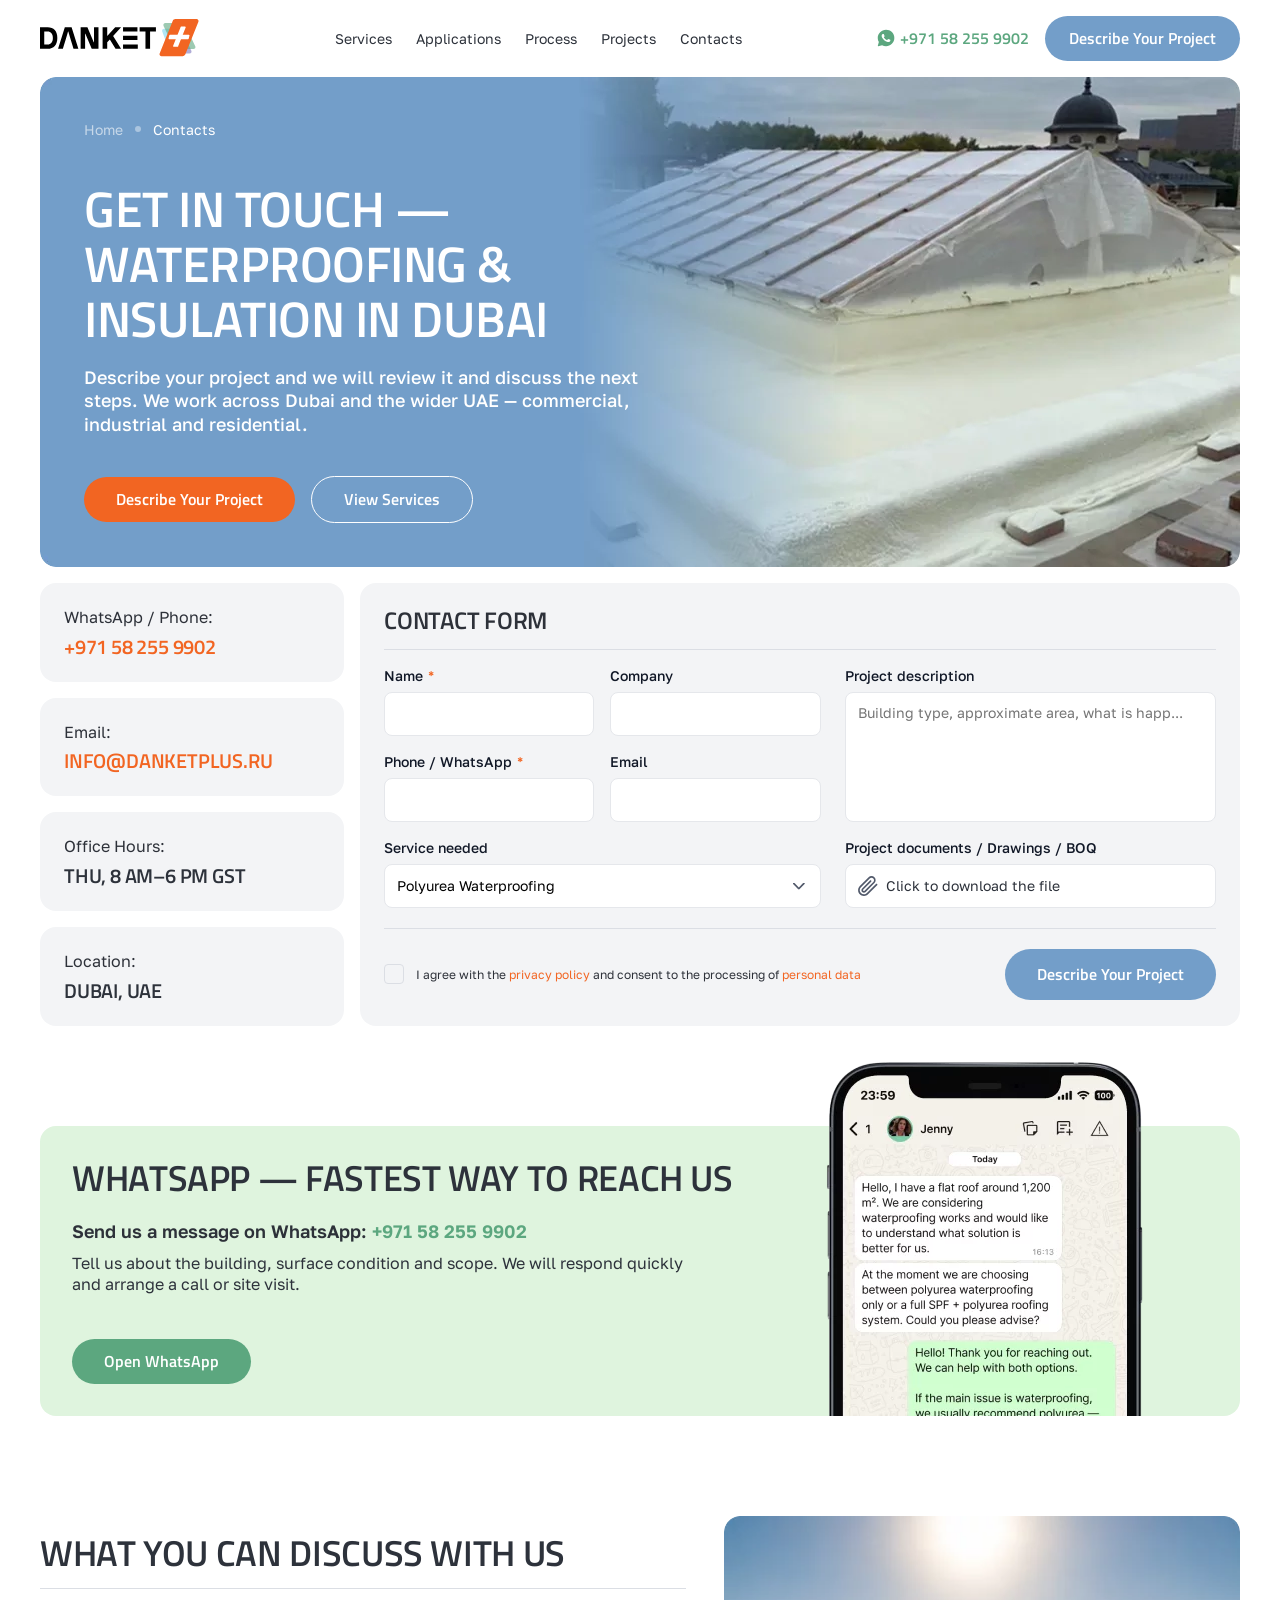
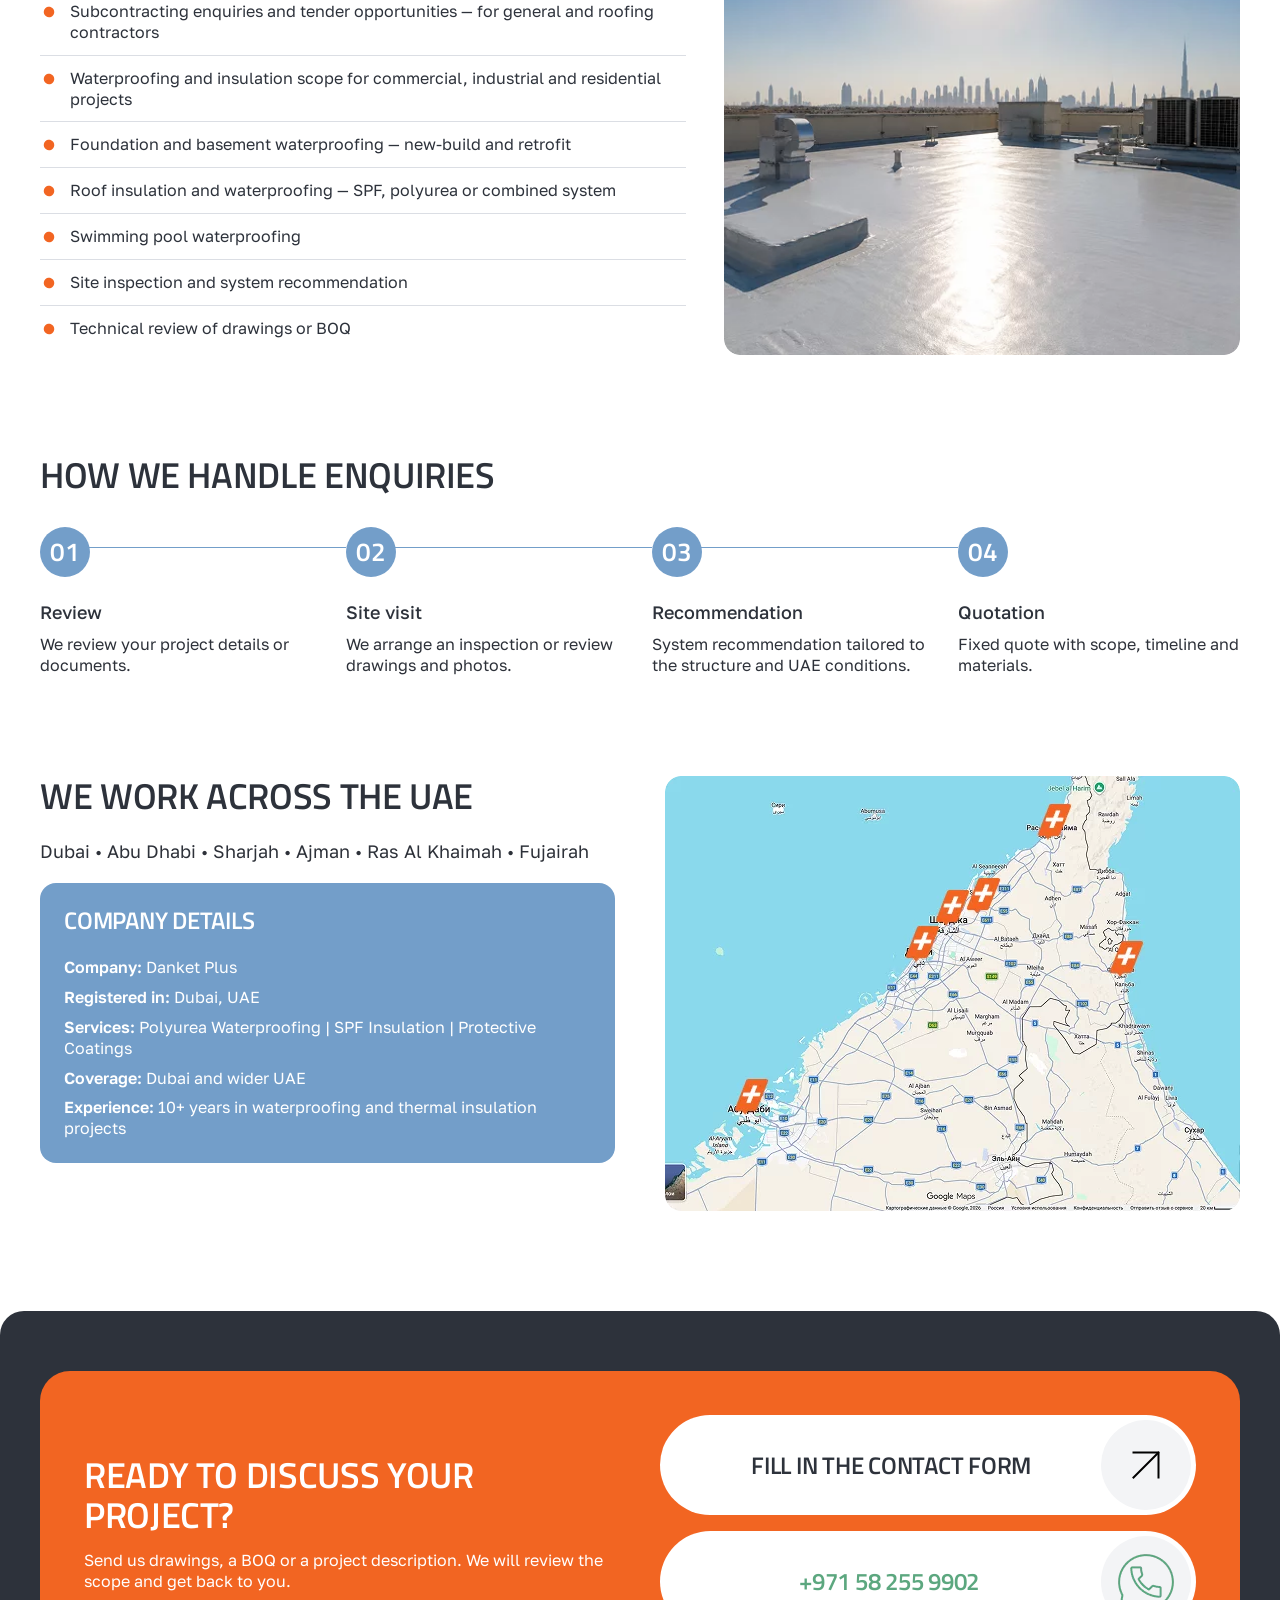
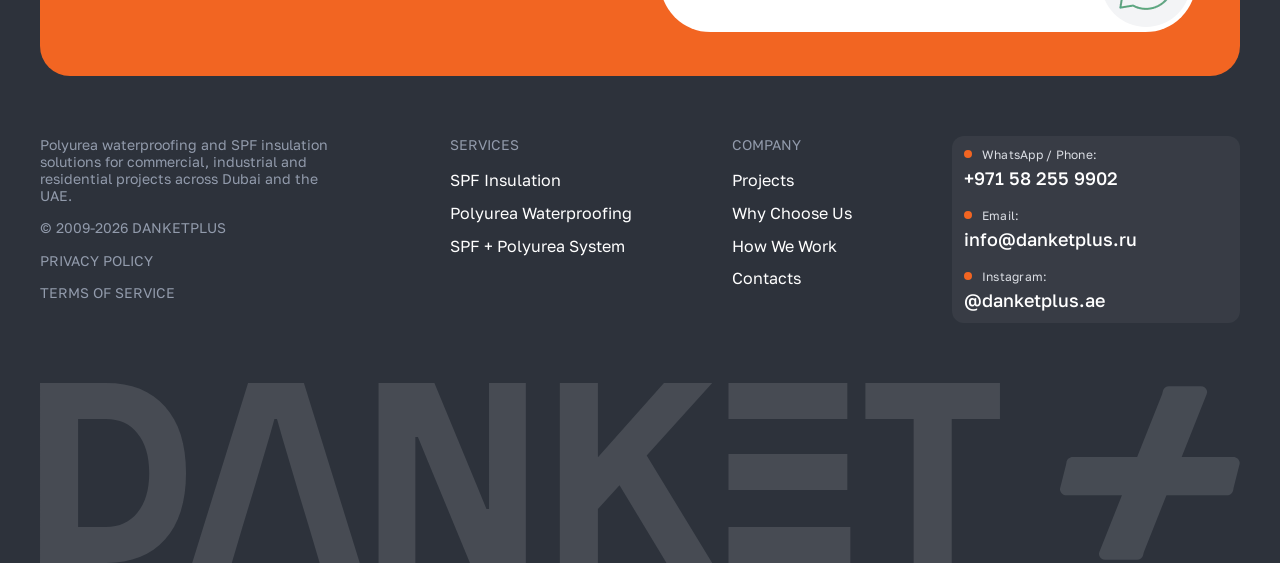
==== index.html @ fa9668d0 "start push to github" ====
<!DOCTYPE html>
<html lang="en">

<head>
    <meta charset="UTF-8">
    <meta name="viewport" content="width=device-width, initial-scale=1.0">
    <meta name="description"
        content="Danket Plus - Modern solutions and professional project design. Group of companies.">
    <title>Danket Plus</title>
    <!-- Responsive Preload for LCP Hero Background Images -->
    <link rel="preload" href="assets/images/hero_bg-mobile.webp" as="image" type="image/webp"
        media="(max-width: 480px)">
    <link rel="preload" href="assets/images/hero_bg.webp" as="image" type="image/webp" media="(min-width: 481px)">
    <!-- Preconnect to Google Fonts for performance -->
    <link rel="preconnect" href="https://fonts.googleapis.com">
    <link rel="preconnect" href="https://fonts.gstatic.com" crossorigin>
    <!-- Asynchronous Google Fonts Loading to prevent render blocking -->
    <link rel="preload"
        href="https://fonts.googleapis.com/css2?family=Golos+Text:wght@400;500;600;700&family=Titillium+Web:wght@400;600;700&display=swap"
        as="style" onload="this.onload=null;this.rel='stylesheet'">
    <noscript>
        <link
            href="https://fonts.googleapis.com/css2?family=Golos+Text:wght@400;500;600;700&family=Titillium+Web:wght@400;600;700&display=swap"
            rel="stylesheet">
    </noscript>
    <!-- Main Stylesheet -->
    <link rel="stylesheet" href="assets/styles/style.css">
</head>
<style>
    .hero__card {
        background: url('assets/images/hero_bg.webp');
    }

    @media screen and (max-width: 480px) {
        .hero__card {
            background: url('assets/images/hero_bg-mobile.png');
        }
    }
</style>

<body>
    <div class="wrapper">
        <!-- Sticky Header -->
        <header class="header">
            <div class="container header__container">
                <a href="#" class="logo" aria-label="Danket Plus Home">
                    <img src="assets/images/logo.svg" alt="Danket Plus Logo" width="161" height="38">
                    <span class="logo__subtext">
                        <svg xmlns="http://www.w3.org/2000/svg" width="117" height="7" viewBox="0 0 117 7" fill="none">
                            <path d="M0 6.90212V1.5338H3.38183V2.16266H0.722481V6.90212H0Z" fill="black" />
                            <path
                                d="M6.83721 6.90212V1.5338H8.68184C9.15837 1.5338 9.54779 1.60538 9.8501 1.74854C10.1575 1.88658 10.3856 2.08086 10.5342 2.33138C10.6828 2.57679 10.757 2.86055 10.757 3.18264C10.757 3.49963 10.6828 3.78338 10.5342 4.03391C10.3856 4.28443 10.1575 4.48127 9.8501 4.62442C9.54779 4.76246 9.15837 4.83148 8.68184 4.83148H7.55969V6.90212H6.83721ZM7.55969 4.20262H8.64341C9.15581 4.20262 9.51448 4.1106 9.71944 3.92654C9.92953 3.74248 10.0346 3.49452 10.0346 3.18264C10.0346 2.87077 9.92953 2.62281 9.71944 2.43875C9.51448 2.25469 9.15581 2.16266 8.64341 2.16266H7.55969V4.20262Z"
                                fill="black" />
                            <path
                                d="M15.142 6.97881C15.0856 6.97881 15.0292 6.97625 14.9729 6.97114C14.9216 6.97114 14.8755 6.96859 14.8345 6.96347V6.31928C14.8755 6.32439 14.9216 6.3295 14.9729 6.33461C15.0292 6.33461 15.0856 6.33461 15.142 6.33461C15.2905 6.33461 15.4084 6.31672 15.4955 6.28093C15.5877 6.24514 15.6672 6.18123 15.7338 6.0892C15.8004 5.99718 15.8696 5.86425 15.9413 5.69042L13.72 1.5338H14.504L16.3025 4.94652L17.8244 1.5338H18.5622L16.6023 5.85146C16.5152 6.04575 16.4255 6.21447 16.3333 6.35762C16.241 6.50078 16.1386 6.61837 16.0258 6.7104C15.9131 6.80242 15.785 6.86889 15.6415 6.90979C15.4981 6.9558 15.3315 6.97881 15.142 6.97881Z"
                                fill="black" />
                            <path d="M22.0203 6.90212V1.5338H26.2476V6.90212H25.5251V2.16266H22.7428V6.90212H22.0203Z"
                                fill="black" />
                            <path d="M30.3211 6.90212V1.5338H34.5484V6.90212H33.8259V2.16266H31.0436V6.90212H30.3211Z"
                                fill="black" />
                            <path
                                d="M38.0071 6.90212L40.0669 1.5338H40.7894L42.8493 6.90212H42.0653L41.5503 5.56771H39.2753L38.7603 6.90212H38.0071ZM39.5135 4.93885H41.3121L40.4128 2.45409L39.5135 4.93885Z"
                                fill="black" />
                            <path
                                d="M53.8396 6.90212V1.5338H54.5621V3.84218H55.1769L57.2829 1.5338H58.1437L55.7918 4.09526L58.2206 6.90212H57.2983L55.1769 4.44036H54.5621V6.90212H53.8396Z"
                                fill="black" />
                            <path
                                d="M63.6827 6.97881C63.3753 6.97881 63.0781 6.92768 62.7912 6.82543C62.5093 6.71806 62.2557 6.55446 62.0302 6.33461C61.8048 6.11477 61.6255 5.83357 61.4922 5.49102C61.3641 5.14847 61.3001 4.7369 61.3001 4.25631V4.10293C61.3001 3.64279 61.3641 3.24655 61.4922 2.91423C61.6255 2.5819 61.8048 2.30838 62.0302 2.09364C62.2557 1.8738 62.5093 1.71275 62.7912 1.61049C63.0781 1.50824 63.3753 1.45711 63.6827 1.45711C63.9902 1.45711 64.2848 1.50824 64.5666 1.61049C64.8536 1.71275 65.1098 1.8738 65.3352 2.09364C65.5607 2.30838 65.7374 2.5819 65.8655 2.91423C65.9988 3.24655 66.0654 3.64279 66.0654 4.10293V4.25631C66.0654 4.7369 65.9988 5.14847 65.8655 5.49102C65.7374 5.83357 65.5607 6.11477 65.3352 6.33461C65.1098 6.55446 64.8536 6.71806 64.5666 6.82543C64.2848 6.92768 63.9902 6.97881 63.6827 6.97881ZM63.6827 6.33461C63.9645 6.33461 64.2259 6.26559 64.4667 6.12755C64.7126 5.98951 64.9125 5.76711 65.0662 5.46034C65.2199 5.15358 65.2968 4.75224 65.2968 4.25631V4.10293C65.2968 3.63256 65.2199 3.25167 65.0662 2.96024C64.9125 2.66371 64.7126 2.44642 64.4667 2.30838C64.2259 2.17033 63.9645 2.10131 63.6827 2.10131C63.406 2.10131 63.1447 2.17033 62.8988 2.30838C62.6528 2.44642 62.453 2.66371 62.2993 2.96024C62.1455 3.25167 62.0687 3.63256 62.0687 4.10293V4.25631C62.0687 4.75224 62.1455 5.15358 62.2993 5.46034C62.453 5.76711 62.6528 5.98951 62.8988 6.12755C63.1447 6.26559 63.406 6.33461 63.6827 6.33461Z"
                                fill="black" />
                            <path
                                d="M69.8333 6.90212V1.5338H70.5865L72.385 4.94652L74.1836 1.5338H74.906V6.90212H74.1836V2.83754L72.6387 5.75177H72.1007L70.5558 2.83754V6.90212H69.8333Z"
                                fill="black" />
                            <path d="M78.9823 6.90212V1.5338H83.2096V6.90212H82.4871V2.16266H79.7048V6.90212H78.9823Z"
                                fill="black" />
                            <path
                                d="M86.6683 6.90212L88.7281 1.5338H89.4506L91.5104 6.90212H90.7265L90.2115 5.56771H87.9365L87.4215 6.90212H86.6683ZM88.1747 4.93885H89.9732L89.074 2.45409L88.1747 4.93885Z"
                                fill="black" />
                            <path
                                d="M94.9685 6.90212V1.5338H95.691V3.82684H98.5502V1.5338H99.2727V6.90212H98.5502V4.4557H95.691V6.90212H94.9685Z"
                                fill="black" />
                            <path
                                d="M103.344 6.90212V1.5338H104.067V5.75177L106.926 1.5338H107.649V6.90212H106.926V2.68416L104.067 6.90212H103.344Z"
                                fill="black" />
                            <path
                                d="M111.72 6.90212V1.5338H112.443V5.75177L115.302 1.5338H116.024V6.90212H115.302V2.68416L112.443 6.90212H111.72ZM113.872 1.15035C113.585 1.15035 113.345 1.1069 113.15 1.01998C112.955 0.933064 112.809 0.805247 112.712 0.636529C112.614 0.462698 112.566 0.250522 112.566 0H113.242C113.242 0.235183 113.296 0.403902 113.404 0.506155C113.511 0.608409 113.667 0.659536 113.872 0.659536C114.082 0.659536 114.241 0.608409 114.349 0.506155C114.462 0.403902 114.518 0.235183 114.518 0H115.179C115.179 0.250522 115.13 0.462698 115.033 0.636529C114.936 0.805247 114.79 0.933064 114.595 1.01998C114.405 1.1069 114.164 1.15035 113.872 1.15035Z"
                                fill="black" />
                        </svg>
                    </span>
                </a>

                <nav class="header__nav" aria-label="Main Navigation">
                    <ul class="header__nav-list">
                        <li><a href="#services" class="header__nav-link">Services</a></li>
                        <li><a href="#applications" class="header__nav-link">Applications</a></li>
                        <li><a href="#process" class="header__nav-link">Process</a></li>
                        <li><a href="#projects" class="header__nav-link">Projects</a></li>
                        <li><a href="#contacts" class="header__nav-link">Contacts</a></li>
                    </ul>
                </nav>

                <!-- Desktop Actions -->
                <div class="header__actions">
                    <a href="https://wa.me/971582559902" class="header__whatsapp" target="_blank"
                        rel="noopener noreferrer">
                        <img src="assets/images/watsapp-icon.svg" alt="WhatsApp Icon" width="20" height="20"
                            loading="lazy">
                        <span>+971 58 255 9902</span>
                    </a>
                    <a href="#contact" class="btn btn--primary header__cta">Describe Your Project</a>
                </div>

                <!-- Mobile Hamburger Button -->
                <button class="header__burger" id="burgerToggle" aria-label="Open Menu" aria-expanded="false"
                    aria-controls="mobileMenu">
                    <img src="assets/images/burger-icon.svg" alt="Menu Icon" width="24" height="24">
                </button>
            </div>

            <!-- Mobile Drawer Menu Overlay -->
            <div class="mobile-menu" id="mobileMenu" role="dialog" aria-modal="true"
                aria-label="Mobile Navigation Menu">
                <div class="mobile-menu__backdrop" id="menuBackdrop"></div>
                <div class="mobile-menu__content">
                    <div class="mobile-menu__header">
                        <a href="#" class="logo" aria-label="Danket Plus Home">
                            <img src="assets/images/logo.svg" alt="Danket Plus Logo" width="161" height="38">
                            <span class="logo__subtext">ГРУППА КОМПАНИЙ</span>
                        </a>
                        <button class="mobile-menu__close" id="menuClose" aria-label="Close Menu">&times;</button>
                    </div>
                    <nav class="mobile-menu__nav" aria-label="Mobile Navigation Links">
                        <ul class="mobile-menu__list">
                            <li><a href="#services" class="mobile-menu__link">Services</a></li>
                            <li><a href="#applications" class="mobile-menu__link">Applications</a></li>
                            <li><a href="#process" class="mobile-menu__link">Process</a></li>
                            <li><a href="#projects" class="mobile-menu__link">Projects</a></li>
                            <li><a href="#contacts" class="mobile-menu__link">Contacts</a></li>
                        </ul>
                    </nav>
                    <div class="mobile-menu__actions">
                        <a href="https://wa.me/971582559902" class="mobile-menu__whatsapp" target="_blank"
                            rel="noopener noreferrer">
                            <img src="assets/images/watsapp-icon.svg" alt="WhatsApp Icon" width="20" height="20">
                            <span>+971 58 255 9902</span>
                        </a>
                        <a href="#contact" class="btn btn--primary mobile-menu__cta">Describe Your Project</a>
                    </div>
                </div>
            </div>
        </header>
        <section class="hero">
            <div class="container">
                <div class="hero_inner">
                    <div class="hero__card" style="">
                        <div class="hero__content">
                            <!-- Breadcrumbs -->
                            <div class="breadcrumbs">
                                <a href="#" class="breadcrumbs__link">Home</a>
                                <span class="breadcrumbs__separator"></span>
                                <span class="breadcrumbs__current">Сontacts</span>
                            </div>

                            <div class="block__inner">
                                <div class="title-block">
                                    <h1 class="hero__title hero__title--desktop">Get in Touch — Waterproofing &
                                        Insulation
                                        in Dubai</h1>
                                    <h1 class="hero__title hero__title--mobile">Completed Projects — Waterproofing &
                                        Insulation in Dubai</h1>

                                    <!-- Hero Description -->
                                    <p class="hero__text hero__text--desktop">
                                        Describe your project and we will review it and discuss the next steps. We work
                                        across Dubai and the wider UAE — commercial, industrial and residential.
                                    </p>
                                    <p class="hero__text hero__text--tablet">
                                        Spray polyurethane foam reduces overheating of structures and indoor spaces,
                                        stabilising internal temperatures and lowering the load on air conditioning
                                        systems.
                                    </p>
                                </div>
                                <!-- Hero CTA Actions -->
                                <div class="hero__actions">
                                    <a href="#contact" class="btn btn--accent">Describe Your Project</a>
                                    <a href="#services" class="btn btn--outline">View Services</a>
                                </div>
                            </div>
                        </div>
                    </div>
                </div>
            </div>
        </section>
        <!-- Contact Section -->
        <section class="contact-section">
            <div class="container">
                <div class="contact-grid">
                    <!-- Left: Contact Info Cards -->
                    <div class="contact-sidebar">
                        <div class="contact-card">
                            <span class="contact-card__label">WhatsApp / Phone:</span>
                            <a href="https://wa.me/971582559902"
                                class="contact-card__value contact-card__value--highlight">+971 58 255 9902</a>
                        </div>
                        <div class="contact-card">
                            <span class="contact-card__label">Email:</span>
                            <a href="mailto:INFO@DANKETPLUS.RU"
                                class="contact-card__value contact-card__value--highlight">INFO@DANKETPLUS.RU</a>
                        </div>
                        <div class="contact-card">
                            <span class="contact-card__label">Office Hours:</span>
                            <span class="contact-card__value">THU, 8 AM–6 PM GST</span>
                        </div>
                        <div class="contact-card">
                            <span class="contact-card__label">Location:</span>
                            <span class="contact-card__value">DUBAI, UAE</span>
                        </div>
                    </div>

                    <!-- Right: Contact Form Card -->
                    <form class="contact-form-card" id="projectContactForm" method="POST" action="#">
                        <h2 class="contact-form-card__title">CONTACT FORM</h2>
                        <div class="contact-form-card__divider"></div>

                        <div class="contact-form-card__grid">
                            <div class="contact-form-card_row">
                                <!-- Name -->
                                <div class="form-group grid-name">
                                    <label class="form-label" for="formName">Name <span
                                            class="required-star">*</span></label>
                                    <input type="text" id="formName" name="name" required class="form-input">
                                </div>

                                <!-- Company -->
                                <div class="form-group grid-company">
                                    <label class="form-label" for="formCompany">Company</label>
                                    <input type="text" id="formCompany" name="company" class="form-input">
                                </div>

                                <!-- Phone / WhatsApp -->
                                <div class="form-group grid-phone">
                                    <label class="form-label" for="formPhone">Phone / WhatsApp <span
                                            class="required-star">*</span></label>
                                    <input type="tel" id="formPhone" name="phone" required class="form-input">
                                </div>

                                <!-- Email -->
                                <div class="form-group grid-email">
                                    <label class="form-label" for="formEmail">Email</label>
                                    <input type="email" id="formEmail" name="email" class="form-input">
                                </div>

                                <!-- Service needed -->
                                <div class="form-group grid-service">
                                    <label class="form-label" for="formService">Service needed</label>
                                    <div class="select-wrapper">
                                        <select id="formService" name="service">
                                            <option value="Polyurea Waterproofing">Polyurea Waterproofing</option>
                                            <option value="PU Foam Insulation">PU Foam Insulation</option>
                                            <option value="Other Waterproofing">Other Waterproofing</option>
                                        </select>
                                    </div>
                                </div>

                            </div>
                            <!-- Project description -->
                            <div class="form-group grid-desc">
                                <label class="form-label" for="formDesc">Project description</label>
                                <textarea id="formDesc" name="description" class="form-textarea"
                                    placeholder="Building type, approximate area, what is happ..."></textarea>
                            </div>

                            <!-- File upload -->
                            <div class="form-group grid-file">
                                <label class="form-label" for="projectFiles">Project documents / Drawings / BOQ</label>
                                <div class="file-upload" id="fileUploadContainer" role="button" tabindex="0">
                                    <input type="file" id="projectFiles" name="documents" class="file-input-hidden">
                                    <svg xmlns="http://www.w3.org/2000/svg" width="20" height="20" viewBox="0 0 20 20"
                                        fill="none">
                                        <g clip-path="url(#clip0_3001_6228)">
                                            <path
                                                d="M19.1251 8.00001C18.9689 7.84379 18.7569 7.75602 18.536 7.75602C18.315 7.75602 18.1031 7.84379 17.9468 8.00001L8.87014 17.1158C8.48323 17.5028 8.0239 17.8098 7.51836 18.0192C7.01282 18.2287 6.47098 18.3365 5.92377 18.3365C4.81863 18.3366 3.75873 17.8977 2.97722 17.1163C2.19572 16.3349 1.75663 15.275 1.75655 14.1699C1.75648 13.0648 2.19541 12.0049 2.97681 11.2233L11.7676 2.39668C12.2377 1.93409 12.8715 1.67599 13.531 1.67859C14.1906 1.6812 14.8223 1.94431 15.2887 2.4106C15.7551 2.87689 16.0184 3.50859 16.0211 4.1681C16.0239 4.82761 15.766 5.4615 15.3035 5.93168L6.51264 14.7583C6.3541 14.9102 6.14303 14.995 5.92347 14.995C5.70392 14.995 5.49285 14.9102 5.33431 14.7583C5.17808 14.6021 5.09032 14.3901 5.09032 14.1692C5.09032 13.9482 5.17808 13.7363 5.33431 13.58L13.161 5.71751C13.3128 5.56034 13.3968 5.34984 13.3949 5.13134C13.393 4.91285 13.3053 4.70384 13.1508 4.54933C12.9963 4.39482 12.7873 4.30718 12.5688 4.30528C12.3503 4.30339 12.1398 4.38738 11.9826 4.53918L4.15597 12.4017C3.92378 12.6338 3.7396 12.9094 3.61393 13.2128C3.48827 13.5161 3.42359 13.8413 3.42359 14.1696C3.42359 14.4979 3.48827 14.8231 3.61393 15.1264C3.7396 15.4297 3.92378 15.7054 4.15597 15.9375C4.63232 16.3921 5.26546 16.6457 5.92389 16.6457C6.58232 16.6457 7.21546 16.3921 7.69181 15.9375L16.4818 7.11001C17.2468 6.32527 17.6718 5.27072 17.6648 4.17482C17.6578 3.07892 17.2193 2.02991 16.4443 1.25503C15.6693 0.480152 14.6202 0.0417996 13.5243 0.034933C12.4284 0.0280663 11.3739 0.453238 10.5893 1.21835L1.79847 10.045C0.704457 11.139 0.0898437 12.6228 0.0898438 14.17C0.0898438 15.7172 0.704457 17.201 1.79847 18.295C2.89249 19.389 4.3763 20.0036 5.92347 20.0036C7.47065 20.0036 8.95446 19.389 10.0485 18.295L19.1251 9.18168C19.203 9.10424 19.2648 9.01218 19.3069 8.91078C19.3491 8.80938 19.3708 8.70066 19.3708 8.59085C19.3708 8.48103 19.3491 8.37231 19.3069 8.27091C19.2648 8.16952 19.203 8.07745 19.1251 8.00001Z"
                                                fill="#525A6B" />
                                        </g>
                                        <defs>
                                            <clipPath id="clip0_3001_6228">
                                                <rect width="20" height="20" fill="white" />
                                            </clipPath>
                                        </defs>
                                    </svg>
                                    <span id="fileLabelText" class="file-upload__text">Click to download the file</span>
                                </div>
                            </div>
                        </div>

                        <div class="contact-form-card__footer">
                            <label class="form-agreement">
                                <input type="checkbox" name="agreement" required class="form-agreement__checkbox">
                                <span class="form-agreement__text">
                                    I agree with the <a href="#" class="form-agreement__link">privacy policy</a> and
                                    consent to the processing of <a href="#" class="form-agreement__link">personal
                                        data</a>
                                </span>
                            </label>
                            <button type="submit" class="btn btn--primary form-submit-btn">Describe Your
                                Project</button>
                        </div>
                    </form>
                </div>
            </div>
        </section>

        <!-- WhatsApp Section -->
        <section class="whatsapp-section">
            <div class="container">
                <div class="whatsapp-card">
                    <div class="whatsapp-card__content">
                        <h2 class="whatsapp-card__title">WhatsApp — fastest way to reach us</h2>
                        <div class="whatsapp-card__subtitle">
                            Send us a message on WhatsApp: <a href="https://wa.me/971582559902"
                                class="whatsapp-card__link" target="_blank">+971 58 255 9902</a>
                        </div>
                        <p class="whatsapp-card__text">
                            Tell us about the building, surface condition and scope. We will respond quickly and arrange
                            a call or site visit.
                        </p>
                        <a href="https://wa.me/971582559902" class="whatsapp-card__btn" target="_blank">Open
                            WhatsApp</a>
                    </div>
                    <div class="whatsapp-card__image-wrapper">
                        <img src="assets/images/watsappTelephone-img.webp" alt="WhatsApp Chat Mockup"
                            class="whatsapp-card__image" width="319" height="364" loading="lazy">
                    </div>
                </div>
            </div>
        </section>

        <!-- Discuss Section -->
        <section class="discuss-section">
            <div class="container">
                <div class="discuss-grid">
                    <!-- Left: List -->
                    <div class="discuss-content">
                        <h2 class="discuss-title">What you can discuss with us</h2>
                        <ul class="discuss-list">
                            <li class="discuss-item">
                                <img src="assets/images/discuss_icon.svg" alt="bullet" class="discuss-item__icon"
                                    width="18" height="18" loading="lazy">
                                <span class="discuss-item__text">Subcontracting enquiries and tender opportunities — for
                                    general and roofing contractors</span>
                            </li>
                            <li class="discuss-item">
                                <img src="assets/images/discuss_icon.svg" alt="bullet" class="discuss-item__icon"
                                    width="18" height="18" loading="lazy">
                                <span class="discuss-item__text">Waterproofing and insulation scope for commercial,
                                    industrial and residential projects</span>
                            </li>
                            <li class="discuss-item">
                                <img src="assets/images/discuss_icon.svg" alt="bullet" class="discuss-item__icon"
                                    width="18" height="18" loading="lazy">
                                <span class="discuss-item__text">Foundation and basement waterproofing — new-build and
                                    retrofit</span>
                            </li>
                            <li class="discuss-item">
                                <img src="assets/images/discuss_icon.svg" alt="bullet" class="discuss-item__icon"
                                    width="18" height="18" loading="lazy">
                                <span class="discuss-item__text">Roof insulation and waterproofing — SPF, polyurea or
                                    combined system</span>
                            </li>
                            <li class="discuss-item">
                                <img src="assets/images/discuss_icon.svg" alt="bullet" class="discuss-item__icon"
                                    width="18" height="18" loading="lazy">
                                <span class="discuss-item__text">Swimming pool waterproofing</span>
                            </li>
                            <li class="discuss-item">
                                <img src="assets/images/discuss_icon.svg" alt="bullet" class="discuss-item__icon"
                                    width="18" height="18" loading="lazy">
                                <span class="discuss-item__text">Site inspection and system recommendation</span>
                            </li>
                            <li class="discuss-item">
                                <img src="assets/images/discuss_icon.svg" alt="bullet" class="discuss-item__icon"
                                    width="18" height="18" loading="lazy">
                                <span class="discuss-item__text">Technical review of drawings or BOQ</span>
                            </li>
                        </ul>
                    </div>

                    <!-- Right: Image -->
                    <div class="discuss-image-wrapper">
                        <img src="assets/images/discuss_img.webp" alt="Dubai roof waterproofing discuss"
                            class="discuss-image" width="511" height="435" loading="lazy">
                    </div>
                </div>
            </div>
        </section>
        <!-- Enquiries Section -->
        <section class="steps-section">
            <div class="container">
                <h2 class="section-title">How we handle enquiries</h2>
                <div class="steps-container">
                    <div class="step-item">
                        <div class="step-circle">01</div>
                        <div class="step-content">
                            <h3 class="step-title">Review</h3>
                            <p class="step-description">We review your project details or documents.</p>
                        </div>
                    </div>
                    <div class="step-item">
                        <div class="step-circle">02</div>
                        <div class="step-content">
                            <h3 class="step-title">Site visit</h3>
                            <p class="step-description">We arrange an inspection or review drawings and photos.</p>
                        </div>
                    </div>
                    <div class="step-item">
                        <div class="step-circle">03</div>
                        <div class="step-content">
                            <h3 class="step-title">Recommendation</h3>
                            <p class="step-description">System recommendation tailored to the structure and UAE
                                conditions.</p>
                        </div>
                    </div>
                    <div class="step-item">
                        <div class="step-circle">04</div>
                        <div class="step-content">
                            <h3 class="step-title">Quotation</h3>
                            <p class="step-description">Fixed quote with scope, timeline and materials.</p>
                        </div>
                    </div>
                </div>
            </div>
        </section>
        <!-- UAE Section -->
        <section class="uae-section">
            <div class="container">
                <div class="uae-grid">
                    <div class="uae_inner">
                        <!-- Text Header -->
                        <div class="uae-header">
                            <h2 class="section-title">We work across the UAE</h2>
                            <p class="uae-subtitle">Dubai &bull; Abu Dhabi &bull; Sharjah &bull; Ajman &bull; Ras Al
                                Khaimah
                                &bull; Fujairah</p>
                        </div>

                        <!-- Left Column Card -->
                        <div class="uae-card-wrapper">
                            <div class="company-card">
                                <h3 class="company-card__title">Company Details</h3>
                                <div class="company-card__list">
                                    <div class="company-card__item">
                                        <strong class="company-card__key">Company:</strong>
                                        <span class="company-card__value">Danket Plus</span>
                                    </div>
                                    <div class="company-card__item">
                                        <strong class="company-card__key">Registered in:</strong>
                                        <span class="company-card__value">Dubai, UAE</span>
                                    </div>
                                    <div class="company-card__item">
                                        <strong class="company-card__key">Services:</strong>
                                        <span class="company-card__value">Polyurea Waterproofing | SPF Insulation |
                                            Protective <br> Coatings</span>
                                    </div>
                                    <div class="company-card__item">
                                        <strong class="company-card__key">Coverage:</strong>
                                        <span class="company-card__value">Dubai and wider UAE</span>
                                    </div>
                                    <div class="company-card__item">
                                        <strong class="company-card__key">Experience:</strong>
                                        <span class="company-card__value">10+ years in waterproofing and thermal
                                            insulation
                                            <br> projects</span>
                                    </div>
                                </div>
                            </div>
                        </div>
                    </div>

                    <!-- Right Column Map -->
                    <div class="uae-map-wrapper">
                        <img src="assets/images/map.webp" alt="We work across the UAE map" class="uae-map-image"
                            width="575" height="435" loading="lazy">
                    </div>
                </div>
            </div>
        </section>

        <!-- Footer -->
        <footer class="footer">
            <div class="container">
                <!-- Footer Orange CTA Card -->
                <div class="footer-cta">
                    <div class="footer-cta__content">
                        <h2 class="footer-cta__title footer-cta__title--desktop">Ready to discuss your project?</h2>
                        <h2 class="footer-cta__title footer-cta__title--mobile">Tell us about your project</h2>
                        <p class="footer-cta__description">Send us drawings, a BOQ or a project description. We will
                            review the scope and get back to you.</p>
                    </div>
                    <div class="footer-cta__actions">
                        <a href="#contact" class="footer-cta__btn">
                            <span class="footer-cta__btn-text footer-cta__btn-text--desktop">Fill in the Contact
                                Form</span>
                            <span class="footer-cta__btn-text footer-cta__btn-text--mobile">Describe Your Project</span>
                            <span class="footer-cta__btn-icon">
                                <img src="assets/images/arrow-up-right.svg" alt="arrow-up-right.svg" width="60"
                                    height="60" loading="lazy">
                            </span>
                        </a>
                        <a href="https://wa.me/971582559902" class="footer-cta__btn" target="_blank">
                            <span class="footer-cta__btn-text footer-cta__btn-text--green">+971 58 255 9902</span>
                            <span class="footer-cta__btn-icon">
                                <img src="assets/images/footer_watsapp.webp" alt="WhatsApp"
                                    class="footer-cta__whatsapp-icon" width="60" height="60" loading="lazy">
                            </span>
                        </a>
                    </div>
                </div>

                <!-- Footer Columns -->
                <div class="footer-grid">
                    <!-- Info Column -->
                    <div class="footer-col footer-col--info">
                        <p class="footer-info-text">Polyurea waterproofing and SPF insulation solutions for commercial,
                            industrial and residential projects across Dubai and the UAE.</p>
                        <div class="footer-copyright">
                            <span>&copy; 2009-2026 DANKETPLUS</span>
                            <div class="footer-legal-links">
                                <a href="#" class="footer-link">Privacy Policy</a>
                                <a href="#" class="footer-link">Terms of Service</a>
                            </div>
                        </div>
                    </div>

                    <!-- Services Column -->
                    <div class="footer-col footer-col--services">
                        <h4 class="footer-col-title">Services</h4>
                        <ul class="footer-col-list">
                            <li><a href="#" class="footer-link">SPF Insulation</a></li>
                            <li><a href="#" class="footer-link">Polyurea Waterproofing</a></li>
                            <li><a href="#" class="footer-link">SPF + Polyurea System</a></li>
                        </ul>
                    </div>

                    <!-- Company Column -->
                    <div class="footer-col footer-col--company">
                        <h4 class="footer-col-title">Company</h4>
                        <ul class="footer-col-list">
                            <li><a href="#" class="footer-link">Projects</a></li>
                            <li><a href="#" class="footer-link">Why Choose Us</a></li>
                            <li><a href="#" class="footer-link">How We Work</a></li>
                            <li><a href="#" class="footer-link">Contacts</a></li>
                        </ul>
                    </div>

                    <!-- Contacts Card Column -->
                    <div class="footer-col footer-col--contacts">
                        <div class="footer-contacts-card">
                            <ul class="footer-contacts-list">
                                <li class="footer-contacts-item">
                                    <div class="bullet-block">
                                        <span class="footer-contacts-bullet"></span>
                                        <span class="footer-contacts-label">WhatsApp / Phone:</span>
                                    </div>
                                    <div class="footer-contacts-content">
                                        <a href="https://wa.me/971582559902" class="footer-contacts-value"
                                            target="_blank">+971 58 255 9902</a>

                                    </div>
                                </li>
                                <li class="footer-contacts-item">
                                    <div class="bullet-block">
                                        <span class="footer-contacts-bullet"></span>
                                        <span class="footer-contacts-label">Email:</span>
                                    </div>

                                    <div class="footer-contacts-content">
                                        <a href="mailto:info@danketplus.ru"
                                            class="footer-contacts-value">info@danketplus.ru</a>
                                    </div>
                                </li>
                                <li class="footer-contacts-item">
                                    <div class="bullet-block">
                                        <span class="footer-contacts-bullet"></span>
                                        <span class="footer-contacts-label">Instagram:</span>
                                    </div>
                                    <div class="footer-contacts-content">
                                        <a href="https://instagram.com/danketplus.ae" class="footer-contacts-value"
                                            target="_blank">@danketplus.ae</a>
                                    </div>
                                </li>
                            </ul>
                        </div>
                    </div>
                </div>

                <!-- Translucent Giant Logo Background -->
                <div class="footer-bg-logo">
                    <img src="assets/images/footer-logo1.svg" alt="DANKET" class="footer-bg-logo__text" width="982"
                        height="184" loading="lazy">
                    <img src="assets/images/footer-logo2.svg" alt="+" class="footer-bg-logo__plus" width="191"
                        height="184" loading="lazy">
                </div>
            </div>
        </footer>
    </div>

    <!-- Inline script for mobile menu toggling (PageSpeed optimized, zero request overhead) -->
    <script src="assets/js/script.js" defer></script>
</body>

</html>
---- assets/styles/style.css ----
/* ==========================================================================
   Danket Plus Header Styling (SCSS)
   Pixel-perfect, PageSpeed-optimized, and fully responsive
   ========================================================================== */
* {
  margin: 0;
  padding: 0;
  box-sizing: border-box;
}

a {
  text-decoration: none;
}

li {
  list-style: none;
}

html {
  scroll-behavior: smooth;
  -webkit-text-size-adjust: 100%;
}

body {
  font-family: "Golos Text", -apple-system, BlinkMacSystemFont, sans-serif;
  color: #2D3139;
  background-color: #ffffff;
  -webkit-font-smoothing: antialiased;
  -moz-osx-font-smoothing: grayscale;
  overflow-x: hidden;
}

.container {
  width: 100%;
  max-width: 1264px;
  margin-right: auto;
  margin-left: auto;
  padding: 0 32px;
}
@media (max-width: 768px) {
  .container {
    padding: 0 20px;
  }
}

.btn {
  display: inline-flex;
  align-items: center;
  justify-content: center;
  font-family: "Titillium Web", sans-serif;
  font-size: 15px;
  font-weight: 500;
  text-decoration: none;
  border-radius: 100px;
  border: none;
  cursor: pointer;
  white-space: nowrap;
  transition: background-color 0.25s ease, transform 0.15s ease, box-shadow 0.25s ease;
}
.btn--primary {
  border-radius: 99px;
  background: #739EC9;
  display: flex;
  padding: 12px 24px;
  justify-content: center;
  align-items: center;
  gap: 10px;
  color: var(--neutral-white, #FFF);
  font-family: "Titillium Web";
  font-size: 16px;
  font-style: normal;
  font-weight: 600;
  line-height: 130%;
}
@media (max-width: 1024px) {
  .btn--primary {
    padding: 10px 22px;
    font-size: 14px;
  }
}

.logo {
  display: flex;
  align-items: center;
  position: relative;
  width: 161px;
  height: 38px;
  text-decoration: none;
  line-height: 0;
  flex-shrink: 0;
}
@media screen and (max-width: 480px) {
  .logo {
    width: 169px;
    height: 40px;
  }
}
.logo img {
  width: 100%;
  height: 100%;
  display: block;
}
.logo__subtext {
  display: none;
  position: absolute;
  left: 1px;
  bottom: -2px;
  font-family: "Golos Text", -apple-system, BlinkMacSystemFont, sans-serif;
  font-size: 7px;
  font-weight: 700;
  color: #1e1e1e;
  letter-spacing: 0.165em;
  line-height: 1;
  text-transform: uppercase;
}
@media (max-width: 800px) {
  .logo__subtext {
    display: block;
  }
}

.header {
  position: sticky;
  top: 0;
  left: 0;
  width: 100%;
  z-index: 100;
  border-radius: 97px;
  background: #FFF;
  padding: 16px 0;
  transition: all 0.3s ease;
}
@media (max-width: 480px) {
  .header {
    border-bottom: 1px solid var(--border-default, #DBDEE4);
    background: var(--bg-primary, #FFF);
    padding: 12px 0;
    border-radius: 0;
  }
}
.header__container {
  display: flex;
  justify-content: space-between;
  align-items: center;
  transition: height 0.3s ease;
}
.header__nav {
  display: block;
}
@media (max-width: 800px) {
  .header__nav {
    display: none;
  }
}
.header__nav-list {
  display: flex;
  list-style: none;
  gap: 24px;
  margin: 0;
  padding: 0;
}
@media (max-width: 1100px) {
  .header__nav-list {
    gap: 16px;
  }
}
.header__nav-link {
  transition: color 0.2s ease;
  position: relative;
  color: var(--neutral-900, #2D323B);
  font-family: "Golos Text", -apple-system, BlinkMacSystemFont, sans-serif;
  font-size: 14px;
  font-style: normal;
  font-weight: 400;
  line-height: normal;
}
.header__actions {
  display: flex;
  align-items: center;
  gap: 16px;
}
@media (max-width: 800px) {
  .header__actions {
    display: none;
  }
}
.header__whatsapp {
  display: flex;
  align-items: center;
  gap: 4px;
  transition: transform 0.2s ease, opacity 0.2s ease;
  color: #5CA77F;
  font-family: "Titillium Web", sans-serif;
  font-size: 16px;
  font-style: normal;
  font-weight: 600;
  line-height: 1;
}
.header__whatsapp span {
  display: inline-block;
  line-height: 1;
}
.header__whatsapp img {
  display: block;
  width: 20px;
  height: 20px;
}
.header__burger {
  display: none;
  border-radius: 8px;
  background: var(--Dubai-blue, #739EC9);
  border: none;
  width: 38px;
  height: 38px;
  cursor: pointer;
  align-items: center;
  justify-content: center;
  transition: background-color 0.2s ease, transform 0.15s ease;
  outline: none;
}
.header__burger img {
  display: block;
  width: 24px;
  height: 24px;
}
@media (max-width: 800px) {
  .header__burger {
    display: flex;
  }
}

.mobile-menu {
  position: fixed;
  top: 0;
  left: 0;
  width: 100%;
  height: 100%;
  z-index: 200;
  display: flex;
  justify-content: flex-end;
  visibility: hidden;
  pointer-events: none;
  transition: visibility 0.4s ease;
}
.mobile-menu.is-open {
  visibility: visible;
  pointer-events: auto;
  transition: none;
}
.mobile-menu__backdrop {
  position: absolute;
  top: 0;
  left: 0;
  width: 100%;
  height: 100%;
  background-color: rgba(0, 0, 0, 0.45);
  backdrop-filter: blur(4px);
  opacity: 0;
  transition: opacity 0.4s cubic-bezier(0.25, 1, 0.5, 1);
}
.mobile-menu.is-open .mobile-menu__backdrop {
  opacity: 1;
}
.mobile-menu__content {
  position: relative;
  width: 80%;
  max-width: 320px;
  height: 100%;
  background-color: #ffffff;
  box-shadow: -8px 0 25px rgba(0, 0, 0, 0.12);
  display: flex;
  flex-direction: column;
  padding: 24px;
  z-index: 10;
  transform: translateX(100%);
  transition: transform 0.4s cubic-bezier(0.25, 1, 0.5, 1);
}
.mobile-menu.is-open .mobile-menu__content {
  transform: translateX(0);
}
.mobile-menu__header {
  display: flex;
  justify-content: space-between;
  align-items: center;
  margin-bottom: 40px;
  border-bottom: 1px solid rgba(0, 0, 0, 0.04);
  padding-bottom: 20px;
}
.mobile-menu__close {
  background: none;
  border: none;
  font-size: 36px;
  line-height: 1;
  color: #2D3139;
  cursor: pointer;
  padding: 4px 8px;
  transition: color 0.2s ease, transform 0.15s ease;
}
.mobile-menu__close:hover {
  color: #F26522;
  transform: scale(1.1);
}
.mobile-menu__close:active {
  transform: scale(0.9);
}
.mobile-menu__nav {
  margin-bottom: auto;
}
.mobile-menu__list {
  list-style: none;
  padding: 0;
  margin: 0;
  display: flex;
  flex-direction: column;
  gap: 20px;
}
.mobile-menu__link {
  font-family: "Titillium Web", sans-serif;
  font-size: 17px;
  font-weight: 500;
  color: #2D3139;
  text-decoration: none;
  transition: color 0.2s ease, padding-left 0.2s ease;
  display: block;
  padding: 8px 0;
}
.mobile-menu__link:hover {
  color: #F26522;
  padding-left: 4px;
}
.mobile-menu__actions {
  display: flex;
  flex-direction: column;
  gap: 20px;
  margin-top: 30px;
  border-top: 1px solid #EAEAEA;
  padding-top: 24px;
}
.mobile-menu__whatsapp {
  display: flex;
  align-items: center;
  justify-content: center;
  gap: 8px;
  font-family: "Titillium Web", sans-serif;
  font-size: 16px;
  font-weight: 600;
  color: #5CA77F;
  text-decoration: none;
  padding: 10px;
  border: 1px dashed rgba(92, 167, 127, 0.3);
  border-radius: 12px;
  transition: background-color 0.2s ease;
}
.mobile-menu__whatsapp img {
  width: 20px;
  height: 20px;
}
.mobile-menu__whatsapp:hover {
  background-color: rgba(92, 167, 127, 0.05);
}
.mobile-menu__cta {
  width: 100%;
  padding: 14px 28px;
}

.btn--accent {
  border-radius: 99px;
  background: #F26522;
  display: flex;
  padding: 12px 32px;
  justify-content: center;
  align-items: center;
  gap: 10px;
  color: var(--neutral-white, #FFF);
  font-family: "Titillium Web";
  font-size: 16px;
  font-style: normal;
  font-weight: 600;
  line-height: 130%;
  /* 20.8px */
}
@media (max-width: 480px) {
  .btn--accent {
    width: 100%;
    padding: 12px 32px;
  }
}
.btn--outline {
  border-radius: 99px;
  border: 1px solid var(--txt-inverted, #FFF);
  display: flex;
  padding: 12px 32px;
  justify-content: center;
  align-items: center;
  gap: 10px;
  color: var(--neutral-white, #FFF);
  font-family: "Titillium Web";
  font-size: 16px;
  font-style: normal;
  font-weight: 600;
  line-height: 130%;
  /* 20.8px */
}
@media (max-width: 480px) {
  .btn--outline {
    width: 100%;
    padding: 12px 32px;
  }
}

.breadcrumbs {
  display: flex;
  align-items: center;
  gap: 12px;
  margin-bottom: 8px;
}
.breadcrumbs__link {
  color: var(--txt-inverted, #FFF);
  font-family: "Golos Text";
  font-size: 14px;
  font-style: normal;
  font-weight: 400;
  line-height: normal;
  opacity: 0.6;
}
.breadcrumbs__separator {
  width: 6px;
  height: 6px;
  background: #FFF;
  opacity: 0.4;
  border-radius: 50%;
}
.breadcrumbs__current {
  color: var(--txt-inverted, #FFF);
  font-family: "Golos Text", -apple-system, BlinkMacSystemFont, sans-serif;
  font-size: 14px;
  font-style: normal;
  font-weight: 400;
  line-height: normal;
}

.hero {
  margin-bottom: 16px;
}
@media screen and (max-width: 1024px) {
  .hero {
    padding-top: 32px;
    margin-bottom: 24px;
  }
}
@media screen and (max-width: 480px) {
  .hero {
    padding-top: 24px;
  }
}
.hero__card {
  height: 490px;
  position: relative;
  border-radius: 16px;
  overflow: hidden;
  background-size: cover !important;
  background-repeat: no-repeat !important;
  background-position: center !important;
  background-color: #739EC9;
  padding: 44px;
  display: flex;
}
@media (max-width: 1024px) {
  .hero__card {
    height: 430px;
  }
}
@media (max-width: 480px) {
  .hero__card {
    height: 480px;
    padding: 16px;
  }
}
.hero__content {
  max-width: 580px;
  display: flex;
  flex-direction: column;
  justify-content: space-between;
  gap: 24px;
}
@media (max-width: 768px) {
  .hero__content {
    max-width: 100%;
    gap: 20px;
  }
}
.hero .block__inner {
  display: flex;
  flex-direction: column;
  gap: 32px;
}
@media (max-width: 480px) {
  .hero .block__inner {
    gap: 24px;
  }
}
.hero .title-block {
  display: flex;
  flex-direction: column;
  gap: 20px;
}
@media (max-width: 480px) {
  .hero .title-block {
    gap: 16px;
  }
}
.hero__title {
  color: #ffffff;
  font-family: "Titillium Web", sans-serif;
  font-size: 50px;
  font-style: normal;
  font-weight: 600;
  line-height: 110%;
  /* 55px */
  letter-spacing: -0.5px;
  text-transform: uppercase;
}
@media (max-width: 1024px) {
  .hero__title {
    font-size: 38px;
    letter-spacing: -0.38px;
    max-width: 513px;
  }
}
@media (max-width: 768px) {
  .hero__title {
    font-size: 26px;
    letter-spacing: -0.26px;
  }
}
.hero__title--desktop {
  display: block;
}
@media (max-width: 480px) {
  .hero__title--desktop {
    display: none;
  }
}
.hero__title--mobile {
  display: none;
}
@media (max-width: 480px) {
  .hero__title--mobile {
    display: block;
  }
}
.hero__text {
  color: #ffffff;
  font-family: "Golos Text", -apple-system, BlinkMacSystemFont, sans-serif;
  font-size: 18px;
  font-style: normal;
  font-weight: 500;
  line-height: 130%;
}
@media (max-width: 1024px) {
  .hero__text {
    font-size: 16px;
  }
}
@media (max-width: 480px) {
  .hero__text {
    font-size: 14px;
  }
}
.hero__text--desktop {
  display: block;
}
@media (max-width: 1024px) {
  .hero__text--desktop {
    display: none;
  }
}
.hero__text--tablet {
  display: none;
}
@media (max-width: 1024px) {
  .hero__text--tablet {
    display: block;
  }
}
.hero__actions {
  display: none;
  gap: 16px;
  align-items: center;
  margin-top: 8px;
}
@media (min-width: 1025px) {
  .hero__actions {
    display: flex;
  }
}
@media (max-width: 1024px) {
  .hero__actions {
    display: flex;
  }
  .hero__actions .btn--accent {
    display: inline-flex;
  }
  .hero__actions .btn--outline {
    display: none;
  }
}
@media (max-width: 480px) {
  .hero__actions {
    flex-direction: column;
    align-items: stretch;
    width: 100%;
    gap: 12px;
  }
  .hero__actions .btn {
    width: 100%;
    text-align: center;
  }
  .hero__actions .btn--outline {
    display: inline-flex;
  }
}

.contact-section {
  background-color: #ffffff;
  margin-bottom: 100px;
}
@media (max-width: 1024px) {
  .contact-section {
    margin-bottom: 80px;
  }
}
@media (max-width: 768px) {
  .contact-section {
    margin-bottom: 60px;
  }
}

.contact-grid {
  display: grid;
  grid-template-columns: 304px 1fr;
  gap: 16px;
  align-items: stretch;
}
@media (max-width: 1024px) {
  .contact-grid {
    grid-template-columns: 1fr;
  }
}

.contact-sidebar {
  display: flex;
  flex-direction: column;
  gap: 16px;
}
@media (min-width: 1025px) {
  .contact-sidebar {
    height: 100%;
  }
}
@media (max-width: 1024px) {
  .contact-sidebar {
    display: grid;
    grid-template-columns: repeat(4, 1fr);
    gap: 12px;
  }
}
@media (max-width: 900px) {
  .contact-sidebar {
    grid-template-columns: repeat(2, 1fr);
  }
}
@media (max-width: 480px) {
  .contact-sidebar {
    grid-template-columns: 1fr;
    gap: 10px;
  }
}

.contact-card {
  border-radius: 16px;
  background: var(--bg-secondary, #F3F4F6);
  padding: 24px;
  display: flex;
  flex-direction: column;
  gap: 8px;
}
@media (min-width: 1025px) {
  .contact-card {
    flex: 1;
    justify-content: center;
  }
}
@media (max-width: 1024px) {
  .contact-card {
    padding: 16px;
  }
}
.contact-card__label {
  font-family: "Golos Text", -apple-system, BlinkMacSystemFont, sans-serif;
  font-size: 16px;
  font-style: normal;
  font-weight: 400;
  line-height: 130%;
}
.contact-card__value {
  font-family: "Titillium Web", sans-serif;
  color: var(--txt-primary, #2D323B);
  word-break: break-all;
  font-size: 20px;
  font-weight: 600;
  line-height: 110%;
  letter-spacing: -0.2px;
  text-transform: uppercase;
}
@media (max-width: 1024px) {
  .contact-card__value {
    font-size: 18px;
    letter-spacing: -0.18px;
  }
}
.contact-card__value--highlight {
  color: #F26522;
  text-decoration: none;
  transition: opacity 0.2s ease;
}

.contact-form-card {
  border-radius: 16px;
  background: var(--bg-secondary, #F3F4F6);
  padding: 24px;
  width: 100%;
  display: flex;
  flex-direction: column;
}
@media (max-width: 480px) {
  .contact-form-card {
    padding: 16px;
  }
}
.contact-form-card__title {
  font-family: "Titillium Web", sans-serif;
  font-size: 24px;
  font-style: normal;
  font-weight: 600;
  line-height: 110%;
  /* 26.4px */
  letter-spacing: -0.24px;
  text-transform: uppercase;
  margin-bottom: 16px;
}
.contact-form-card__divider {
  height: 1px;
  background-color: #DBDEE4;
  width: 100%;
  margin-bottom: 16px;
}
.contact-form-card__grid {
  display: grid;
  grid-template-columns: 2fr 1.7fr;
  -moz-column-gap: 24px;
       column-gap: 24px;
  row-gap: 16px;
  align-items: start;
}
@media (max-width: 900px) {
  .contact-form-card__grid {
    grid-template-columns: 1fr;
    gap: 16px;
  }
}

.contact-form-card_row {
  display: grid;
  grid-template-columns: 1fr 1fr;
  gap: 16px;
  grid-column: 1;
  grid-row: 1/span 2;
}
@media (max-width: 900px) {
  .contact-form-card_row {
    grid-column: auto;
    grid-row: auto;
  }
}
@media (max-width: 600px) {
  .contact-form-card_row {
    grid-template-columns: 1fr;
    margin-bottom: 8px;
  }
}

.grid-name {
  grid-column: 1;
  grid-row: 1;
}
@media (max-width: 600px) {
  .grid-name {
    grid-column: auto;
    grid-row: auto;
  }
}

.grid-company {
  grid-column: 2;
  grid-row: 1;
}
@media (max-width: 600px) {
  .grid-company {
    grid-column: auto;
    grid-row: auto;
  }
}

.grid-phone {
  grid-column: 1;
  grid-row: 2;
}
@media (max-width: 600px) {
  .grid-phone {
    grid-column: auto;
    grid-row: auto;
  }
}

.grid-email {
  grid-column: 2;
  grid-row: 2;
}
@media (max-width: 600px) {
  .grid-email {
    grid-column: auto;
    grid-row: auto;
  }
}

.grid-service {
  grid-column: 1/span 2;
  grid-row: 3;
}
@media (max-width: 600px) {
  .grid-service {
    grid-column: auto;
    grid-row: auto;
  }
}

.grid-desc {
  grid-column: 2;
  grid-row: 1;
}
@media (max-width: 900px) {
  .grid-desc {
    grid-column: auto;
    grid-row: auto;
  }
}

.grid-file {
  grid-column: 2;
  grid-row: 2;
}
@media (max-width: 900px) {
  .grid-file {
    grid-column: auto;
    grid-row: auto;
  }
}

.form-group {
  display: flex;
  flex-direction: column;
  gap: 6px;
  width: 100%;
}

.form-label {
  font-family: "Golos Text", -apple-system, BlinkMacSystemFont, sans-serif;
  color: var(--oe-labels-primary, #111827);
  font-size: 14px;
  font-style: normal;
  font-weight: 500;
  line-height: 20px;
}
.form-label .required-star {
  color: #F26522;
  margin-left: 1px;
  font-family: "Golos Text", -apple-system, BlinkMacSystemFont, sans-serif;
  font-size: 14px;
  font-style: normal;
  font-weight: 500;
  line-height: 20px;
}

.form-input {
  width: 100%;
  height: 44px;
  padding: 10px 12px;
  border-radius: 8px;
  border: 1px solid var(--oe-border-default, #E5E7EB);
  background: var(--bg-primary, #FFF);
  font-family: "Golos Text", -apple-system, BlinkMacSystemFont, sans-serif;
  font-size: 14px;
  font-style: normal;
  font-weight: 400;
  line-height: 20px;
}

.form-textarea {
  width: 100%;
  height: 130px;
  padding: 10px 12px;
  border-radius: 8px;
  border: 1px solid var(--oe-border-default, #E5E7EB);
  background: var(--bg-primary, #FFF);
  font-family: "Golos Text", -apple-system, BlinkMacSystemFont, sans-serif;
  font-size: 14px;
  font-style: normal;
  font-weight: 400;
  line-height: 20px;
  resize: none;
}
.form-textarea::-moz-placeholder {
  font-family: "Golos Text", -apple-system, BlinkMacSystemFont, sans-serif;
  font-size: 14px;
  font-style: normal;
  font-weight: 400;
  line-height: 20px;
}
.form-textarea::placeholder {
  font-family: "Golos Text", -apple-system, BlinkMacSystemFont, sans-serif;
  font-size: 14px;
  font-style: normal;
  font-weight: 400;
  line-height: 20px;
}

.select-wrapper {
  position: relative;
  width: 100%;
}
.select-wrapper select {
  width: 100%;
  height: 44px;
  padding: 10px 12px;
  border-radius: 8px;
  border: 1px solid var(--oe-border-default, #E5E7EB);
  background: var(--bg-primary, #FFF);
  font-family: "Golos Text", -apple-system, BlinkMacSystemFont, sans-serif;
  font-size: 14px;
  font-style: normal;
  font-weight: 400;
  line-height: 20px;
  -webkit-appearance: none;
     -moz-appearance: none;
          appearance: none;
  cursor: pointer;
  outline: none;
  transition: border-color 0.2s ease;
}
.select-wrapper::after {
  content: "";
  position: absolute;
  right: 16px;
  top: 50%;
  transform: translateY(-50%);
  width: 11.667px;
  height: 6.667px;
  background: url("../images/select-chevron.svg") no-repeat center;
  background-size: contain;
  pointer-events: none;
}

.file-upload {
  width: 100%;
  height: 44px;
  padding: 10px 12px;
  border-radius: 8px;
  border: 1px solid var(--oe-border-default, #E5E7EB);
  background: var(--bg-primary, #FFF);
  display: flex;
  align-items: center;
  gap: 8px;
  cursor: pointer;
}
.file-upload__icon {
  flex-shrink: 0;
}
.file-upload__text {
  font-family: "Golos Text", -apple-system, BlinkMacSystemFont, sans-serif;
  overflow: hidden;
  color: var(--txt-primary, #2D323B);
  text-overflow: ellipsis;
  font-size: 14px;
  font-style: normal;
  font-weight: 400;
  line-height: 20px;
  white-space: nowrap;
  overflow: hidden;
  text-overflow: ellipsis;
  -webkit-user-select: none;
     -moz-user-select: none;
          user-select: none;
}

.file-input-hidden {
  display: none;
}

.contact-form-card__footer {
  display: flex;
  justify-content: space-between;
  align-items: center;
  margin-top: 20px;
  border-top: 1px solid #DBDEE4;
  padding-top: 20px;
  gap: 20px;
}
@media (max-width: 768px) {
  .contact-form-card__footer {
    flex-direction: column;
    align-items: stretch;
  }
}
@media screen and (max-width: 480px) {
  .contact-form-card__footer {
    gap: 16px;
  }
}

.form-agreement {
  display: flex;
  align-items: center;
  gap: 12px;
  cursor: pointer;
}
@media screen and (max-width: 480px) {
  .form-agreement {
    align-items: start;
  }
}
.form-agreement__checkbox {
  -moz-appearance: none;
       appearance: none;
  -webkit-appearance: none;
  width: 20px;
  height: 20px;
  border-radius: 4px;
  border: 1px solid var(--border-default, #DBDEE4);
  cursor: pointer;
  display: inline-flex;
  align-items: center;
  justify-content: center;
  position: relative;
  flex-shrink: 0;
  margin-top: -1px;
  /* Align check box center with the first line of text */
  transition: background-color 0.2s ease, border-color 0.2s ease, background-image 0.15s ease;
  outline: none;
}
.form-agreement__checkbox:checked {
  background-color: #739EC9;
  border-color: #739EC9;
}
.form-agreement__checkbox:checked::after {
  content: "";
  display: block;
  width: 10px;
  height: 8px;
  background-image: url("data:image/svg+xml,%3Csvg xmlns='http://www.w3.org/2000/svg' viewBox='0 0 10 8' fill='none'%3E%3Cpath d='M9 1L3.5 6.5L1 4' stroke='white' stroke-width='2' stroke-linecap='round' stroke-linejoin='round'/%3E%3C/svg%3E");
  background-repeat: no-repeat;
  background-size: contain;
}
.form-agreement__checkbox:focus-visible {
  outline: 2px solid rgba(115, 158, 201, 0.4);
  outline-offset: 2px;
}
.form-agreement__text {
  font-family: "Golos Text", -apple-system, BlinkMacSystemFont, sans-serif;
  -webkit-user-select: none;
     -moz-user-select: none;
          user-select: none;
  font-size: 12px;
  font-style: normal;
  font-weight: 400;
  line-height: 130%;
}
.form-agreement__link {
  color: var(--Brand-primary, #F26522);
  font-family: "Golos Text", -apple-system, BlinkMacSystemFont, sans-serif;
  font-size: 12px;
  font-style: normal;
  font-weight: 400;
  line-height: 130%;
}

.form-submit-btn {
  padding: 15px 32px;
  color: var(--neutral-white, #FFF);
  font-family: "Titillium Web";
  font-size: 16px;
  font-style: normal;
  font-weight: 600;
  line-height: 130%;
}
@media (max-width: 768px) {
  .form-submit-btn {
    width: 100%;
  }
}

.whatsapp-section {
  margin-bottom: 100px;
}
@media (max-width: 1024px) {
  .whatsapp-section {
    margin-bottom: 80px;
  }
}
@media (max-width: 768px) {
  .whatsapp-section {
    margin-bottom: 38px;
  }
}

.whatsapp-card {
  padding-right: 400px;
  border-radius: 16px;
  background: #DFF4DE;
  display: flex;
  justify-content: space-between;
  align-items: stretch;
  position: relative;
}
@media (max-width: 768px) {
  .whatsapp-card {
    flex-direction: column;
    padding: 32px 24px 0 24px;
    align-items: stretch;
    text-align: left;
  }
}
@media (max-width: 480px) {
  .whatsapp-card {
    padding: 24px;
  }
}
.whatsapp-card__content {
  padding: 32px;
  display: flex;
  flex-direction: column;
  justify-content: center;
  align-items: flex-start;
}
@media (max-width: 768px) {
  .whatsapp-card__content {
    padding: 0;
    margin-bottom: 24px;
    max-width: 100%;
  }
}
.whatsapp-card__title {
  color: var(--txt-primary, #2D323B);
  font-family: "Titillium Web", sans-serif;
  font-size: 36px;
  font-style: normal;
  font-weight: 600;
  line-height: 110%;
  letter-spacing: -0.36px;
  text-transform: uppercase;
  margin-bottom: 24px;
}
@media (max-width: 480px) {
  .whatsapp-card__title {
    font-size: 24px;
    letter-spacing: -0.24px;
    margin-bottom: 16px;
  }
}
.whatsapp-card__subtitle {
  font-family: "Golos Text", -apple-system, BlinkMacSystemFont, sans-serif;
  font-size: 18px;
  font-style: normal;
  font-weight: 600;
  line-height: 110%;
  margin-bottom: 12px;
}
.whatsapp-card__link {
  color: #5CA77F;
  font-family: "Golos Text", -apple-system, BlinkMacSystemFont, sans-serif;
  font-size: 18px;
  font-style: normal;
  font-weight: 600;
  line-height: 110%;
}
.whatsapp-card__text {
  max-width: 632px;
  font-family: "Golos Text", -apple-system, BlinkMacSystemFont, sans-serif;
  color: var(--txt-primary, #2D323B);
  font-size: 16px;
  font-style: normal;
  font-weight: 400;
  line-height: 130%;
  margin-bottom: 44px;
}
@media (max-width: 1024px) {
  .whatsapp-card__text {
    font-size: 15px;
    margin-bottom: 24px;
  }
}
@media (max-width: 480px) {
  .whatsapp-card__text {
    font-size: 14px;
  }
}
.whatsapp-card__btn {
  border-radius: 99px;
  background: #5CA77F;
  color: #ffffff;
  padding: 12px 32px;
  font-family: "Titillium Web", sans-serif;
  font-size: 16px;
  font-weight: 600;
  line-height: 130%;
  text-decoration: none;
  display: inline-flex;
  justify-content: center;
  align-items: center;
  transition: background-color 0.2s ease;
}
@media (max-width: 768px) {
  .whatsapp-card__btn {
    width: 100%;
    max-width: 320px;
  }
}
.whatsapp-card__image-wrapper {
  display: flex;
  justify-content: flex-end;
  align-items: flex-end;
  position: absolute;
  max-width: 319px;
  width: 100%;
  right: 96px;
  bottom: 0;
}
@media (max-width: 1024px) {
  .whatsapp-card__image-wrapper {
    max-width: 319px;
    right: 35px;
  }
}
@media (max-width: 768px) {
  .whatsapp-card__image-wrapper {
    position: relative;
    right: auto;
    max-width: 275px;
    margin: 0 auto;
    justify-content: center;
  }
}
.whatsapp-card__image {
  display: block;
  height: 364px;
  width: 100%;
  -o-object-fit: contain;
     object-fit: contain;
  -o-object-position: bottom right;
     object-position: bottom right;
}
@media (max-width: 768px) {
  .whatsapp-card__image {
    width: 100%;
    height: auto;
    max-height: 281px;
    -o-object-position: bottom center;
       object-position: bottom center;
  }
}

.discuss-section {
  background-color: #ffffff;
  margin-bottom: 100px;
}
@media (max-width: 1024px) {
  .discuss-section {
    margin-bottom: 80px;
  }
}
@media (max-width: 768px) {
  .discuss-section {
    margin-bottom: 60px;
  }
}

.discuss-grid {
  display: grid;
  grid-template-columns: 1.25fr 1fr;
  gap: 38px;
  align-items: center;
}
@media (max-width: 768px) {
  .discuss-grid {
    grid-template-columns: 1fr;
    align-items: stretch;
  }
}

.discuss-content {
  display: flex;
  flex-direction: column;
}

.discuss-title {
  color: var(--txt-primary, #2D323B);
  font-family: "Titillium Web", sans-serif;
  font-size: 36px;
  font-style: normal;
  font-weight: 600;
  line-height: 110%;
  letter-spacing: -0.36px;
  text-transform: uppercase;
  margin-bottom: 16px;
}
@media (max-width: 480px) {
  .discuss-title {
    font-size: 24px;
    letter-spacing: -0.24px;
  }
}

.discuss-list {
  list-style: none;
  padding: 0;
  margin: 0;
  border-top: 1px solid #DBDEE4;
}

.discuss-item {
  display: flex;
  align-items: flex-start;
  gap: 12px;
  padding: 12px 0;
  border-bottom: 1px solid #DBDEE4;
}
.discuss-item:last-child {
  border: none;
  padding-bottom: 0;
}
.discuss-item__icon {
  width: 18px;
  height: 18px;
  flex-shrink: 0;
  margin-top: 2px;
}
.discuss-item__text {
  font-family: "Golos Text", -apple-system, BlinkMacSystemFont, sans-serif;
  color: var(--txt-primary, #2D323B);
  font-size: 16px;
  font-style: normal;
  font-weight: 400;
  line-height: 130%;
}

.discuss-image-wrapper {
  width: 100%;
  min-height: 400px;
  height: 100%;
  display: flex;
}
@media (max-width: 480px) {
  .discuss-image-wrapper {
    min-height: 298px;
  }
}

.discuss-image {
  width: 100%;
  height: 100%;
  -o-object-fit: cover;
     object-fit: cover;
  border-radius: 16px;
  display: block;
}

.steps-section {
  background-color: #ffffff;
  margin-bottom: 100px;
}
@media (max-width: 1024px) {
  .steps-section {
    margin-bottom: 80px;
  }
}
@media (max-width: 768px) {
  .steps-section {
    margin-bottom: 60px;
  }
}

.steps-container {
  display: flex;
  justify-content: space-between;
  align-items: stretch;
  position: relative;
}
@media (max-width: 768px) {
  .steps-container {
    flex-direction: column;
    align-items: stretch;
  }
}

.step-item {
  flex: 1;
  display: flex;
  flex-direction: column;
  align-items: flex-start;
  position: relative;
  padding-right: 24px;
}
.step-item:last-child {
  padding-right: 0;
}
.step-item:not(:last-child)::after {
  content: "";
  position: absolute;
  top: 20px;
  left: 40px;
  width: calc(100% - 40px);
  height: 1px;
  background-color: #739EC9;
  z-index: 1;
}
@media (max-width: 768px) {
  .step-item {
    flex-direction: row;
    align-items: flex-start;
    padding-right: 0;
    padding-bottom: 32px;
    gap: 20px;
  }
  .step-item:last-child {
    padding-bottom: 0;
  }
  .step-item:not(:last-child)::after {
    top: 40px;
    left: 20px;
    width: 2px;
    height: calc(100% - 40px);
  }
}
@media (max-width: 768px) and (max-width: 768px) {
  .step-item:not(:last-child)::after {
    top: 32px;
    left: 16px;
    height: calc(100% - 32px);
  }
}

.step-circle {
  width: 50px;
  height: 50px;
  border-radius: 143px;
  background: var(--Dubai-blue, #739EC9);
  color: var(--txt-inverted, #FFF);
  font-family: "Titillium Web", sans-serif;
  font-size: 26px;
  font-style: normal;
  font-weight: 600;
  line-height: 110%;
  letter-spacing: -0.26px;
  text-transform: uppercase;
  display: flex;
  align-items: center;
  justify-content: center;
  margin-bottom: 24px;
  flex-shrink: 0;
  position: relative;
  z-index: 2;
}
@media (max-width: 768px) {
  .step-circle {
    width: 32px;
    height: 32px;
    margin-bottom: 0;
    font-size: 16px;
  }
}

.step-content {
  display: flex;
  flex-direction: column;
  align-items: flex-start;
}

.step-title {
  font-family: "Golos Text", -apple-system, BlinkMacSystemFont, sans-serif;
  color: var(--txt-primary, #2D323B);
  font-size: 18px;
  font-style: normal;
  font-weight: 500;
  line-height: 130%;
  margin-bottom: 10px;
}
@media (max-width: 768px) {
  .step-title {
    font-size: 16px;
  }
}

.step-description {
  font-family: "Golos Text", -apple-system, BlinkMacSystemFont, sans-serif;
  font-size: 16px;
  font-style: normal;
  font-weight: 400;
  line-height: 130%;
  max-width: 282px;
}
@media (max-width: 768px) {
  .step-description {
    font-size: 14px;
    font-style: normal;
    font-weight: 400;
    max-width: 100%;
  }
}

.section-title {
  color: var(--txt-primary, #2D323B);
  font-family: "Titillium Web", sans-serif;
  font-size: 36px;
  font-style: normal;
  font-weight: 600;
  line-height: 110%;
  letter-spacing: -0.36px;
  text-transform: uppercase;
  margin-bottom: 32px;
}
@media (max-width: 768px) {
  .section-title {
    font-size: 28px;
    letter-spacing: -0.28px;
    margin-bottom: 24px;
  }
}
@media (max-width: 480px) {
  .section-title {
    font-size: 24px;
    letter-spacing: -0.24px;
    margin-bottom: 20px;
  }
}

.section-subtitle {
  font-family: "Golos Text", -apple-system, BlinkMacSystemFont, sans-serif;
  color: #525A6B;
  font-size: 16px;
  font-weight: 400;
  line-height: 140%;
  margin-top: -16px;
  margin-bottom: 40px;
  max-width: 800px;
}
@media (max-width: 768px) {
  .section-subtitle {
    font-size: 15px;
    margin-top: -12px;
    margin-bottom: 32px;
  }
}
@media (max-width: 480px) {
  .section-subtitle {
    font-size: 14px;
    margin-top: -10px;
    margin-bottom: 24px;
  }
}

.uae-section {
  margin-bottom: 100px;
}
@media (max-width: 1024px) {
  .uae-section {
    margin-bottom: 80px;
  }
}
@media (max-width: 768px) {
  .uae-section {
    margin-bottom: 60px;
  }
}

.uae-grid {
  display: flex;
  gap: 50px;
  align-items: stretch;
}
@media (max-width: 1024px) {
  .uae-grid {
    gap: 32px;
  }
}
@media (max-width: 768px) {
  .uae-grid {
    flex-direction: column;
    gap: 16px;
    align-items: stretch;
  }
}
.uae-grid .section-title {
  margin-bottom: 24px;
}

.uae-header {
  grid-area: header;
}
@media (max-width: 768px) {
  .uae-header {
    width: 100%;
    order: 1;
  }
}

.uae_inner {
  display: flex;
  flex-direction: column;
  justify-content: space-between;
  height: -webkit-fill-available;
  height: -moz-available;
  height: stretch;
  width: 575px;
}
@media (max-width: 1024px) {
  .uae_inner {
    width: calc(50% - 16px);
  }
}
@media (max-width: 768px) {
  .uae_inner {
    display: contents;
  }
}

.uae-subtitle {
  font-family: "Golos Text", -apple-system, BlinkMacSystemFont, sans-serif;
  font-size: 18px;
  font-style: normal;
  font-weight: 400;
  line-height: 130%;
  margin-bottom: 20px;
}
@media (max-width: 768px) {
  .uae-subtitle {
    font-size: 16px;
    font-style: normal;
    font-weight: 400;
    line-height: 130%;
    margin-bottom: 0;
  }
}

.uae-card-wrapper {
  grid-area: card;
}
@media (max-width: 768px) {
  .uae-card-wrapper {
    width: 100%;
    order: 3;
  }
}

.company-card {
  background-color: #739EC9;
  border-radius: 16px;
  padding: 24px;
  color: #ffffff;
}
@media (max-width: 480px) {
  .company-card {
    padding: 16px;
  }
}
.company-card__title {
  color: #ffffff;
  font-family: "Titillium Web", sans-serif;
  font-size: 24px;
  font-style: normal;
  font-weight: 600;
  line-height: 110%;
  letter-spacing: -0.24px;
  text-transform: uppercase;
  margin-bottom: 24px;
}
@media (max-width: 480px) {
  .company-card__title {
    font-size: 20px;
    margin-bottom: 16px;
  }
}
.company-card__list {
  display: flex;
  flex-direction: column;
  gap: 9px;
}
.company-card__item {
  font-family: "Golos Text", -apple-system, BlinkMacSystemFont, sans-serif;
  font-size: 16px;
  font-style: normal;
  font-weight: 600;
  line-height: 130%;
  color: #ffffff;
}
.company-card__key {
  font-weight: 600;
  display: inline;
}
.company-card__value {
  font-weight: 400;
  display: inline;
}
.company-card__value br {
  display: none;
}

.uae-map-wrapper {
  grid-area: map;
  width: 575px;
  height: 435px;
  display: flex;
  align-items: stretch;
}
@media (max-width: 1024px) {
  .uae-map-wrapper {
    width: calc(50% - 16px);
    height: auto;
  }
}
@media (max-width: 768px) {
  .uae-map-wrapper {
    width: 100%;
    height: auto;
    max-height: none;
    order: 2;
  }
}

.uae-map-image {
  width: 100%;
  height: 100%;
  -o-object-fit: cover;
     object-fit: cover;
  border-radius: 16px;
  display: block;
}
@media (max-width: 768px) {
  .uae-map-image {
    height: auto;
    max-height: none;
  }
}

.footer {
  border-radius: 24px 24px 0 0;
  background: #2D323B;
  padding: 60px 0;
  padding-bottom: 0;
  position: relative;
  overflow: hidden;
}
@media (max-width: 1024px) {
  .footer {
    padding-bottom: 73px;
  }
}
@media (max-width: 768px) {
  .footer {
    padding: 20px 0 50px 0;
  }
}

.footer-cta {
  border-radius: 30px;
  background: #F26522;
  padding: 44px;
  display: flex;
  justify-content: space-between;
  align-items: center;
  gap: 40px;
  margin-bottom: 60px;
  position: relative;
  z-index: 2;
}
@media (max-width: 1024px) {
  .footer-cta {
    padding: 32px;
    gap: 24px;
  }
}
@media (max-width: 768px) {
  .footer-cta {
    padding: 24px;
    margin-bottom: 38px;
    gap: 24px;
    border-radius: 16px;
    flex-direction: column;
    text-align: start;
  }
}
.footer-cta__content {
  flex: 1;
  height: -webkit-fill-available;
  height: -moz-available;
  height: stretch;
  max-width: 536px;
  display: flex;
  flex-direction: column;
  justify-content: space-between;
}
@media (max-width: 1024px) {
  .footer-cta__content {
    max-width: 424px;
  }
}
@media (max-width: 768px) {
  .footer-cta__content {
    max-width: 100%;
    align-items: center;
  }
}
.footer-cta__title {
  color: #ffffff;
  font-family: "Titillium Web", sans-serif;
  font-size: 36px;
  font-style: normal;
  font-weight: 600;
  line-height: 110%;
  letter-spacing: -0.36px;
  text-transform: uppercase;
  margin-bottom: 16px;
}
.footer-cta__title--desktop {
  display: block;
}
@media (max-width: 1024px) {
  .footer-cta__title--desktop {
    display: none;
  }
}
.footer-cta__title--mobile {
  display: none;
}
@media (max-width: 1024px) {
  .footer-cta__title--mobile {
    display: block;
  }
}
@media (max-width: 480px) {
  .footer-cta__title {
    font-size: 24px;
    margin-bottom: 12px;
  }
}
.footer-cta__description {
  color: var(--txt-inverted, #FFF);
  font-family: "Golos Text", -apple-system, BlinkMacSystemFont, sans-serif;
  font-size: 16px;
  font-style: normal;
  font-weight: 400;
  line-height: 130%;
}
.footer-cta__actions {
  display: flex;
  flex-direction: column;
  gap: 16px;
  flex-shrink: 0;
}
@media (max-width: 768px) {
  .footer-cta__actions {
    width: 100%;
    max-width: 360px;
    margin: 0 auto;
  }
}
.footer-cta__btn {
  width: 536px;
  display: flex;
  align-items: center;
  padding: 37px 5px 37px 91px;
  border-radius: 1000px;
  background: var(--bg-primary, #FFF);
  position: relative;
  text-align: center;
  color: var(--txt-primary, #2D323B);
  font-family: "Titillium Web", sans-serif;
  font-size: 24px;
  font-style: normal;
  font-weight: 600;
  line-height: 110%;
  letter-spacing: -0.24px;
  text-transform: uppercase;
}
@media (max-width: 1024px) {
  .footer-cta__btn {
    width: 424px;
    padding-left: 50px;
  }
}
@media (max-width: 768px) {
  .footer-cta__btn {
    width: 100%;
    font-size: 16px;
    letter-spacing: -0.16px;
  }
}
@media (max-width: 480px) {
  .footer-cta__btn {
    padding: 21px 5px 21px 24px;
  }
}
.footer-cta__btn-text--desktop {
  display: inline-block;
}
@media (max-width: 1024px) {
  .footer-cta__btn-text--desktop {
    display: none;
  }
}
@media (max-width: 480px) {
  .footer-cta__btn-text--desktop {
    padding-left: 0;
  }
}
.footer-cta__btn-text--mobile {
  display: none;
}
@media (max-width: 1024px) {
  .footer-cta__btn-text--mobile {
    display: inline-block;
  }
}
.footer-cta__btn-text--green {
  color: #5CA77F;
  padding-left: 48px;
}
@media (max-width: 1024px) {
  .footer-cta__btn-text--green {
    padding-left: 24px;
  }
}
@media (max-width: 768px) {
  .footer-cta__btn-text--green {
    padding-left: 0;
  }
}
.footer-cta__btn-icon {
  position: absolute;
  top: 5px;
  right: 5px;
  width: 90px;
  height: calc(100% - 10px);
  border-radius: 50%;
  background-color: #F3F4F6;
  display: flex;
  align-items: center;
  justify-content: center;
  flex-shrink: 0;
}
@media (max-width: 768px) {
  .footer-cta__btn-icon {
    width: 48px;
  }
}
.footer-cta__btn-icon svg,
.footer-cta__btn-icon img {
  display: block;
}
@media (max-width: 768px) {
  .footer-cta__btn-icon svg,
  .footer-cta__btn-icon img {
    width: 20px;
    height: 20px;
  }
}

.footer-bg-logo {
  display: flex;
  justify-content: space-between;
  gap: 25px;
  pointer-events: none;
  z-index: 1;
}
.footer-bg-logo__text {
  width: 80%;
  max-width: 980px;
  height: auto;
}
.footer-bg-logo__plus {
  width: 15%;
  max-width: 190px;
  height: auto;
}

.footer-grid {
  display: flex;
  justify-content: space-between;
  gap: 48px;
  position: relative;
  z-index: 2;
  margin-bottom: 60px;
}
@media (max-width: 1024px) {
  .footer-grid {
    gap: 24px;
    margin-bottom: 50px;
  }
}
@media (max-width: 900px) {
  .footer-grid {
    flex-wrap: wrap;
  }
}
@media (max-width: 480px) {
  .footer-grid {
    gap: 24px;
    margin-bottom: 223px;
    flex-direction: column;
  }
}

.footer-col {
  display: flex;
  flex-direction: column;
}
@media (max-width: 768px) {
  .footer-col--info {
    order: 4;
  }
}
@media (max-width: 768px) {
  .footer-col--services {
    order: 2;
  }
}
@media (max-width: 768px) {
  .footer-col--company {
    order: 3;
  }
}
@media (max-width: 768px) {
  .footer-col--contacts {
    order: 1;
  }
}

.footer-info-text {
  color: var(--txt-tertiary, #929BAC);
  font-family: "Golos Text", -apple-system, BlinkMacSystemFont, sans-serif;
  font-size: 14px;
  font-style: normal;
  font-weight: 400;
  line-height: normal;
  margin-bottom: 15px;
  max-width: 310px;
}
@media (max-width: 768px) {
  .footer-info-text {
    max-width: 100%;
  }
}

.footer-copyright {
  font-family: "Golos Text", -apple-system, BlinkMacSystemFont, sans-serif;
  color: var(--txt-tertiary, #929BAC);
  font-size: 14px;
  font-style: normal;
  font-weight: 400;
  line-height: 130%;
  text-transform: uppercase;
  display: flex;
  flex-direction: column;
  gap: 15px;
  width: -moz-fit-content;
  width: fit-content;
}

.footer-legal-links {
  width: -moz-fit-content;
  width: fit-content;
  display: flex;
  flex-direction: column;
  gap: 15px;
}

.footer-col-title {
  color: #929BAC;
  font-family: "Golos Text", -apple-system, BlinkMacSystemFont, sans-serif;
  font-size: 14px;
  font-style: normal;
  font-weight: 400;
  line-height: 130%;
  /* 18.2px */
  text-transform: uppercase;
  margin-bottom: 16px;
}
@media (max-width: 768px) {
  .footer-col-title {
    margin-bottom: 12px;
  }
}

.footer-col-list {
  list-style: none;
  padding: 0;
  margin: 0;
  display: flex;
  flex-direction: column;
  gap: 12px;
}
.footer-col-list li,
.footer-col-list a {
  width: -moz-fit-content;
  width: fit-content;
}
@media screen and (max-width: 1024px) {
  .footer-col-list {
    gap: 9px;
  }
}

.footer-link {
  width: -moz-fit-content;
  width: fit-content;
  display: block;
  color: var(--txt-tertiary, #929BAC);
  font-family: "Golos Text", -apple-system, BlinkMacSystemFont, sans-serif;
  font-size: 14px;
  font-style: normal;
  font-weight: 400;
  line-height: normal;
}

.footer-col-list .footer-link {
  color: #ffffff;
  font-size: 16px;
  line-height: 130%;
}

.bullet-block {
  display: flex;
  gap: 10px;
  align-items: center;
  margin-bottom: 8px;
}

.footer-contacts-card {
  width: 288px;
  background: rgba(243, 244, 246, 0.05);
  border-radius: 12px;
  padding: 12px;
}

.footer-contacts-list {
  list-style: none;
  padding: 0;
  margin: 0;
  display: flex;
  flex-direction: column;
  gap: 20px;
}

.footer-contacts-item {
  align-items: flex-start;
  gap: 12px;
}

.footer-contacts-bullet {
  width: 8px;
  height: 8px;
  border-radius: 50%;
  background-color: #F26522;
  flex-shrink: 0;
}

.footer-contacts-content {
  display: flex;
  flex-direction: column;
  gap: 6px;
}

.footer-contacts-label {
  color: var(--border-default, #DBDEE4);
  font-family: "Golos Text", -apple-system, BlinkMacSystemFont, sans-serif;
  font-size: 12px;
  font-style: normal;
  font-weight: 400;
  line-height: 110%;
  /* 13.2px */
  letter-spacing: 0.24px;
}

.footer-contacts-value {
  color: var(--txt-inverted, #FFF);
  font-family: "Golos Text";
  font-size: 18px;
  font-style: normal;
  font-weight: 500;
  line-height: 110%;
}

.footer-bg-logo {
  display: flex;
  justify-content: space-between;
  gap: 25px;
  pointer-events: none;
  z-index: 1;
}
.footer-bg-logo__text {
  width: 80%;
  max-width: 980px;
  height: auto;
}
.footer-bg-logo__plus {
  width: 15%;
  max-width: 190px;
  height: auto;
}

.filter-options {
  padding: 50px 0 100px 0;
}
@media (max-width: 1025px) {
  .filter-options {
    padding: 80px 0 80px 0;
  }
}
@media (max-width: 480px) {
  .filter-options {
    padding: 60px 0 60px 0;
  }
}
.filter-options__title {
  color: #2D323B;
  font-family: "Titillium Web", sans-serif;
  font-size: 36px;
  font-style: normal;
  font-weight: 600;
  line-height: 110%;
  letter-spacing: -0.36px;
  text-transform: uppercase;
  margin-bottom: 16px;
}
@media (max-width: 768px) {
  .filter-options__title {
    font-size: 24px;
    margin-bottom: 16px;
  }
}
.filter-options__card {
  border-radius: 16px;
  background: var(--bg-Dubai, #F4F6F8);
  padding: 24px;
  display: grid;
  grid-template-columns: repeat(3, 1fr) minmax(180px, auto);
  gap: 16px;
  align-items: flex-end;
}
@media (max-width: 1024px) {
  .filter-options__card {
    padding: 24px;
    gap: 16px;
  }
}
@media (max-width: 768px) {
  .filter-options__card {
    grid-template-columns: 1fr;
    padding: 20px;
    gap: 16px;
    border-radius: 16px;
  }
}

.filter-group {
  display: flex;
  flex-direction: column;
}
.filter-group--btn {
  justify-content: flex-end;
}

.filter-label {
  color: var(--oe-labels-primary, #111827);
  font-family: "Golos Text", -apple-system, BlinkMacSystemFont, sans-serif;
  font-size: 14px;
  font-style: normal;
  font-weight: 500;
  line-height: 20px;
  margin-bottom: 6px;
}

.filter-select-wrapper {
  position: relative;
  width: 100%;
}

.filter-select {
  width: 100%;
  height: 44px;
  border-radius: 8px;
  border: 1px solid var(--oe-border-default, #E5E7EB);
  background: var(--txt-inverted, #FFF);
  padding: 12px;
  color: var(--oe-labels-tertiary, #9CA3AF);
  font-family: "Golos Text", -apple-system, BlinkMacSystemFont, sans-serif;
  font-size: 14px;
  font-weight: 400;
  line-height: 20px;
  appearance: none;
  -webkit-appearance: none;
  -moz-appearance: none;
  cursor: pointer;
  transition: border-color 0.2s ease, box-shadow 0.2s ease;
}
.filter-select:focus {
  outline: none;
  border-color: #F26522;
  box-shadow: 0 0 0 3px rgba(242, 101, 34, 0.15);
}

.filter-select-arrow {
  position: absolute;
  right: 16px;
  top: 50%;
  transform: translateY(-50%);
  pointer-events: none;
  display: flex;
  align-items: center;
  justify-content: center;
}

.filter-clear-btn {
  height: 44px;
  width: 100%;
  border-radius: 8px;
  background: var(--border-default, #DBDEE4);
  border: none;
  color: var(--txt-tertiary, #929BAC);
  font-family: "Golos Text", -apple-system, BlinkMacSystemFont, sans-serif;
  font-size: 16px;
  font-style: normal;
  font-weight: 600;
  line-height: 130%;
  cursor: pointer;
  transition: background-color 0.2s ease, color 0.2s ease;
  display: inline-flex;
  align-items: center;
  justify-content: center;
  white-space: nowrap;
}
.filter-clear-btn:hover {
  background-color: #D5D9E2;
  color: #2D323B;
}
.filter-clear-btn.is-active {
  background-color: #F26522;
  color: #FFFFFF;
}

.projects-list {
  display: flex;
  flex-direction: column;
  gap: 32px;
  margin-top: 32px;
}
@media (max-width: 1025px) {
  .projects-list {
    gap: 16px;
  }
}

.project-card {
  border-radius: 20px;
  background: #F3F4F6;
  padding: 12px;
  display: grid;
  grid-template-columns: 1fr 1fr;
  gap: 12px;
  align-items: stretch;
}
@media (max-width: 950px) {
  .project-card {
    grid-template-columns: 1fr;
  }
}
@media (max-width: 480px) {
  .project-card {
    padding: 4px;
  }
}
.project-card__info {
  border-radius: 16px;
  background: var(--bg-primary, #FFF);
  padding: 24px;
  display: flex;
  flex-direction: column;
}
@media (max-width: 768px) {
  .project-card__info {
    padding: 20px;
    border-radius: 12px;
  }
}
.project-card__title {
  color: #2D323B;
  font-family: "Titillium Web", sans-serif;
  font-size: 24px;
  font-weight: 600;
  line-height: 120%;
  letter-spacing: -0.24px;
  text-transform: uppercase;
  margin-bottom: 16px;
  padding-bottom: 16px;
  border-bottom: 1px solid #DBDEE4;
  order: 1;
}
@media (max-width: 480px) {
  .project-card__title {
    font-size: 20px;
    margin-bottom: 16px;
    padding-bottom: 12px;
  }
}
.project-card__section {
  display: flex;
  flex-direction: column;
  gap: 4px;
  margin-bottom: 16px;
  padding-bottom: 16px;
  border-bottom: 1px solid #DBDEE4;
}
@media (max-width: 768px) {
  .project-card__section {
    padding-bottom: 12px;
    margin-bottom: 12px;
  }
  .project-card__section.project-card__section--solution {
    border-bottom: none;
    padding-bottom: 0;
    margin-bottom: 0;
  }
}
.project-card__section--challenge {
  order: 2;
}
@media (max-width: 768px) {
  .project-card__section--challenge {
    order: 3;
  }
}
.project-card__section--solution {
  order: 3;
}
@media (max-width: 768px) {
  .project-card__section--solution {
    order: 4;
  }
}
.project-card__label {
  color: var(--txt-secondary, #525A6B);
  font-family: "Golos Text", -apple-system, BlinkMacSystemFont, sans-serif;
  font-size: 14px;
  font-style: normal;
  font-weight: 400;
  line-height: 130%;
  text-transform: uppercase;
  display: block;
}
@media (max-width: 480px) {
  .project-card__label {
    font-size: 12px;
    text-transform: uppercase;
    color: var(--txt-primary, #2D323B);
  }
  .project-card__label::first-letter {
    text-transform: uppercase;
  }
}
.project-card__text {
  color: var(--txt-primary, #2D323B);
  font-family: "Golos Text", -apple-system, BlinkMacSystemFont, sans-serif;
  font-size: 14px;
  font-style: normal;
  font-weight: 400;
  line-height: normal;
}
.project-card .metrics_block {
  display: flex;
  align-items: center;
  gap: 16px;
}
.project-card__metrics {
  display: flex;
  align-items: center;
  gap: 71px;
  margin-bottom: 0;
  padding-bottom: 16px;
  border-bottom: 1px solid #DBDEE4;
  order: 4;
}
@media (max-width: 768px) {
  .project-card__metrics {
    order: 2;
    margin-top: 0;
    margin-bottom: 16px;
    gap: 16px;
    padding-bottom: 12px;
  }
}
@media (max-width: 480px) {
  .project-card__metrics {
    gap: 32px;
    margin-bottom: 16px;
    padding-bottom: 12px;
  }
}
.project-card__metric {
  display: flex;
  align-items: end;
  gap: 10px;
}
@media (max-width: 768px) {
  .project-card__metric {
    flex-direction: column;
    align-items: start;
    gap: 4px;
  }
}
.project-card__metric-value {
  color: var(--Brand-primary, #F26522);
  font-family: "Titillium Web", sans-serif;
  font-size: 24px;
  font-style: normal;
  font-weight: 400;
  line-height: 110%;
  letter-spacing: -0.24px;
  display: block;
}
@media (max-width: 768px) {
  .project-card__metric-value {
    font-size: 20px;
    letter-spacing: -0.2px;
  }
}
.project-card__metric-divider {
  width: 1px;
  height: 26px;
  background-color: #DBDEE4;
}
@media (max-width: 768px) {
  .project-card__metric-divider {
    height: 42px;
  }
}
.project-card__system {
  background-color: #739EC9;
  border-radius: 12px;
  padding: 16px 20px;
  color: var(--txt-inverted, #FFF);
  font-family: "Golos Text", -apple-system, BlinkMacSystemFont, sans-serif;
  font-size: 16px;
  font-style: normal;
  font-weight: 600;
  line-height: 130%;
  margin-top: auto;
  order: 5;
}
.project-card__system strong {
  font-weight: 600;
}
@media (max-width: 1025px) {
  .project-card__system {
    margin-top: 16px;
  }
}
@media (max-width: 768px) {
  .project-card__system {
    display: none !important;
  }
}
.project-card__media {
  position: relative;
  border-radius: 16px;
  overflow: hidden;
  display: flex;
}
@media (max-width: 768px) {
  .project-card__media {
    min-height: 340px;
  }
}
.project-card .desktop-only {
  display: inline-block;
}
@media (max-width: 768px) {
  .project-card .desktop-only {
    display: none !important;
  }
}
.project-card .mobile-only {
  display: none !important;
}
@media (max-width: 768px) {
  .project-card .mobile-only {
    display: inline-block !important;
  }
}
.project-card__image {
  width: 100%;
  height: 100%;
  -o-object-fit: cover;
     object-fit: cover;
  border-radius: 16px;
  display: block;
}
.project-card__tags {
  position: absolute;
  top: 24px;
  left: 24px;
  right: 16px;
  display: flex;
  gap: 8px;
  flex-wrap: wrap;
  z-index: 2;
}
@media screen and (max-width: 480px) {
  .project-card__tags {
    top: 16px;
    left: 16px;
  }
}

.project-tag {
  border-radius: 143px;
  background: var(--txt-inverted, #FFF);
  padding: 5px 10px;
  color: var(--txt-primary, #2D323B);
  font-family: "Golos Text", -apple-system, BlinkMacSystemFont, sans-serif;
  font-size: 12px;
  font-style: normal;
  font-weight: 500;
  line-height: 130%;
  text-transform: uppercase;
  white-space: nowrap;
}

.pagination {
  display: flex;
  align-items: center;
  justify-content: center;
  gap: 12px;
  margin-top: 32px;
}
@media (max-width: 1025px) {
  .pagination {
    margin-top: 16px;
  }
}
.pagination__middle-numbers {
  display: flex;
  align-items: center;
}
.pagination__item {
  width: 36px;
  height: 36px;
  border-radius: 50%;
  display: flex;
  align-items: center;
  justify-content: center;
  color: #1F2937;
  font-family: "Golos Text", -apple-system, BlinkMacSystemFont, sans-serif;
  font-size: 14px;
  font-style: normal;
  font-weight: 500;
  line-height: 20px;
  text-decoration: none;
  transition: background-color 0.2s ease, color 0.2s ease;
}
.pagination__item:hover:not(.pagination__item--active) {
  background-color: #EBF2FA;
  color: #1F2937;
}
.pagination__item--active {
  background-color: #739EC9;
  color: #FFFFFF;
  cursor: default;
}
.pagination__ellipsis {
  width: 36px;
  height: 36px;
  display: flex;
  align-items: center;
  justify-content: center;
  color: #1F2937;
  font-family: "Golos Text", -apple-system, BlinkMacSystemFont, sans-serif;
  font-size: 14px;
  font-style: normal;
  font-weight: 500;
  line-height: 20px;
}
.pagination__arrow {
  display: flex;
  align-items: center;
  justify-content: center;
  width: 16px;
  height: 16px;
  color: #111827;
  text-decoration: none;
  transition: color 0.2s ease;
}
.pagination__arrow:hover:not(.pagination__arrow--disabled) {
  color: #739EC9;
}
.pagination__arrow--disabled {
  color: #CBD5E1;
  cursor: not-allowed;
  pointer-events: none;
}
@media (max-width: 480px) {
  .pagination__arrow {
    width: 32px;
    height: 32px;
  }
}

.features-section {
  padding-top: 16px;
  background-color: #FFFFFF;
}

.features-grid {
  display: grid;
  grid-template-columns: repeat(3, 1fr);
  gap: 20px;
  align-items: stretch;
}
@media (max-width: 1024px) {
  .features-grid {
    grid-template-columns: repeat(2, 1fr);
    gap: 16px;
  }
}
@media (max-width: 768px) {
  .features-grid {
    grid-template-columns: 1fr;
    gap: 12px;
  }
}
.features-grid__left {
  grid-column: span 2;
  display: grid;
  grid-template-columns: repeat(2, 1fr);
  gap: 16px;
}
@media (max-width: 1024px) {
  .features-grid__left {
    grid-column: span 2;
  }
}
@media (max-width: 768px) {
  .features-grid__left {
    grid-column: span 1;
    grid-template-columns: 1fr;
    gap: 12px;
  }
}
.features-grid__right {
  display: flex;
  height: 100%;
}
@media (max-width: 1024px) {
  .features-grid__right {
    grid-column: span 2;
    height: auto;
    min-height: 120px;
  }
}
@media (max-width: 768px) {
  .features-grid__right {
    grid-column: span 1;
    min-height: 100px;
  }
}

.feature-card {
  border-radius: 16px;
  background: var(--bg-Dubai, #F4F6F8);
  padding: 24px;
  display: flex;
  justify-content: space-between;
  align-items: start;
  gap: 10px;
  box-sizing: border-box;
}
@media (max-width: 768px) {
  .feature-card {
    padding: 20px;
    border-radius: 12px;
  }
}
.feature-card__text {
  color: var(--txt-primary, #2D323B);
  font-family: "Golos Text", -apple-system, BlinkMacSystemFont, sans-serif;
  font-size: 18px;
  font-style: normal;
  font-weight: 500;
  line-height: 130%;
  margin: 0;
}
@media (max-width: 480px) {
  .feature-card__text {
    font-size: 14px;
  }
}
.feature-card__check {
  width: 20px;
  height: 20px;
}
.feature-card .highlight-orange {
  color: #F26522;
}

.blue-feature-card {
  border-radius: 16px;
  background: #739EC9;
  padding: 24px;
  width: 100%;
  height: 100%;
  box-sizing: border-box;
}
@media (max-width: 1024px) {
  .blue-feature-card {
    padding: 24px;
  }
}
@media (max-width: 768px) {
  .blue-feature-card {
    padding: 20px;
    border-radius: 12px;
  }
}
.blue-feature-card__text {
  color: var(--txt-inverted, #FFF);
  font-family: "Titillium Web";
  font-size: 24px;
  font-style: normal;
  font-weight: 600;
  line-height: 110%;
  letter-spacing: -0.24px;
  text-transform: uppercase;
  margin: 0;
}
@media (max-width: 768px) {
  .blue-feature-card__text {
    font-size: 16px;
  }
}/*# sourceMappingURL=style.css.map */
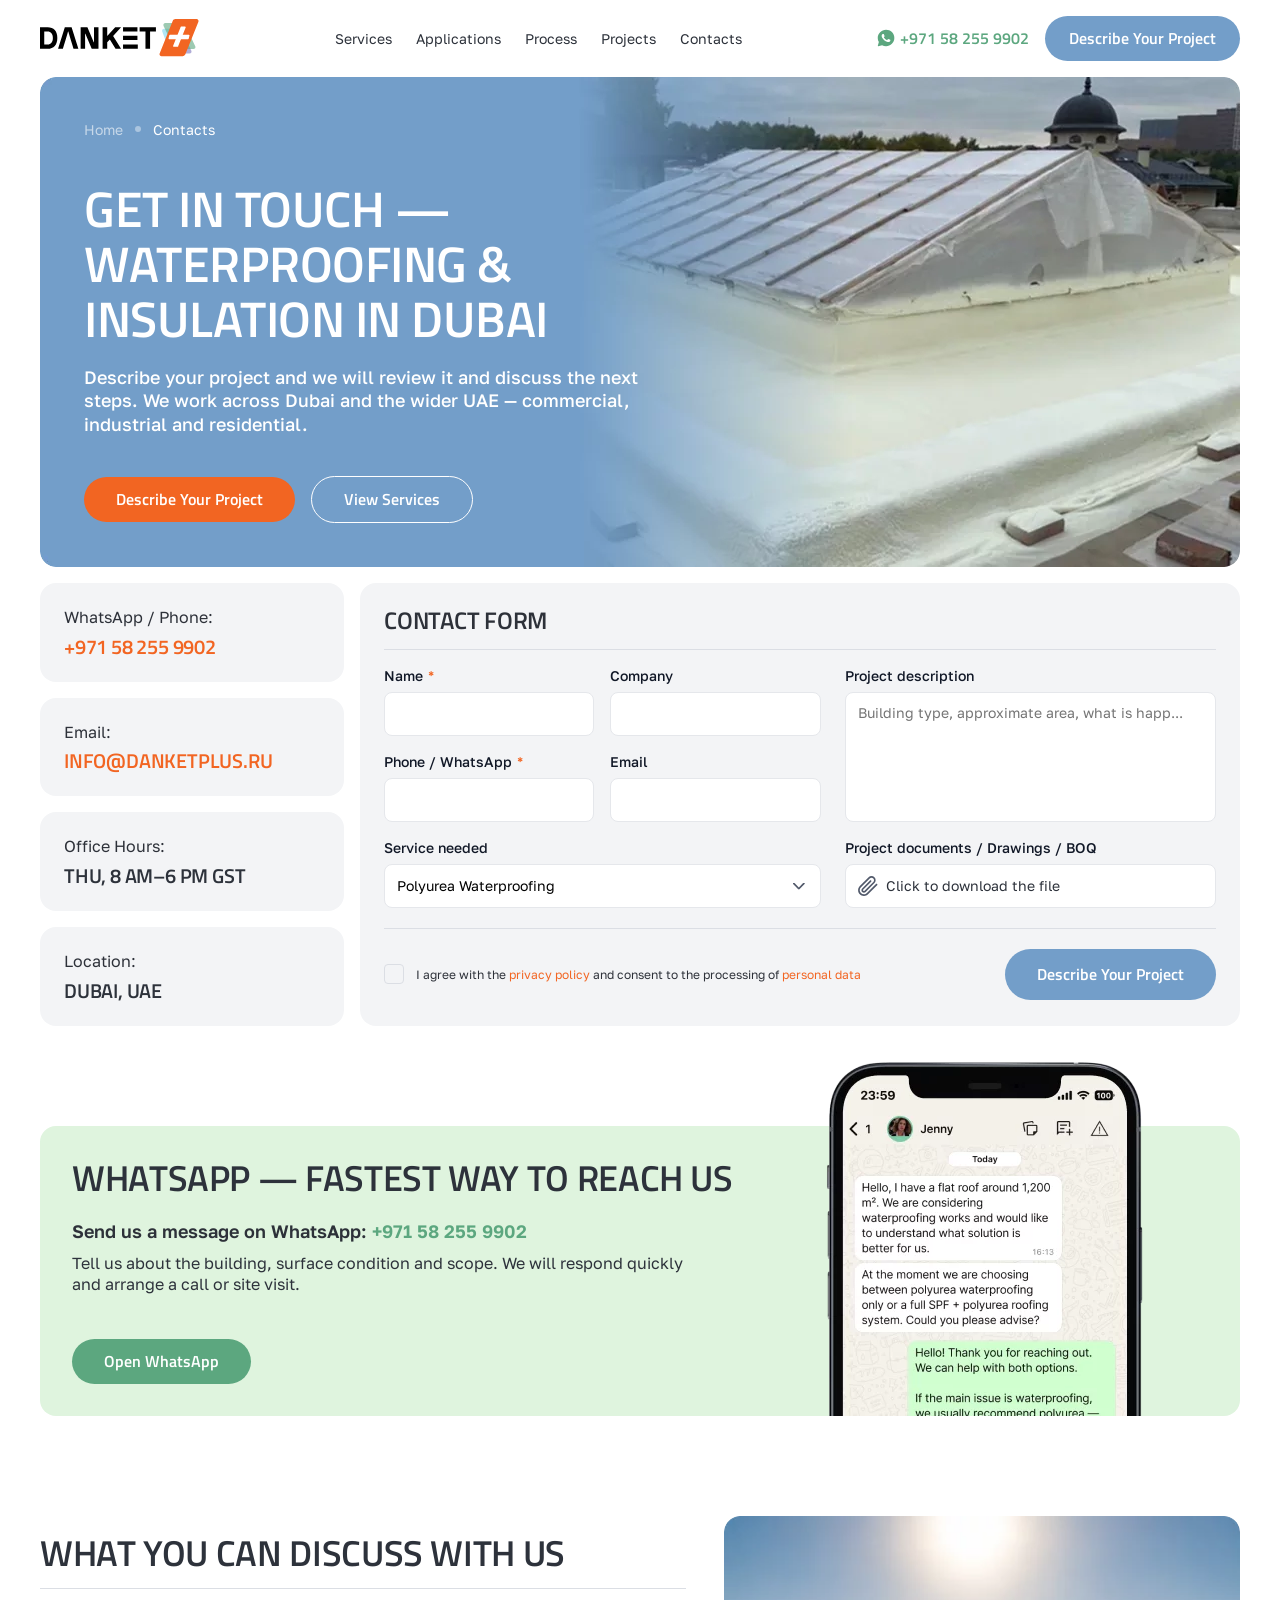
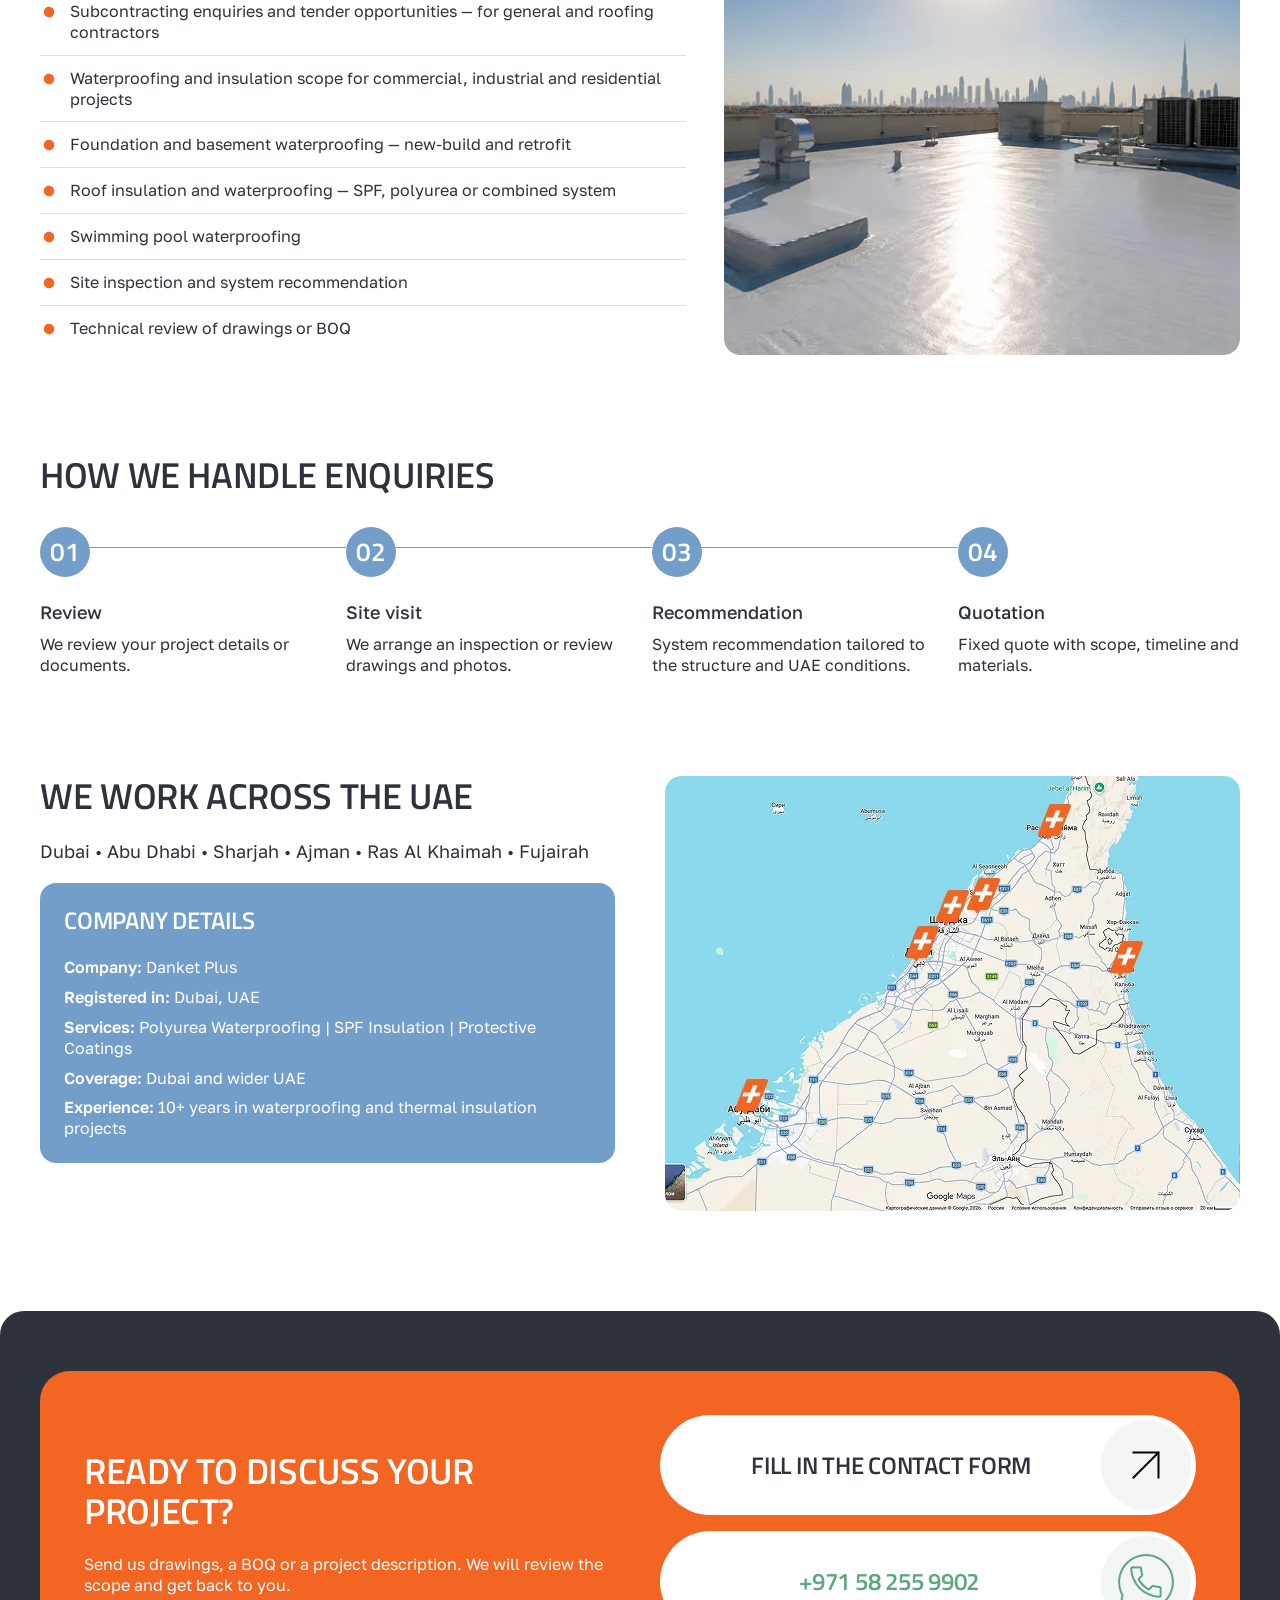
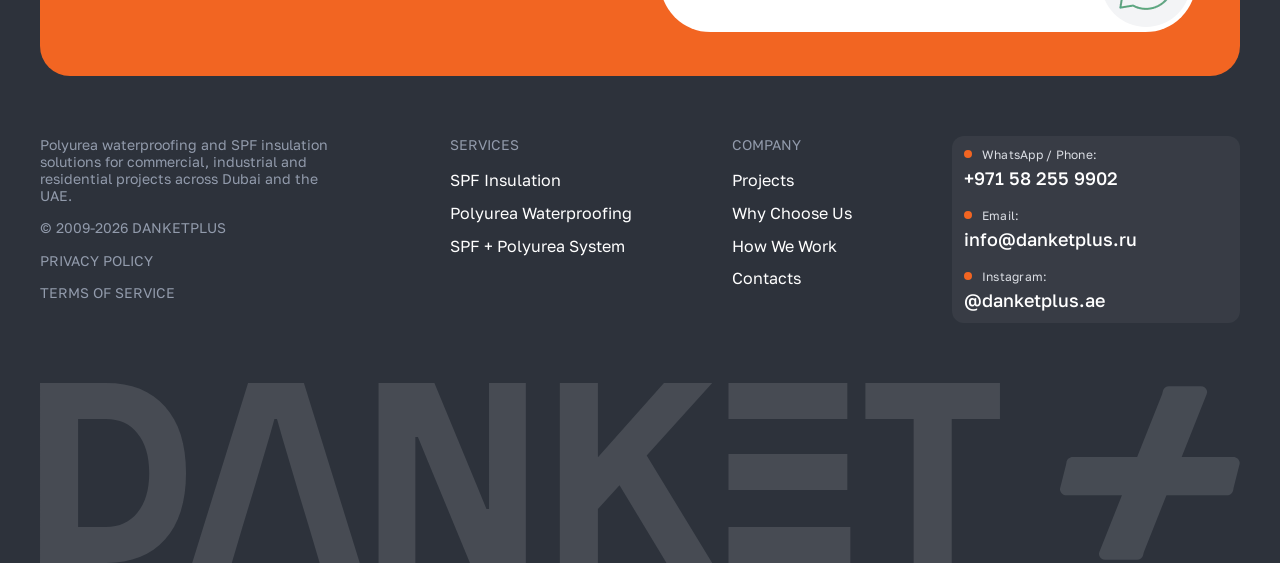
==== commit 9a59d622: "/pu-foam-insulation/ start" ====
--- a/index.html
+++ b/index.html
@@ -33,7 +33,7 @@
 
     @media screen and (max-width: 480px) {
         .hero__card {
-            background: url('assets/images/hero_bg-mobile.png');
+            background: url('assets/images/hero_bg-mobile.webp');
         }
     }
 </style>
--- a/assets/styles/style.css
+++ b/assets/styles/style.css
@@ -1838,7 +1838,7 @@
   line-height: 110%;
   letter-spacing: -0.36px;
   text-transform: uppercase;
-  margin-bottom: 16px;
+  margin-bottom: 24px;
 }
 .footer-cta__title--desktop {
   display: block;
@@ -2746,14 +2746,18 @@
 }
 @media (max-width: 1024px) {
   .features-grid {
+    gap: 16px;
+  }
+}
+@media (max-width: 768px) {
+  .features-grid {
     grid-template-columns: repeat(2, 1fr);
-    gap: 16px;
-  }
-}
-@media (max-width: 768px) {
+    gap: 12px;
+  }
+}
+@media (max-width: 480px) {
   .features-grid {
     grid-template-columns: 1fr;
-    gap: 12px;
   }
 }
 .features-grid__left {
@@ -2764,31 +2768,27 @@
 }
 @media (max-width: 1024px) {
   .features-grid__left {
-    grid-column: span 2;
+    gap: 12px;
   }
 }
 @media (max-width: 768px) {
   .features-grid__left {
-    grid-column: span 1;
+    grid-column: 1/-1;
+  }
+}
+@media (max-width: 480px) {
+  .features-grid__left {
     grid-template-columns: 1fr;
-    gap: 12px;
   }
 }
 .features-grid__right {
   display: flex;
   height: 100%;
 }
-@media (max-width: 1024px) {
+@media (max-width: 768px) {
   .features-grid__right {
-    grid-column: span 2;
+    grid-column: 1/-1;
     height: auto;
-    min-height: 120px;
-  }
-}
-@media (max-width: 768px) {
-  .features-grid__right {
-    grid-column: span 1;
-    min-height: 100px;
   }
 }
 
@@ -2811,16 +2811,11 @@
 .feature-card__text {
   color: var(--txt-primary, #2D323B);
   font-family: "Golos Text", -apple-system, BlinkMacSystemFont, sans-serif;
-  font-size: 18px;
+  font-size: 16px;
   font-style: normal;
   font-weight: 500;
   line-height: 130%;
   margin: 0;
-}
-@media (max-width: 480px) {
-  .feature-card__text {
-    font-size: 14px;
-  }
 }
 .feature-card__check {
   width: 20px;
@@ -2840,7 +2835,7 @@
 }
 @media (max-width: 1024px) {
   .blue-feature-card {
-    padding: 24px;
+    padding: 20px;
   }
 }
 @media (max-width: 768px) {
@@ -2860,8 +2855,1710 @@
   text-transform: uppercase;
   margin: 0;
 }
-@media (max-width: 768px) {
+@media (max-width: 1024px) {
   .blue-feature-card__text {
+    font-size: 20px;
+    letter-spacing: -0.2px;
+  }
+}
+
+.why-dubai {
+  padding-top: 0;
+  padding-bottom: 100px;
+  background-color: #FFFFFF;
+}
+@media (max-width: 1024px) {
+  .why-dubai {
+    padding-bottom: 80px;
+  }
+}
+@media (max-width: 480px) {
+  .why-dubai {
+    padding-bottom: 60px;
+  }
+}
+.why-dubai__grid {
+  display: flex;
+  gap: 32px;
+  align-items: stretch;
+}
+.why-dubai__grid > * {
+  min-width: 0;
+}
+@media (max-width: 1024px) {
+  .why-dubai__grid {
+    gap: 24px;
+  }
+}
+@media (max-width: 768px) {
+  .why-dubai__grid {
+    flex-direction: column;
+    gap: 24px;
+  }
+}
+.why-dubai__media {
+  width: 100%;
+  display: flex;
+}
+@media (max-width: 768px) {
+  .why-dubai__media {
+    order: 2;
+  }
+}
+.why-dubai__image-wrapper {
+  position: relative;
+  border-radius: 16px;
+  overflow: hidden;
+  width: 100%;
+  height: 100%;
+  min-height: 480px;
+  box-shadow: 0 4px 20px rgba(0, 0, 0, 0.05);
+}
+@media (max-width: 1024px) {
+  .why-dubai__image-wrapper {
+    min-height: 420px;
+  }
+}
+@media (max-width: 768px) {
+  .why-dubai__image-wrapper {
+    min-height: 380px;
+  }
+}
+@media (max-width: 480px) {
+  .why-dubai__image-wrapper {
+    min-height: 320px;
+    border-radius: 12px;
+  }
+}
+.why-dubai__image {
+  position: absolute;
+  inset: 0;
+  width: 100%;
+  height: 100%;
+  -o-object-fit: cover;
+     object-fit: cover;
+  display: block;
+}
+.why-dubai__badge {
+  position: absolute;
+  bottom: 12px;
+  left: 12px;
+  right: 12px;
+  border-radius: 16px;
+  background: var(--bg-primary, #FFF);
+  padding: 20px 24px;
+  box-sizing: border-box;
+}
+@media (max-width: 768px) {
+  .why-dubai__badge {
+    padding: 16px;
+    border-radius: 16px;
+  }
+}
+.why-dubai__badge-text {
+  color: var(--txt-primary, #2D323B);
+  font-family: "Golos Text", -apple-system, BlinkMacSystemFont, sans-serif;
+  font-size: 16px;
+  font-style: normal;
+  font-weight: 400;
+  line-height: 130%;
+  /* 20.8px */
+  margin: 0;
+}
+@media (max-width: 480px) {
+  .why-dubai__badge-text {
+    font-size: 15px;
+  }
+}
+.why-dubai__info {
+  display: flex;
+  flex-direction: column;
+}
+@media (max-width: 1025px) {
+  .why-dubai__info {
+    max-width: 425px;
+  }
+}
+@media (max-width: 768px) {
+  .why-dubai__info {
+    order: 1;
+  }
+}
+.why-dubai__title {
+  color: var(--txt-primary, #2D323B);
+  font-family: "Titillium Web", sans-serif;
+  font-size: 36px;
+  font-weight: 600;
+  line-height: 110%;
+  letter-spacing: -0.36px;
+  text-transform: uppercase;
+  margin: 0 0 24px 0;
+}
+@media (max-width: 768px) {
+  .why-dubai__title {
+    font-size: 24px;
+    margin-bottom: 16px;
+  }
+}
+.why-dubai__description {
+  color: var(--txt-primary, #2D323B);
+  font-family: "Golos Text", -apple-system, BlinkMacSystemFont, sans-serif;
+  font-size: 18px;
+  font-style: normal;
+  font-weight: 400;
+  line-height: 130%;
+  /* 23.4px */
+  margin: 0 0 20px 0;
+}
+@media (max-width: 1025px) {
+  .why-dubai__description {
     font-size: 16px;
   }
+}
+@media (max-width: 768px) {
+  .why-dubai__description {
+    margin-bottom: 16px;
+  }
+}
+.why-dubai__list {
+  list-style: none;
+  padding: 0;
+  margin: 0;
+  border-top: 1px solid #DBDEE4;
+}
+.why-dubai__item {
+  display: flex;
+  align-items: flex-start;
+  gap: 12px;
+  padding: 12px 0;
+  border-bottom: 1px solid #DBDEE4;
+}
+@media (max-width: 768px) {
+  .why-dubai__item {
+    padding: 16px 0;
+    gap: 12px;
+  }
+}
+.why-dubai__icon-wrapper {
+  width: 24px;
+  height: 24px;
+  flex-shrink: 0;
+  display: flex;
+  align-items: center;
+  justify-content: center;
+  margin-top: 2px;
+}
+.why-dubai__icon-wrapper svg {
+  display: block;
+  width: 20px;
+  height: 20px;
+}
+.why-dubai__item-content {
+  display: flex;
+  flex-direction: column;
+}
+.why-dubai__item-title {
+  color: var(--txt-primary, #2D323B);
+  font-family: "Golos Text", -apple-system, BlinkMacSystemFont, sans-serif;
+  font-size: 16px;
+  font-style: normal;
+  font-weight: 500;
+  line-height: 130%;
+  margin: 0;
+}
+.why-dubai__item-text {
+  color: var(--txt-primary, #2D323B);
+  font-family: "Golos Text", -apple-system, BlinkMacSystemFont, sans-serif;
+  font-size: 14px;
+  font-style: normal;
+  font-weight: 400;
+  line-height: normal;
+  margin: 6px 0 0 0;
+}
+@media (max-width: 768px) {
+  .why-dubai__item-text {
+    font-size: 13px;
+  }
+}
+
+.apply-section {
+  background-color: #739EC9;
+  padding: 100px 0;
+}
+@media (max-width: 1025px) {
+  .apply-section {
+    padding: 80px 0;
+  }
+}
+.apply-section__title {
+  color: #FFFFFF;
+  font-family: "Titillium Web", sans-serif;
+  font-size: 36px;
+  font-weight: 600;
+  line-height: 110%;
+  letter-spacing: -0.36px;
+  text-transform: uppercase;
+  margin: 0 0 24px 0;
+}
+@media (max-width: 768px) {
+  .apply-section__title {
+    font-size: 24px;
+    letter-spacing: -0.24px;
+  }
+}
+
+.apply-grid {
+  display: grid;
+  grid-template-columns: repeat(2, 1fr);
+  gap: 32px;
+}
+@media (max-width: 950px) {
+  .apply-grid {
+    grid-template-columns: 1fr;
+    gap: 32px;
+  }
+}
+
+.apply-card {
+  background-color: #FFFFFF;
+  border-radius: 16px;
+  overflow: hidden;
+  display: flex;
+  flex-direction: column;
+  height: 100%;
+  box-sizing: border-box;
+}
+.apply-card--full {
+  grid-column: span 2;
+  flex-direction: row;
+}
+@media (max-width: 950px) {
+  .apply-card--full {
+    grid-column: span 1;
+    flex-direction: column;
+  }
+}
+.apply-card--full .apply-card__info {
+  flex: 1;
+  display: flex;
+  flex-direction: column;
+  justify-content: center;
+}
+.apply-card--full .apply-card__media {
+  flex: 1;
+  height: 100%;
+  min-height: 320px;
+  max-height: 400px;
+  border-radius: 16px;
+}
+@media (max-width: 950px) {
+  .apply-card--full .apply-card__media {
+    height: 240px;
+    min-height: 200px;
+    max-height: 280px;
+    border-radius: 16px;
+  }
+}
+.apply-card__info {
+  padding: 24px;
+  display: flex;
+  flex-direction: column;
+  flex: 1;
+  box-sizing: border-box;
+}
+@media (max-width: 768px) {
+  .apply-card__info {
+    padding: 16px;
+  }
+}
+.apply-card__title {
+  font-family: "Titillium Web", sans-serif;
+  font-size: 24px;
+  font-weight: 600;
+  color: #2D323B;
+  text-transform: uppercase;
+  margin: 0 0 16px 0;
+  padding-bottom: 16px;
+  border-bottom: 1px solid #DBDEE4;
+  letter-spacing: -0.24px;
+}
+@media (max-width: 768px) {
+  .apply-card__title {
+    font-size: 20px;
+    letter-spacing: -0.2px;
+  }
+}
+.apply-card__text {
+  color: var(--txt-primary, #2D323B);
+  font-family: "Golos Text", -apple-system, BlinkMacSystemFont, sans-serif;
+  font-size: 16px;
+  font-weight: 400;
+  line-height: 130%;
+  margin: 0;
+}
+.apply-card__text strong {
+  font-weight: 600;
+}
+@media (max-width: 768px) {
+  .apply-card__text {
+    font-size: 14px;
+  }
+}
+.apply-card__media {
+  position: relative;
+  width: 100%;
+  height: 260px;
+  display: flex;
+  overflow: hidden;
+  border-radius: 16px;
+  margin-top: auto;
+}
+@media (max-width: 950px) {
+  .apply-card__media {
+    height: 220px;
+  }
+}
+@media (max-width: 480px) {
+  .apply-card__media {
+    height: 169px;
+  }
+}
+.apply-card__image {
+  width: 100%;
+  height: 100%;
+  -o-object-fit: cover;
+     object-fit: cover;
+  display: block;
+}
+
+.apply-btn {
+  display: inline-flex;
+  justify-content: center;
+  align-items: center;
+  background-color: #739EC9;
+  color: var(--neutral-white, #FFF);
+  font-family: "Titillium Web", sans-serif;
+  font-size: 16px;
+  font-style: normal;
+  font-weight: 600;
+  line-height: 130%;
+  text-decoration: none;
+  border-radius: 99px;
+  padding: 15px 32px;
+  box-sizing: border-box;
+}
+@media screen and (max-width: 480px) {
+  .apply-btn {
+    width: 100%;
+  }
+}
+.apply-btn--inline {
+  margin-top: 28px;
+  align-self: flex-start;
+}
+.apply-btn--desktop {
+  position: absolute;
+  bottom: 24px;
+  right: 24px;
+  z-index: 2;
+}
+@media (max-width: 768px) {
+  .apply-btn--desktop {
+    display: none !important;
+  }
+}
+.apply-btn--mobile {
+  display: none;
+  margin-top: 16px;
+  width: 100%;
+  text-align: center;
+}
+@media (max-width: 768px) {
+  .apply-btn--mobile {
+    display: inline-flex;
+  }
+}
+
+.leaks-section {
+  background-color: #F4F6F8;
+  padding: 100px 0;
+}
+@media (max-width: 1024px) {
+  .leaks-section {
+    padding: 80px 0;
+  }
+}
+@media (max-width: 480px) {
+  .leaks-section {
+    padding: 60px 0;
+  }
+}
+
+.leaks-grid {
+  display: flex;
+  justify-content: space-between;
+  align-items: flex-start;
+  gap: 60px;
+}
+@media (max-width: 1024px) {
+  .leaks-grid {
+    flex-direction: column;
+    gap: 0;
+  }
+}
+
+.leaks-left {
+  display: flex;
+  flex-direction: column;
+  flex: 0 1 437px;
+  min-width: 0;
+}
+@media (max-width: 1024px) {
+  .leaks-left {
+    flex: 1 1 auto;
+    width: 100%;
+  }
+}
+
+.leaks-title {
+  max-width: 384px;
+  color: var(--txt-primary, #2D323B);
+  font-family: "Titillium Web", sans-serif;
+  font-size: 36px;
+  font-weight: 600;
+  line-height: 110%;
+  letter-spacing: -0.36px;
+  text-transform: uppercase;
+  margin: 0 0 32px 0;
+}
+@media (max-width: 1024px) {
+  .leaks-title {
+    letter-spacing: -0.28px;
+    margin-bottom: 24px;
+    max-width: unset;
+  }
+}
+@media (max-width: 480px) {
+  .leaks-title {
+    font-size: 24px;
+  }
+}
+
+.leaks-right {
+  display: flex;
+  flex-direction: column;
+  gap: 32px;
+  flex: 0 1 573px;
+  min-width: 0;
+}
+@media (max-width: 1024px) {
+  .leaks-right {
+    flex: 1 1 auto;
+    width: 100%;
+  }
+}
+
+.leaks-items-grid {
+  display: grid;
+  grid-template-columns: repeat(2, 1fr);
+  gap: 32px;
+  width: 100%;
+}
+@media (max-width: 1024px) {
+  .leaks-items-grid {
+    -moz-column-gap: 32px;
+         column-gap: 32px;
+    row-gap: 24px;
+  }
+}
+@media (max-width: 480px) {
+  .leaks-items-grid {
+    grid-template-columns: 1fr;
+    row-gap: 20px;
+  }
+}
+
+.leaks-item {
+  display: flex;
+  flex-direction: column;
+  width: 100%;
+}
+.leaks-item--full, .leaks-item:last-child:nth-child(odd) {
+  grid-column: 1/-1;
+}
+.leaks-item--full .leaks-item__title, .leaks-item:last-child:nth-child(odd) .leaks-item__title {
+  max-width: 100%;
+}
+@media (max-width: 480px) {
+  .leaks-item--full, .leaks-item:last-child:nth-child(odd) {
+    grid-column: span 1;
+  }
+}
+.leaks-item__header {
+  display: flex;
+  align-items: center;
+  gap: 10px;
+  padding-bottom: 12px;
+  margin-bottom: 12px;
+  border-bottom: 1px solid #DBDEE4;
+  width: 100%;
+  box-sizing: border-box;
+}
+.leaks-item__dot {
+  width: 8px;
+  height: 8px;
+  flex-shrink: 0;
+}
+.leaks-item__num {
+  color: var(--txt-tertiary, #929BAC);
+  font-family: "Golos Text", -apple-system, BlinkMacSystemFont, sans-serif;
+  font-size: 18px;
+  font-style: normal;
+  font-weight: 400;
+  line-height: 130%;
+}
+.leaks-item__title {
+  max-width: 271px;
+  color: var(--txt-primary, #2D323B);
+  font-family: "Golos Text", -apple-system, BlinkMacSystemFont, sans-serif;
+  font-size: 24px;
+  font-style: normal;
+  font-weight: 500;
+  line-height: 130%;
+  margin: 0;
+}
+@media (max-width: 1024px) {
+  .leaks-item__title {
+    font-size: 18px;
+    max-width: 100%;
+  }
+}
+@media (max-width: 480px) {
+  .leaks-item__title {
+    font-size: 16px;
+  }
+}
+
+.leaks-blue-card {
+  max-width: 437px;
+  background-color: #739EC9;
+  border-radius: 16px;
+  padding: 24px;
+  box-sizing: border-box;
+}
+@media (max-width: 1024px) {
+  .leaks-blue-card {
+    max-width: 100%;
+    width: 100%;
+  }
+}
+@media (max-width: 480px) {
+  .leaks-blue-card {
+    padding: 16px;
+    border-radius: 16px;
+  }
+}
+.leaks-blue-card--desktop {
+  margin-top: 64px;
+}
+@media (max-width: 1024px) {
+  .leaks-blue-card--desktop {
+    display: none !important;
+  }
+}
+.leaks-blue-card--mobile {
+  display: none;
+}
+@media (max-width: 1024px) {
+  .leaks-blue-card--mobile {
+    display: flex !important;
+    margin-top: 8px;
+    flex-direction: column;
+  }
+}
+.leaks-blue-card__title {
+  color: var(--txt-inverted, #FFF);
+  font-family: "Titillium Web", sans-serif;
+  font-size: 24px;
+  font-style: normal;
+  font-weight: 600;
+  line-height: 110%;
+  /* 26.4px */
+  letter-spacing: -0.24px;
+  text-transform: uppercase;
+  margin: 0 0 40px 0;
+}
+@media (max-width: 1024px) {
+  .leaks-blue-card__title {
+    margin-bottom: 12px;
+  }
+}
+@media (max-width: 480px) {
+  .leaks-blue-card__title {
+    margin-bottom: 26px;
+  }
+}
+.leaks-blue-card__text {
+  color: var(--txt-inverted, #FFF);
+  font-family: "Golos Text", -apple-system, BlinkMacSystemFont, sans-serif;
+  font-size: 16px;
+  font-style: normal;
+  font-weight: 400;
+  line-height: 130%;
+  margin: 0;
+}
+
+.tech-specs {
+  padding: 100px 0;
+  background-color: #FFFFFF;
+}
+@media (max-width: 768px) {
+  .tech-specs {
+    padding: 60px 0;
+  }
+}
+.tech-specs__title {
+  color: var(--txt-primary, #2D323B);
+  font-family: "Titillium Web", sans-serif;
+  font-size: 36px;
+  font-weight: 600;
+  line-height: 110%;
+  letter-spacing: -0.36px;
+  text-transform: uppercase;
+  margin: 0 0 16px 0;
+}
+@media (max-width: 768px) {
+  .tech-specs__title {
+    font-size: 24px;
+    letter-spacing: -0.24px;
+    margin-bottom: 16px;
+  }
+}
+.tech-specs__card {
+  background-color: #F3F4F6;
+  border-radius: 16px;
+  padding: 32px;
+  box-sizing: border-box;
+}
+@media (max-width: 480px) {
+  .tech-specs__card {
+    border-radius: 16px;
+    background: var(--bg-secondary, #F3F4F6);
+    padding: 8px;
+  }
+}
+.tech-specs__grid {
+  display: grid;
+  grid-template-columns: 1fr 1.15fr;
+  gap: 24px;
+  align-items: stretch;
+}
+@media (max-width: 950px) {
+  .tech-specs__grid {
+    grid-template-columns: 1fr;
+    gap: 8px;
+  }
+}
+.tech-specs__left {
+  display: flex;
+  flex-direction: column;
+  gap: 16px;
+  justify-content: space-between;
+}
+@media (max-width: 950px) {
+  .tech-specs__left {
+    gap: 8px;
+  }
+}
+.tech-specs__right {
+  background-color: #FFFFFF;
+  border-radius: 12px;
+  padding: 24px 32px;
+  display: flex;
+  flex-direction: column;
+  justify-content: center;
+  box-sizing: border-box;
+  height: 100%;
+}
+@media (max-width: 768px) {
+  .tech-specs__right {
+    padding: 24px;
+  }
+}
+.tech-specs__list {
+  list-style: none;
+  padding: 0;
+  margin: 0;
+  display: flex;
+  flex-direction: column;
+  height: 100%;
+  justify-content: space-between;
+}
+.tech-specs__item {
+  display: flex;
+  align-items: center;
+  gap: 12px;
+  padding: 16px 0;
+  border-bottom: 1px solid #DBDEE4;
+  font-family: "Golos Text", -apple-system, BlinkMacSystemFont, sans-serif;
+  font-size: 15px;
+  line-height: 140%;
+  color: var(--txt-secondary, #525A6B);
+}
+@media (max-width: 768px) {
+  .tech-specs__item {
+    font-size: 16px;
+    font-weight: 400;
+    line-height: 130%;
+    padding: 8px 0;
+  }
+}
+.tech-specs__item:first-child {
+  padding-top: 0;
+}
+.tech-specs__item:last-child {
+  border-bottom: none;
+  padding-bottom: 0;
+}
+.tech-specs__item strong {
+  color: var(--txt-primary, #2D323B);
+  font-weight: 600;
+}
+.tech-specs__dot {
+  width: 8px;
+  height: 8px;
+  flex-shrink: 0;
+}
+
+.tech-card {
+  background-color: #FFFFFF;
+  border-radius: 16px;
+  padding: 24px;
+  display: flex;
+  align-items: center;
+  gap: 16px;
+  box-sizing: border-box;
+  flex: 1;
+}
+@media (max-width: 480px) {
+  .tech-card {
+    padding: 24px;
+  }
+}
+.tech-card__icon-wrapper {
+  width: 56px;
+  height: 56px;
+  border-radius: 50%;
+  background-color: #F3F4F6;
+  display: flex;
+  align-items: center;
+  justify-content: center;
+  flex-shrink: 0;
+}
+.tech-card__icon-wrapper svg {
+  width: 24px;
+  height: 24px;
+}
+.tech-card__text {
+  color: var(--txt-primary, #2D323B);
+  font-family: "Golos Text", -apple-system, BlinkMacSystemFont, sans-serif;
+  font-size: 18px;
+  font-style: normal;
+  font-weight: 400;
+  line-height: 110%;
+  margin: 0;
+}
+.tech-card__text strong {
+  font-weight: 600;
+}
+
+.process-section {
+  padding-bottom: 100px;
+  background-color: #FFFFFF;
+}
+@media screen and (max-width: 1024px) {
+  .process-section .desktop {
+    display: none;
+  }
+}
+.process-section .laptop {
+  display: none;
+}
+@media screen and (max-width: 1024px) {
+  .process-section .laptop {
+    display: block;
+  }
+}
+.process-section--execution {
+  padding-top: 0;
+}
+@media (max-width: 1024px) {
+  .process-section--execution {
+    padding-top: 40px;
+  }
+}
+@media (max-width: 1024px) {
+  .process-section {
+    padding-bottom: 80px;
+  }
+}
+@media (max-width: 480px) {
+  .process-section {
+    padding-bottom: 60px;
+  }
+}
+
+.process-title {
+  color: var(--txt-primary, #2D323B);
+  font-family: "Titillium Web", sans-serif;
+  font-size: 36px;
+  font-weight: 600;
+  line-height: 110%;
+  letter-spacing: -0.36px;
+  text-transform: uppercase;
+  margin: 0 0 16px 0;
+}
+@media (max-width: 1024px) {
+  .process-title {
+    font-size: 28px;
+    letter-spacing: -0.28px;
+  }
+}
+@media (max-width: 480px) {
+  .process-title {
+    font-size: 24px;
+    letter-spacing: -0.24px;
+    margin-bottom: 12px;
+  }
+}
+
+.process-subtitle {
+  color: var(--txt-primary, #2D323B);
+  font-family: "Golos Text", -apple-system, BlinkMacSystemFont, sans-serif;
+  font-size: 16px;
+  font-style: normal;
+  font-weight: 400;
+  line-height: 130%;
+  margin: 0 0 40px 0;
+  max-width: 800px;
+}
+@media (max-width: 1024px) {
+  .process-subtitle {
+    font-size: 15px;
+    margin-bottom: 32px;
+  }
+}
+@media (max-width: 480px) {
+  .process-subtitle {
+    font-size: 15px;
+    margin-bottom: 24px;
+  }
+}
+
+.timeline-container {
+  --tl-circle: 50px;
+  --tl-gap: 32px;
+  --tl-thickness: 3px;
+  --tl-color: #739EC9;
+  position: relative;
+  width: 100%;
+}
+@media (max-width: 1024px) {
+  .timeline-container {
+    --tl-gap: 24px;
+  }
+}
+@media (max-width: 480px) {
+  .timeline-container {
+    --tl-circle: 40px;
+  }
+}
+
+.timeline-line {
+  position: absolute;
+  z-index: 1;
+  top: calc(var(--tl-circle) / 2);
+  left: calc(var(--tl-circle) / 2);
+  right: calc((100% - 3 * var(--tl-gap)) / 4 - var(--tl-circle) / 2);
+  height: var(--tl-thickness);
+  transform: translateY(-50%);
+  background-color: var(--tl-color);
+}
+@media (max-width: 480px) {
+  .timeline-line {
+    display: none;
+  }
+}
+
+.timeline-steps {
+  display: grid;
+  grid-template-columns: repeat(4, 1fr);
+  gap: var(--tl-gap);
+  position: relative;
+  z-index: 2;
+}
+@media (max-width: 480px) {
+  .timeline-steps {
+    grid-template-columns: 1fr;
+    gap: 0;
+  }
+}
+
+.timeline-step {
+  display: flex;
+  flex-direction: column;
+}
+@media (max-width: 480px) {
+  .timeline-step {
+    position: relative;
+    flex-direction: row;
+    align-items: flex-start;
+    gap: 12px;
+    padding-bottom: 24px;
+  }
+  .timeline-step::before {
+    content: "";
+    position: absolute;
+    top: var(--tl-circle);
+    bottom: 0;
+    left: calc(var(--tl-circle) / 2);
+    width: var(--tl-thickness);
+    transform: translateX(-50%);
+    background-color: var(--tl-color);
+  }
+  .timeline-step:last-child {
+    padding-bottom: 0;
+  }
+  .timeline-step:last-child::before {
+    display: none;
+  }
+}
+
+.timeline-circle {
+  flex-shrink: 0;
+  border-radius: 50%;
+  background: var(--Dubai-blue, #739EC9);
+  display: flex;
+  width: var(--tl-circle);
+  height: var(--tl-circle);
+  justify-content: center;
+  align-items: center;
+  margin-bottom: 24px;
+  color: #FFFFFF;
+  font-family: "Golos Text", -apple-system, BlinkMacSystemFont, sans-serif;
+  font-size: 18px;
+  font-weight: 600;
+  line-height: 1;
+}
+.timeline-circle svg {
+  width: 24px;
+  height: 24px;
+}
+@media (max-width: 480px) {
+  .timeline-circle {
+    margin-bottom: 0;
+    font-size: 15px;
+  }
+}
+
+.timeline-content {
+  display: flex;
+  flex-direction: column;
+}
+@media (max-width: 480px) {
+  .timeline-content {
+    padding-top: calc((var(--tl-circle) - 24px) / 2);
+  }
+}
+
+.timeline-step-title {
+  color: var(--txt-primary, #2D323B);
+  font-family: "Golos Text", -apple-system, BlinkMacSystemFont, sans-serif;
+  font-size: 18px;
+  font-style: normal;
+  font-weight: 500;
+  line-height: 130%;
+  margin: 0 0 10px 0;
+}
+@media (max-width: 480px) {
+  .timeline-step-title {
+    font-size: 16px;
+  }
+}
+
+.timeline-step-text {
+  font-family: "Golos Text", -apple-system, BlinkMacSystemFont, sans-serif;
+  font-size: 16px;
+  line-height: 130%;
+  color: var(--txt-secondary, #2D323B);
+  margin: 0;
+}
+@media (max-width: 480px) {
+  .timeline-step-text {
+    font-size: 14px;
+  }
+}
+
+.orders {
+  background: #F0F2F5;
+  padding: 100px 0;
+  margin-bottom: 100px;
+  overflow: hidden;
+}
+@media (max-width: 1024px) {
+  .orders {
+    padding: 80px 0;
+    margin-bottom: 80px;
+  }
+}
+@media (max-width: 768px) {
+  .orders {
+    padding: 60px 0;
+    margin-bottom: 60px;
+  }
+}
+
+.orders__eyebrow {
+  display: none;
+  align-items: center;
+  gap: 8px;
+  font-family: "Titillium Web", sans-serif;
+  font-size: 14px;
+  font-weight: 600;
+  line-height: 130%;
+  letter-spacing: 0.28px;
+  text-transform: uppercase;
+  color: var(--txt-primary, #2D323B);
+  margin-bottom: 16px;
+}
+@media (max-width: 768px) {
+  .orders__eyebrow {
+    display: inline-flex;
+  }
+}
+
+.orders__eyebrow-dot {
+  width: 8px;
+  height: 8px;
+  flex-shrink: 0;
+}
+
+.orders__title {
+  margin-bottom: 24px;
+}
+
+.orders__title-text--mobile {
+  display: none;
+}
+
+@media (max-width: 768px) {
+  .orders__title-text--desktop {
+    display: none;
+  }
+  .orders__title-text--mobile {
+    display: inline;
+  }
+}
+.orders__slider {
+  margin-right: calc((100% - 100vw) / 2);
+  overflow: hidden;
+}
+
+.orders__slide {
+  width: 270px;
+  height: auto;
+}
+@media (max-width: 1024px) {
+  .orders__slide {
+    width: 250px;
+  }
+}
+@media (max-width: 768px) {
+  .orders__slide {
+    width: 250px;
+  }
+}
+
+.orders-card {
+  display: flex;
+  flex-direction: column;
+  margin: 0;
+}
+
+.orders-card__img {
+  display: block;
+  width: 100%;
+  height: 358px;
+  -o-object-fit: cover;
+     object-fit: cover;
+  border-radius: 16px;
+}
+@media (max-width: 1024px) {
+  .orders-card__img {
+    height: 356px;
+  }
+}
+
+.orders-card__caption {
+  display: flex;
+  align-items: flex-start;
+  gap: 8px;
+  margin-top: 16px;
+}
+@media (max-width: 768px) {
+  .orders-card__caption {
+    margin-top: 12px;
+  }
+}
+
+.orders-card__dot {
+  width: 8px;
+  height: 8px;
+  flex-shrink: 0;
+  margin-top: 6px;
+}
+
+.orders-card__label {
+  color: var(--txt-primary, #2D323B);
+  font-family: "Golos Text", -apple-system, BlinkMacSystemFont, sans-serif;
+  font-size: 16px;
+  font-style: normal;
+  font-weight: 500;
+  line-height: 130%;
+}
+
+.orders-card__label--mobile {
+  display: none;
+}
+
+@media (max-width: 1024px) {
+  .orders-card__label--desktop {
+    display: none;
+  }
+  .orders-card__label--mobile {
+    display: inline;
+  }
+}
+.local-projects {
+  margin-bottom: 100px;
+}
+@media (max-width: 1024px) {
+  .local-projects {
+    margin-bottom: 80px;
+  }
+}
+@media (max-width: 768px) {
+  .local-projects {
+    margin-bottom: 60px;
+  }
+}
+
+.local-projects__wrap {
+  position: relative;
+}
+
+.local-projects__slider {
+  overflow: hidden;
+  border-radius: 20px;
+}
+@media (max-width: 768px) {
+  .local-projects__slider {
+    border-radius: 16px;
+  }
+}
+
+.lp-card {
+  display: flex;
+  align-items: stretch;
+  gap: 12px;
+  padding: 12px;
+  background: #F4F6F8;
+  border-radius: 20px;
+  min-height: 393px;
+}
+@media (max-width: 1024px) {
+  .lp-card {
+    min-height: 0;
+  }
+}
+@media (max-width: 768px) {
+  .lp-card {
+    flex-direction: column;
+    border-radius: 16px;
+    padding: 8px;
+    gap: 8px;
+  }
+}
+
+.lp-card__info {
+  flex: 1 1 50%;
+  min-width: 0;
+  display: flex;
+  flex-direction: column;
+  background: #FFFFFF;
+  border-radius: 16px;
+  padding: 24px;
+}
+@media (max-width: 768px) {
+  .lp-card__info {
+    flex: 0 0 auto;
+    border-radius: 12px;
+    padding: 20px 16px;
+  }
+}
+
+.lp-card__eyebrow {
+  display: inline-flex;
+  align-items: center;
+  gap: 10px;
+  color: var(--txt-primary, #2D323B);
+  font-family: "Golos Text", -apple-system, BlinkMacSystemFont, sans-serif;
+  font-size: 12px;
+  font-style: normal;
+  font-weight: 400;
+  line-height: 110%;
+  letter-spacing: 0.24px;
+  text-transform: uppercase;
+  margin-bottom: 16px;
+}
+
+.lp-card__dot {
+  width: 8px;
+  height: 8px;
+  flex-shrink: 0;
+}
+
+.lp-card__title {
+  font-family: "Titillium Web", sans-serif;
+  font-size: 24px;
+  font-weight: 600;
+  line-height: 110%;
+  letter-spacing: -0.24px;
+  text-transform: uppercase;
+  color: var(--txt-primary, #2D323B);
+  margin: 0;
+}
+@media (max-width: 768px) {
+  .lp-card__title {
+    font-size: 20px;
+    letter-spacing: -0.2px;
+  }
+}
+
+.lp-card__divider {
+  height: 1px;
+  background: #E5E7EB;
+  margin: 16px 0;
+}
+@media (max-width: 768px) {
+  .lp-card__divider {
+    margin: 12px 0;
+  }
+}
+
+.lp-card__metrics {
+  display: flex;
+  align-items: stretch;
+  gap: 24px;
+}
+@media (max-width: 768px) {
+  .lp-card__metrics {
+    gap: 16px;
+  }
+}
+
+.lp-card__metric {
+  flex: 1 1 0;
+  min-width: 0;
+  display: flex;
+  flex-direction: column;
+  gap: 4px;
+}
+.lp-card__metric + .lp-card__metric {
+  padding-left: 24px;
+  border-left: 1px solid #E5E7EB;
+}
+@media (max-width: 768px) {
+  .lp-card__metric + .lp-card__metric {
+    padding-left: 16px;
+  }
+}
+
+.lp-card__metric-label {
+  color: var(--txt-primary, #2D323B);
+  font-family: "Golos Text";
+  font-size: 16px;
+  font-style: normal;
+  font-weight: 400;
+  line-height: 130%;
+}
+
+.lp-card__metric-value {
+  color: var(--Brand-primary, #F26522);
+  font-family: "Titillium Web", sans-serif;
+  font-size: 24px;
+  font-style: normal;
+  font-weight: 400;
+  line-height: 110%;
+  letter-spacing: -0.24px;
+}
+@media (max-width: 768px) {
+  .lp-card__metric-value {
+    font-size: 18px;
+  }
+}
+
+.lp-card__details {
+  display: flex;
+  flex-direction: column;
+  gap: 8px;
+}
+
+.lp-card__row {
+  color: var(--txt-primary, #2D323B);
+  font-family: "Golos Text", -apple-system, BlinkMacSystemFont, sans-serif;
+  font-size: 16px;
+  font-style: normal;
+  font-weight: 400;
+  line-height: 130%;
+  margin: 0;
+}
+@media (max-width: 768px) {
+  .lp-card__row {
+    font-size: 14px;
+  }
+}
+.lp-card__row strong {
+  font-weight: 600;
+}
+
+.lp-card__media {
+  flex: 1 1 50%;
+  min-width: 0;
+}
+@media (max-width: 768px) {
+  .lp-card__media {
+    flex: 0 0 auto;
+  }
+}
+
+.lp-card__img {
+  display: block;
+  width: 100%;
+  height: 100%;
+  height: 373px;
+  -o-object-fit: cover;
+     object-fit: cover;
+  border-radius: 16px;
+}
+@media (max-width: 1024px) {
+  .lp-card__img {
+    min-height: 0;
+  }
+}
+@media (max-width: 768px) {
+  .lp-card__img {
+    height: 208px;
+    border-radius: 12px;
+  }
+}
+
+.local-projects__controls {
+  display: flex;
+  align-items: center;
+  justify-content: center;
+  gap: 8px;
+  margin-top: 24px;
+}
+@media (max-width: 768px) {
+  .local-projects__controls {
+    justify-content: space-between;
+  }
+}
+
+.lp-nav {
+  position: absolute;
+  top: 0;
+  bottom: 27px;
+  margin: auto 0;
+  display: flex;
+  align-items: center;
+  justify-content: center;
+  width: 44px;
+  height: 44px;
+  flex-shrink: 0;
+  padding: 0;
+  border: none;
+  border-radius: 93px;
+  border: 1px solid var(--border-default, #DBDEE4);
+  background: var(--bg-secondary, #F3F4F6);
+  color: var(--txt-primary, #2D323B);
+  cursor: pointer;
+  transition: background-color 0.2s ease, opacity 0.2s ease;
+}
+.lp-nav:hover {
+  background: #E5E7EB;
+}
+.lp-nav.swiper-button-disabled {
+  opacity: 0.4;
+  cursor: default;
+}
+.lp-nav--prev {
+  left: -56px;
+}
+.lp-nav--next {
+  right: -56px;
+}
+@media (max-width: 1400px) {
+  .lp-nav--prev {
+    left: -12px;
+  }
+  .lp-nav--next {
+    right: -12px;
+  }
+}
+@media (max-width: 768px) {
+  .lp-nav {
+    position: static;
+    margin: 0;
+  }
+  .lp-nav--prev, .lp-nav--next {
+    left: auto;
+    right: auto;
+  }
+}
+
+.lp-pagination {
+  display: flex;
+  align-items: center;
+  justify-content: center;
+  gap: 8px;
+  width: auto;
+}
+.lp-pagination .swiper-pagination-bullet {
+  width: 24px;
+  height: 3px;
+  margin: 0;
+  border-radius: 2px;
+  background: #D3D7DE;
+  opacity: 1;
+  transition: background-color 0.2s ease;
+}
+.lp-pagination .swiper-pagination-bullet-active {
+  background: var(--txt-primary, #2D323B);
+}
+
+.faq {
+  margin-bottom: 100px;
+}
+@media (max-width: 1024px) {
+  .faq {
+    margin-bottom: 80px;
+  }
+}
+@media (max-width: 768px) {
+  .faq {
+    margin-bottom: 60px;
+  }
+}
+
+.faq__grid {
+  display: grid;
+  grid-template-columns: 1fr 1fr;
+  gap: 24px;
+  align-items: start;
+}
+@media (max-width: 1024px) {
+  .faq__grid {
+    grid-template-columns: 1fr;
+    gap: 0;
+  }
+}
+
+.faq__title {
+  margin-bottom: 0;
+}
+@media (max-width: 1024px) {
+  .faq__title {
+    margin-bottom: 24px;
+  }
+}
+@media (max-width: 480px) {
+  .faq__title {
+    margin-bottom: 20px;
+  }
+}
+
+@media (max-width: 1024px) {
+  .faq__list {
+    border-top: 1px solid #E5E7EB;
+  }
+}
+
+.faq-item + .faq-item {
+  border-top: 1px solid #E5E7EB;
+}
+.faq-item:first-child .faq-item__head {
+  padding-top: 0;
+}
+@media (max-width: 1024px) {
+  .faq-item:first-child .faq-item__head {
+    padding-top: 18px;
+  }
+}
+@media (max-width: 768px) {
+  .faq-item:first-child .faq-item__head {
+    padding-top: 16px;
+  }
+}
+
+.faq-item__head {
+  display: flex;
+  align-items: center;
+  gap: 16px;
+  width: 100%;
+  padding: 16px 0;
+  background: none;
+  border: none;
+  text-align: left;
+  cursor: pointer;
+}
+@media (max-width: 768px) {
+  .faq-item__head {
+    align-items: flex-start;
+    gap: 12px;
+    padding: 16px 0;
+  }
+}
+
+.faq-item__icon {
+  position: relative;
+  display: flex;
+  align-items: center;
+  justify-content: center;
+  width: 40px;
+  height: 40px;
+  flex-shrink: 0;
+  border-radius: 50%;
+  background: #F0F2F5;
+  transition: background-color 0.25s ease;
+}
+@media (max-width: 1024px) {
+  .faq-item__icon {
+    width: 36px;
+    height: 36px;
+  }
+}
+@media (max-width: 768px) {
+  .faq-item__icon {
+    width: 32px;
+    height: 32px;
+  }
+}
+
+.faq-item__icon-plus,
+.faq-item__icon-close {
+  position: absolute;
+  top: 50%;
+  left: 50%;
+  width: 24px;
+  height: 24px;
+  transition: opacity 0.25s ease, transform 0.25s ease;
+}
+@media (max-width: 768px) {
+  .faq-item__icon-plus,
+  .faq-item__icon-close {
+    width: 20px;
+    height: 20px;
+  }
+}
+
+.faq-item__icon-plus {
+  opacity: 1;
+  transform: translate(-50%, -50%) rotate(0deg);
+}
+
+.faq-item__icon-close {
+  opacity: 0;
+  transform: translate(-50%, -50%) rotate(-90deg);
+}
+
+.faq-item.is-open .faq-item__icon,
+.faq-item__head:hover .faq-item__icon,
+.faq-item__head:focus-visible .faq-item__icon {
+  background: #739EC9;
+}
+
+.faq-item.is-open .faq-item__icon-plus,
+.faq-item__head:hover .faq-item__icon-plus,
+.faq-item__head:focus-visible .faq-item__icon-plus {
+  opacity: 0;
+  transform: translate(-50%, -50%) rotate(90deg);
+}
+
+.faq-item.is-open .faq-item__icon-close,
+.faq-item__head:hover .faq-item__icon-close,
+.faq-item__head:focus-visible .faq-item__icon-close {
+  opacity: 1;
+  transform: translate(-50%, -50%) rotate(0deg);
+}
+
+.faq-item__question {
+  font-family: "Golos Text", -apple-system, BlinkMacSystemFont, sans-serif;
+  font-size: 18px;
+  font-weight: 500;
+  line-height: 140%;
+  color: var(--txt-primary, #2D323B);
+}
+@media (max-width: 768px) {
+  .faq-item__question {
+    font-size: 17px;
+  }
+}
+
+.faq-item__answer {
+  display: grid;
+  grid-template-rows: 0fr;
+  transition: grid-template-rows 0.3s ease;
+}
+
+.faq-item.is-open .faq-item__answer {
+  grid-template-rows: 1fr;
+}
+
+.faq-item__answer-inner {
+  overflow: hidden;
+}
+
+.faq-item__answer p {
+  color: var(--txt-primary, #2D323B);
+  font-family: "Golos Text";
+  font-size: 16px;
+  font-style: normal;
+  font-weight: 400;
+  line-height: 130%;
+  margin: 0;
+  padding-bottom: 18px;
+}
+@media (max-width: 768px) {
+  .faq-item__answer p {
+    font-size: 15px;
+    padding-bottom: 16px;
+  }
+}
+
+.swiper {
+  overflow: hidden;
+}
+
+.swiper-wrapper {
+  display: flex;
+}
+
+.swiper-slide {
+  flex-shrink: 0;
+}
+
+.local-projects__slider .swiper-slide {
+  width: 100%;
 }/*# sourceMappingURL=style.css.map */
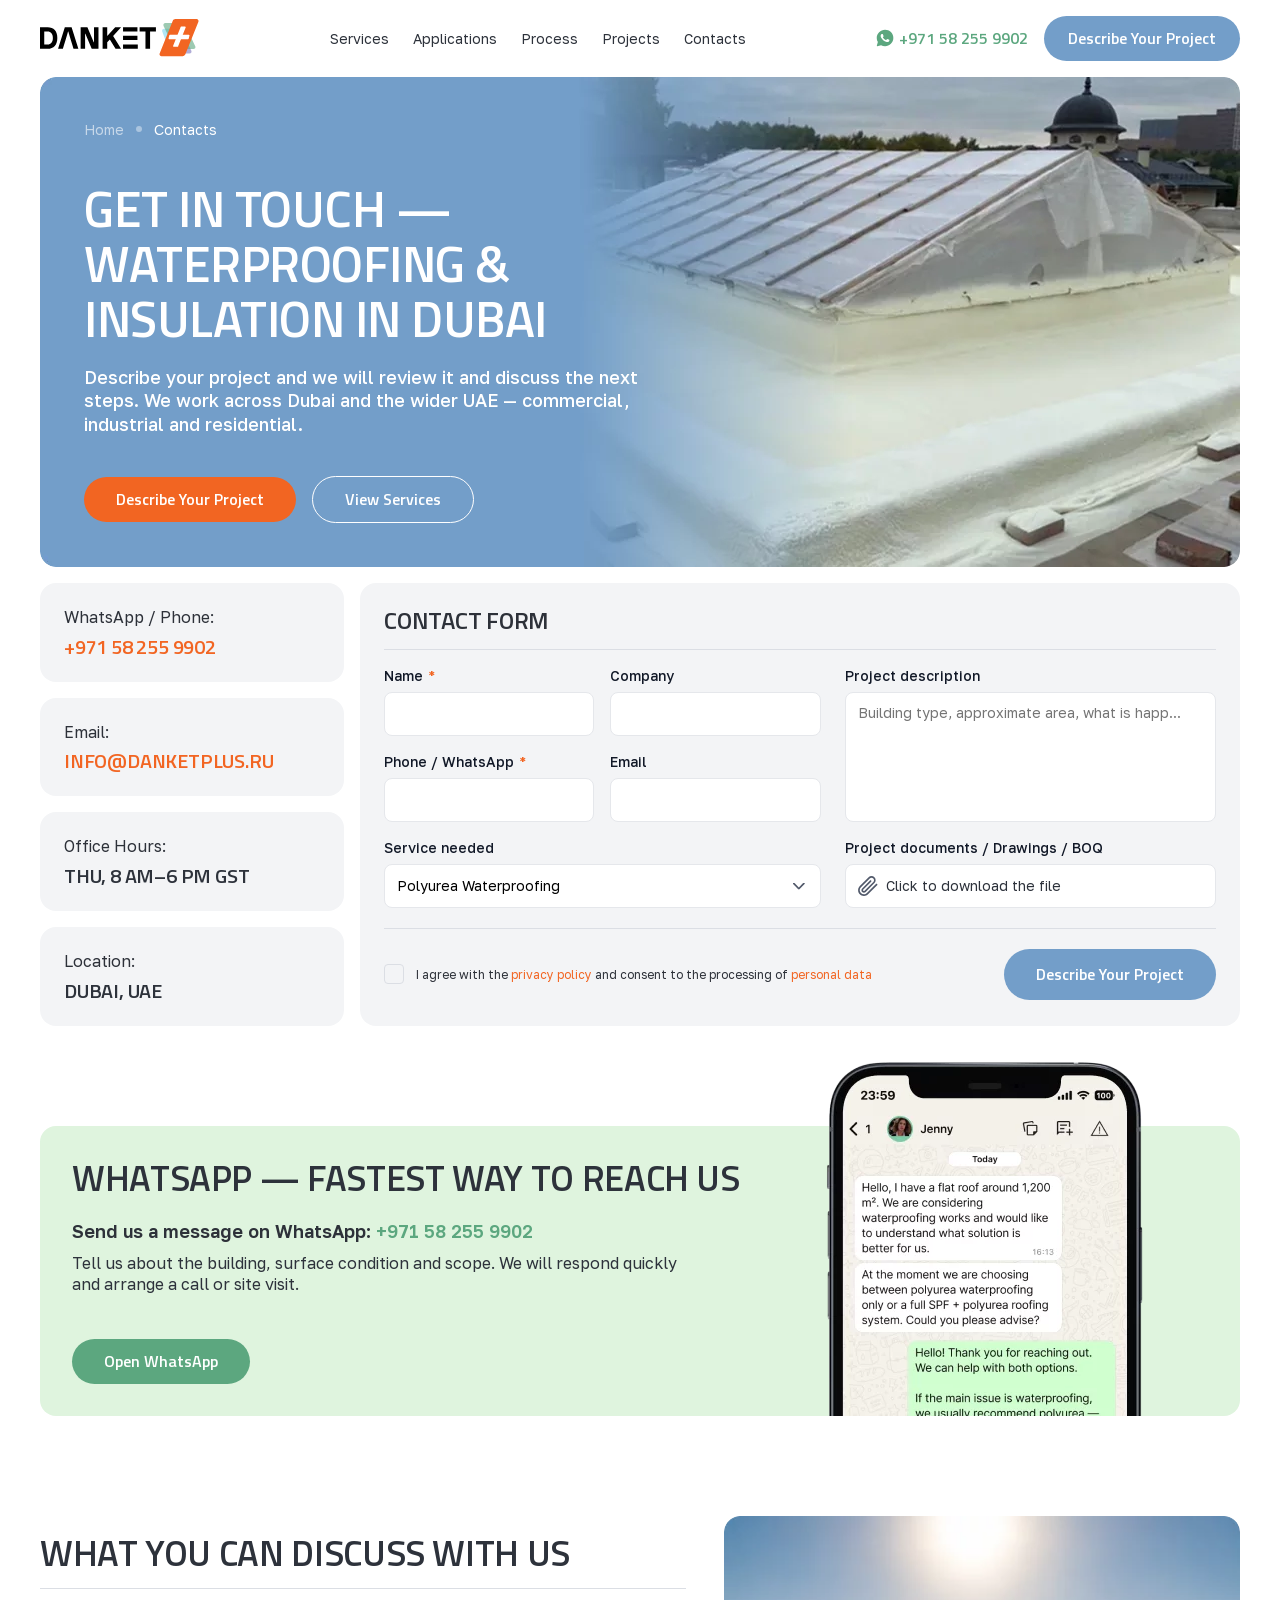
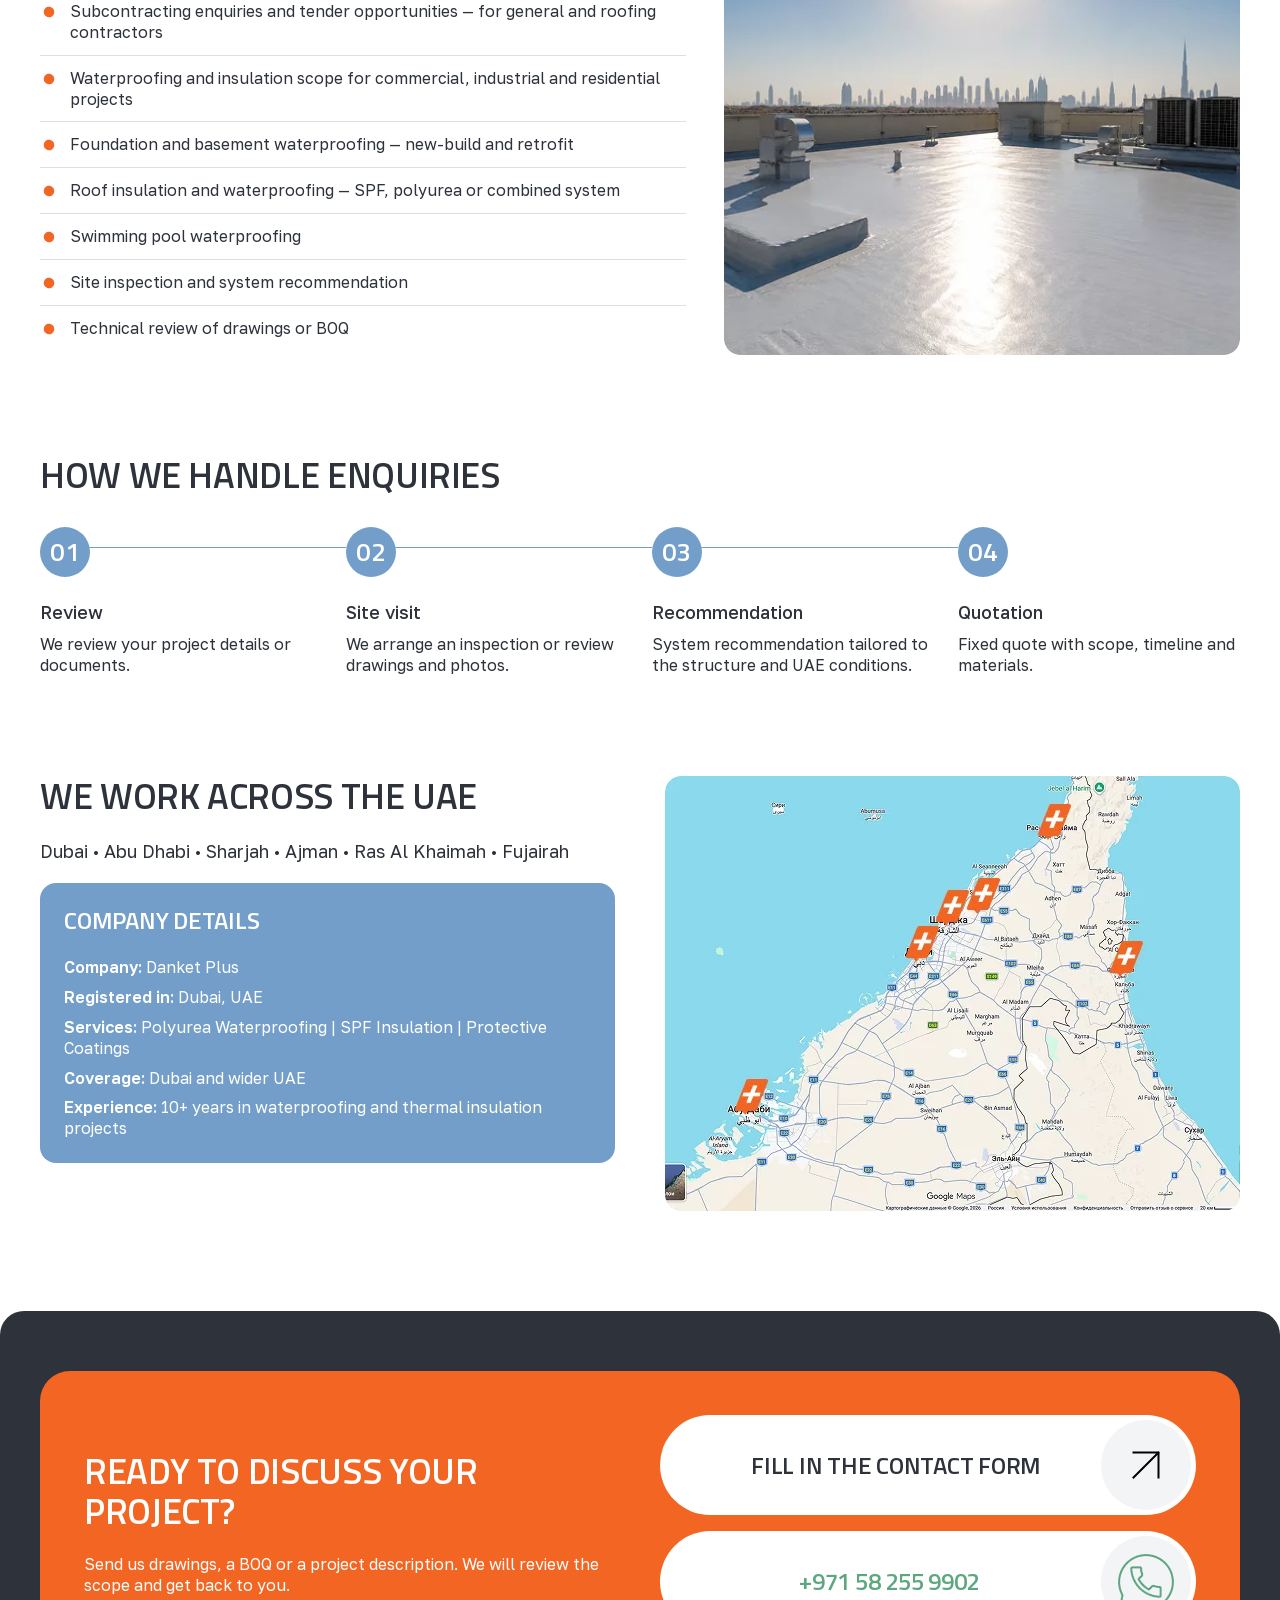
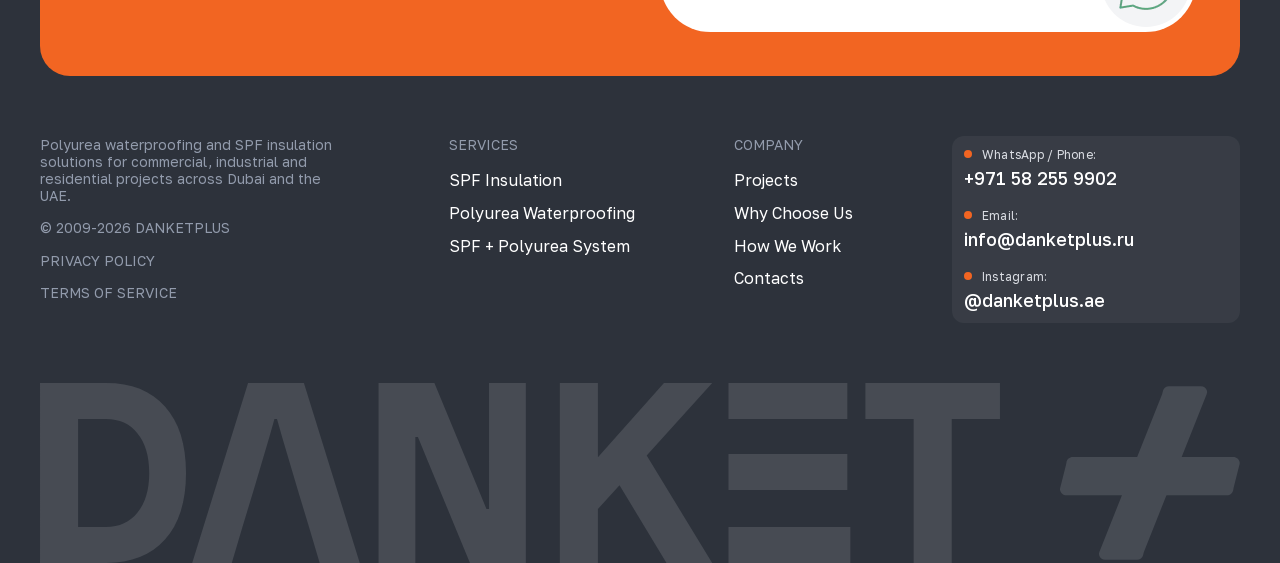
==== commit 353d23cf: "/pu-foam-insulation/ end 100%%" ====
--- a/index.html
+++ b/index.html
@@ -11,18 +11,11 @@
     <link rel="preload" href="assets/images/hero_bg-mobile.webp" as="image" type="image/webp"
         media="(max-width: 480px)">
     <link rel="preload" href="assets/images/hero_bg.webp" as="image" type="image/webp" media="(min-width: 481px)">
-    <!-- Preconnect to Google Fonts for performance -->
-    <link rel="preconnect" href="https://fonts.googleapis.com">
-    <link rel="preconnect" href="https://fonts.gstatic.com" crossorigin>
-    <!-- Asynchronous Google Fonts Loading to prevent render blocking -->
-    <link rel="preload"
-        href="https://fonts.googleapis.com/css2?family=Golos+Text:wght@400;500;600;700&family=Titillium+Web:wght@400;600;700&display=swap"
-        as="style" onload="this.onload=null;this.rel='stylesheet'">
-    <noscript>
-        <link
-            href="https://fonts.googleapis.com/css2?family=Golos+Text:wght@400;500;600;700&family=Titillium+Web:wght@400;600;700&display=swap"
-            rel="stylesheet">
-    </noscript>
+    <!-- Self-hosted fonts: preloaded so the first paint already has them.
+         Only the two faces used above the fold are preloaded. -->
+    <link rel="preload" href="assets/fonts/golos-text.woff2" as="font" type="font/woff2" crossorigin>
+    <link rel="preload" href="assets/fonts/titillium-web-600.woff2" as="font" type="font/woff2" crossorigin>
+    <link rel="stylesheet" href="assets/styles/fonts.css">
     <!-- Main Stylesheet -->
     <link rel="stylesheet" href="assets/styles/style.css">
 </head>
--- a/assets/styles/fonts.css
+++ b/assets/styles/fonts.css
@@ -0,0 +1,40 @@
+/* Self-hosted fonts (latin subset only — the site is English).
+   Replaces the async Google Fonts request that caused a visible
+   fallback-font flash and reflow on every uncached page load. */
+
+/* Golos Text ships as a variable font: one file covers 400-700. */
+@font-face {
+    font-family: 'Golos Text';
+    font-style: normal;
+    font-weight: 400 700;
+    font-display: swap;
+    src: url('../fonts/golos-text.woff2') format('woff2-variations');
+    unicode-range: U+0000-00FF, U+0131, U+0152-0153, U+02BB-02BC, U+02C6, U+02DA, U+02DC, U+0304, U+0308, U+0329, U+2000-206F, U+20AC, U+2122, U+2191, U+2193, U+2212, U+2215, U+FEFF, U+FFFD;
+}
+
+@font-face {
+    font-family: 'Titillium Web';
+    font-style: normal;
+    font-weight: 400;
+    font-display: swap;
+    src: url('../fonts/titillium-web-400.woff2') format('woff2');
+    unicode-range: U+0000-00FF, U+0131, U+0152-0153, U+02BB-02BC, U+02C6, U+02DA, U+02DC, U+0304, U+0308, U+0329, U+2000-206F, U+20AC, U+2122, U+2191, U+2193, U+2212, U+2215, U+FEFF, U+FFFD;
+}
+
+@font-face {
+    font-family: 'Titillium Web';
+    font-style: normal;
+    font-weight: 600;
+    font-display: swap;
+    src: url('../fonts/titillium-web-600.woff2') format('woff2');
+    unicode-range: U+0000-00FF, U+0131, U+0152-0153, U+02BB-02BC, U+02C6, U+02DA, U+02DC, U+0304, U+0308, U+0329, U+2000-206F, U+20AC, U+2122, U+2191, U+2193, U+2212, U+2215, U+FEFF, U+FFFD;
+}
+
+@font-face {
+    font-family: 'Titillium Web';
+    font-style: normal;
+    font-weight: 700;
+    font-display: swap;
+    src: url('../fonts/titillium-web-700.woff2') format('woff2');
+    unicode-range: U+0000-00FF, U+0131, U+0152-0153, U+02BB-02BC, U+02C6, U+02DA, U+02DC, U+0304, U+0308, U+0329, U+2000-206F, U+20AC, U+2122, U+2191, U+2193, U+2212, U+2215, U+FEFF, U+FFFD;
+}
--- a/assets/styles/style.css
+++ b/assets/styles/style.css
@@ -2781,6 +2781,16 @@
     grid-template-columns: 1fr;
   }
 }
+.features-grid__left--col-flow {
+  grid-auto-flow: column;
+  grid-template-rows: repeat(2, 1fr);
+}
+@media (max-width: 480px) {
+  .features-grid__left--col-flow {
+    grid-auto-flow: row;
+    grid-template-rows: none;
+  }
+}
 .features-grid__right {
   display: flex;
   height: 100%;
@@ -2854,12 +2864,6 @@
   letter-spacing: -0.24px;
   text-transform: uppercase;
   margin: 0;
-}
-@media (max-width: 1024px) {
-  .blue-feature-card__text {
-    font-size: 20px;
-    letter-spacing: -0.2px;
-  }
 }
 
 .why-dubai {
@@ -3106,6 +3110,12 @@
     letter-spacing: -0.24px;
   }
 }
+.apply-section--spf {
+  background-color: #F4F6F8;
+}
+.apply-section--spf .apply-section__title {
+  color: var(--txt-primary, #2D323B);
+}
 
 .apply-grid {
   display: grid;
@@ -3172,15 +3182,18 @@
   }
 }
 .apply-card__title {
-  font-family: "Titillium Web", sans-serif;
+  color: var(--txt-primary, #2D323B);
+  font-family: "Titillium Web";
   font-size: 24px;
+  font-style: normal;
   font-weight: 600;
-  color: #2D323B;
+  line-height: 110%;
+  /* 26.4px */
+  letter-spacing: -0.24px;
   text-transform: uppercase;
   margin: 0 0 16px 0;
   padding-bottom: 16px;
   border-bottom: 1px solid #DBDEE4;
-  letter-spacing: -0.24px;
 }
 @media (max-width: 768px) {
   .apply-card__title {
@@ -3195,6 +3208,7 @@
   font-weight: 400;
   line-height: 130%;
   margin: 0;
+  margin-bottom: 16px;
 }
 .apply-card__text strong {
   font-weight: 600;
@@ -3229,6 +3243,125 @@
   -o-object-fit: cover;
      object-fit: cover;
   display: block;
+}
+.apply-card__badge {
+  display: inline-flex;
+  align-items: center;
+  gap: 8px;
+  color: var(--txt-secondary, #525A6B);
+  font-family: "Golos Text", -apple-system, BlinkMacSystemFont, sans-serif;
+  font-size: 11px;
+  font-weight: 600;
+  line-height: 130%;
+  letter-spacing: 0.55px;
+  text-transform: uppercase;
+  margin-bottom: 12px;
+}
+.apply-card__badge::before {
+  content: "";
+  width: 6px;
+  height: 6px;
+  border-radius: 50%;
+  background-color: #F26522;
+  flex-shrink: 0;
+}
+.apply-card__footer {
+  color: var(--txt-primary, #2D323B);
+  font-family: "Golos Text", -apple-system, BlinkMacSystemFont, sans-serif;
+  font-size: 18px;
+  font-style: normal;
+  font-weight: 400;
+  line-height: 130%;
+  margin: 16px 0 0 0;
+  padding-top: 16px;
+  border-top: 1px solid #DBDEE4;
+}
+.apply-card__footer strong {
+  font-weight: 500;
+}
+@media (max-width: 768px) {
+  .apply-card__footer {
+    font-size: 16px;
+    padding-top: 8px;
+    margin-top: 8px;
+  }
+}
+.apply-card--spf .apply-card__media {
+  height: 234px;
+}
+@media (max-width: 950px) {
+  .apply-card--spf .apply-card__media {
+    height: 220px;
+  }
+}
+@media (max-width: 480px) {
+  .apply-card--spf .apply-card__media {
+    height: 169px;
+  }
+}
+@media (min-width: 951px) {
+  .apply-card--spf .apply-card__title {
+    min-height: 52.8px;
+    box-sizing: content-box;
+  }
+  .apply-card--spf .apply-card__footer {
+    margin-top: auto;
+    min-height: 46.8px;
+    box-sizing: content-box;
+  }
+}
+.apply-card--overlay {
+  grid-column: span 2;
+  position: relative;
+  display: block;
+}
+@media (max-width: 950px) {
+  .apply-card--overlay {
+    grid-column: span 1;
+  }
+}
+.apply-card--overlay .apply-card__media {
+  width: 100%;
+  height: 390px;
+  margin-top: 0;
+  border-radius: 16px;
+}
+@media (max-width: 950px) {
+  .apply-card--overlay .apply-card__media {
+    height: 300px;
+  }
+}
+@media (max-width: 768px) {
+  .apply-card--overlay .apply-card__media {
+    height: 200px;
+  }
+}
+.apply-card--overlay .apply-card__info {
+  position: absolute;
+  top: 24px;
+  bottom: 24px;
+  left: 24px;
+  width: 584px;
+  max-width: calc(100% - 48px);
+  background-color: #FFFFFF;
+  border-radius: 12px;
+  padding: 24px;
+  justify-content: center;
+}
+@media (max-width: 768px) {
+  .apply-card--overlay .apply-card__media {
+    height: 500px;
+  }
+  .apply-card--overlay .apply-card__info {
+    top: auto;
+    left: 12px;
+    right: 12px;
+    bottom: 12px;
+    width: auto;
+    max-width: none;
+    border-radius: 12px;
+    padding: 16px;
+  }
 }
 
 .apply-btn {
@@ -3965,17 +4098,17 @@
 }
 
 .orders__slide {
-  width: 270px;
+  width: 260px;
   height: auto;
 }
 @media (max-width: 1024px) {
   .orders__slide {
-    width: 250px;
+    width: 252px;
   }
 }
 @media (max-width: 768px) {
   .orders__slide {
-    width: 250px;
+    width: 180px;
   }
 }
 
@@ -3988,14 +4121,15 @@
 .orders-card__img {
   display: block;
   width: 100%;
-  height: 358px;
+  height: 345px;
   -o-object-fit: cover;
      object-fit: cover;
   border-radius: 16px;
 }
-@media (max-width: 1024px) {
+@media (max-width: 768px) {
   .orders-card__img {
-    height: 356px;
+    height: 382px;
+    border-radius: 12px;
   }
 }
 
@@ -4084,9 +4218,9 @@
 @media (max-width: 768px) {
   .lp-card {
     flex-direction: column;
-    border-radius: 16px;
-    padding: 8px;
-    gap: 8px;
+    border-radius: 20px;
+    padding: 4px;
+    gap: 4px;
   }
 }
 
@@ -4120,6 +4254,11 @@
   letter-spacing: 0.24px;
   text-transform: uppercase;
   margin-bottom: 16px;
+}
+@media (max-width: 768px) {
+  .lp-card__eyebrow {
+    margin-bottom: 12px;
+  }
 }
 
 .lp-card__dot {
@@ -4192,6 +4331,11 @@
   font-weight: 400;
   line-height: 130%;
 }
+@media screen and (max-width: 480px) {
+  .lp-card__metric-label {
+    font-size: 12px;
+  }
+}
 
 .lp-card__metric-value {
   color: var(--Brand-primary, #F26522);
@@ -4204,7 +4348,8 @@
 }
 @media (max-width: 768px) {
   .lp-card__metric-value {
-    font-size: 18px;
+    font-size: 20px;
+    letter-spacing: -0.2px;
   }
 }
 
@@ -4337,15 +4482,18 @@
 }
 .lp-pagination .swiper-pagination-bullet {
   width: 24px;
-  height: 3px;
+  height: 4px;
   margin: 0;
-  border-radius: 2px;
-  background: #D3D7DE;
+  opacity: 0.3;
+  background: #2D323B;
+  transition: background-color 0.2s ease;
+  border-radius: 0;
+}
+.lp-pagination .swiper-pagination-bullet-active {
+  width: 50px;
+  height: 5px;
+  background: #2D323B;
   opacity: 1;
-  transition: background-color 0.2s ease;
-}
-.lp-pagination .swiper-pagination-bullet-active {
-  background: var(--txt-primary, #2D323B);
 }
 
 .faq {
@@ -4484,25 +4632,35 @@
 }
 
 .faq-item.is-open .faq-item__icon,
-.faq-item__head:hover .faq-item__icon,
 .faq-item__head:focus-visible .faq-item__icon {
   background: #739EC9;
 }
 
 .faq-item.is-open .faq-item__icon-plus,
-.faq-item__head:hover .faq-item__icon-plus,
 .faq-item__head:focus-visible .faq-item__icon-plus {
   opacity: 0;
   transform: translate(-50%, -50%) rotate(90deg);
 }
 
 .faq-item.is-open .faq-item__icon-close,
-.faq-item__head:hover .faq-item__icon-close,
 .faq-item__head:focus-visible .faq-item__icon-close {
   opacity: 1;
   transform: translate(-50%, -50%) rotate(0deg);
 }
 
+@media (hover: hover) and (pointer: fine) {
+  .faq-item__head:hover .faq-item__icon {
+    background: #739EC9;
+  }
+  .faq-item__head:hover .faq-item__icon-plus {
+    opacity: 0;
+    transform: translate(-50%, -50%) rotate(90deg);
+  }
+  .faq-item__head:hover .faq-item__icon-close {
+    opacity: 1;
+    transform: translate(-50%, -50%) rotate(0deg);
+  }
+}
 .faq-item__question {
   font-family: "Golos Text", -apple-system, BlinkMacSystemFont, sans-serif;
   font-size: 18px;
@@ -4561,4 +4719,483 @@
 
 .local-projects__slider .swiper-slide {
   width: 100%;
+}
+
+.solutions {
+  margin-bottom: 100px;
+  background-color: #739EC9;
+  padding: 100px 0;
+  overflow: hidden;
+  position: relative;
+}
+@media (max-width: 1024px) {
+  .solutions {
+    padding: 80px 0;
+    margin-bottom: 80px;
+  }
+}
+@media (max-width: 480px) {
+  .solutions {
+    padding-top: 60px;
+    padding-bottom: 251px;
+    margin-bottom: 60px;
+  }
+}
+.solutions__head {
+  display: grid;
+  grid-template-columns: 1fr 1fr;
+  gap: 24px;
+  align-items: end;
+  margin-bottom: 24px;
+}
+@media (max-width: 768px) {
+  .solutions__head {
+    grid-template-columns: 1fr;
+    gap: 16px;
+  }
+}
+.solutions__title {
+  color: #FFFFFF;
+  font-family: "Titillium Web", sans-serif;
+  font-size: 36px;
+  font-weight: 600;
+  line-height: 110%;
+  letter-spacing: -0.36px;
+  text-transform: uppercase;
+  margin: 0;
+}
+@media (max-width: 1024px) {
+  .solutions__title {
+    font-size: 28px;
+    letter-spacing: -0.28px;
+  }
+}
+@media (max-width: 480px) {
+  .solutions__title {
+    font-size: 24px;
+    letter-spacing: -0.24px;
+  }
+}
+.solutions__description {
+  color: #FFFFFF;
+  font-family: "Golos Text", -apple-system, BlinkMacSystemFont, sans-serif;
+  font-size: 16px;
+  font-weight: 400;
+  line-height: 130%;
+  margin: 0;
+}
+@media (max-width: 480px) {
+  .solutions__description {
+    font-size: 15px;
+  }
+}
+.solutions__grid {
+  display: grid;
+  grid-template-columns: 1fr 1fr;
+  gap: 24px;
+}
+@media (max-width: 480px) {
+  .solutions__grid {
+    grid-template-columns: 1fr;
+    gap: 16px;
+  }
+}
+
+.solution-card {
+  position: relative;
+  border-radius: 16px;
+  overflow: hidden;
+  aspect-ratio: 588/287;
+  display: block;
+}
+@media (max-width: 480px) {
+  .solution-card {
+    border-radius: 12px;
+  }
+}
+.solution-card__image {
+  position: absolute;
+  inset: 0;
+  width: 100%;
+  height: 100%;
+  -o-object-fit: cover;
+     object-fit: cover;
+  display: block;
+}
+.solution-card__title {
+  position: absolute;
+  z-index: 2;
+  top: 0;
+  left: 0;
+  right: 0;
+  color: #FFFFFF;
+  font-family: "Titillium Web", sans-serif;
+  font-size: 24px;
+  font-style: normal;
+  font-weight: 600;
+  line-height: 110%;
+  letter-spacing: -0.24px;
+  text-transform: uppercase;
+  margin: 0;
+  padding: 24px;
+  box-sizing: border-box;
+}
+@media (max-width: 480px) {
+  .solution-card__title {
+    font-size: 18px;
+    letter-spacing: -0.18px;
+    padding: 16px;
+  }
+}
+
+.one-system {
+  display: grid;
+  grid-template-columns: 1fr 1fr;
+  gap: 24px;
+  align-items: end;
+  margin-top: 100px;
+}
+@media (max-width: 768px) {
+  .one-system {
+    grid-template-columns: 1fr;
+    gap: 0;
+    margin-top: 60px;
+  }
+}
+.one-system__content {
+  display: flex;
+  flex-direction: column;
+}
+@media (max-width: 768px) {
+  .one-system__content {
+    padding-bottom: 0;
+  }
+}
+.one-system__title {
+  color: #FFFFFF;
+  font-family: "Titillium Web", sans-serif;
+  font-size: 36px;
+  font-weight: 600;
+  line-height: 110%;
+  letter-spacing: -0.36px;
+  text-transform: uppercase;
+  margin: 0 0 24px 0;
+}
+@media (max-width: 1024px) {
+  .one-system__title {
+    font-size: 28px;
+    letter-spacing: -0.28px;
+  }
+}
+@media (max-width: 480px) {
+  .one-system__title {
+    font-size: 24px;
+    letter-spacing: -0.24px;
+  }
+}
+.one-system__lead {
+  color: #FFFFFF;
+  font-family: "Golos Text", -apple-system, BlinkMacSystemFont, sans-serif;
+  font-size: 16px;
+  font-weight: 600;
+  line-height: 130%;
+  margin: 0 0 16px 0;
+}
+.one-system__text {
+  color: #FFFFFF;
+  font-family: "Golos Text", -apple-system, BlinkMacSystemFont, sans-serif;
+  font-size: 16px;
+  font-weight: 400;
+  line-height: 130%;
+  margin: 0 0 16px 0;
+}
+.one-system__text:last-of-type {
+  margin-bottom: 0;
+}
+.one-system__text strong {
+  font-weight: 600;
+}
+@media (max-width: 480px) {
+  .one-system__text {
+    font-size: 15px;
+  }
+}
+.one-system__badge {
+  width: 620px;
+  margin-top: 149px;
+  align-self: flex-start;
+  border-radius: 16px;
+  background-color: #F3F4F6;
+  padding: 32px;
+  box-sizing: border-box;
+  position: relative;
+  z-index: 1;
+}
+@media (max-width: 480px) {
+  .one-system__badge {
+    width: auto;
+    padding: 24px;
+    margin-top: 31px;
+  }
+}
+.one-system__badge-text {
+  color: var(--Dubai-blue, #739EC9);
+  font-family: "Titillium Web";
+  font-size: 24px;
+  font-style: normal;
+  font-weight: 600;
+  line-height: 110%;
+  /* 26.4px */
+  letter-spacing: -0.24px;
+  text-transform: uppercase;
+  margin: 0;
+}
+@media (max-width: 480px) {
+  .one-system__badge-text {
+    font-size: 19px;
+    letter-spacing: -0.19px;
+  }
+}
+.one-system__media {
+  align-self: end;
+  position: absolute;
+  right: 0;
+  bottom: 0;
+  width: min(975px, 67.7vw);
+  aspect-ratio: 975/865;
+  height: auto;
+}
+@media (max-width: 768px) {
+  .one-system__media {
+    width: auto;
+    aspect-ratio: auto;
+    bottom: 0;
+    height: 442px;
+    right: -57px;
+  }
+}
+.one-system__image {
+  width: 100%;
+  height: 100%;
+  -o-object-fit: cover;
+     object-fit: cover;
+  display: block;
+}
+
+.heat-roof {
+  padding-top: 0;
+  padding-bottom: 100px;
+  background-color: #FFFFFF;
+}
+@media (max-width: 1024px) {
+  .heat-roof {
+    padding-bottom: 80px;
+  }
+}
+@media (max-width: 480px) {
+  .heat-roof {
+    padding-bottom: 60px;
+  }
+}
+.heat-roof__grid {
+  display: grid;
+  grid-template-columns: 1fr 1fr;
+  gap: 32px;
+  align-items: center;
+}
+.heat-roof__grid > * {
+  min-width: 0;
+}
+@media (max-width: 1024px) {
+  .heat-roof__grid {
+    grid-template-columns: 1fr;
+    gap: 24px;
+  }
+}
+.heat-roof__info {
+  display: flex;
+  flex-direction: column;
+}
+.heat-roof__title {
+  color: var(--txt-primary, #2D323B);
+  font-family: "Titillium Web", sans-serif;
+  font-size: 36px;
+  font-weight: 600;
+  line-height: 110%;
+  letter-spacing: -0.36px;
+  text-transform: uppercase;
+  margin: 0 0 16px 0;
+}
+@media (max-width: 768px) {
+  .heat-roof__title {
+    font-size: 24px;
+    letter-spacing: -0.24px;
+  }
+}
+.heat-roof__description {
+  color: var(--txt-primary, #2D323B);
+  font-family: "Golos Text", -apple-system, BlinkMacSystemFont, sans-serif;
+  font-size: 18px;
+  font-style: normal;
+  font-weight: 400;
+  line-height: 130%;
+  margin: 0 0 24px 0;
+}
+@media (max-width: 768px) {
+  .heat-roof__description {
+    font-size: 15px;
+    margin-bottom: 20px;
+  }
+}
+.heat-roof__list {
+  list-style: none;
+  padding: 0;
+  margin: 0;
+  border-top: 1px solid #DBDEE4;
+}
+@media (max-width: 1024px) {
+  .heat-roof__list {
+    display: grid;
+    grid-template-columns: repeat(2, 1fr);
+    grid-template-rows: repeat(2, auto);
+    grid-auto-flow: column;
+    -moz-column-gap: 32px;
+         column-gap: 32px;
+    border-top: none;
+  }
+}
+@media (max-width: 480px) {
+  .heat-roof__list {
+    display: block;
+    border-top: 1px solid #DBDEE4;
+  }
+}
+.heat-roof__item {
+  display: flex;
+  align-items: center;
+  gap: 10px;
+  padding: 12px 0;
+  border-bottom: 1px solid #DBDEE4;
+}
+@media (max-width: 1024px) {
+  .heat-roof__item {
+    border-top: 1px solid #DBDEE4;
+    border-bottom: none;
+  }
+}
+@media (max-width: 480px) {
+  .heat-roof__item {
+    border-top: none;
+    border-bottom: 1px solid #DBDEE4;
+  }
+}
+.heat-roof__icon {
+  width: 24px;
+  height: 24px;
+  flex-shrink: 0;
+  display: flex;
+  align-items: center;
+  justify-content: center;
+}
+.heat-roof__icon svg {
+  display: block;
+  width: 20px;
+  height: 20px;
+}
+.heat-roof__item-title {
+  color: var(--txt-primary, #2D323B);
+  font-family: "Golos Text", -apple-system, BlinkMacSystemFont, sans-serif;
+  font-size: 16px;
+  font-weight: 600;
+  line-height: 130%;
+  margin: 0;
+}
+@media (max-width: 768px) {
+  .heat-roof__item-title {
+    font-size: 15px;
+  }
+}
+.heat-roof__media {
+  width: 100%;
+}
+.heat-roof__image-wrapper {
+  position: relative;
+  border-radius: 16px;
+  overflow: hidden;
+  width: 100%;
+  aspect-ratio: 584/440;
+}
+@media (max-width: 1025px) {
+  .heat-roof__image-wrapper {
+    aspect-ratio: unset;
+    height: 379px;
+  }
+}
+.heat-roof__image {
+  position: absolute;
+  inset: 0;
+  width: 100%;
+  height: 100%;
+  -o-object-fit: cover;
+     object-fit: cover;
+  display: block;
+}
+.heat-roof__badge {
+  position: absolute;
+  right: 16px;
+  bottom: 16px;
+  max-width: 380px;
+  border-radius: 12px;
+  background: var(--bg-primary, #FFF);
+  padding: 16px;
+  box-sizing: border-box;
+}
+@media (max-width: 480px) {
+  .heat-roof__badge {
+    left: 12px;
+    right: 12px;
+    bottom: 12px;
+    max-width: none;
+  }
+}
+.heat-roof__badge-text {
+  color: var(--txt-primary, #2D323B);
+  font-family: "Golos Text", -apple-system, BlinkMacSystemFont, sans-serif;
+  font-size: 16px;
+  font-style: normal;
+  font-weight: 400;
+  line-height: 130%;
+  margin: 0;
+}
+@media (max-width: 480px) {
+  .heat-roof__badge-text {
+    font-size: 15px;
+  }
+}
+
+.process-title--mobile {
+  display: none;
+}
+
+@media (max-width: 480px) {
+  .process-title--desktop {
+    display: none;
+  }
+  .process-title--mobile {
+    display: block;
+  }
+}
+.faq__subtitle {
+  display: none;
+  font-family: "Golos Text", -apple-system, BlinkMacSystemFont, sans-serif;
+  font-size: 15px;
+  font-weight: 400;
+  line-height: 140%;
+  color: var(--txt-secondary, #525A6B);
+  margin: -12px 0 20px 0;
+}
+@media (max-width: 768px) {
+  .faq__subtitle {
+    display: block;
+  }
 }/*# sourceMappingURL=style.css.map */
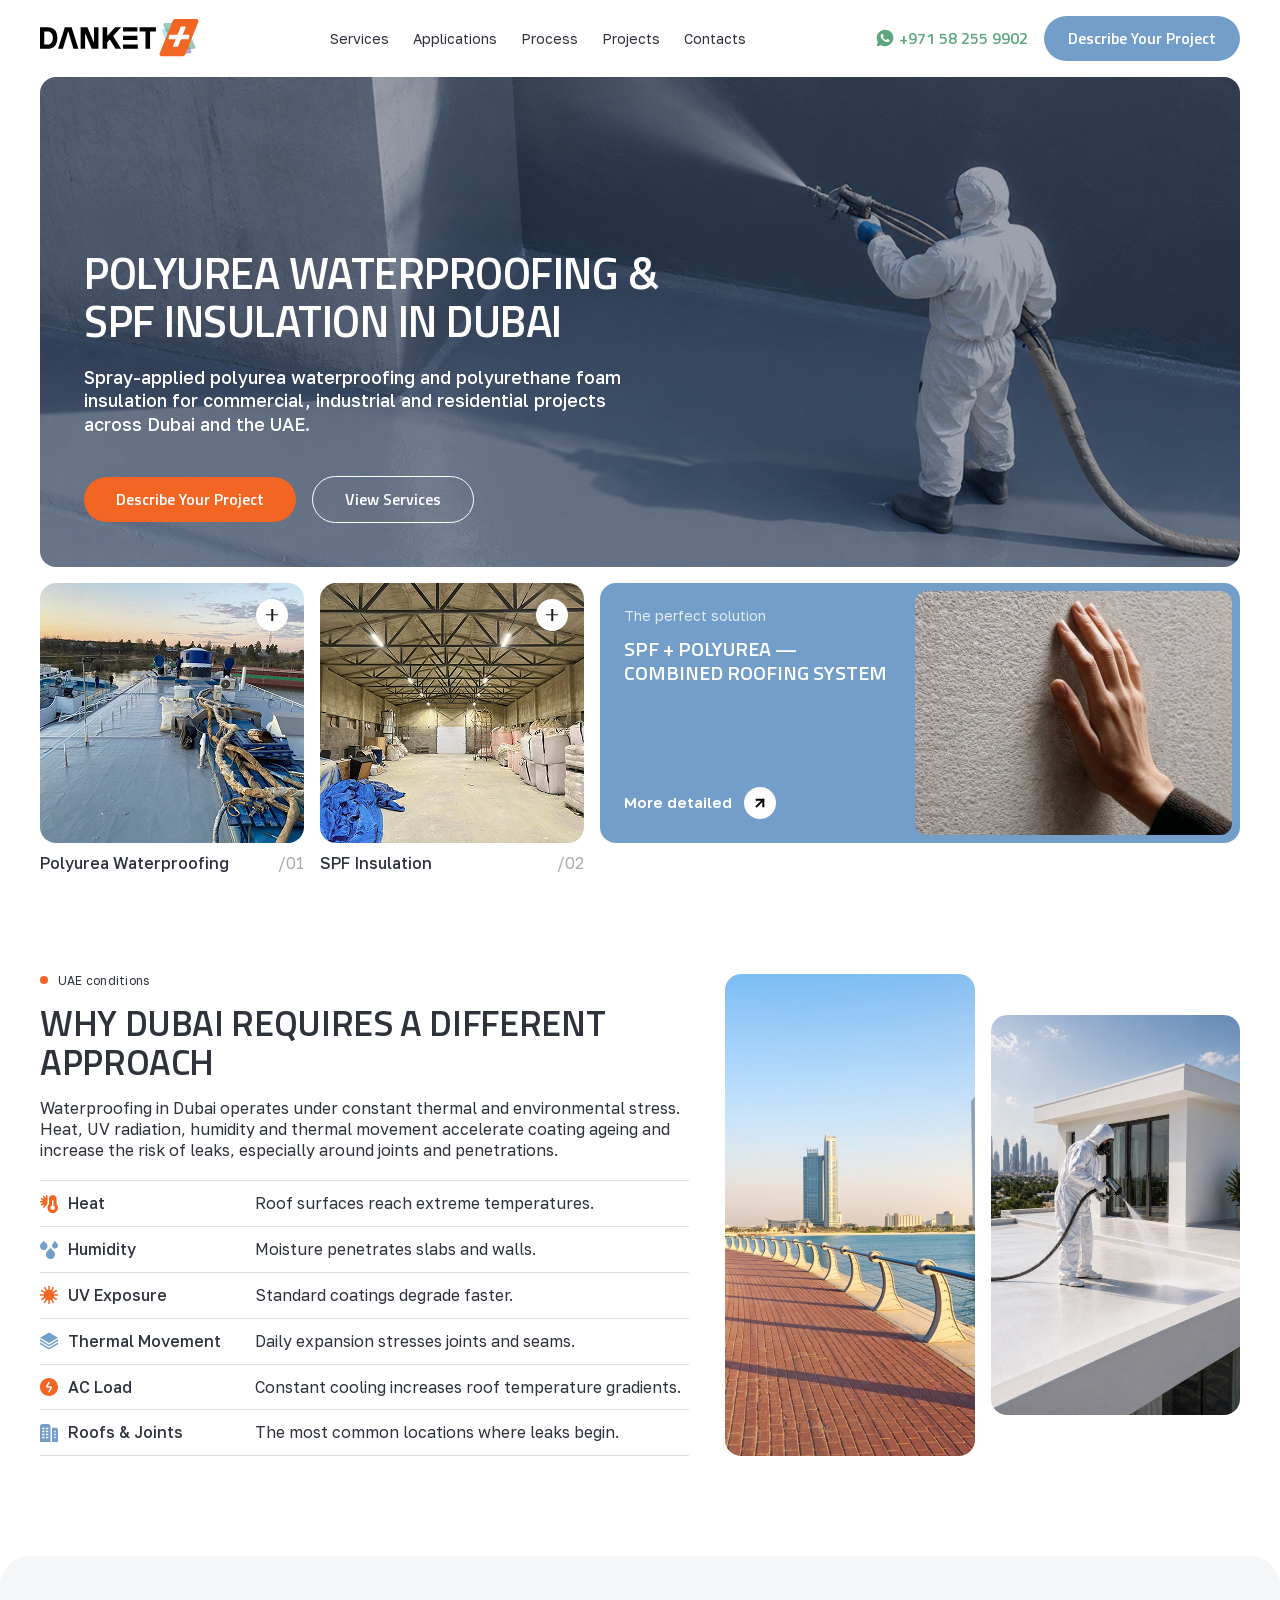
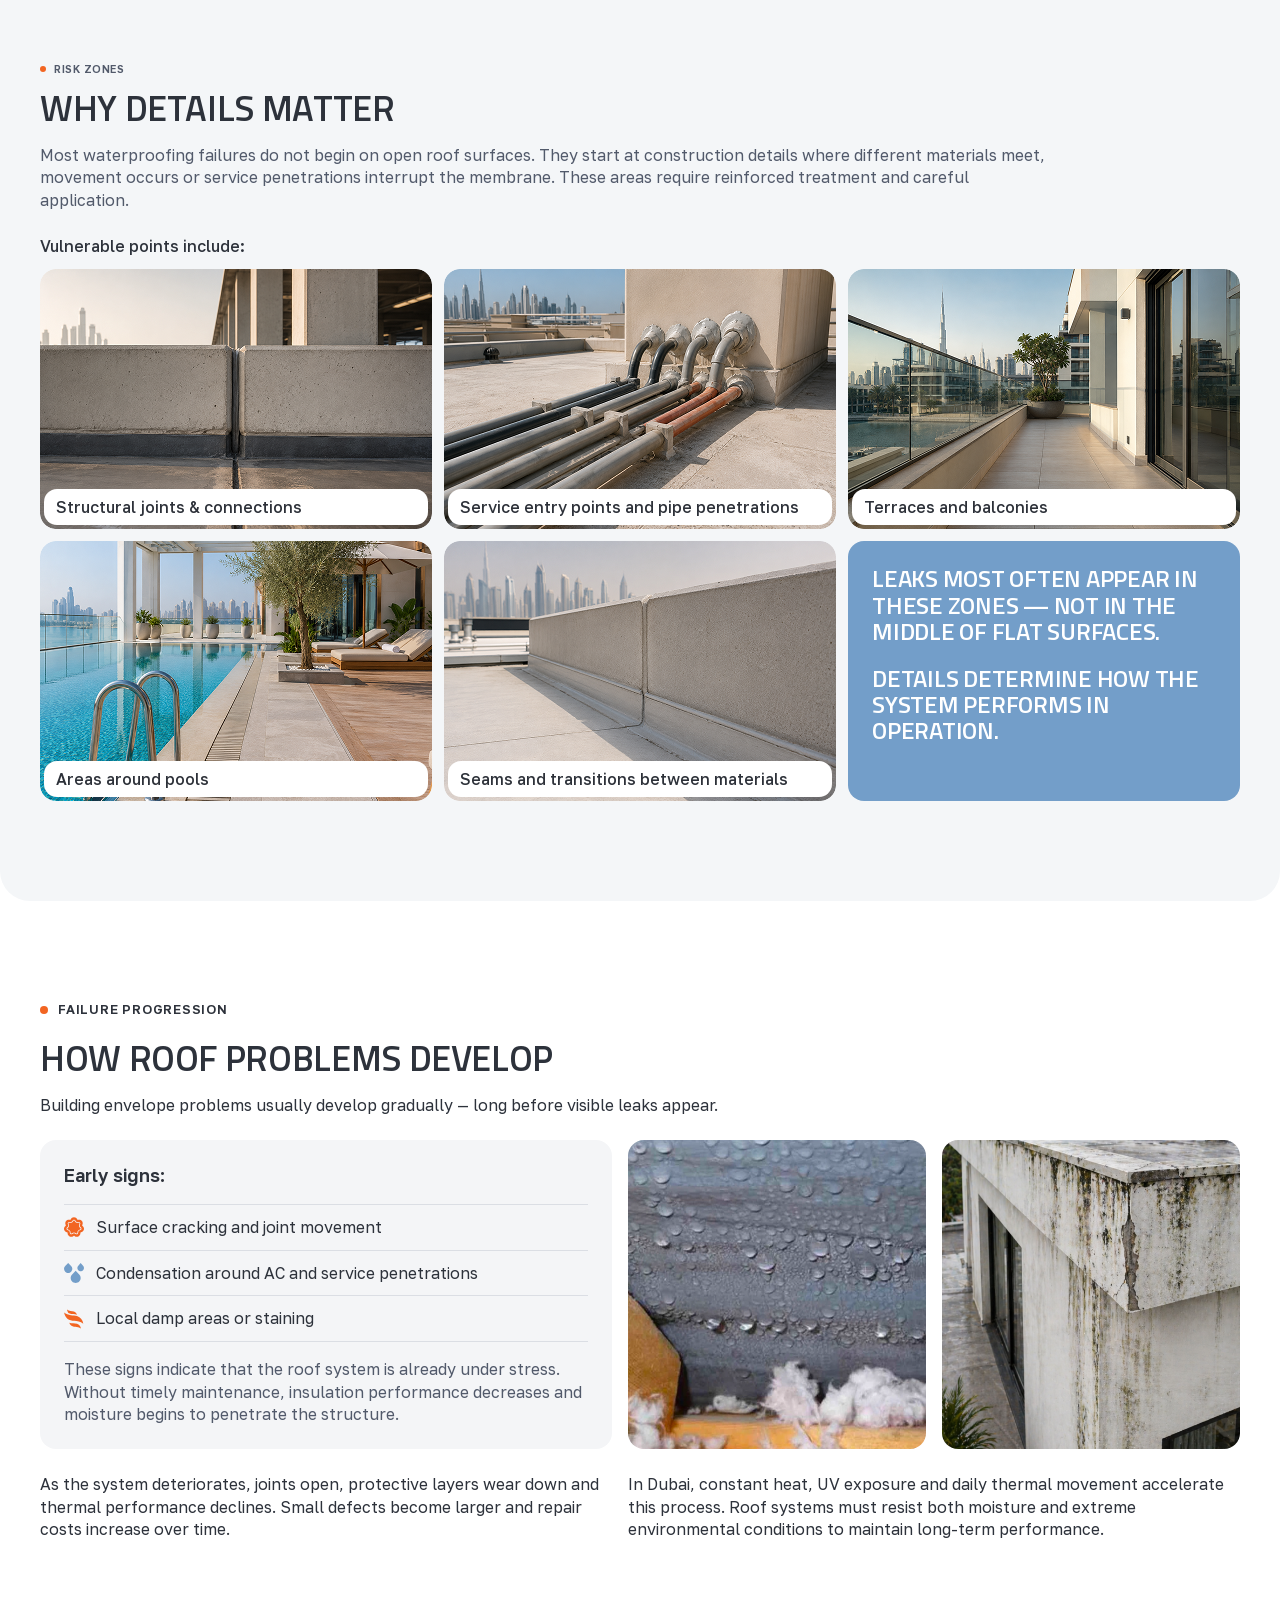
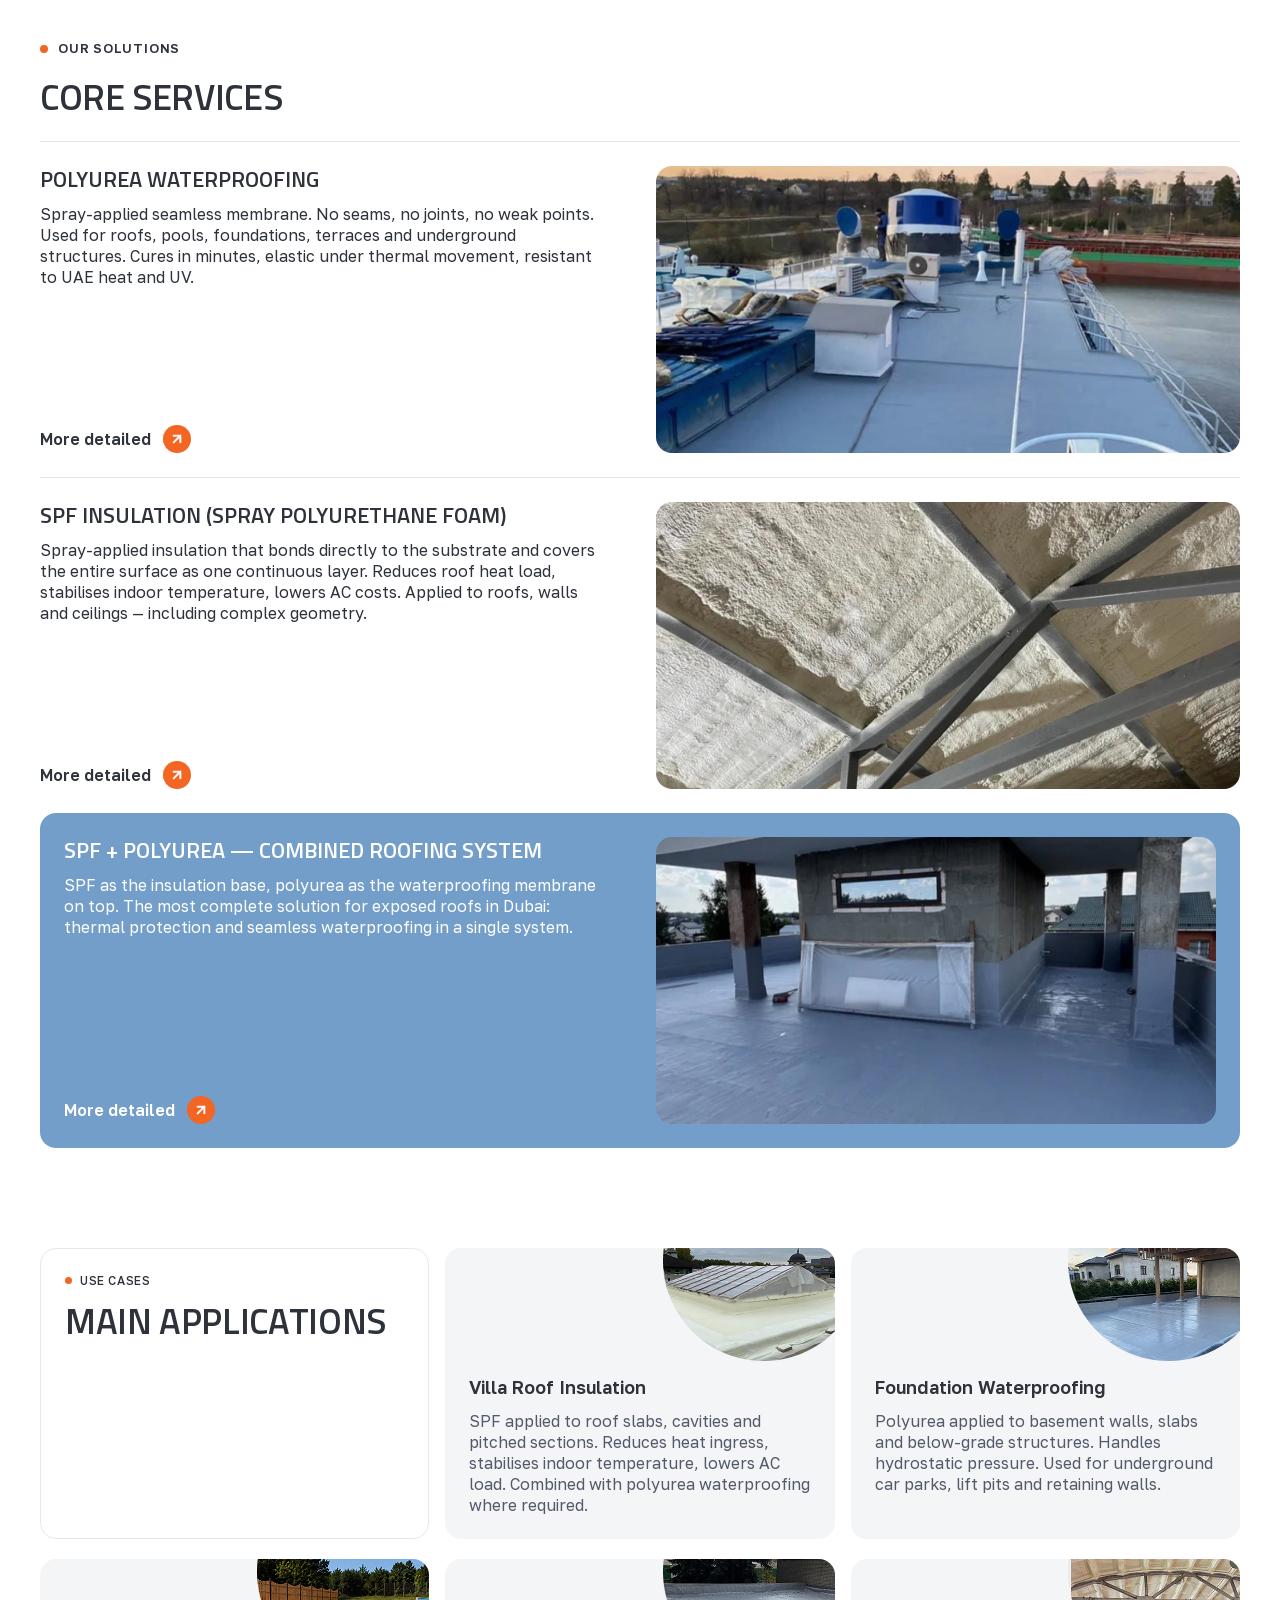
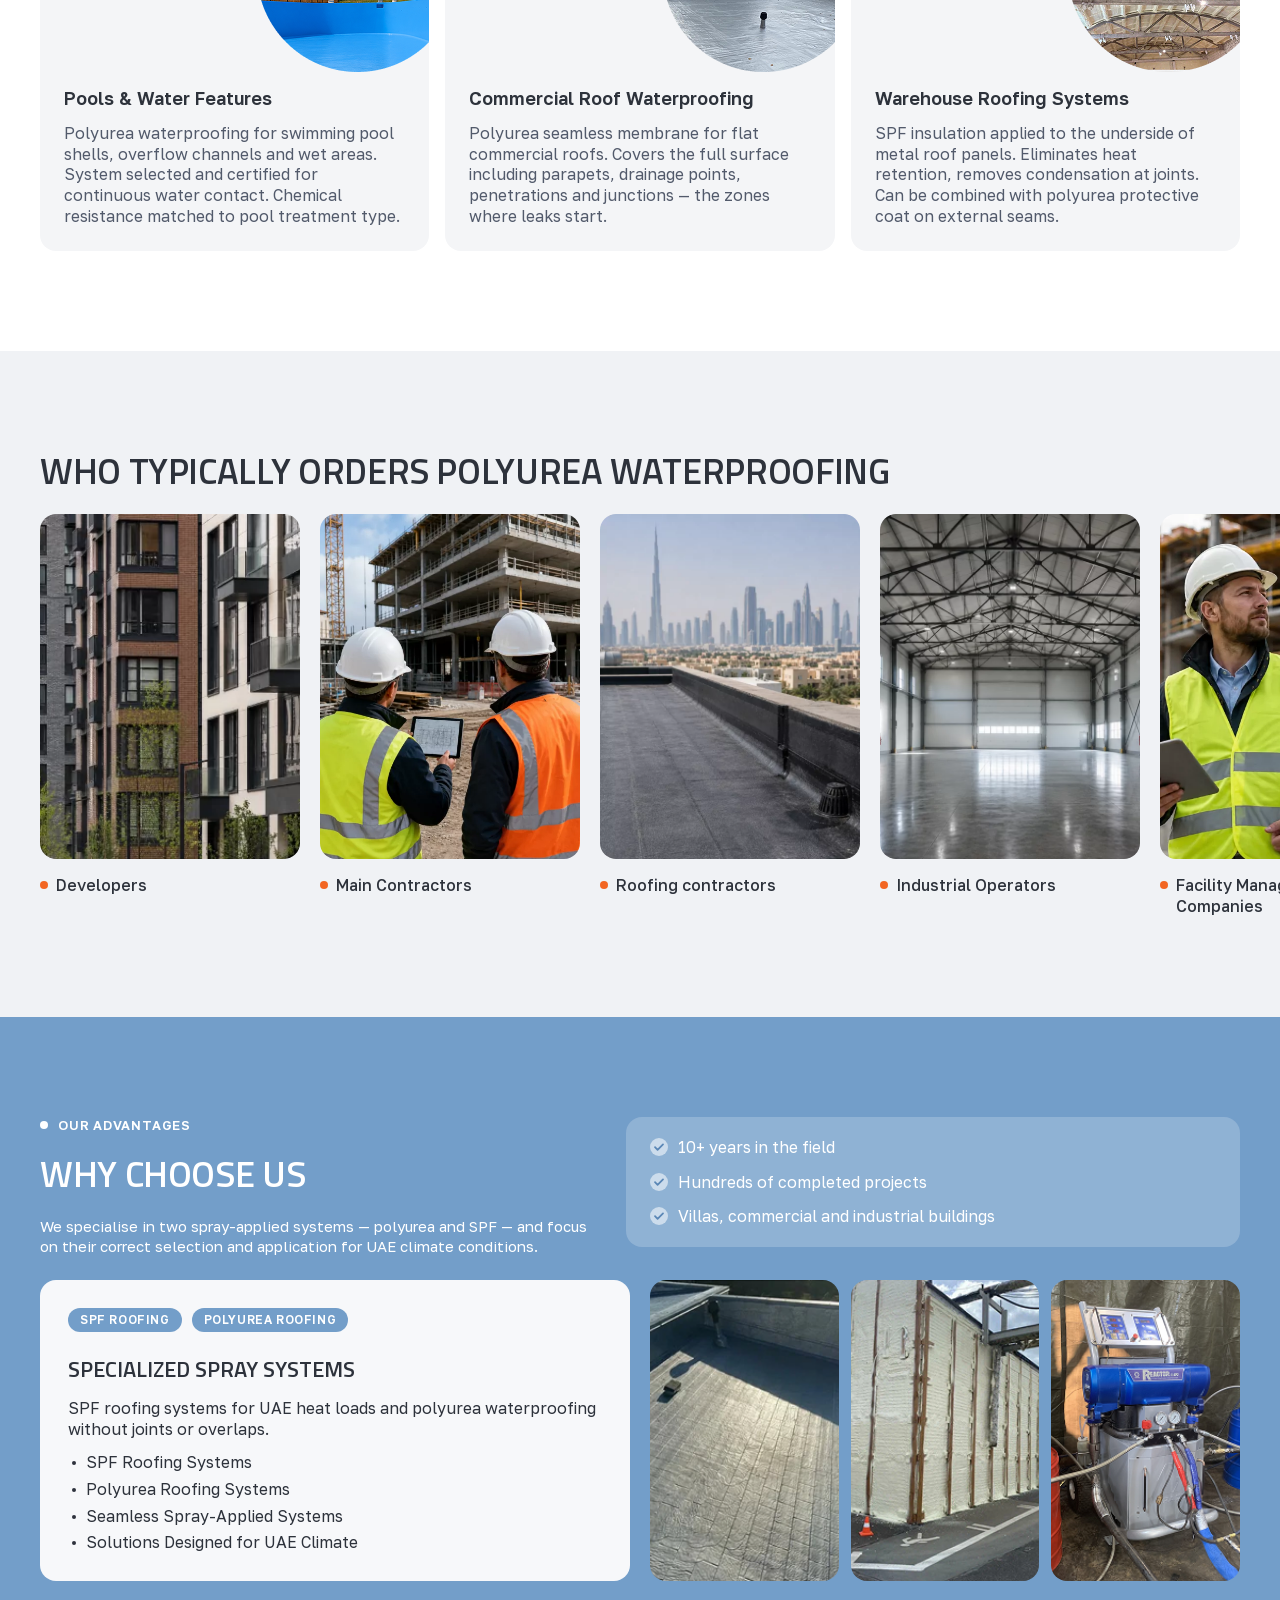
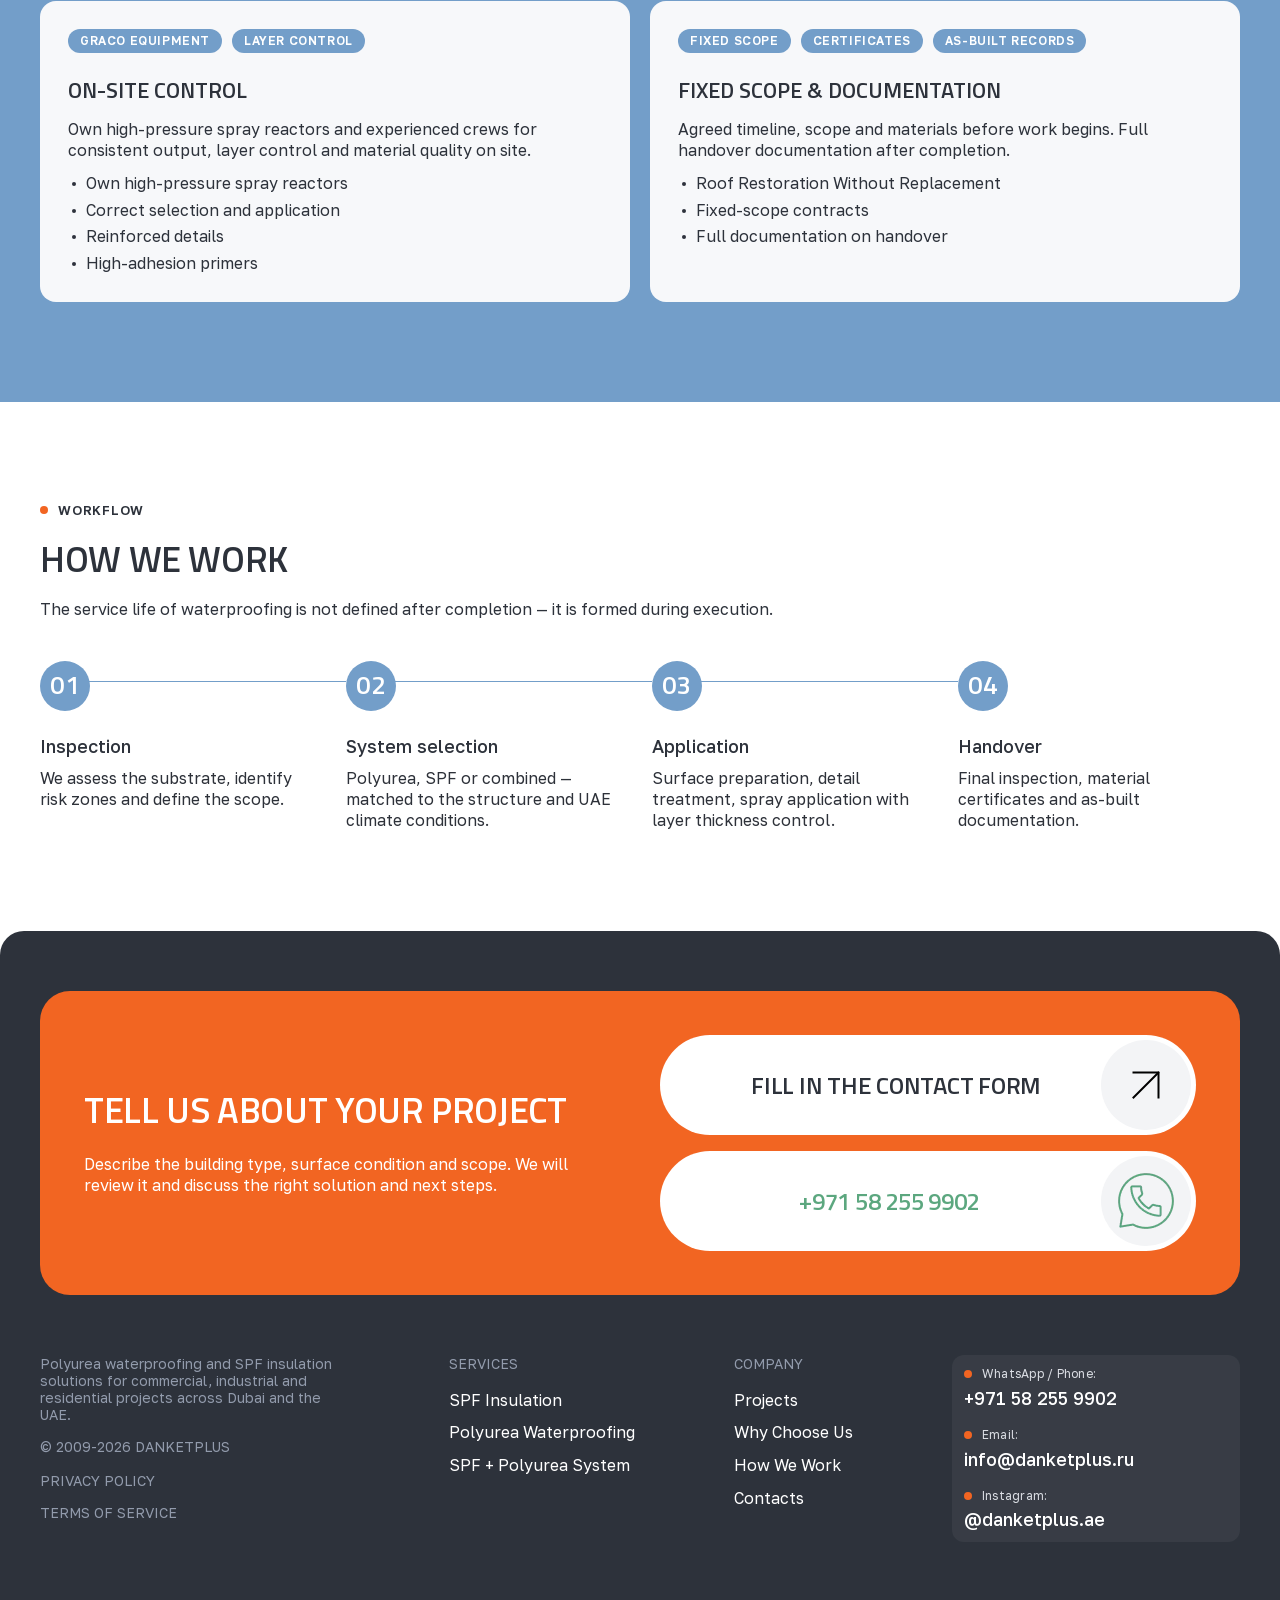
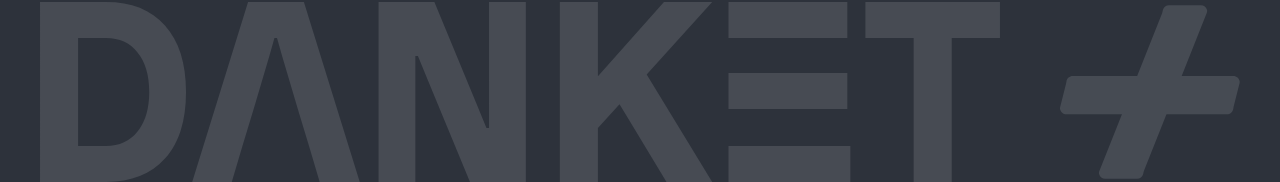
==== commit a871cdca: "99%" ====
--- a/index.html
+++ b/index.html
@@ -5,80 +5,36 @@
     <meta charset="UTF-8">
     <meta name="viewport" content="width=device-width, initial-scale=1.0">
     <meta name="description"
-        content="Danket Plus - Modern solutions and professional project design. Group of companies.">
-    <title>Danket Plus</title>
+        content="Spray-applied polyurea waterproofing and polyurethane foam insulation for commercial, industrial and residential projects across Dubai and the UAE.">
+    <title>Polyurea Waterproofing &amp; SPF Insulation in Dubai — Danket Plus</title>
     <!-- Responsive Preload for LCP Hero Background Images -->
-    <link rel="preload" href="assets/images/hero_bg-mobile.webp" as="image" type="image/webp"
+    <link rel="preload" href="assets/images/main-page_main-bg_mobile.png" as="image" type="image/png"
         media="(max-width: 480px)">
-    <link rel="preload" href="assets/images/hero_bg.webp" as="image" type="image/webp" media="(min-width: 481px)">
+    <link rel="preload" href="assets/images/main-page_main-bg.png" as="image" type="image/png"
+        media="(min-width: 481px)">
     <!-- Self-hosted fonts: preloaded so the first paint already has them.
          Only the two faces used above the fold are preloaded. -->
     <link rel="preload" href="assets/fonts/golos-text.woff2" as="font" type="font/woff2" crossorigin>
     <link rel="preload" href="assets/fonts/titillium-web-600.woff2" as="font" type="font/woff2" crossorigin>
     <link rel="stylesheet" href="assets/styles/fonts.css">
+    <!-- Swiper: the slider is below the fold, so its CSS must not block first paint -->
+    <link rel="stylesheet" href="assets/vendor/swiper-bundle.min.css" media="print"
+        onload="this.onload=null;this.media='all'">
+    <noscript>
+        <link rel="stylesheet" href="assets/vendor/swiper-bundle.min.css">
+    </noscript>
     <!-- Main Stylesheet -->
     <link rel="stylesheet" href="assets/styles/style.css">
 </head>
-<style>
-    .hero__card {
-        background: url('assets/images/hero_bg.webp');
-    }
-
-    @media screen and (max-width: 480px) {
-        .hero__card {
-            background: url('assets/images/hero_bg-mobile.webp');
-        }
-    }
-</style>
 
 <body>
     <div class="wrapper">
         <!-- Sticky Header -->
         <header class="header">
             <div class="container header__container">
-                <a href="#" class="logo" aria-label="Danket Plus Home">
+                <a href="index.html" class="logo" aria-label="Danket Plus Home">
                     <img src="assets/images/logo.svg" alt="Danket Plus Logo" width="161" height="38">
-                    <span class="logo__subtext">
-                        <svg xmlns="http://www.w3.org/2000/svg" width="117" height="7" viewBox="0 0 117 7" fill="none">
-                            <path d="M0 6.90212V1.5338H3.38183V2.16266H0.722481V6.90212H0Z" fill="black" />
-                            <path
-                                d="M6.83721 6.90212V1.5338H8.68184C9.15837 1.5338 9.54779 1.60538 9.8501 1.74854C10.1575 1.88658 10.3856 2.08086 10.5342 2.33138C10.6828 2.57679 10.757 2.86055 10.757 3.18264C10.757 3.49963 10.6828 3.78338 10.5342 4.03391C10.3856 4.28443 10.1575 4.48127 9.8501 4.62442C9.54779 4.76246 9.15837 4.83148 8.68184 4.83148H7.55969V6.90212H6.83721ZM7.55969 4.20262H8.64341C9.15581 4.20262 9.51448 4.1106 9.71944 3.92654C9.92953 3.74248 10.0346 3.49452 10.0346 3.18264C10.0346 2.87077 9.92953 2.62281 9.71944 2.43875C9.51448 2.25469 9.15581 2.16266 8.64341 2.16266H7.55969V4.20262Z"
-                                fill="black" />
-                            <path
-                                d="M15.142 6.97881C15.0856 6.97881 15.0292 6.97625 14.9729 6.97114C14.9216 6.97114 14.8755 6.96859 14.8345 6.96347V6.31928C14.8755 6.32439 14.9216 6.3295 14.9729 6.33461C15.0292 6.33461 15.0856 6.33461 15.142 6.33461C15.2905 6.33461 15.4084 6.31672 15.4955 6.28093C15.5877 6.24514 15.6672 6.18123 15.7338 6.0892C15.8004 5.99718 15.8696 5.86425 15.9413 5.69042L13.72 1.5338H14.504L16.3025 4.94652L17.8244 1.5338H18.5622L16.6023 5.85146C16.5152 6.04575 16.4255 6.21447 16.3333 6.35762C16.241 6.50078 16.1386 6.61837 16.0258 6.7104C15.9131 6.80242 15.785 6.86889 15.6415 6.90979C15.4981 6.9558 15.3315 6.97881 15.142 6.97881Z"
-                                fill="black" />
-                            <path d="M22.0203 6.90212V1.5338H26.2476V6.90212H25.5251V2.16266H22.7428V6.90212H22.0203Z"
-                                fill="black" />
-                            <path d="M30.3211 6.90212V1.5338H34.5484V6.90212H33.8259V2.16266H31.0436V6.90212H30.3211Z"
-                                fill="black" />
-                            <path
-                                d="M38.0071 6.90212L40.0669 1.5338H40.7894L42.8493 6.90212H42.0653L41.5503 5.56771H39.2753L38.7603 6.90212H38.0071ZM39.5135 4.93885H41.3121L40.4128 2.45409L39.5135 4.93885Z"
-                                fill="black" />
-                            <path
-                                d="M53.8396 6.90212V1.5338H54.5621V3.84218H55.1769L57.2829 1.5338H58.1437L55.7918 4.09526L58.2206 6.90212H57.2983L55.1769 4.44036H54.5621V6.90212H53.8396Z"
-                                fill="black" />
-                            <path
-                                d="M63.6827 6.97881C63.3753 6.97881 63.0781 6.92768 62.7912 6.82543C62.5093 6.71806 62.2557 6.55446 62.0302 6.33461C61.8048 6.11477 61.6255 5.83357 61.4922 5.49102C61.3641 5.14847 61.3001 4.7369 61.3001 4.25631V4.10293C61.3001 3.64279 61.3641 3.24655 61.4922 2.91423C61.6255 2.5819 61.8048 2.30838 62.0302 2.09364C62.2557 1.8738 62.5093 1.71275 62.7912 1.61049C63.0781 1.50824 63.3753 1.45711 63.6827 1.45711C63.9902 1.45711 64.2848 1.50824 64.5666 1.61049C64.8536 1.71275 65.1098 1.8738 65.3352 2.09364C65.5607 2.30838 65.7374 2.5819 65.8655 2.91423C65.9988 3.24655 66.0654 3.64279 66.0654 4.10293V4.25631C66.0654 4.7369 65.9988 5.14847 65.8655 5.49102C65.7374 5.83357 65.5607 6.11477 65.3352 6.33461C65.1098 6.55446 64.8536 6.71806 64.5666 6.82543C64.2848 6.92768 63.9902 6.97881 63.6827 6.97881ZM63.6827 6.33461C63.9645 6.33461 64.2259 6.26559 64.4667 6.12755C64.7126 5.98951 64.9125 5.76711 65.0662 5.46034C65.2199 5.15358 65.2968 4.75224 65.2968 4.25631V4.10293C65.2968 3.63256 65.2199 3.25167 65.0662 2.96024C64.9125 2.66371 64.7126 2.44642 64.4667 2.30838C64.2259 2.17033 63.9645 2.10131 63.6827 2.10131C63.406 2.10131 63.1447 2.17033 62.8988 2.30838C62.6528 2.44642 62.453 2.66371 62.2993 2.96024C62.1455 3.25167 62.0687 3.63256 62.0687 4.10293V4.25631C62.0687 4.75224 62.1455 5.15358 62.2993 5.46034C62.453 5.76711 62.6528 5.98951 62.8988 6.12755C63.1447 6.26559 63.406 6.33461 63.6827 6.33461Z"
-                                fill="black" />
-                            <path
-                                d="M69.8333 6.90212V1.5338H70.5865L72.385 4.94652L74.1836 1.5338H74.906V6.90212H74.1836V2.83754L72.6387 5.75177H72.1007L70.5558 2.83754V6.90212H69.8333Z"
-                                fill="black" />
-                            <path d="M78.9823 6.90212V1.5338H83.2096V6.90212H82.4871V2.16266H79.7048V6.90212H78.9823Z"
-                                fill="black" />
-                            <path
-                                d="M86.6683 6.90212L88.7281 1.5338H89.4506L91.5104 6.90212H90.7265L90.2115 5.56771H87.9365L87.4215 6.90212H86.6683ZM88.1747 4.93885H89.9732L89.074 2.45409L88.1747 4.93885Z"
-                                fill="black" />
-                            <path
-                                d="M94.9685 6.90212V1.5338H95.691V3.82684H98.5502V1.5338H99.2727V6.90212H98.5502V4.4557H95.691V6.90212H94.9685Z"
-                                fill="black" />
-                            <path
-                                d="M103.344 6.90212V1.5338H104.067V5.75177L106.926 1.5338H107.649V6.90212H106.926V2.68416L104.067 6.90212H103.344Z"
-                                fill="black" />
-                            <path
-                                d="M111.72 6.90212V1.5338H112.443V5.75177L115.302 1.5338H116.024V6.90212H115.302V2.68416L112.443 6.90212H111.72ZM113.872 1.15035C113.585 1.15035 113.345 1.1069 113.15 1.01998C112.955 0.933064 112.809 0.805247 112.712 0.636529C112.614 0.462698 112.566 0.250522 112.566 0H113.242C113.242 0.235183 113.296 0.403902 113.404 0.506155C113.511 0.608409 113.667 0.659536 113.872 0.659536C114.082 0.659536 114.241 0.608409 114.349 0.506155C114.462 0.403902 114.518 0.235183 114.518 0H115.179C115.179 0.250522 115.13 0.462698 115.033 0.636529C114.936 0.805247 114.79 0.933064 114.595 1.01998C114.405 1.1069 114.164 1.15035 113.872 1.15035Z"
-                                fill="black" />
-                        </svg>
-                    </span>
+                    <span class="logo__subtext">ГРУППА КОМПАНИЙ</span>
                 </a>
 
                 <nav class="header__nav" aria-label="Main Navigation">
@@ -115,7 +71,7 @@
                 <div class="mobile-menu__backdrop" id="menuBackdrop"></div>
                 <div class="mobile-menu__content">
                     <div class="mobile-menu__header">
-                        <a href="#" class="logo" aria-label="Danket Plus Home">
+                        <a href="index.html" class="logo" aria-label="Danket Plus Home">
                             <img src="assets/images/logo.svg" alt="Danket Plus Logo" width="161" height="38">
                             <span class="logo__subtext">ГРУППА КОМПАНИЙ</span>
                         </a>
@@ -141,35 +97,20 @@
                 </div>
             </div>
         </header>
-        <section class="hero">
+
+        <!-- Hero Section -->
+        <section class="hero hero--main">
             <div class="container">
                 <div class="hero_inner">
-                    <div class="hero__card" style="">
+                    <div class="hero__card">
                         <div class="hero__content">
-                            <!-- Breadcrumbs -->
-                            <div class="breadcrumbs">
-                                <a href="#" class="breadcrumbs__link">Home</a>
-                                <span class="breadcrumbs__separator"></span>
-                                <span class="breadcrumbs__current">Сontacts</span>
-                            </div>
-
                             <div class="block__inner">
                                 <div class="title-block">
-                                    <h1 class="hero__title hero__title--desktop">Get in Touch — Waterproofing &
-                                        Insulation
-                                        in Dubai</h1>
-                                    <h1 class="hero__title hero__title--mobile">Completed Projects — Waterproofing &
-                                        Insulation in Dubai</h1>
-
-                                    <!-- Hero Description -->
-                                    <p class="hero__text hero__text--desktop">
-                                        Describe your project and we will review it and discuss the next steps. We work
-                                        across Dubai and the wider UAE — commercial, industrial and residential.
-                                    </p>
-                                    <p class="hero__text hero__text--tablet">
-                                        Spray polyurethane foam reduces overheating of structures and indoor spaces,
-                                        stabilising internal temperatures and lowering the load on air conditioning
-                                        systems.
+                                    <h1 class="hero__title">Polyurea Waterproofing &amp; SPF Insulation in Dubai</h1>
+
+                                    <p class="hero__text">
+                                        Spray-applied polyurea waterproofing and polyurethane foam insulation for
+                                        commercial, industrial and residential projects across Dubai and the UAE.
                                     </p>
                                 </div>
                                 <!-- Hero CTA Actions -->
@@ -183,299 +124,858 @@
                 </div>
             </div>
         </section>
-        <!-- Contact Section -->
-        <section class="contact-section">
+
+        <!-- Hero Tiles: two service cards + combined-system promo -->
+        <section class="hero-tiles" id="services" aria-label="Our Services">
             <div class="container">
-                <div class="contact-grid">
-                    <!-- Left: Contact Info Cards -->
-                    <div class="contact-sidebar">
-                        <div class="contact-card">
-                            <span class="contact-card__label">WhatsApp / Phone:</span>
-                            <a href="https://wa.me/971582559902"
-                                class="contact-card__value contact-card__value--highlight">+971 58 255 9902</a>
-                        </div>
-                        <div class="contact-card">
-                            <span class="contact-card__label">Email:</span>
-                            <a href="mailto:INFO@DANKETPLUS.RU"
-                                class="contact-card__value contact-card__value--highlight">INFO@DANKETPLUS.RU</a>
-                        </div>
-                        <div class="contact-card">
-                            <span class="contact-card__label">Office Hours:</span>
-                            <span class="contact-card__value">THU, 8 AM–6 PM GST</span>
-                        </div>
-                        <div class="contact-card">
-                            <span class="contact-card__label">Location:</span>
-                            <span class="contact-card__value">DUBAI, UAE</span>
-                        </div>
-                    </div>
-
-                    <!-- Right: Contact Form Card -->
-                    <form class="contact-form-card" id="projectContactForm" method="POST" action="#">
-                        <h2 class="contact-form-card__title">CONTACT FORM</h2>
-                        <div class="contact-form-card__divider"></div>
-
-                        <div class="contact-form-card__grid">
-                            <div class="contact-form-card_row">
-                                <!-- Name -->
-                                <div class="form-group grid-name">
-                                    <label class="form-label" for="formName">Name <span
-                                            class="required-star">*</span></label>
-                                    <input type="text" id="formName" name="name" required class="form-input">
-                                </div>
-
-                                <!-- Company -->
-                                <div class="form-group grid-company">
-                                    <label class="form-label" for="formCompany">Company</label>
-                                    <input type="text" id="formCompany" name="company" class="form-input">
-                                </div>
-
-                                <!-- Phone / WhatsApp -->
-                                <div class="form-group grid-phone">
-                                    <label class="form-label" for="formPhone">Phone / WhatsApp <span
-                                            class="required-star">*</span></label>
-                                    <input type="tel" id="formPhone" name="phone" required class="form-input">
-                                </div>
-
-                                <!-- Email -->
-                                <div class="form-group grid-email">
-                                    <label class="form-label" for="formEmail">Email</label>
-                                    <input type="email" id="formEmail" name="email" class="form-input">
-                                </div>
-
-                                <!-- Service needed -->
-                                <div class="form-group grid-service">
-                                    <label class="form-label" for="formService">Service needed</label>
-                                    <div class="select-wrapper">
-                                        <select id="formService" name="service">
-                                            <option value="Polyurea Waterproofing">Polyurea Waterproofing</option>
-                                            <option value="PU Foam Insulation">PU Foam Insulation</option>
-                                            <option value="Other Waterproofing">Other Waterproofing</option>
-                                        </select>
-                                    </div>
-                                </div>
-
+                <div class="hero-tiles__row">
+                    <article class="tile-card">
+                        <a href="polyurea-waterproofing.html" class="tile-card__media"
+                            aria-label="Polyurea Waterproofing">
+                            <img src="assets/images/main-hero_bottom-img1.png"
+                                alt="Polyurea waterproofing applied to a vessel deck" width="290" height="260">
+                            <span class="tile-card__plus" aria-hidden="true"></span>
+                        </a>
+                        <div class="tile-card__caption">
+                            <span class="tile-card__name">Polyurea Waterproofing</span>
+                            <span class="tile-card__num">/01</span>
+                        </div>
+                    </article>
+
+                    <article class="tile-card">
+                        <a href="pu-foam-insulation.html" class="tile-card__media" aria-label="SPF Insulation">
+                            <img src="assets/images/main-hero_bottom-img2.png"
+                                alt="SPF insulation sprayed inside a warehouse" width="290" height="260">
+                            <span class="tile-card__plus" aria-hidden="true"></span>
+                        </a>
+                        <div class="tile-card__caption">
+                            <span class="tile-card__name">SPF Insulation</span>
+                            <span class="tile-card__num">/02</span>
+                        </div>
+                    </article>
+
+                    <article class="promo-card">
+                        <div class="promo-card__body">
+                            <div class="promo-card__head">
+                                <p class="promo-card__eyebrow">The perfect solution</p>
+                                <h2 class="promo-card__title">SPF + Polyurea — combined roofing system</h2>
                             </div>
-                            <!-- Project description -->
-                            <div class="form-group grid-desc">
-                                <label class="form-label" for="formDesc">Project description</label>
-                                <textarea id="formDesc" name="description" class="form-textarea"
-                                    placeholder="Building type, approximate area, what is happ..."></textarea>
-                            </div>
-
-                            <!-- File upload -->
-                            <div class="form-group grid-file">
-                                <label class="form-label" for="projectFiles">Project documents / Drawings / BOQ</label>
-                                <div class="file-upload" id="fileUploadContainer" role="button" tabindex="0">
-                                    <input type="file" id="projectFiles" name="documents" class="file-input-hidden">
-                                    <svg xmlns="http://www.w3.org/2000/svg" width="20" height="20" viewBox="0 0 20 20"
+                            <a href="pu-foam-insulation.html" class="promo-card__link">
+                                <span>More detailed</span>
+                                <span class="promo-card__arrow">
+                                    <img src="assets/images/arrow-up-right2.svg" alt="" width="28" height="28"
+                                        loading="lazy">
+                                </span>
+                            </a>
+                        </div>
+                        <div class="promo-card__media">
+                            <img src="assets/images/main-hero_bottom-img3.png"
+                                alt="Hand touching a sprayed polyurethane foam surface" width="692" height="488"
+                                loading="lazy">
+                        </div>
+                    </article>
+                </div>
+            </div>
+        </section>
+        <!-- Why Dubai Requires A Different Approach -->
+        <section class="uae-conditions" id="applications">
+            <div class="container">
+                <div class="uae-conditions__grid">
+                    <div class="uae-conditions__info">
+                        <p class="uae-conditions__eyebrow">UAE conditions</p>
+                        <h2 class="uae-conditions__title">Why Dubai requires a different approach</h2>
+                        <p class="uae-conditions__description">
+                            Waterproofing in Dubai operates under constant thermal and environmental stress. Heat, UV
+                            radiation, humidity and thermal movement accelerate coating ageing and increase the risk of
+                            leaks, especially around joints and penetrations.
+                        </p>
+
+                        <ul class="uae-conditions__list">
+                            <li class="uae-conditions__item">
+                                <span class="uae-conditions__head">
+                                    <span class="uae-conditions__icon">
+                                        <svg xmlns="http://www.w3.org/2000/svg" width="18" height="18"
+                                            viewBox="0 0 18 18" fill="none" aria-hidden="true">
+                                            <path
+                                                d="M18 12.75C17.9982 14.1418 17.4445 15.4762 16.4603 16.4603C15.4762 17.4445 14.1418 17.9982 12.75 18C8.19225 18.0877 5.74875 12.2715 9 9.08325V3.75C9.15825 -1.20675 16.3433 -1.2 16.5 3.75V9.08325C17.4592 10.063 17.9975 11.3789 18 12.75ZM15 12.75C14.9999 12.2848 14.8557 11.831 14.587 11.4512C14.3184 11.0713 13.9386 10.7841 13.5 10.629V6C13.5 5.80109 13.421 5.61032 13.2803 5.46967C13.1397 5.32902 12.9489 5.25 12.75 5.25C12.5511 5.25 12.3603 5.32902 12.2197 5.46967C12.079 5.61032 12 5.80109 12 6V10.629C11.6111 10.7665 11.2674 11.0083 11.0067 11.3279C10.7459 11.6475 10.578 12.0327 10.5213 12.4413C10.4647 12.8499 10.5214 13.2662 10.6854 13.6447C10.8494 14.0232 11.1143 14.3494 11.4511 14.5875C11.7879 14.8257 12.1837 14.9666 12.5953 14.995C13.0068 15.0234 13.4182 14.938 13.7845 14.7484C14.1509 14.5587 14.458 14.272 14.6723 13.9195C14.8867 13.5671 15.0001 13.1625 15 12.75ZM7.5 0.75C7.5 0.551088 7.42098 0.360322 7.28033 0.21967C7.13968 0.0790176 6.94891 0 6.75 0C6.55109 0 6.36032 0.0790176 6.21967 0.21967C6.07902 0.360322 6 0.551088 6 0.75V2.31225C5.72241 2.35886 5.44991 2.43194 5.18625 2.5305L4.404 1.134C4.35813 1.04411 4.2946 0.964406 4.2172 0.899652C4.1398 0.834899 4.05013 0.786432 3.95356 0.757152C3.85698 0.727873 3.75549 0.718384 3.65517 0.729253C3.55484 0.740122 3.45774 0.771126 3.36968 0.820408C3.28162 0.86969 3.20441 0.936237 3.14267 1.01606C3.08093 1.09589 3.03594 1.18735 3.01039 1.28498C2.98484 1.3826 2.97925 1.48438 2.99396 1.58422C3.00867 1.68405 3.04338 1.77989 3.096 1.866L3.888 3.27975C3.6595 3.46862 3.45 3.67937 3.2625 3.909L1.875 3.102C1.7897 3.04565 1.69379 3.00733 1.59314 2.98939C1.4925 2.97146 1.38925 2.97429 1.28974 2.99771C1.19023 3.02114 1.09655 3.06466 1.01447 3.1256C0.932395 3.18654 0.863641 3.26362 0.812436 3.3521C0.761231 3.44059 0.728656 3.5386 0.716711 3.64013C0.704767 3.74166 0.713705 3.84456 0.742977 3.94251C0.77225 4.04046 0.821238 4.1314 0.886932 4.20972C0.952627 4.28805 1.03364 4.35212 1.125 4.398L2.52075 5.21325C2.4276 5.4686 2.35806 5.73195 2.313 6H0.75C0.551088 6 0.360322 6.07902 0.21967 6.21967C0.0790176 6.36032 0 6.55109 0 6.75C0 6.94891 0.0790176 7.13968 0.21967 7.28033C0.360322 7.42098 0.551088 7.5 0.75 7.5H2.31375C2.36055 7.77731 2.43363 8.04953 2.532 8.313L1.134 9.096C1.04411 9.14187 0.964406 9.2054 0.899652 9.2828C0.834899 9.3602 0.786432 9.44987 0.757152 9.54644C0.727873 9.64302 0.718384 9.7445 0.729253 9.84483C0.740122 9.94516 0.771126 10.0423 0.820408 10.1303C0.86969 10.2184 0.936237 10.2956 1.01606 10.3573C1.09589 10.4191 1.18735 10.4641 1.28498 10.4896C1.3826 10.5152 1.48438 10.5208 1.58422 10.506C1.68405 10.4913 1.77989 10.4566 1.866 10.404L3.28125 9.61125C3.46959 9.83996 3.67984 10.0497 3.909 10.2375L3.102 11.625C3.01618 11.7959 2.99888 11.9931 3.05364 12.1763C3.10839 12.3595 3.23107 12.5149 3.39658 12.6107C3.56209 12.7065 3.75793 12.7354 3.94407 12.6916C4.13021 12.6478 4.29259 12.5345 4.398 12.375L5.21325 10.98L5.25 10.9935C6.3105 11.4862 6.60675 9.7575 7.10625 9.0435C7.36442 8.64732 7.50127 8.18437 7.5 7.7115V0.75Z"
+                                                fill="#F26522" />
+                                        </svg>
+                                    </span>
+                                    <span class="uae-conditions__label">Heat</span>
+                                </span>
+                                <span class="uae-conditions__text">Roof surfaces reach extreme temperatures.</span>
+                            </li>
+
+                            <li class="uae-conditions__item">
+                                <span class="uae-conditions__head">
+                                    <span class="uae-conditions__icon">
+                                        <svg xmlns="http://www.w3.org/2000/svg" width="18" height="18"
+                                            viewBox="0 0 18 18" fill="none" aria-hidden="true">
+                                            <path
+                                                d="M10.5002 18C9.90904 18.0018 9.32337 17.8862 8.77721 17.6599C8.23106 17.4336 7.73531 17.101 7.31873 16.6815C6.47967 15.8352 6.0089 14.6917 6.0089 13.5C6.0089 12.3083 6.47967 11.1648 7.31873 10.3185L10.5002 6.94575L13.6975 10.3335C14.5292 11.1816 14.9938 12.3229 14.9908 13.5107C14.9879 14.6986 14.5176 15.8375 13.6817 16.6815C13.2652 17.101 12.7694 17.4336 12.2233 17.6599C11.6771 17.8862 11.0914 18.0018 10.5002 18ZM3.75023 9C3.25762 9.00121 2.76966 8.90472 2.31458 8.71613C1.85949 8.52753 1.44633 8.25056 1.09898 7.90125C0.399979 7.1959 0.0078125 6.24304 0.0078125 5.25C0.0078125 4.25696 0.399979 3.3041 1.09898 2.59875L3.75023 0.00524902L6.39548 2.59275C7.09747 3.29737 7.49212 4.25114 7.49324 5.24576C7.49437 6.24038 7.10187 7.19504 6.40148 7.90125C6.05421 8.25066 5.64106 8.52769 5.18596 8.7163C4.73086 8.9049 4.24286 9.00133 3.75023 9ZM15.0002 7.5C14.6061 7.50102 14.2157 7.42386 13.8517 7.27298C13.4876 7.1221 13.1571 6.9005 12.8792 6.621C12.3199 6.05678 12.0061 5.29447 12.0061 4.5C12.0061 3.70553 12.3199 2.94322 12.8792 2.379L14.9867 0.036749L17.1452 2.40375C17.6933 2.9703 17.9978 3.72899 17.9933 4.51727C17.9888 5.30555 17.6758 6.06072 17.1212 6.621C16.8434 6.9005 16.5129 7.1221 16.1488 7.27298C15.7847 7.42386 15.3943 7.50102 15.0002 7.5Z"
+                                                fill="#739EC9" />
+                                        </svg>
+                                    </span>
+                                    <span class="uae-conditions__label">Humidity</span>
+                                </span>
+                                <span class="uae-conditions__text">Moisture penetrates slabs and walls.</span>
+                            </li>
+
+                            <li class="uae-conditions__item">
+                                <span class="uae-conditions__head">
+                                    <span class="uae-conditions__icon">
+                                        <svg xmlns="http://www.w3.org/2000/svg" width="18" height="18"
+                                            viewBox="0 0 18 18" fill="none">
+                                            <g clip-path="url(#clip0_859_5786)">
+                                                <path
+                                                    d="M14.19 9.75C14.1313 10.1645 14.023 10.5704 13.8675 10.959L17.1562 12.8738L16.4062 14.1705L13.1152 12.2543C12.8678 12.5671 12.5855 12.8507 12.2738 13.0995L14.1923 16.3995L12.8925 17.1532L10.9777 13.86C10.5836 14.0199 10.1712 14.1308 9.75 14.19V18H8.25V14.19C7.83246 14.1313 7.42367 14.0218 7.03275 13.8638L5.12025 17.1532L3.825 16.3988L5.73975 13.1063C5.42639 12.8572 5.14255 12.5731 4.89375 12.2595L1.61025 14.1705L0.85575 12.8738L4.13475 10.9643C3.97793 10.5741 3.86889 10.1664 3.81 9.75H0V8.25H3.81C3.86928 7.83153 3.97909 7.42179 4.137 7.02975L0.8505 5.1165L1.605 3.8205L4.89525 5.736C5.14815 5.41885 5.43681 5.13195 5.7555 4.881L3.8445 1.59525L5.1405 0.84075L7.05 4.12875C7.43579 3.97482 7.83868 3.86781 8.25 3.81V0H9.75V3.81C10.164 3.86868 10.5694 3.97696 10.9575 4.1325L12.8715 0.84075L14.1675 1.59525L12.2535 4.88775C12.57 5.1386 12.8568 5.42469 13.1085 5.7405L16.4085 3.8205L17.163 5.1165L13.863 7.03575C14.0206 7.42583 14.1304 7.83354 14.19 8.25H18V9.75H14.19Z"
+                                                    fill="#F26522" />
+                                            </g>
+                                            <defs>
+                                                <clipPath id="clip0_859_5786">
+                                                    <rect width="18" height="18" fill="white" />
+                                                </clipPath>
+                                            </defs>
+                                        </svg>
+                                    </span>
+                                    <span class="uae-conditions__label">UV Exposure</span>
+                                </span>
+                                <span class="uae-conditions__text">Standard coatings degrade faster.</span>
+                            </li>
+
+                            <li class="uae-conditions__item">
+                                <span class="uae-conditions__head">
+                                    <span class="uae-conditions__icon">
+                                        <svg xmlns="http://www.w3.org/2000/svg" width="18" height="18"
+                                            viewBox="0 0 18 18" fill="none">
+                                            <g clip-path="url(#clip0_946_6274)">
+                                                <path
+                                                    d="M17.958 5.7465L9 0.375L0.0419998 5.7465L9 11.121L17.958 5.7465Z"
+                                                    fill="#739EC9" />
+                                                <path
+                                                    d="M18 10.4738L9 15.8738L0 10.4738V12.2235L9 17.6228L18 12.2235V10.4738Z"
+                                                    fill="#739EC9" />
+                                                <path
+                                                    d="M18 7.22546L16.1138 8.35721L9 12.6255L1.88625 8.35721L0 7.22546V8.97446L9 14.3745L18 8.97446V7.22546Z"
+                                                    fill="#739EC9" />
+                                            </g>
+                                            <defs>
+                                                <clipPath id="clip0_946_6274">
+                                                    <rect width="18" height="18" fill="white" />
+                                                </clipPath>
+                                            </defs>
+                                        </svg>
+                                    </span>
+                                    <span class="uae-conditions__label">Thermal Movement</span>
+                                </span>
+                                <span class="uae-conditions__text">Daily expansion stresses joints and seams.</span>
+                            </li>
+
+                            <li class="uae-conditions__item">
+                                <span class="uae-conditions__head">
+                                    <span class="uae-conditions__icon">
+                                        <svg xmlns="http://www.w3.org/2000/svg" width="18" height="18"
+                                            viewBox="0 0 18 18" fill="none">
+                                            <g clip-path="url(#clip0_946_6281)">
+                                                <path
+                                                    d="M9 0C4.035 0 0 4.035 0 9C0 13.965 4.035 18 9 18C13.965 18 18 13.965 18 9C18 4.035 13.965 0 9 0ZM11.7975 10.1175L9.6525 13.875C9.5175 14.115 9.2625 14.25 9 14.25C8.8725 14.25 8.745 14.22 8.625 14.1525C8.265 13.95 8.1375 13.485 8.3475 13.1325L10.2825 9.7575H7.215C6.8325 9.7575 6.4725 9.5775 6.24 9.27C6.0075 8.9625 5.94 8.565 6.0525 8.1975C6.0675 8.145 6.09 8.0925 6.12 8.04L8.3475 4.1325C8.55 3.7725 9.0075 3.645 9.3675 3.855C9.7275 4.0575 9.855 4.515 9.645 4.875L7.7175 8.25H10.7925C11.235 8.25 11.64 8.49 11.85 8.8875C12.06 9.285 12.0375 9.75 11.79 10.1175H11.7975Z"
+                                                    fill="#F26522" />
+                                            </g>
+                                            <defs>
+                                                <clipPath id="clip0_946_6281">
+                                                    <rect width="18" height="18" fill="white" />
+                                                </clipPath>
+                                            </defs>
+                                        </svg>
+                                    </span>
+                                    <span class="uae-conditions__label">AC Load</span>
+                                </span>
+                                <span class="uae-conditions__text">Constant cooling increases roof temperature
+                                    gradients.</span>
+                            </li>
+
+                            <li class="uae-conditions__item">
+                                <span class="uae-conditions__head">
+                                    <span class="uae-conditions__icon">
+                                        <svg xmlns="http://www.w3.org/2000/svg" width="18" height="18"
+                                            viewBox="0 0 18 18" fill="none">
+                                            <g clip-path="url(#clip0_946_6313)">
+                                                <path
+                                                    d="M8.25 0H2.25C1.65326 0 1.08097 0.237053 0.65901 0.65901C0.237053 1.08097 0 1.65326 0 2.25L0 18H10.5V2.25C10.5 1.65326 10.2629 1.08097 9.84099 0.65901C9.41903 0.237053 8.84674 0 8.25 0ZM4.5 14.25H2.25V12.75H4.5V14.25ZM4.5 11.25H2.25V9.75H4.5V11.25ZM4.5 8.25H2.25V6.75H4.5V8.25ZM4.5 5.25H2.25V3.75H4.5V5.25ZM8.25 14.25H6V12.75H8.25V14.25ZM8.25 11.25H6V9.75H8.25V11.25ZM8.25 8.25H6V6.75H8.25V8.25ZM8.25 5.25H6V3.75H8.25V5.25ZM15.75 3.75H12V18H18V6C18 5.40326 17.7629 4.83097 17.341 4.40901C16.919 3.98705 16.3467 3.75 15.75 3.75ZM15.75 14.25H14.25V12.75H15.75V14.25ZM15.75 11.25H14.25V9.75H15.75V11.25ZM15.75 8.25H14.25V6.75H15.75V8.25Z"
+                                                    fill="#739EC9" />
+                                            </g>
+                                            <defs>
+                                                <clipPath id="clip0_946_6313">
+                                                    <rect width="18" height="18" fill="white" />
+                                                </clipPath>
+                                            </defs>
+                                        </svg>
+                                    </span>
+                                    <span class="uae-conditions__label">Roofs &amp; Joints</span>
+                                </span>
+                                <span class="uae-conditions__text">The most common locations where leaks begin.</span>
+                            </li>
+                        </ul>
+                    </div>
+
+                    <div class="uae-conditions__media">
+                        <div class="uae-conditions__photo uae-conditions__photo--tall">
+                            <img src="assets/images/different-approach_img1.png"
+                                alt="Waterfront promenade in the UAE under strong sunlight" width="498" height="954"
+                                loading="lazy">
+                        </div>
+                        <div class="uae-conditions__photo uae-conditions__photo--short">
+                            <img src="assets/images/different-approach_img2.png"
+                                alt="Operator spraying a protective coating on a villa roof" width="498" height="754"
+                                loading="lazy">
+                        </div>
+                    </div>
+                </div>
+            </div>
+        </section>
+        <!-- Why Details Matter: risk-zone tiles + closing note -->
+        <section class="details-matter" aria-labelledby="details-matter-title">
+            <div class="container">
+                <p class="details-matter__eyebrow">Risk zones</p>
+                <h2 class="section-title" id="details-matter-title">Why details matter</h2>
+
+                <p class="details-matter__text">
+                    Most waterproofing failures do not begin on open roof surfaces. They start at construction
+                    details where different materials meet, movement occurs or service penetrations interrupt the
+                    membrane. These areas require reinforced treatment and careful application.
+                </p>
+
+                <p class="details-matter__label">Vulnerable points include:</p>
+
+                <ul class="details-matter__grid">
+                    <li class="risk-card">
+                        <img src="assets/images/details-matter_img1.png"
+                            alt="Expansion joint between two concrete parapet sections" width="392" height="260"
+                            loading="lazy">
+                        <span class="risk-card__name">Structural joints &amp; connections</span>
+                    </li>
+
+                    <li class="risk-card">
+                        <img src="assets/images/details-matter_img2.png" alt="Service pipes penetrating a rooftop wall"
+                            width="392" height="260" loading="lazy">
+                        <span class="risk-card__name">Service entry points and pipe penetrations</span>
+                    </li>
+
+                    <li class="risk-card">
+                        <img src="assets/images/details-matter_img3.png"
+                            alt="Tiled residential terrace with a glass balustrade" width="392" height="260"
+                            loading="lazy">
+                        <span class="risk-card__name">Terraces and balconies</span>
+                    </li>
+
+                    <li class="risk-card">
+                        <img src="assets/images/details-matter_img4.png"
+                            alt="Rooftop swimming pool surrounded by stone decking" width="392" height="260"
+                            loading="lazy">
+                        <span class="risk-card__name">Areas around pools</span>
+                    </li>
+
+                    <li class="risk-card">
+                        <img src="assets/images/details-matter_img5.png"
+                            alt="Transition seam between a roof deck and its parapet" width="392" height="260"
+                            loading="lazy">
+                        <span class="risk-card__name">Seams and transitions between materials</span>
+                    </li>
+
+                    <li class="risk-note">
+                        <p>Leaks most often appear in these zones — not in the middle of flat surfaces.</p>
+                        <p>Details determine how the system performs in operation.</p>
+                    </li>
+                </ul>
+            </div>
+        </section>
+
+
+
+
+
+
+        <!-- How Roof Problems Develop: early-signs card + two photos, closing notes -->
+        <section class="roof-problems" aria-labelledby="roof-problems-title">
+            <div class="container">
+                <p class="roof-problems__eyebrow">Failure progression</p>
+                <h2 class="roof-problems__title" id="roof-problems-title">How roof problems develop</h2>
+                <p class="roof-problems__lead">
+                    Building envelope problems usually develop gradually — long before visible leaks appear.
+                </p>
+
+                <div class="roof-problems__grid">
+                    <div class="roof-problems__card">
+                        <p class="roof-problems__card-title">Early signs:</p>
+
+                        <ul class="roof-problems__signs">
+                            <li class="roof-problems__sign">
+                                <span class="roof-problems__icon">
+                                    <svg xmlns="http://www.w3.org/2000/svg" width="18" height="18" viewBox="0 0 18 18"
                                         fill="none">
-                                        <g clip-path="url(#clip0_3001_6228)">
+                                        <g clip-path="url(#clip0_862_7813)">
                                             <path
-                                                d="M19.1251 8.00001C18.9689 7.84379 18.7569 7.75602 18.536 7.75602C18.315 7.75602 18.1031 7.84379 17.9468 8.00001L8.87014 17.1158C8.48323 17.5028 8.0239 17.8098 7.51836 18.0192C7.01282 18.2287 6.47098 18.3365 5.92377 18.3365C4.81863 18.3366 3.75873 17.8977 2.97722 17.1163C2.19572 16.3349 1.75663 15.275 1.75655 14.1699C1.75648 13.0648 2.19541 12.0049 2.97681 11.2233L11.7676 2.39668C12.2377 1.93409 12.8715 1.67599 13.531 1.67859C14.1906 1.6812 14.8223 1.94431 15.2887 2.4106C15.7551 2.87689 16.0184 3.50859 16.0211 4.1681C16.0239 4.82761 15.766 5.4615 15.3035 5.93168L6.51264 14.7583C6.3541 14.9102 6.14303 14.995 5.92347 14.995C5.70392 14.995 5.49285 14.9102 5.33431 14.7583C5.17808 14.6021 5.09032 14.3901 5.09032 14.1692C5.09032 13.9482 5.17808 13.7363 5.33431 13.58L13.161 5.71751C13.3128 5.56034 13.3968 5.34984 13.3949 5.13134C13.393 4.91285 13.3053 4.70384 13.1508 4.54933C12.9963 4.39482 12.7873 4.30718 12.5688 4.30528C12.3503 4.30339 12.1398 4.38738 11.9826 4.53918L4.15597 12.4017C3.92378 12.6338 3.7396 12.9094 3.61393 13.2128C3.48827 13.5161 3.42359 13.8413 3.42359 14.1696C3.42359 14.4979 3.48827 14.8231 3.61393 15.1264C3.7396 15.4297 3.92378 15.7054 4.15597 15.9375C4.63232 16.3921 5.26546 16.6457 5.92389 16.6457C6.58232 16.6457 7.21546 16.3921 7.69181 15.9375L16.4818 7.11001C17.2468 6.32527 17.6718 5.27072 17.6648 4.17482C17.6578 3.07892 17.2193 2.02991 16.4443 1.25503C15.6693 0.480152 14.6202 0.0417996 13.5243 0.034933C12.4284 0.0280663 11.3739 0.453238 10.5893 1.21835L1.79847 10.045C0.704457 11.139 0.0898437 12.6228 0.0898438 14.17C0.0898438 15.7172 0.704457 17.201 1.79847 18.295C2.89249 19.389 4.3763 20.0036 5.92347 20.0036C7.47065 20.0036 8.95446 19.389 10.0485 18.295L19.1251 9.18168C19.203 9.10424 19.2648 9.01218 19.3069 8.91078C19.3491 8.80938 19.3708 8.70066 19.3708 8.59085C19.3708 8.48103 19.3491 8.37231 19.3069 8.27091C19.2648 8.16952 19.203 8.07745 19.1251 8.00001Z"
-                                                fill="#525A6B" />
+                                                d="M14.6927 9.89551C13.509 9.08508 13.1417 7.47584 13.8564 6.23194C14.0718 5.85728 13.8863 5.55504 13.7965 5.44244C13.7068 5.3299 13.4534 5.08188 13.0403 5.20833C12.7807 5.2879 12.5108 5.32834 12.2393 5.32832C11.1293 5.32836 10.0795 4.65427 9.65461 3.57793C9.49591 3.17595 9.14393 3.13257 9 3.13257C8.85603 3.13257 8.50412 3.17595 8.3455 3.57789C7.92056 4.65413 6.87066 5.32825 5.7607 5.32832C5.48927 5.32835 5.21935 5.28791 4.95984 5.20833C4.87937 5.18369 4.80498 5.17325 4.73664 5.17325C4.45409 5.17325 4.27577 5.35181 4.20349 5.44244C4.1137 5.55501 3.92822 5.85728 4.14352 6.23191C4.85831 7.4757 4.49107 9.08494 3.30736 9.89547C2.95084 10.1396 2.98684 10.4925 3.01887 10.6328C3.05089 10.7731 3.17155 11.1066 3.59866 11.1719C5.0168 11.3885 6.04593 12.679 5.94158 14.1099C5.91015 14.5408 6.20849 14.7326 6.33818 14.7951C6.46784 14.8575 6.80389 14.9711 7.12111 14.6779C7.63123 14.2065 8.29846 13.947 9.00004 13.947C9.70165 13.947 10.3689 14.2065 10.8789 14.6778C11.1962 14.9711 11.5322 14.8575 11.6619 14.7951C11.7915 14.7326 12.0899 14.5407 12.0585 14.1098C11.954 12.679 12.9832 11.3885 14.4014 11.1719C14.8285 11.1066 14.9492 10.7731 14.9812 10.6328C15.0132 10.4923 15.0492 10.1396 14.6927 9.89551Z"
+                                                fill="#F26522" />
+                                            <path
+                                                d="M16.6142 7.99576C16.344 7.81076 16.2602 7.44345 16.4233 7.15953C17.0786 6.01934 16.9721 4.61823 16.1522 3.59005C15.3321 2.56176 13.9897 2.14628 12.7324 2.53153C12.4194 2.6274 12.08 2.46399 11.9598 2.15933C11.4768 0.9361 10.315 0.145752 8.99992 0.145752C7.68483 0.145752 6.52306 0.936135 6.04019 2.15933C5.91992 2.46388 5.58031 2.62726 5.26739 2.53149C4.00995 2.14649 2.66761 2.56201 1.84774 3.59008C1.02779 4.6183 0.921369 6.01941 1.57665 7.15956C1.73984 7.44349 1.65596 7.81076 1.38575 7.99579C0.300615 8.73885 -0.211366 10.0474 0.0812747 11.3294C0.37388 12.6116 1.40301 13.5683 2.70302 13.767C3.02674 13.8164 3.26165 14.111 3.23781 14.4375C3.14215 15.7492 3.84595 16.9653 5.03085 17.5359C5.46887 17.7469 5.93483 17.8538 6.41583 17.8538C7.21409 17.8538 7.97951 17.5526 8.57112 17.006C8.81173 16.7837 9.18847 16.7837 9.42883 17.006C10.0326 17.564 10.8019 17.8544 11.5833 17.8543C12.0519 17.8543 12.525 17.7498 12.9691 17.5359C14.154 16.9654 14.8578 15.7492 14.7621 14.4376C14.7383 14.111 14.9733 13.8165 15.297 13.767C16.597 13.5684 17.6261 12.6116 17.9187 11.3295C18.2113 10.0473 17.6992 8.73875 16.6142 7.99576ZM15.6667 10.7892L15.6667 10.7892C15.5637 11.2404 15.2051 11.7603 14.5075 11.8669C13.4495 12.0285 12.6818 12.9912 12.7597 14.0586C12.811 14.7624 12.3838 15.2277 11.9669 15.4285C11.5499 15.6292 10.9199 15.6731 10.4016 15.1942C10.0219 14.8433 9.52417 14.65 8.99996 14.65C8.47578 14.65 7.978 14.8433 7.59824 15.1942C7.30142 15.4686 6.96775 15.5714 6.65855 15.5714C6.428 15.5714 6.21112 15.5143 6.03305 15.4286C5.61613 15.2278 5.18892 14.7625 5.24024 14.0587C5.31812 12.9913 4.55037 12.0285 3.49235 11.8669C2.79485 11.7603 2.43625 11.2404 2.33324 10.7893C2.23031 10.3381 2.32783 9.71402 2.91002 9.31535C3.79304 8.71069 4.06708 7.51014 3.53379 6.58223C3.1822 5.97041 3.36511 5.36586 3.65357 5.00407C3.94203 4.64224 4.4905 4.32935 5.16557 4.536C6.1888 4.84934 7.29836 4.31504 7.69137 3.31962C7.95047 2.66329 8.5372 2.4294 8.99992 2.4294C9.46265 2.4294 10.0494 2.66329 10.3086 3.31966C10.7016 4.31507 11.8109 4.84931 12.8344 4.536C13.509 4.32938 14.0578 4.64224 14.3463 5.00403C14.6348 5.36586 14.8177 5.97041 14.4661 6.58223C13.9329 7.51018 14.2069 8.71069 15.0899 9.31531C15.6722 9.71402 15.7696 10.3381 15.6667 10.7892Z"
+                                                fill="#F26522" />
                                         </g>
                                         <defs>
-                                            <clipPath id="clip0_3001_6228">
-                                                <rect width="20" height="20" fill="white" />
+                                            <clipPath id="clip0_862_7813">
+                                                <rect width="18" height="18" fill="white" />
                                             </clipPath>
                                         </defs>
                                     </svg>
-                                    <span id="fileLabelText" class="file-upload__text">Click to download the file</span>
-                                </div>
-                            </div>
-                        </div>
-
-                        <div class="contact-form-card__footer">
-                            <label class="form-agreement">
-                                <input type="checkbox" name="agreement" required class="form-agreement__checkbox">
-                                <span class="form-agreement__text">
-                                    I agree with the <a href="#" class="form-agreement__link">privacy policy</a> and
-                                    consent to the processing of <a href="#" class="form-agreement__link">personal
-                                        data</a>
                                 </span>
-                            </label>
-                            <button type="submit" class="btn btn--primary form-submit-btn">Describe Your
-                                Project</button>
-                        </div>
-                    </form>
-                </div>
-            </div>
-        </section>
-
-        <!-- WhatsApp Section -->
-        <section class="whatsapp-section">
-            <div class="container">
-                <div class="whatsapp-card">
-                    <div class="whatsapp-card__content">
-                        <h2 class="whatsapp-card__title">WhatsApp — fastest way to reach us</h2>
-                        <div class="whatsapp-card__subtitle">
-                            Send us a message on WhatsApp: <a href="https://wa.me/971582559902"
-                                class="whatsapp-card__link" target="_blank">+971 58 255 9902</a>
-                        </div>
-                        <p class="whatsapp-card__text">
-                            Tell us about the building, surface condition and scope. We will respond quickly and arrange
-                            a call or site visit.
-                        </p>
-                        <a href="https://wa.me/971582559902" class="whatsapp-card__btn" target="_blank">Open
-                            WhatsApp</a>
-                    </div>
-                    <div class="whatsapp-card__image-wrapper">
-                        <img src="assets/images/watsappTelephone-img.webp" alt="WhatsApp Chat Mockup"
-                            class="whatsapp-card__image" width="319" height="364" loading="lazy">
-                    </div>
-                </div>
-            </div>
-        </section>
-
-        <!-- Discuss Section -->
-        <section class="discuss-section">
-            <div class="container">
-                <div class="discuss-grid">
-                    <!-- Left: List -->
-                    <div class="discuss-content">
-                        <h2 class="discuss-title">What you can discuss with us</h2>
-                        <ul class="discuss-list">
-                            <li class="discuss-item">
-                                <img src="assets/images/discuss_icon.svg" alt="bullet" class="discuss-item__icon"
-                                    width="18" height="18" loading="lazy">
-                                <span class="discuss-item__text">Subcontracting enquiries and tender opportunities — for
-                                    general and roofing contractors</span>
+                                <span class="roof-problems__sign-text">Surface cracking and joint movement</span>
                             </li>
-                            <li class="discuss-item">
-                                <img src="assets/images/discuss_icon.svg" alt="bullet" class="discuss-item__icon"
-                                    width="18" height="18" loading="lazy">
-                                <span class="discuss-item__text">Waterproofing and insulation scope for commercial,
-                                    industrial and residential projects</span>
+
+                            <li class="roof-problems__sign">
+                                <span class="roof-problems__icon">
+                                    <svg xmlns="http://www.w3.org/2000/svg" width="20" height="20" viewBox="0 0 18 18"
+                                        fill="none" aria-hidden="true">
+                                        <path
+                                            d="M10.5002 18C9.90904 18.0018 9.32337 17.8862 8.77721 17.6599C8.23106 17.4336 7.73531 17.101 7.31873 16.6815C6.47967 15.8352 6.0089 14.6917 6.0089 13.5C6.0089 12.3083 6.47967 11.1648 7.31873 10.3185L10.5002 6.94575L13.6975 10.3335C14.5292 11.1816 14.9938 12.3229 14.9908 13.5107C14.9879 14.6986 14.5176 15.8375 13.6817 16.6815C13.2652 17.101 12.7694 17.4336 12.2233 17.6599C11.6771 17.8862 11.0914 18.0018 10.5002 18ZM3.75023 9C3.25762 9.00121 2.76966 8.90472 2.31458 8.71613C1.85949 8.52753 1.44633 8.25056 1.09898 7.90125C0.399979 7.1959 0.0078125 6.24304 0.0078125 5.25C0.0078125 4.25696 0.399979 3.3041 1.09898 2.59875L3.75023 0.00524902L6.39548 2.59275C7.09747 3.29737 7.49212 4.25114 7.49324 5.24576C7.49437 6.24038 7.10187 7.19504 6.40148 7.90125C6.05421 8.25066 5.64106 8.52769 5.18596 8.7163C4.73086 8.9049 4.24286 9.00133 3.75023 9ZM15.0002 7.5C14.6061 7.50102 14.2157 7.42386 13.8517 7.27298C13.4876 7.1221 13.1571 6.9005 12.8792 6.621C12.3199 6.05678 12.0061 5.29447 12.0061 4.5C12.0061 3.70553 12.3199 2.94322 12.8792 2.379L14.9867 0.036749L17.1452 2.40375C17.6933 2.9703 17.9978 3.72899 17.9933 4.51727C17.9888 5.30555 17.6758 6.06072 17.1212 6.621C16.8434 6.9005 16.5129 7.1221 16.1488 7.27298C15.7847 7.42386 15.3943 7.50102 15.0002 7.5Z"
+                                            fill="#739EC9" />
+                                    </svg>
+                                </span>
+                                <span class="roof-problems__sign-text">Condensation around AC and service
+                                    penetrations</span>
                             </li>
-                            <li class="discuss-item">
-                                <img src="assets/images/discuss_icon.svg" alt="bullet" class="discuss-item__icon"
-                                    width="18" height="18" loading="lazy">
-                                <span class="discuss-item__text">Foundation and basement waterproofing — new-build and
-                                    retrofit</span>
-                            </li>
-                            <li class="discuss-item">
-                                <img src="assets/images/discuss_icon.svg" alt="bullet" class="discuss-item__icon"
-                                    width="18" height="18" loading="lazy">
-                                <span class="discuss-item__text">Roof insulation and waterproofing — SPF, polyurea or
-                                    combined system</span>
-                            </li>
-                            <li class="discuss-item">
-                                <img src="assets/images/discuss_icon.svg" alt="bullet" class="discuss-item__icon"
-                                    width="18" height="18" loading="lazy">
-                                <span class="discuss-item__text">Swimming pool waterproofing</span>
-                            </li>
-                            <li class="discuss-item">
-                                <img src="assets/images/discuss_icon.svg" alt="bullet" class="discuss-item__icon"
-                                    width="18" height="18" loading="lazy">
-                                <span class="discuss-item__text">Site inspection and system recommendation</span>
-                            </li>
-                            <li class="discuss-item">
-                                <img src="assets/images/discuss_icon.svg" alt="bullet" class="discuss-item__icon"
-                                    width="18" height="18" loading="lazy">
-                                <span class="discuss-item__text">Technical review of drawings or BOQ</span>
+
+                            <li class="roof-problems__sign">
+                                <span class="roof-problems__icon">
+                                    <svg xmlns="http://www.w3.org/2000/svg" width="18" height="18" viewBox="0 0 18 18"
+                                        fill="none">
+                                        <g clip-path="url(#clip0_862_7826)">
+                                            <mask id="mask0_862_7826" style="mask-type:luminance"
+                                                maskUnits="userSpaceOnUse" x="0" y="0" width="18" height="18">
+                                                <path d="M0 5.34058e-05H17.9999V18H0V5.34058e-05Z" fill="white" />
+                                            </mask>
+                                            <g mask="url(#mask0_862_7826)">
+                                                <path
+                                                    d="M8.291 12.8601C7.1524 12.808 5.80575 12.9364 4.75915 12.3802C5.03949 13.3092 5.53475 14.1331 6.33724 14.7576C7.51549 15.6745 8.81442 15.8262 10.243 15.9474C11.8278 16.0819 13.5385 16.2425 15.2072 17.5789C14.9104 15.5379 13.69 13.9981 11.7199 13.3383C10.6073 12.9658 9.45435 12.9134 8.291 12.8601Z"
+                                                    fill="#F26522" />
+                                                <path
+                                                    d="M6.39411 4.39633C7.03777 4.50401 7.69288 4.55343 8.38649 4.60572C9.45683 4.68644 10.5594 4.76989 11.6735 5.0795C11.2721 3.67713 10.2962 2.62731 8.84106 2.14004C7.89069 1.82178 6.89328 1.89567 5.91215 1.73151C4.75422 1.53779 3.54681 1.1793 2.70974 0.474131C2.82363 1.26185 3.26433 2.88075 4.30752 3.93401C4.94382 4.11572 5.63967 4.27009 6.39411 4.39633Z"
+                                                    fill="#F26522" />
+                                                <path
+                                                    d="M9.34186 10.6035C11.9027 10.8207 14.6621 11.0835 17.3592 13.2449C16.8816 9.94562 14.9103 7.45634 11.7268 6.39031C9.93009 5.78865 8.04451 5.92838 6.18967 5.61802C4.00052 5.25176 1.71791 4.57406 0.135411 3.2409C0.446211 5.39007 1.29289 7.32668 3.03468 8.68206C4.93735 10.1627 7.0349 10.4078 9.34186 10.6035Z"
+                                                    fill="#F26522" />
+                                            </g>
+                                        </g>
+                                        <defs>
+                                            <clipPath id="clip0_862_7826">
+                                                <rect width="18" height="18" fill="white" />
+                                            </clipPath>
+                                        </defs>
+                                    </svg>
+                                </span>
+                                <span class="roof-problems__sign-text">Local damp areas or staining</span>
                             </li>
                         </ul>
-                    </div>
-
-                    <!-- Right: Image -->
-                    <div class="discuss-image-wrapper">
-                        <img src="assets/images/discuss_img.webp" alt="Dubai roof waterproofing discuss"
-                            class="discuss-image" width="511" height="435" loading="lazy">
-                    </div>
+
+                        <p class="roof-problems__card-text">
+                            These signs indicate that the roof system is already under stress. Without timely
+                            maintenance, insulation performance decreases and moisture begins to penetrate the
+                            structure.
+                        </p>
+                    </div>
+
+                    <div class="roof-problems__photo">
+                        <img src="assets/images/roof-problems_img.png"
+                            alt="Condensation running down roof sheeting above damp insulation" width="597" height="574"
+                            loading="lazy">
+                    </div>
+
+                    <div class="roof-problems__photo">
+                        <img src="assets/images/roof-problems_img2.png"
+                            alt="Cracked and stained concrete parapet on a weathered building" width="597" height="574"
+                            loading="lazy">
+                    </div>
+                </div>
+
+                <div class="roof-problems__notes">
+                    <p class="roof-problems__note">
+                        As the system deteriorates, joints open, protective layers wear down and thermal performance
+                        declines. Small defects become larger and repair costs increase over time.
+                    </p>
+                    <p class="roof-problems__note">
+                        In Dubai, constant heat, UV exposure and daily thermal movement accelerate this process. Roof
+                        systems must resist both moisture and extreme environmental conditions to maintain long-term
+                        performance.
+                    </p>
                 </div>
             </div>
         </section>
+
+        <!-- Core Services: two service rows plus the combined-system row.
+             Hidden below 768px — see .core-services in style.scss. -->
+        <section class="core-services" aria-labelledby="core-services-title">
+            <div class="container">
+                <p class="core-services__eyebrow">Our solutions</p>
+                <h2 class="core-services__title" id="core-services-title">Core services</h2>
+
+                <article class="core-services__row">
+                    <div class="core-services__body">
+                        <div class="core-services__head">
+                            <h3 class="core-services__name">Polyurea waterproofing</h3>
+                            <p class="core-services__text">
+                                Spray-applied seamless membrane. No seams, no joints, no weak points. Used for roofs,
+                                pools, foundations, terraces and underground structures. Cures in minutes, elastic
+                                under thermal movement, resistant to UAE heat and UV.
+                            </p>
+                        </div>
+                        <a href="polyurea-waterproofing.html" class="core-services__link">
+                            <span>More detailed</span>
+                            <span class="core-services__arrow" aria-hidden="true">
+                                <svg width="16" height="16" viewBox="0 0 16 16" fill="none"
+                                    xmlns="http://www.w3.org/2000/svg">
+                                    <path d="M4.66675 11.3333L11.3334 4.66663" stroke="#FFF" stroke-width="2"
+                                        stroke-linecap="round" stroke-linejoin="round" />
+                                    <path d="M4.66675 4.66663H11.3334V11.3333" stroke="#FFF" stroke-width="2"
+                                        stroke-linecap="round" stroke-linejoin="round" />
+                                </svg>
+                            </span>
+                        </a>
+                    </div>
+
+                    <div class="core-services__media">
+                        <img src="assets/images/core-services_img1.png"
+                            alt="Polyurea membrane sprayed across a vessel deck" width="584" height="287"
+                            loading="lazy">
+                    </div>
+                </article>
+
+                <article class="core-services__row">
+                    <div class="core-services__body">
+                        <div class="core-services__head">
+                            <h3 class="core-services__name">SPF insulation (spray polyurethane foam)</h3>
+                            <p class="core-services__text">
+                                Spray-applied insulation that bonds directly to the substrate and covers the entire
+                                surface as one continuous layer. Reduces roof heat load, stabilises indoor
+                                temperature, lowers AC costs. Applied to roofs, walls and ceilings — including complex
+                                geometry.
+                            </p>
+                        </div>
+                        <a href="pu-foam-insulation.html" class="core-services__link">
+                            <span>More detailed</span>
+                            <span class="core-services__arrow" aria-hidden="true">
+                                <svg width="16" height="16" viewBox="0 0 16 16" fill="none"
+                                    xmlns="http://www.w3.org/2000/svg">
+                                    <path d="M4.66675 11.3333L11.3334 4.66663" stroke="#FFF" stroke-width="2"
+                                        stroke-linecap="round" stroke-linejoin="round" />
+                                    <path d="M4.66675 4.66663H11.3334V11.3333" stroke="#FFF" stroke-width="2"
+                                        stroke-linecap="round" stroke-linejoin="round" />
+                                </svg>
+                            </span>
+                        </a>
+                    </div>
+
+                    <div class="core-services__media">
+                        <img src="assets/images/core-services_img2.png"
+                            alt="Spray polyurethane foam applied to a warehouse roof deck" width="584" height="287"
+                            loading="lazy">
+                    </div>
+                </article>
+
+                <article class="core-services__row core-services__row--combined">
+                    <div class="core-services__body">
+                        <div class="core-services__head">
+                            <h3 class="core-services__name">SPF + Polyurea — combined roofing system</h3>
+                            <p class="core-services__text">
+                                SPF as the insulation base, polyurea as the waterproofing membrane on top. The most
+                                complete solution for exposed roofs in Dubai: thermal protection and seamless
+                                waterproofing in a single system.
+                            </p>
+                        </div>
+                        <a href="pu-foam-insulation.html" class="core-services__link">
+                            <span>More detailed</span>
+                            <span class="core-services__arrow" aria-hidden="true">
+                                <svg width="16" height="16" viewBox="0 0 16 16" fill="none"
+                                    xmlns="http://www.w3.org/2000/svg">
+                                    <path d="M4.66675 11.3333L11.3334 4.66663" stroke="#FFF" stroke-width="2"
+                                        stroke-linecap="round" stroke-linejoin="round" />
+                                    <path d="M4.66675 4.66663H11.3334V11.3333" stroke="#FFF" stroke-width="2"
+                                        stroke-linecap="round" stroke-linejoin="round" />
+                                </svg>
+                            </span>
+                        </a>
+                    </div>
+
+                    <div class="core-services__media">
+                        <img src="assets/images/core-services_img3.png"
+                            alt="Completed combined SPF and polyurea roof on a concrete structure" width="560"
+                            height="287" loading="lazy">
+                    </div>
+                </article>
+            </div>
+        </section>
+
+        <!-- Main Applications: intro cell plus five use-case cards -->
+        <section class="applications" aria-labelledby="applications-title">
+            <div class="container">
+                <ul class="applications__grid">
+                    <li class="applications__intro">
+                        <p class="applications__eyebrow">Use cases</p>
+                        <h2 class="applications__title" id="applications-title">Main applications</h2>
+                    </li>
+
+                    <li class="app-card">
+                        <img class="app-card__media" src="assets/images/main-aplications_img1.png"
+                            alt="Spray foam insulation applied over a villa roof slab" width="172" height="113"
+                            loading="lazy">
+                        <h3 class="app-card__title">Villa Roof Insulation</h3>
+                        <p class="app-card__text">
+                            SPF applied to roof slabs, cavities and pitched sections. Reduces heat ingress, stabilises
+                            indoor temperature, lowers AC load. Combined with polyurea waterproofing where required.
+                        </p>
+                    </li>
+
+                    <li class="app-card">
+                        <img class="app-card__media" src="assets/images/main-aplications_img2.png"
+                            alt="Coated below-grade slab beside a residential building" width="172" height="113"
+                            loading="lazy">
+                        <h3 class="app-card__title">Foundation Waterproofing</h3>
+                        <p class="app-card__text">
+                            Polyurea applied to basement walls, slabs and below-grade structures. Handles hydrostatic
+                            pressure. Used for underground car parks, lift pits and retaining walls.
+                        </p>
+                    </li>
+
+                    <li class="app-card">
+                        <img class="app-card__media" src="assets/images/main-aplications_img3.png"
+                            alt="Swimming pool shell finished with blue polyurea coating" width="172" height="113"
+                            loading="lazy">
+                        <h3 class="app-card__title">Pools &amp; Water Features</h3>
+                        <p class="app-card__text">
+                            Polyurea waterproofing for swimming pool shells, overflow channels and wet areas. System
+                            selected and certified for continuous water contact. Chemical resistance matched to pool
+                            treatment type.
+                        </p>
+                    </li>
+
+                    <li class="app-card">
+                        <img class="app-card__media" src="assets/images/main-aplications_img4.png"
+                            alt="Flat commercial roof with a seamless grey membrane" width="172" height="113"
+                            loading="lazy">
+                        <h3 class="app-card__title">Commercial Roof Waterproofing</h3>
+                        <p class="app-card__text">
+                            Polyurea seamless membrane for flat commercial roofs. Covers the full surface including
+                            parapets, drainage points, penetrations and junctions — the zones where leaks start.
+                        </p>
+                    </li>
+
+                    <li class="app-card">
+                        <img class="app-card__media" src="assets/images/main-aplications_img5.png"
+                            alt="Insulated underside of a warehouse metal roof structure" width="172" height="113"
+                            loading="lazy">
+                        <h3 class="app-card__title">Warehouse Roofing Systems</h3>
+                        <p class="app-card__text">
+                            SPF insulation applied to the underside of metal roof panels. Eliminates heat retention,
+                            removes condensation at joints. Can be combined with polyurea protective coat on external
+                            seams.
+                        </p>
+                    </li>
+                </ul>
+            </div>
+        </section>
+
+
+
+
+
+
+
+
+        <!-- Who Typically Orders Section -->
+        <section class="orders" style="margin-bottom: 0 !important;">
+            <div class="container">
+                <span class="orders__eyebrow">
+                    <img src="assets/images/red-dot.svg" alt="" class="orders__eyebrow-dot" width="8" height="8"
+                        loading="lazy">
+                    Our Clients
+                </span>
+                <h2 class="section-title orders__title">
+                    <span class="orders__title-text orders__title-text--desktop">Who typically orders polyurea
+                        waterproofing</span>
+                    <span class="orders__title-text orders__title-text--mobile">Who we work with</span>
+                </h2>
+
+                <div class="orders__slider swiper">
+                    <div class="swiper-wrapper">
+                        <div class="swiper-slide orders__slide">
+                            <figure class="orders-card">
+                                <img src="assets/images/orders-section_img1.webp" alt="Residential development"
+                                    class="orders-card__img" width="270" height="358" loading="lazy">
+                                <figcaption class="orders-card__caption">
+                                    <img src="assets/images/red-dot.svg" alt="" class="orders-card__dot" width="8"
+                                        height="8" loading="lazy">
+                                    <span class="orders-card__label orders-card__label--desktop">Developers</span>
+                                    <span class="orders-card__label orders-card__label--mobile">Developers and
+                                        project owners</span>
+                                </figcaption>
+                            </figure>
+                        </div>
+                        <div class="swiper-slide orders__slide">
+                            <figure class="orders-card">
+                                <img src="assets/images/orders-section_img2.webp" alt="Main contractors on site"
+                                    class="orders-card__img" width="270" height="358" loading="lazy">
+                                <figcaption class="orders-card__caption">
+                                    <img src="assets/images/red-dot.svg" alt="" class="orders-card__dot" width="8"
+                                        height="8" loading="lazy">
+                                    <span class="orders-card__label">Main Contractors</span>
+                                </figcaption>
+                            </figure>
+                        </div>
+                        <div class="swiper-slide orders__slide">
+                            <figure class="orders-card">
+                                <img src="assets/images/orders-section_img3.webp" alt="Flat roof waterproofing"
+                                    class="orders-card__img" width="270" height="358" loading="lazy">
+                                <figcaption class="orders-card__caption">
+                                    <img src="assets/images/red-dot.svg" alt="" class="orders-card__dot" width="8"
+                                        height="8" loading="lazy">
+                                    <span class="orders-card__label">Roofing contractors</span>
+                                </figcaption>
+                            </figure>
+                        </div>
+                        <div class="swiper-slide orders__slide">
+                            <figure class="orders-card">
+                                <img src="assets/images/orders-section_img4.webp" alt="Industrial warehouse"
+                                    class="orders-card__img" width="270" height="358" loading="lazy">
+                                <figcaption class="orders-card__caption">
+                                    <img src="assets/images/red-dot.svg" alt="" class="orders-card__dot" width="8"
+                                        height="8" loading="lazy">
+                                    <span class="orders-card__label">Industrial Operators</span>
+                                </figcaption>
+                            </figure>
+                        </div>
+                        <div class="swiper-slide orders__slide">
+                            <figure class="orders-card">
+                                <img src="assets/images/orders-section_img5.webp" alt="Facility manager on site"
+                                    class="orders-card__img" width="270" height="358" loading="lazy">
+                                <figcaption class="orders-card__caption">
+                                    <img src="assets/images/red-dot.svg" alt="" class="orders-card__dot" width="8"
+                                        height="8" loading="lazy">
+                                    <span class="orders-card__label orders-card__label--desktop">Facility Management
+                                        Companies</span>
+                                    <span class="orders-card__label orders-card__label--mobile">Facility and
+                                        property management companies</span>
+                                </figcaption>
+                            </figure>
+                        </div>
+                        <div class="swiper-slide orders__slide">
+                            <figure class="orders-card">
+                                <img src="assets/images/orders-section_img6.webp" alt="Facility manager on site"
+                                    class="orders-card__img" width="270" height="358" loading="lazy">
+                                <figcaption class="orders-card__caption">
+                                    <img src="assets/images/red-dot.svg" alt="" class="orders-card__dot" width="8"
+                                        height="8" loading="lazy">
+                                    <span class="orders-card__label orders-card__label--desktop">Property
+                                        Owners</span>
+                                    <span class="orders-card__label orders-card__label--mobile">Property
+                                        Owners</span>
+                                </figcaption>
+                            </figure>
+                        </div>
+                        <div class="swiper-slide orders__slide">
+                            <figure class="orders-card">
+                                <img src="assets/images/orders-section_img7.webp" alt="Facility manager on site"
+                                    class="orders-card__img" width="270" height="358" loading="lazy">
+                                <figcaption class="orders-card__caption">
+                                    <img src="assets/images/red-dot.svg" alt="" class="orders-card__dot" width="8"
+                                        height="8" loading="lazy">
+                                    <span class="orders-card__label orders-card__label--desktop">Facility and
+                                        property management companies</span>
+                                    <span class="orders-card__label orders-card__label--mobile">Facility and
+                                        property management companies</span>
+                                </figcaption>
+                            </figure>
+                        </div>
+                    </div>
+                </div>
+            </div>
+        </section>
+
+
+
+
+
+
+
+        <!-- Why Choose Us -->
+        <section class="advantages" aria-labelledby="advantages-title">
+            <div class="container">
+                <div class="advantages__top">
+                    <div class="advantages__intro">
+                        <p class="advantages__eyebrow">Our advantages</p>
+                        <h2 class="advantages__title" id="advantages-title">Why choose us</h2>
+                        <p class="advantages__description">
+                            We specialise in two spray-applied systems — polyurea and SPF — and focus on their correct
+                            selection and application for UAE climate conditions.
+                        </p>
+                    </div>
+
+                    <ul class="advantages__stats">
+                        <li class="advantages__stat">
+                            <span class="advantages__stat-icon">
+                                <svg xmlns="http://www.w3.org/2000/svg" width="18" height="18" viewBox="0 0 18 18"
+                                    fill="none" aria-hidden="true">
+                                    <circle cx="9" cy="9" r="9" fill="#FFFFFF" fill-opacity="0.55" />
+                                    <path d="M5 9.2L7.6 11.8L13 6.4" stroke="#5B87B6" stroke-width="1.8"
+                                        stroke-linecap="round" stroke-linejoin="round" />
+                                </svg>
+                            </span>
+                            <span>10+ years in the field</span>
+                        </li>
+                        <li class="advantages__stat">
+                            <span class="advantages__stat-icon">
+                                <svg xmlns="http://www.w3.org/2000/svg" width="18" height="18" viewBox="0 0 18 18"
+                                    fill="none" aria-hidden="true">
+                                    <circle cx="9" cy="9" r="9" fill="#FFFFFF" fill-opacity="0.55" />
+                                    <path d="M5 9.2L7.6 11.8L13 6.4" stroke="#5B87B6" stroke-width="1.8"
+                                        stroke-linecap="round" stroke-linejoin="round" />
+                                </svg>
+                            </span>
+                            <span>Hundreds of completed projects</span>
+                        </li>
+                        <li class="advantages__stat">
+                            <span class="advantages__stat-icon">
+                                <svg xmlns="http://www.w3.org/2000/svg" width="18" height="18" viewBox="0 0 18 18"
+                                    fill="none" aria-hidden="true">
+                                    <circle cx="9" cy="9" r="9" fill="#FFFFFF" fill-opacity="0.55" />
+                                    <path d="M5 9.2L7.6 11.8L13 6.4" stroke="#5B87B6" stroke-width="1.8"
+                                        stroke-linecap="round" stroke-linejoin="round" />
+                                </svg>
+                            </span>
+                            <span>Villas, commercial and industrial buildings</span>
+                        </li>
+                    </ul>
+                </div>
+
+                <div class="advantages__grid">
+                    <article class="adv-card">
+                        <div class="adv-card__chips">
+                            <span class="adv-card__chip">SPF Roofing</span>
+                            <span class="adv-card__chip">Polyurea Roofing</span>
+                        </div>
+                        <h3 class="adv-card__title">Specialized spray systems</h3>
+                        <p class="adv-card__text">
+                            SPF roofing systems for UAE heat loads and polyurea waterproofing without joints or
+                            overlaps.
+                        </p>
+                        <ul class="adv-card__list">
+                            <li>SPF Roofing Systems</li>
+                            <li>Polyurea Roofing Systems</li>
+                            <li>Seamless Spray-Applied Systems</li>
+                            <li>Solutions Designed for UAE Climate</li>
+                        </ul>
+                    </article>
+
+                    <div class="advantages__photos">
+                        <div class="advantages__photo">
+                            <img src="assets/images/why-choose-us_img1.png"
+                                alt="Coated roof surface after spray application" width="378" height="566"
+                                loading="lazy">
+                        </div>
+                        <div class="advantages__photo">
+                            <img src="assets/images/why-choose-us_img2.png" alt="Sprayed foam insulation on a facade"
+                                width="378" height="566" loading="lazy">
+                        </div>
+                        <div class="advantages__photo advantages__photo--wide-only">
+                            <img src="assets/images/why-choose-us_img3.png" alt="High-pressure spray reactor on site"
+                                width="378" height="566" loading="lazy">
+                        </div>
+                    </div>
+
+                    <article class="adv-card">
+                        <div class="adv-card__chips">
+                            <span class="adv-card__chip">Graco Equipment</span>
+                            <span class="adv-card__chip">Layer Control</span>
+                        </div>
+                        <h3 class="adv-card__title">On-site control</h3>
+                        <p class="adv-card__text">
+                            Own high-pressure spray reactors and experienced crews for consistent output, layer control
+                            and material quality on site.
+                        </p>
+                        <ul class="adv-card__list">
+                            <li>Own high-pressure spray reactors</li>
+                            <li>Correct selection and application</li>
+                            <li>Reinforced details</li>
+                            <li>High-adhesion primers</li>
+                        </ul>
+                    </article>
+
+                    <article class="adv-card">
+                        <div class="adv-card__chips">
+                            <span class="adv-card__chip">Fixed Scope</span>
+                            <span class="adv-card__chip">Certificates</span>
+                            <span class="adv-card__chip">As-built Records</span>
+                        </div>
+                        <h3 class="adv-card__title">Fixed scope &amp; documentation</h3>
+                        <p class="adv-card__text">
+                            Agreed timeline, scope and materials before work begins. Full handover documentation after
+                            completion.
+                        </p>
+                        <ul class="adv-card__list">
+                            <li>Roof Restoration Without Replacement</li>
+                            <li>Fixed-scope contracts</li>
+                            <li>Full documentation on handover</li>
+                        </ul>
+                    </article>
+                </div>
+            </div>
+        </section>
+
         <!-- Enquiries Section -->
-        <section class="steps-section">
+        <!-- How We Work: the shared steps component with the home-page variant -->
+        <section class="steps-section steps-section--workflow" id="process">
             <div class="container">
-                <h2 class="section-title">How we handle enquiries</h2>
+                <p class="steps-eyebrow">Workflow</p>
+                <h2 class="section-title">How we work</h2>
+                <p class="steps-lead">
+                    The service life of waterproofing is not defined after completion — it is formed during execution.
+                </p>
+
                 <div class="steps-container">
                     <div class="step-item">
                         <div class="step-circle">01</div>
                         <div class="step-content">
-                            <h3 class="step-title">Review</h3>
-                            <p class="step-description">We review your project details or documents.</p>
+                            <h3 class="step-title">Inspection</h3>
+                            <p class="step-description">We assess the substrate, identify risk zones and define the
+                                scope.</p>
                         </div>
                     </div>
                     <div class="step-item">
                         <div class="step-circle">02</div>
                         <div class="step-content">
-                            <h3 class="step-title">Site visit</h3>
-                            <p class="step-description">We arrange an inspection or review drawings and photos.</p>
+                            <h3 class="step-title">System selection</h3>
+                            <p class="step-description">Polyurea, SPF or combined — matched to the structure and UAE
+                                climate conditions.</p>
                         </div>
                     </div>
                     <div class="step-item">
                         <div class="step-circle">03</div>
                         <div class="step-content">
-                            <h3 class="step-title">Recommendation</h3>
-                            <p class="step-description">System recommendation tailored to the structure and UAE
-                                conditions.</p>
+                            <h3 class="step-title">Application</h3>
+                            <p class="step-description">Surface preparation, detail treatment, spray application with
+                                layer thickness control.</p>
                         </div>
                     </div>
                     <div class="step-item">
                         <div class="step-circle">04</div>
                         <div class="step-content">
-                            <h3 class="step-title">Quotation</h3>
-                            <p class="step-description">Fixed quote with scope, timeline and materials.</p>
+                            <h3 class="step-title">Handover</h3>
+                            <p class="step-description">Final inspection, material certificates and as-built
+                                documentation.</p>
                         </div>
                     </div>
                 </div>
             </div>
         </section>
-        <!-- UAE Section -->
-        <section class="uae-section">
-            <div class="container">
-                <div class="uae-grid">
-                    <div class="uae_inner">
-                        <!-- Text Header -->
-                        <div class="uae-header">
-                            <h2 class="section-title">We work across the UAE</h2>
-                            <p class="uae-subtitle">Dubai &bull; Abu Dhabi &bull; Sharjah &bull; Ajman &bull; Ras Al
-                                Khaimah
-                                &bull; Fujairah</p>
-                        </div>
-
-                        <!-- Left Column Card -->
-                        <div class="uae-card-wrapper">
-                            <div class="company-card">
-                                <h3 class="company-card__title">Company Details</h3>
-                                <div class="company-card__list">
-                                    <div class="company-card__item">
-                                        <strong class="company-card__key">Company:</strong>
-                                        <span class="company-card__value">Danket Plus</span>
-                                    </div>
-                                    <div class="company-card__item">
-                                        <strong class="company-card__key">Registered in:</strong>
-                                        <span class="company-card__value">Dubai, UAE</span>
-                                    </div>
-                                    <div class="company-card__item">
-                                        <strong class="company-card__key">Services:</strong>
-                                        <span class="company-card__value">Polyurea Waterproofing | SPF Insulation |
-                                            Protective <br> Coatings</span>
-                                    </div>
-                                    <div class="company-card__item">
-                                        <strong class="company-card__key">Coverage:</strong>
-                                        <span class="company-card__value">Dubai and wider UAE</span>
-                                    </div>
-                                    <div class="company-card__item">
-                                        <strong class="company-card__key">Experience:</strong>
-                                        <span class="company-card__value">10+ years in waterproofing and thermal
-                                            insulation
-                                            <br> projects</span>
-                                    </div>
-                                </div>
-                            </div>
-                        </div>
-                    </div>
-
-                    <!-- Right Column Map -->
-                    <div class="uae-map-wrapper">
-                        <img src="assets/images/map.webp" alt="We work across the UAE map" class="uae-map-image"
-                            width="575" height="435" loading="lazy">
-                    </div>
-                </div>
-            </div>
-        </section>
+
+
 
         <!-- Footer -->
         <footer class="footer">
@@ -483,10 +983,10 @@
                 <!-- Footer Orange CTA Card -->
                 <div class="footer-cta">
                     <div class="footer-cta__content">
-                        <h2 class="footer-cta__title footer-cta__title--desktop">Ready to discuss your project?</h2>
+                        <h2 class="footer-cta__title footer-cta__title--desktop">Tell us about your project</h2>
                         <h2 class="footer-cta__title footer-cta__title--mobile">Tell us about your project</h2>
-                        <p class="footer-cta__description">Send us drawings, a BOQ or a project description. We will
-                            review the scope and get back to you.</p>
+                        <p class="footer-cta__description">Describe the building type, surface condition and scope. We
+                            will review it and discuss the right solution and next steps.</p>
                     </div>
                     <div class="footer-cta__actions">
                         <a href="#contact" class="footer-cta__btn">
@@ -596,7 +1096,7 @@
         </footer>
     </div>
 
-    <!-- Inline script for mobile menu toggling (PageSpeed optimized, zero request overhead) -->
+    <script src="assets/vendor/swiper-bundle.min.js" defer></script>
     <script src="assets/js/script.js" defer></script>
 </body>
 
--- a/assets/styles/style.css
+++ b/assets/styles/style.css
@@ -1398,6 +1398,57 @@
     margin-bottom: 60px;
   }
 }
+.steps-section--workflow .section-title {
+  margin-bottom: 20px;
+}
+@media (max-width: 768px) {
+  .steps-section--workflow .section-title {
+    margin-bottom: 16px;
+  }
+}
+
+.steps-eyebrow {
+  display: flex;
+  align-items: center;
+  gap: 10px;
+  margin: 0 0 20px 0;
+  font-family: "Golos Text", -apple-system, BlinkMacSystemFont, sans-serif;
+  font-size: 13px;
+  font-weight: 600;
+  line-height: 130%;
+  letter-spacing: 0.78px;
+  text-transform: uppercase;
+  color: var(--txt-primary, #2D323B);
+}
+.steps-eyebrow::before {
+  content: "";
+  width: 8px;
+  height: 8px;
+  border-radius: 50%;
+  background: #F26522;
+  flex-shrink: 0;
+}
+@media (max-width: 768px) {
+  .steps-eyebrow {
+    margin-bottom: 12px;
+  }
+}
+
+.steps-lead {
+  max-width: 980px;
+  margin: 0 0 40px 0;
+  font-family: "Golos Text", -apple-system, BlinkMacSystemFont, sans-serif;
+  font-size: 16px;
+  font-weight: 400;
+  line-height: 140%;
+  color: var(--txt-primary, #2D323B);
+}
+@media (max-width: 768px) {
+  .steps-lead {
+    font-size: 15px;
+    margin-bottom: 28px;
+  }
+}
 
 .steps-container {
   display: flex;
@@ -3215,7 +3266,7 @@
 }
 @media (max-width: 768px) {
   .apply-card__text {
-    font-size: 14px;
+    font-size: 16px;
   }
 }
 .apply-card__media {
@@ -5198,4 +5249,1555 @@
   .faq__subtitle {
     display: block;
   }
+}
+
+.hero--main {
+  margin-bottom: 16px;
+}
+.hero--main .hero__card {
+  align-items: flex-end;
+  background: url("../images/main-page_main-bg.png");
+}
+@media (max-width: 1024px) {
+  .hero--main .hero__card {
+    height: 347.455px;
+  }
+}
+@media (max-width: 480px) {
+  .hero--main .hero__card {
+    height: 410px;
+    background-image: url("../images/main-page_main-bg_mobile.png");
+  }
+}
+.hero--main .hero__content {
+  max-width: 580px;
+}
+@media (max-width: 1024px) {
+  .hero--main .hero__content {
+    max-width: 620px;
+  }
+}
+@media (max-width: 480px) {
+  .hero--main .hero__content {
+    max-width: 100%;
+  }
+}
+.hero--main .hero__title {
+  font-size: 44px;
+}
+@media (max-width: 1024px) {
+  .hero--main .hero__title {
+    font-size: 38px;
+    max-width: none;
+  }
+}
+@media (max-width: 480px) {
+  .hero--main .hero__title {
+    font-size: 24px;
+  }
+}
+.hero--main .hero__actions {
+  display: flex;
+}
+.hero--main .hero__actions .btn--outline {
+  display: inline-flex;
+}
+
+.hero-tiles {
+  margin-bottom: 100px;
+}
+@media (max-width: 1024px) {
+  .hero-tiles {
+    margin-bottom: 80px;
+  }
+}
+@media (max-width: 480px) {
+  .hero-tiles {
+    margin-bottom: 60px;
+  }
+}
+.hero-tiles__row {
+  display: flex;
+  align-items: flex-start;
+  gap: 16px;
+}
+@media (max-width: 480px) {
+  .hero-tiles__row {
+    flex-direction: column;
+    gap: 20px;
+  }
+}
+
+.tile-card {
+  flex: 0 0 264px;
+}
+@media (max-width: 1024px) {
+  .tile-card {
+    flex-basis: 252px;
+  }
+}
+@media (max-width: 480px) {
+  .tile-card {
+    flex: 1 1 auto;
+    width: 100%;
+  }
+}
+.tile-card__media {
+  position: relative;
+  display: block;
+  height: 260px;
+  border-radius: 16px;
+  overflow: hidden;
+}
+.tile-card__media img {
+  width: 100%;
+  height: 100%;
+  -o-object-fit: cover;
+     object-fit: cover;
+  display: block;
+  transition: transform 0.4s ease;
+}
+@media (hover: hover) {
+  .tile-card__media:hover img {
+    transform: scale(1.04);
+  }
+}
+@media (max-width: 1024px) {
+  .tile-card__media {
+    height: 245px;
+  }
+}
+@media (max-width: 480px) {
+  .tile-card__media {
+    height: 240px;
+  }
+}
+.tile-card__plus {
+  position: absolute;
+  top: 16px;
+  right: 16px;
+  width: 32px;
+  height: 32px;
+  border-radius: 50%;
+  background: #FFF;
+}
+.tile-card__plus::before, .tile-card__plus::after {
+  content: "";
+  position: absolute;
+  top: 50%;
+  left: 50%;
+  background: #1E1E1E;
+  transform: translate(-50%, -50%);
+}
+.tile-card__plus::before {
+  width: 12px;
+  height: 1.5px;
+}
+.tile-card__plus::after {
+  width: 1.5px;
+  height: 12px;
+}
+.tile-card__caption {
+  display: flex;
+  align-items: baseline;
+  justify-content: space-between;
+  gap: 12px;
+  margin-top: 10px;
+}
+.tile-card__name {
+  font-family: "Golos Text", -apple-system, BlinkMacSystemFont, sans-serif;
+  font-size: 16px;
+  font-weight: 500;
+  line-height: 130%;
+  color: #2D3139;
+}
+.tile-card__num {
+  font-family: "Golos Text", -apple-system, BlinkMacSystemFont, sans-serif;
+  font-size: 16px;
+  font-weight: 400;
+  line-height: 130%;
+  color: #A9A9A9;
+}
+
+.promo-card {
+  flex: 1 1 auto;
+  min-width: 0;
+  display: flex;
+  gap: 0;
+  height: 260px;
+  padding: 8px;
+  border-radius: 16px;
+  background: #739EC9;
+}
+@media (max-width: 1024px) {
+  .promo-card {
+    height: 220px;
+  }
+}
+@media (max-width: 480px) {
+  .promo-card {
+    width: 100%;
+  }
+}
+.promo-card__body {
+  flex: 1 1 auto;
+  min-width: 0;
+  display: flex;
+  flex-direction: column;
+  justify-content: space-between;
+  padding: 16px;
+}
+@media (max-width: 480px) {
+  .promo-card__body {
+    padding: 16px 0 16px 12px;
+  }
+}
+.promo-card__head {
+  display: flex;
+  flex-direction: column;
+  gap: 12px;
+}
+.promo-card__eyebrow {
+  font-family: "Golos Text", -apple-system, BlinkMacSystemFont, sans-serif;
+  font-size: 14px;
+  font-weight: 400;
+  line-height: 130%;
+  color: rgba(255, 255, 255, 0.8);
+}
+@media (max-width: 480px) {
+  .promo-card__eyebrow {
+    font-size: 13px;
+  }
+}
+.promo-card__title {
+  max-width: 270px;
+  font-family: "Titillium Web", sans-serif;
+  font-size: 20px;
+  font-weight: 600;
+  line-height: 120%;
+  text-transform: uppercase;
+  color: #FFF;
+}
+@media (max-width: 1024px) {
+  .promo-card__title {
+    max-width: none;
+    font-size: 18px;
+  }
+}
+@media (max-width: 480px) {
+  .promo-card__title {
+    font-size: 16px;
+  }
+}
+.promo-card__link {
+  display: inline-flex;
+  align-items: center;
+  gap: 12px;
+  align-self: flex-start;
+  font-family: "Golos Text", -apple-system, BlinkMacSystemFont, sans-serif;
+  font-size: 15px;
+  font-weight: 600;
+  line-height: 130%;
+  color: #FFF;
+}
+@media (max-width: 480px) {
+  .promo-card__link {
+    font-size: 14px;
+    gap: 10px;
+  }
+}
+.promo-card__arrow {
+  display: flex;
+  align-items: center;
+  justify-content: center;
+  flex-shrink: 0;
+  width: 32px;
+  height: 32px;
+  border-radius: 50%;
+  background: #FFF;
+}
+.promo-card__arrow img {
+  width: 16px;
+  height: 16px;
+  display: block;
+}
+.promo-card__media {
+  flex: 0 0 317px;
+  border-radius: 12px;
+  overflow: hidden;
+}
+@media (max-width: 1024px) {
+  .promo-card__media {
+    flex-basis: 213px;
+  }
+}
+@media (max-width: 480px) {
+  .promo-card__media {
+    flex-basis: 132px;
+  }
+}
+.promo-card__media img {
+  width: 100%;
+  height: 100%;
+  -o-object-fit: cover;
+     object-fit: cover;
+  display: block;
+}
+
+.uae-conditions {
+  margin-bottom: 100px;
+}
+@media (max-width: 1024px) {
+  .uae-conditions {
+    margin-bottom: 80px;
+  }
+}
+@media (max-width: 480px) {
+  .uae-conditions {
+    margin-bottom: 60px;
+  }
+}
+.uae-conditions__grid {
+  display: flex;
+  align-items: stretch;
+  gap: 36px;
+}
+@media (max-width: 1024px) {
+  .uae-conditions__grid {
+    flex-direction: column;
+    gap: 32px;
+    padding: 0;
+  }
+}
+@media (max-width: 480px) {
+  .uae-conditions__grid {
+    gap: 24px;
+  }
+}
+.uae-conditions__info {
+  flex: 1 1 auto;
+  min-width: 0;
+}
+@media (max-width: 1024px) {
+  .uae-conditions__info {
+    width: 100%;
+  }
+}
+.uae-conditions__eyebrow {
+  display: flex;
+  align-items: center;
+  gap: 10px;
+  margin: 0 0 16px 0;
+  color: var(--txt-primary, #2D323B);
+  font-family: "Golos Text", -apple-system, BlinkMacSystemFont, sans-serif;
+  font-size: 12px;
+  font-style: normal;
+  font-weight: 400;
+  line-height: 110%;
+  letter-spacing: 0.24px;
+}
+.uae-conditions__eyebrow::before {
+  content: "";
+  width: 8px;
+  height: 8px;
+  border-radius: 50%;
+  background: #F26522;
+  flex-shrink: 0;
+}
+@media (max-width: 480px) {
+  .uae-conditions__eyebrow {
+    margin-bottom: 12px;
+  }
+}
+.uae-conditions__title {
+  max-width: 570px;
+  margin: 0 0 16px 0;
+  font-family: "Titillium Web", sans-serif;
+  font-size: 36px;
+  font-weight: 600;
+  line-height: 110%;
+  letter-spacing: -0.36px;
+  text-transform: uppercase;
+  color: var(--txt-primary, #2D323B);
+}
+@media (max-width: 1024px) {
+  .uae-conditions__title {
+    max-width: none;
+  }
+}
+@media (max-width: 480px) {
+  .uae-conditions__title {
+    font-size: 24px;
+    margin-bottom: 16px;
+  }
+}
+.uae-conditions__description {
+  max-width: 640px;
+  margin: 0 0 20px 0;
+  font-family: "Golos Text", -apple-system, BlinkMacSystemFont, sans-serif;
+  font-size: 16px;
+  font-weight: 400;
+  line-height: 130%;
+  color: var(--txt-primary, #2D323B);
+}
+@media (max-width: 1024px) {
+  .uae-conditions__description {
+    max-width: none;
+  }
+}
+@media (max-width: 480px) {
+  .uae-conditions__description {
+    margin-bottom: 16px;
+  }
+}
+.uae-conditions__list {
+  border-top: 1px solid #DBDEE4;
+}
+@media (max-width: 1024px) {
+  .uae-conditions__list {
+    display: grid;
+    grid-auto-flow: column;
+    grid-template-rows: repeat(3, auto);
+    grid-template-columns: repeat(2, minmax(0, 1fr));
+    -moz-column-gap: 32px;
+         column-gap: 32px;
+    border-top: none;
+  }
+}
+@media (max-width: 480px) {
+  .uae-conditions__list {
+    display: block;
+    border-top: 1px solid #DBDEE4;
+  }
+}
+.uae-conditions__item {
+  display: flex;
+  align-items: center;
+  padding: 12px 0;
+  border-bottom: 1px solid #DBDEE4;
+}
+@media (max-width: 1024px) {
+  .uae-conditions__item {
+    flex-direction: column;
+    align-items: stretch;
+    gap: 4px;
+    padding: 12px 0;
+    border-top: 1px solid #DBDEE4;
+    border-bottom: none;
+  }
+}
+@media (max-width: 1024px) {
+  .uae-conditions__item:nth-child(3), .uae-conditions__item:nth-child(6) {
+    border-bottom: 1px solid #DBDEE4;
+  }
+}
+@media (max-width: 480px) {
+  .uae-conditions__item {
+    border-top: none;
+    border-bottom: 1px solid #DBDEE4;
+  }
+}
+.uae-conditions__head {
+  flex: 0 0 215px;
+  display: flex;
+  align-items: center;
+  gap: 10px;
+}
+@media (max-width: 1024px) {
+  .uae-conditions__head {
+    flex: 0 0 auto;
+  }
+}
+.uae-conditions__icon {
+  width: 18px;
+  height: 18px;
+  flex-shrink: 0;
+  display: flex;
+  align-items: center;
+  justify-content: center;
+}
+.uae-conditions__icon svg {
+  display: block;
+  width: 18px;
+  height: 18px;
+}
+.uae-conditions__label {
+  font-family: "Golos Text", -apple-system, BlinkMacSystemFont, sans-serif;
+  font-size: 16px;
+  font-weight: 500;
+  line-height: 130%;
+  color: var(--txt-primary, #2D323B);
+}
+@media (max-width: 480px) {
+  .uae-conditions__label {
+    font-size: 15px;
+  }
+}
+.uae-conditions__text {
+  flex: 1 1 auto;
+  min-width: 0;
+  font-family: "Golos Text", -apple-system, BlinkMacSystemFont, sans-serif;
+  font-size: 16px;
+  font-weight: 400;
+  line-height: 130%;
+  color: var(--txt-primary, #2D323B);
+}
+@media (max-width: 1024px) {
+  .uae-conditions__text {
+    padding-left: 28px;
+  }
+}
+@media (max-width: 480px) {
+  .uae-conditions__text {
+    font-size: 15px;
+  }
+}
+.uae-conditions__media {
+  flex: 0 0 515px;
+  display: flex;
+  align-items: center;
+  gap: 16px;
+}
+@media (max-width: 1024px) {
+  .uae-conditions__media {
+    flex: 1 1 auto;
+    width: 100%;
+    align-items: flex-start;
+    gap: 24px;
+  }
+}
+@media (max-width: 480px) {
+  .uae-conditions__media {
+    gap: 12px;
+  }
+}
+.uae-conditions__photo {
+  flex: 1 1 0;
+  min-width: 0;
+  border-radius: 16px;
+  overflow: hidden;
+}
+.uae-conditions__photo img {
+  width: 100%;
+  height: 100%;
+  -o-object-fit: cover;
+     object-fit: cover;
+  display: block;
+}
+.uae-conditions__photo--tall {
+  align-self: stretch;
+}
+@media (max-width: 1024px) {
+  .uae-conditions__photo--tall {
+    align-self: auto;
+    height: 415px;
+  }
+}
+@media (max-width: 480px) {
+  .uae-conditions__photo--tall {
+    height: 258px;
+  }
+}
+.uae-conditions__photo--short {
+  height: 83%;
+}
+@media (max-width: 1024px) {
+  .uae-conditions__photo--short {
+    height: 385px;
+  }
+}
+@media (max-width: 480px) {
+  .uae-conditions__photo--short {
+    height: 226px;
+  }
+}
+
+.roof-problems {
+  margin-bottom: 100px;
+}
+@media (max-width: 1024px) {
+  .roof-problems {
+    margin-bottom: 80px;
+  }
+}
+@media (max-width: 480px) {
+  .roof-problems {
+    margin-bottom: 60px;
+  }
+}
+.roof-problems__eyebrow {
+  display: flex;
+  align-items: center;
+  gap: 10px;
+  margin: 0 0 20px 0;
+  font-family: "Golos Text", -apple-system, BlinkMacSystemFont, sans-serif;
+  font-size: 13px;
+  font-weight: 600;
+  line-height: 130%;
+  letter-spacing: 0.78px;
+  text-transform: uppercase;
+  color: var(--txt-primary, #2D323B);
+}
+.roof-problems__eyebrow::before {
+  content: "";
+  width: 8px;
+  height: 8px;
+  border-radius: 50%;
+  background: #F26522;
+  flex-shrink: 0;
+}
+@media (max-width: 480px) {
+  .roof-problems__eyebrow {
+    margin-bottom: 12px;
+  }
+}
+.roof-problems__title {
+  margin: 0 0 16px 0;
+  font-family: "Titillium Web", sans-serif;
+  font-size: 36px;
+  font-weight: 600;
+  line-height: 110%;
+  letter-spacing: -0.36px;
+  text-transform: uppercase;
+  color: var(--txt-primary, #2D323B);
+}
+@media (max-width: 1024px) {
+  .roof-problems__title {
+    font-size: 32px;
+  }
+}
+@media (max-width: 480px) {
+  .roof-problems__title {
+    font-size: 24px;
+    margin-bottom: 12px;
+  }
+}
+.roof-problems__lead {
+  max-width: 980px;
+  margin: 0 0 24px 0;
+  font-family: "Golos Text", -apple-system, BlinkMacSystemFont, sans-serif;
+  font-size: 16px;
+  font-weight: 400;
+  line-height: 140%;
+  color: var(--txt-primary, #2D323B);
+}
+@media (max-width: 480px) {
+  .roof-problems__lead {
+    font-size: 15px;
+    margin-bottom: 20px;
+  }
+}
+.roof-problems__grid {
+  display: grid;
+  grid-template-columns: 572fr 298fr 298fr;
+  gap: 16px;
+  align-items: stretch;
+}
+@media (max-width: 900px) {
+  .roof-problems__grid {
+    grid-template-columns: repeat(2, minmax(0, 1fr));
+  }
+}
+@media (max-width: 560px) {
+  .roof-problems__grid {
+    grid-template-columns: minmax(0, 1fr);
+    gap: 12px;
+  }
+}
+.roof-problems__card {
+  padding: 24px;
+  border-radius: 16px;
+  background: #F4F5F7;
+}
+@media (max-width: 900px) {
+  .roof-problems__card {
+    grid-column: 1/-1;
+  }
+}
+@media (max-width: 480px) {
+  .roof-problems__card {
+    padding: 20px;
+  }
+}
+.roof-problems__card-title {
+  padding-bottom: 16px;
+  border-bottom: 1px solid #DBDEE4;
+  font-family: "Golos Text", -apple-system, BlinkMacSystemFont, sans-serif;
+  font-size: 18px;
+  font-weight: 600;
+  line-height: 130%;
+  color: var(--txt-primary, #2D323B);
+}
+@media (max-width: 480px) {
+  .roof-problems__card-title {
+    font-size: 16px;
+    padding-bottom: 12px;
+  }
+}
+.roof-problems__sign {
+  display: flex;
+  align-items: center;
+  gap: 12px;
+  padding: 12px 0;
+  border-bottom: 1px solid #DBDEE4;
+}
+.roof-problems__icon {
+  flex-shrink: 0;
+  display: flex;
+  align-items: center;
+  justify-content: center;
+  width: 20px;
+  height: 20px;
+}
+.roof-problems__icon svg {
+  display: block;
+  width: 20px;
+  height: 20px;
+}
+.roof-problems__sign-text {
+  font-family: "Golos Text", -apple-system, BlinkMacSystemFont, sans-serif;
+  font-size: 16px;
+  font-weight: 400;
+  line-height: 130%;
+  color: var(--txt-primary, #2D323B);
+}
+@media (max-width: 480px) {
+  .roof-problems__sign-text {
+    font-size: 15px;
+  }
+}
+.roof-problems__card-text {
+  margin-top: 16px;
+  font-family: "Golos Text", -apple-system, BlinkMacSystemFont, sans-serif;
+  font-size: 16px;
+  font-weight: 400;
+  line-height: 140%;
+  color: #525A6B;
+}
+@media (max-width: 480px) {
+  .roof-problems__card-text {
+    font-size: 15px;
+  }
+}
+.roof-problems__photo {
+  border-radius: 16px;
+  overflow: hidden;
+}
+.roof-problems__photo img {
+  width: 100%;
+  height: 100%;
+  -o-object-fit: cover;
+     object-fit: cover;
+  display: block;
+}
+@media (max-width: 900px) {
+  .roof-problems__photo {
+    aspect-ratio: 298/287;
+  }
+}
+@media (max-width: 560px) {
+  .roof-problems__photo {
+    aspect-ratio: 16/10;
+  }
+}
+.roof-problems__notes {
+  display: grid;
+  grid-template-columns: 572fr 612fr;
+  gap: 16px;
+  margin-top: 24px;
+}
+@media (max-width: 900px) {
+  .roof-problems__notes {
+    grid-template-columns: repeat(2, minmax(0, 1fr));
+    gap: 24px;
+  }
+}
+@media (max-width: 560px) {
+  .roof-problems__notes {
+    grid-template-columns: minmax(0, 1fr);
+    gap: 16px;
+    margin-top: 20px;
+  }
+}
+.roof-problems__note {
+  font-family: "Golos Text", -apple-system, BlinkMacSystemFont, sans-serif;
+  font-size: 16px;
+  font-weight: 400;
+  line-height: 140%;
+  color: var(--txt-primary, #2D323B);
+}
+@media (max-width: 480px) {
+  .roof-problems__note {
+    font-size: 15px;
+  }
+}
+
+.details-matter {
+  margin-bottom: 100px;
+  border-radius: 30px;
+  background: #F4F6F8;
+  padding: 100px 0;
+}
+@media (max-width: 1024px) {
+  .details-matter {
+    margin-bottom: 80px;
+    padding: 60px 0;
+    border-radius: 0;
+  }
+}
+@media (max-width: 480px) {
+  .details-matter {
+    margin-bottom: 60px;
+  }
+}
+.details-matter__eyebrow {
+  display: inline-flex;
+  align-items: center;
+  gap: 8px;
+  margin-bottom: 12px;
+  font-family: "Golos Text", -apple-system, BlinkMacSystemFont, sans-serif;
+  font-size: 11px;
+  font-weight: 600;
+  line-height: 130%;
+  letter-spacing: 0.55px;
+  text-transform: uppercase;
+  color: var(--txt-secondary, #525A6B);
+}
+.details-matter__eyebrow::before {
+  content: "";
+  flex-shrink: 0;
+  width: 6px;
+  height: 6px;
+  border-radius: 50%;
+  background-color: #F26522;
+}
+.details-matter .section-title {
+  margin-bottom: 16px;
+}
+.details-matter__text {
+  max-width: 1018px;
+  margin-bottom: 24px;
+  font-family: "Golos Text", -apple-system, BlinkMacSystemFont, sans-serif;
+  font-size: 16px;
+  font-weight: 400;
+  line-height: 140%;
+  color: #525A6B;
+}
+@media (max-width: 768px) {
+  .details-matter__text {
+    font-size: 15px;
+  }
+}
+@media (max-width: 480px) {
+  .details-matter__text {
+    font-size: 14px;
+    margin-bottom: 20px;
+  }
+}
+.details-matter__label {
+  margin-bottom: 12px;
+  font-family: "Golos Text", -apple-system, BlinkMacSystemFont, sans-serif;
+  font-size: 16px;
+  font-weight: 500;
+  line-height: 140%;
+  color: var(--txt-primary, #2D323B);
+}
+.details-matter__grid {
+  display: grid;
+  grid-template-columns: repeat(3, 1fr);
+  gap: 12px;
+  list-style: none;
+  margin: 0;
+  padding: 0;
+}
+@media (max-width: 768px) {
+  .details-matter__grid {
+    grid-template-columns: repeat(2, 1fr);
+  }
+}
+@media (max-width: 480px) {
+  .details-matter__grid {
+    grid-template-columns: 1fr;
+  }
+}
+
+.risk-card {
+  position: relative;
+  aspect-ratio: 392/260;
+  border-radius: 16px;
+  overflow: hidden;
+}
+.risk-card img {
+  width: 100%;
+  height: 100%;
+  -o-object-fit: cover;
+     object-fit: cover;
+  display: block;
+}
+.risk-card__name {
+  position: absolute;
+  left: 4px;
+  right: 4px;
+  bottom: 4px;
+  padding: 8px 12px;
+  border-radius: 13px;
+  background: #FFF;
+  font-family: "Golos Text", -apple-system, BlinkMacSystemFont, sans-serif;
+  font-size: 16px;
+  font-weight: 500;
+  line-height: 130%;
+  color: #2D3139;
+}
+@media (max-width: 1024px) {
+  .risk-card__name {
+    font-size: 15px;
+  }
+}
+@media (max-width: 480px) {
+  .risk-card__name {
+    font-size: 14px;
+    padding: 9px 12px;
+  }
+}
+
+.risk-note {
+  display: flex;
+  flex-direction: column;
+  gap: 20px;
+  aspect-ratio: 392/260;
+  padding: 24px;
+  border-radius: 16px;
+  background: #739EC9;
+}
+@media (max-width: 480px) {
+  .risk-note {
+    aspect-ratio: auto;
+    gap: 16px;
+    padding: 20px;
+  }
+}
+.risk-note p {
+  color: var(--txt-inverted, #FFF);
+  font-family: "Titillium Web", sans-serif;
+  font-size: 24px;
+  font-style: normal;
+  font-weight: 600;
+  line-height: 110%;
+  letter-spacing: -0.24px;
+  text-transform: uppercase;
+}
+@media (max-width: 1024px) {
+  .risk-note p {
+    font-size: 20px;
+  }
+}
+
+.core-services {
+  margin-bottom: 100px;
+}
+@media (max-width: 1024px) {
+  .core-services {
+    margin-bottom: 80px;
+  }
+}
+@media (max-width: 768px) {
+  .core-services {
+    display: none;
+  }
+}
+.core-services__eyebrow {
+  display: flex;
+  align-items: center;
+  gap: 10px;
+  margin: 0 0 20px 0;
+  font-family: "Golos Text", -apple-system, BlinkMacSystemFont, sans-serif;
+  font-size: 13px;
+  font-weight: 600;
+  line-height: 130%;
+  letter-spacing: 0.78px;
+  text-transform: uppercase;
+  color: var(--txt-primary, #2D323B);
+}
+.core-services__eyebrow::before {
+  content: "";
+  width: 8px;
+  height: 8px;
+  border-radius: 50%;
+  background: #F26522;
+  flex-shrink: 0;
+}
+.core-services__title {
+  margin: 0 0 24px 0;
+  font-family: "Titillium Web", sans-serif;
+  font-size: 36px;
+  font-weight: 600;
+  line-height: 110%;
+  letter-spacing: -0.36px;
+  text-transform: uppercase;
+  color: var(--txt-primary, #2D323B);
+}
+@media (max-width: 1024px) {
+  .core-services__title {
+    font-size: 32px;
+  }
+}
+.core-services__row {
+  display: grid;
+  grid-template-columns: 560fr 584fr;
+  gap: 56px;
+  align-items: stretch;
+  padding-top: 24px;
+  border-top: 1px solid #E4E7EC;
+}
+.core-services__row + .core-services__row {
+  margin-top: 24px;
+}
+@media (max-width: 1024px) {
+  .core-services__row {
+    gap: 32px;
+  }
+}
+.core-services__row--combined {
+  grid-template-columns: 536fr 560fr;
+  margin-top: 32px;
+  padding: 24px;
+  border-top: 0;
+  border-radius: 16px;
+  background: #739EC9;
+}
+.core-services__row--combined .core-services__name,
+.core-services__row--combined .core-services__text,
+.core-services__row--combined .core-services__link {
+  color: #FFF;
+}
+.core-services__row--combined .core-services__media img {
+  aspect-ratio: 560/287;
+}
+.core-services__body {
+  display: flex;
+  flex-direction: column;
+  justify-content: space-between;
+  gap: 24px;
+  min-width: 0;
+}
+.core-services__head {
+  display: flex;
+  flex-direction: column;
+  gap: 12px;
+}
+.core-services__name {
+  margin: 0;
+  font-family: "Titillium Web", sans-serif;
+  font-size: 22px;
+  font-weight: 600;
+  line-height: 120%;
+  text-transform: uppercase;
+  color: var(--txt-primary, #2D323B);
+}
+@media (max-width: 1024px) {
+  .core-services__name {
+    font-size: 20px;
+  }
+}
+.core-services__text {
+  margin: 0;
+  color: var(--txt-primary, #2D323B);
+  font-family: "Golos Text", -apple-system, BlinkMacSystemFont, sans-serif;
+  font-size: 16px;
+  font-style: normal;
+  font-weight: 400;
+  line-height: 130%;
+}
+@media (max-width: 1024px) {
+  .core-services__text {
+    font-size: 15px;
+  }
+}
+.core-services__link {
+  display: inline-flex;
+  align-items: center;
+  gap: 12px;
+  align-self: flex-start;
+  font-family: "Golos Text", -apple-system, BlinkMacSystemFont, sans-serif;
+  font-size: 16px;
+  font-weight: 600;
+  line-height: 130%;
+  color: var(--txt-primary, #2D323B);
+}
+@media (hover: hover) {
+  .core-services__link:hover .core-services__arrow {
+    transform: translate(2px, -2px);
+  }
+}
+.core-services__arrow {
+  display: flex;
+  align-items: center;
+  justify-content: center;
+  flex-shrink: 0;
+  width: 28px;
+  height: 28px;
+  border-radius: 50%;
+  background: #F26522;
+  transition: transform 0.25s ease;
+}
+.core-services__arrow svg {
+  display: block;
+}
+.core-services__media {
+  min-width: 0;
+  border-radius: 12px;
+  overflow: hidden;
+}
+.core-services__media img {
+  width: 100%;
+  height: 100%;
+  aspect-ratio: 584/287;
+  -o-object-fit: cover;
+     object-fit: cover;
+  display: block;
+}
+
+.applications {
+  margin-bottom: 100px;
+}
+@media (max-width: 1024px) {
+  .applications {
+    margin-bottom: 80px;
+  }
+}
+@media (max-width: 480px) {
+  .applications {
+    margin-bottom: 60px;
+  }
+}
+.applications__grid {
+  display: grid;
+  grid-template-columns: repeat(3, minmax(0, 1fr));
+  -moz-column-gap: 16px;
+       column-gap: 16px;
+  row-gap: 20px;
+  list-style: none;
+  margin: 0;
+  padding: 0;
+}
+@media (max-width: 768px) {
+  .applications__grid {
+    grid-template-columns: minmax(0, 1fr);
+    row-gap: 16px;
+  }
+}
+.applications__intro {
+  padding: 24px;
+  border: 1px solid #E6E8EC;
+  border-radius: 16px;
+  background: #FFF;
+}
+@media (max-width: 480px) {
+  .applications__intro {
+    padding: 20px;
+  }
+}
+.applications__eyebrow {
+  display: flex;
+  align-items: center;
+  gap: 8px;
+  margin: 0 0 12px 0;
+  font-family: "Golos Text", -apple-system, BlinkMacSystemFont, sans-serif;
+  font-size: 12px;
+  font-weight: 500;
+  line-height: 130%;
+  letter-spacing: 0.6px;
+  text-transform: uppercase;
+  color: var(--txt-primary, #2D323B);
+}
+.applications__eyebrow::before {
+  content: "";
+  flex-shrink: 0;
+  width: 7px;
+  height: 7px;
+  border-radius: 50%;
+  background: #F26522;
+}
+@media (max-width: 480px) {
+  .applications__eyebrow {
+    font-size: 11px;
+    margin-bottom: 8px;
+  }
+}
+.applications__title {
+  margin: 0;
+  font-family: "Titillium Web", sans-serif;
+  font-size: 36px;
+  font-weight: 600;
+  line-height: 110%;
+  letter-spacing: -0.36px;
+  text-transform: uppercase;
+  color: var(--txt-primary, #2D323B);
+}
+@media (max-width: 480px) {
+  .applications__title {
+    font-size: 20px;
+  }
+}
+
+.app-card {
+  display: flex;
+  flex-direction: column;
+  padding: 24px;
+  border-radius: 16px;
+  background: #F4F5F7;
+  overflow: hidden;
+}
+@media (max-width: 480px) {
+  .app-card {
+    padding: 20px;
+  }
+}
+.app-card__media {
+  align-self: flex-end;
+  width: 172px;
+  max-width: 55%;
+  height: auto;
+  margin: -24px -24px 15px;
+}
+@media (max-width: 480px) {
+  .app-card__media {
+    margin: -20px -20px 15px;
+  }
+}
+.app-card__title {
+  margin: 0 0 12px 0;
+  font-family: "Golos Text", -apple-system, BlinkMacSystemFont, sans-serif;
+  font-size: 18px;
+  font-weight: 600;
+  line-height: 130%;
+  color: var(--txt-primary, #2D323B);
+}
+@media (max-width: 480px) {
+  .app-card__title {
+    font-size: 17px;
+    margin-bottom: 10px;
+  }
+}
+.app-card__text {
+  margin: 0;
+  font-family: "Golos Text", -apple-system, BlinkMacSystemFont, sans-serif;
+  font-size: 16px;
+  font-weight: 400;
+  line-height: 130%;
+  color: #525A6B;
+}
+@media (max-width: 480px) {
+  .app-card__text {
+    font-size: 15px;
+  }
+}
+
+.advantages {
+  background: #739EC9;
+  padding: 100px 0;
+  margin-bottom: 100px;
+}
+@media (max-width: 1024px) {
+  .advantages {
+    padding: 80px 0;
+    margin-bottom: 80px;
+  }
+}
+@media (max-width: 480px) {
+  .advantages {
+    padding: 60px 0;
+    margin-bottom: 60px;
+  }
+}
+.advantages__top {
+  display: flex;
+  align-items: flex-start;
+  gap: 20px;
+  margin-bottom: 24px;
+}
+@media (max-width: 768px) {
+  .advantages__top {
+    flex-direction: column;
+    gap: 24px;
+  }
+}
+.advantages__intro {
+  flex: 1 1 0;
+  min-width: 0;
+}
+.advantages__eyebrow {
+  display: flex;
+  align-items: center;
+  gap: 10px;
+  margin: 0 0 20px 0;
+  font-family: "Golos Text", -apple-system, BlinkMacSystemFont, sans-serif;
+  font-size: 13px;
+  font-weight: 600;
+  line-height: 130%;
+  letter-spacing: 0.78px;
+  text-transform: uppercase;
+  color: #FFF;
+}
+.advantages__eyebrow::before {
+  content: "";
+  width: 8px;
+  height: 8px;
+  border-radius: 50%;
+  background: #FFF;
+  flex-shrink: 0;
+}
+@media (max-width: 480px) {
+  .advantages__eyebrow {
+    margin-bottom: 12px;
+  }
+}
+.advantages__title {
+  margin: 0 0 24px 0;
+  font-family: "Titillium Web", sans-serif;
+  font-size: 36px;
+  font-weight: 600;
+  line-height: 110%;
+  letter-spacing: -0.36px;
+  text-transform: uppercase;
+  color: #FFF;
+}
+@media (max-width: 480px) {
+  .advantages__title {
+    font-size: 24px;
+    margin-bottom: 16px;
+  }
+}
+.advantages__description {
+  margin: 0;
+  font-family: "Golos Text", -apple-system, BlinkMacSystemFont, sans-serif;
+  font-size: 15px;
+  font-weight: 400;
+  line-height: 130%;
+  color: #FFF;
+}
+.advantages__stats {
+  flex: 1 1 0;
+  min-width: 0;
+  display: flex;
+  flex-direction: column;
+  gap: 14px;
+  padding: 20px 24px;
+  border-radius: 16px;
+  background: rgba(255, 255, 255, 0.2);
+}
+@media (max-width: 768px) {
+  .advantages__stats {
+    width: 100%;
+  }
+}
+@media (max-width: 480px) {
+  .advantages__stats {
+    padding: 16px 20px;
+  }
+}
+.advantages__stat {
+  display: flex;
+  align-items: flex-start;
+  gap: 10px;
+  font-family: "Golos Text", -apple-system, BlinkMacSystemFont, sans-serif;
+  font-size: 16px;
+  font-weight: 400;
+  line-height: 130%;
+  color: #FFF;
+}
+@media (max-width: 480px) {
+  .advantages__stat {
+    font-size: 15px;
+  }
+}
+.advantages__stat-icon {
+  flex-shrink: 0;
+  width: 18px;
+  height: 18px;
+  margin-top: 1px;
+}
+.advantages__stat-icon svg {
+  display: block;
+  width: 18px;
+  height: 18px;
+}
+.advantages__grid {
+  display: grid;
+  grid-template-columns: repeat(2, minmax(0, 1fr));
+  gap: 20px;
+}
+@media (max-width: 768px) {
+  .advantages__grid {
+    grid-template-columns: minmax(0, 1fr);
+  }
+}
+.advantages__photos {
+  display: flex;
+  gap: 12px;
+  min-width: 0;
+}
+.advantages__photo {
+  flex: 1 1 0;
+  min-width: 0;
+  border-radius: 16px;
+  overflow: hidden;
+}
+.advantages__photo img {
+  width: 100%;
+  height: 100%;
+  -o-object-fit: cover;
+     object-fit: cover;
+  display: block;
+}
+@media (max-width: 768px) {
+  .advantages__photo {
+    height: 240px;
+  }
+}
+@media (max-width: 480px) {
+  .advantages__photo {
+    height: 185px;
+  }
+}
+@media (max-width: 480px) {
+  .advantages__photo--wide-only {
+    display: none;
+  }
+}
+
+.adv-card {
+  display: flex;
+  flex-direction: column;
+  padding: 28px;
+  border-radius: 16px;
+  background: #F7F8FA;
+}
+@media (max-width: 480px) {
+  .adv-card {
+    padding: 20px;
+  }
+}
+.adv-card__chips {
+  display: flex;
+  flex-wrap: wrap;
+  gap: 10px;
+  margin-bottom: 24px;
+}
+@media (max-width: 480px) {
+  .adv-card__chips {
+    margin-bottom: 16px;
+  }
+}
+.adv-card__chip {
+  padding: 4px 12px;
+  border-radius: 99px;
+  background: #739EC9;
+  font-family: "Golos Text", -apple-system, BlinkMacSystemFont, sans-serif;
+  font-size: 12px;
+  font-weight: 600;
+  line-height: 130%;
+  letter-spacing: 0.6px;
+  text-transform: uppercase;
+  color: #FFF;
+  white-space: nowrap;
+}
+.adv-card__title {
+  margin: 0 0 16px 0;
+  font-family: "Titillium Web", sans-serif;
+  font-size: 22px;
+  font-weight: 600;
+  line-height: 120%;
+  text-transform: uppercase;
+  color: var(--txt-primary, #2D323B);
+}
+@media (max-width: 480px) {
+  .adv-card__title {
+    font-size: 20px;
+  }
+}
+.adv-card__text {
+  margin: 0 0 12px 0;
+  font-family: "Golos Text", -apple-system, BlinkMacSystemFont, sans-serif;
+  font-size: 16px;
+  font-weight: 400;
+  line-height: 130%;
+  color: var(--txt-primary, #2D323B);
+}
+@media (max-width: 480px) {
+  .adv-card__text {
+    font-size: 15px;
+  }
+}
+.adv-card__list {
+  display: flex;
+  flex-direction: column;
+  gap: 6px;
+}
+.adv-card__list li {
+  position: relative;
+  padding-left: 18px;
+  font-family: "Golos Text", -apple-system, BlinkMacSystemFont, sans-serif;
+  font-size: 16px;
+  font-weight: 400;
+  line-height: 130%;
+  color: var(--txt-primary, #2D323B);
+}
+.adv-card__list li::before {
+  content: "";
+  position: absolute;
+  left: 4px;
+  top: 9px;
+  width: 4px;
+  height: 4px;
+  border-radius: 50%;
+  background: var(--txt-primary, #2D323B);
+}
+@media (max-width: 480px) {
+  .adv-card__list li {
+    font-size: 15px;
+  }
+}
+
+.client-card {
+  flex: 0 0 264px;
+  scroll-snap-align: start;
+}
+@media (max-width: 480px) {
+  .client-card {
+    flex-basis: 240px;
+  }
+}
+.client-card img {
+  width: 100%;
+  height: auto;
+  aspect-ratio: 3/4;
+  -o-object-fit: cover;
+     object-fit: cover;
+  display: block;
+  border-radius: 12px;
+}
+.client-card__name {
+  display: flex;
+  gap: 10px;
+  margin: 12px 0 0 0;
+  font-family: "Golos Text", -apple-system, BlinkMacSystemFont, sans-serif;
+  font-size: 16px;
+  font-weight: 400;
+  line-height: 140%;
+  color: var(--txt-primary, #2D323B);
+}
+.client-card__name::before {
+  content: "";
+  flex-shrink: 0;
+  width: 8px;
+  height: 8px;
+  margin-top: 7px;
+  border-radius: 50%;
+  background: #F26522;
+}
+@media (max-width: 480px) {
+  .client-card__name {
+    font-size: 15px;
+  }
 }/*# sourceMappingURL=style.css.map */
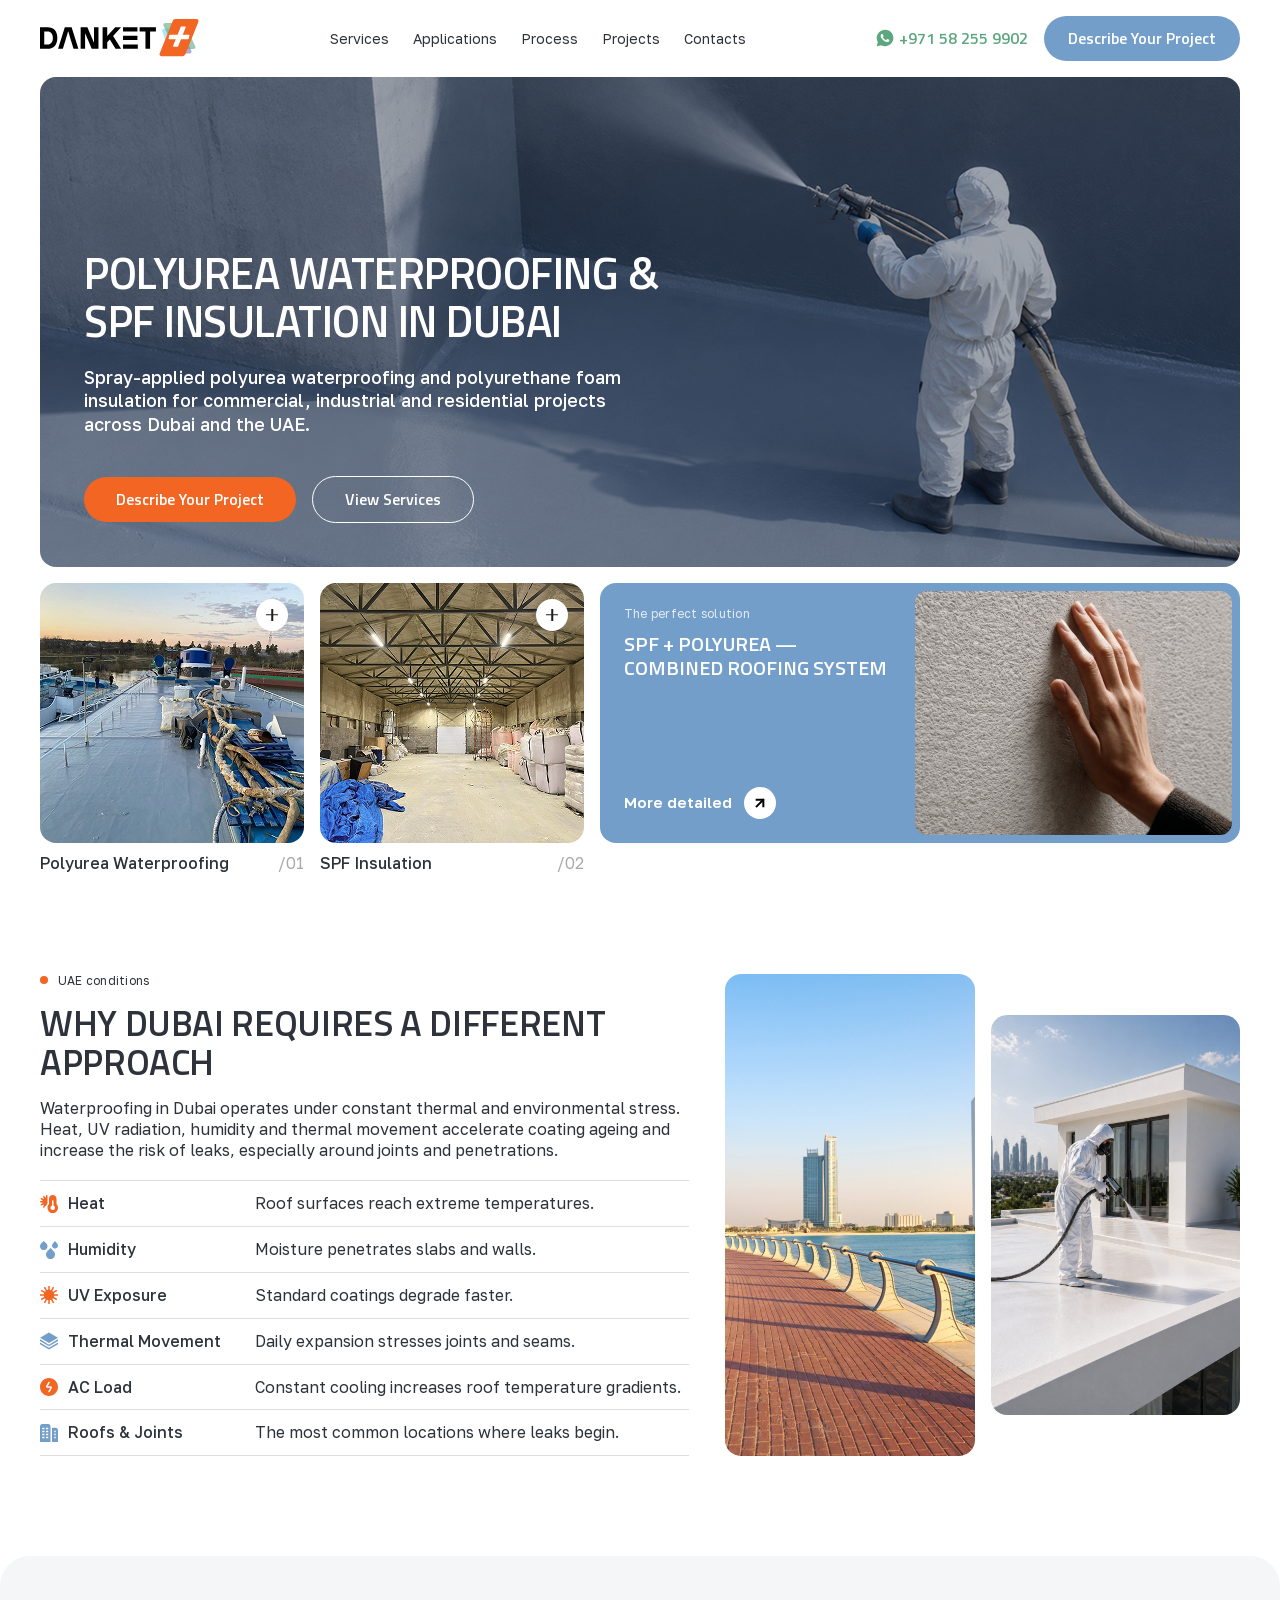
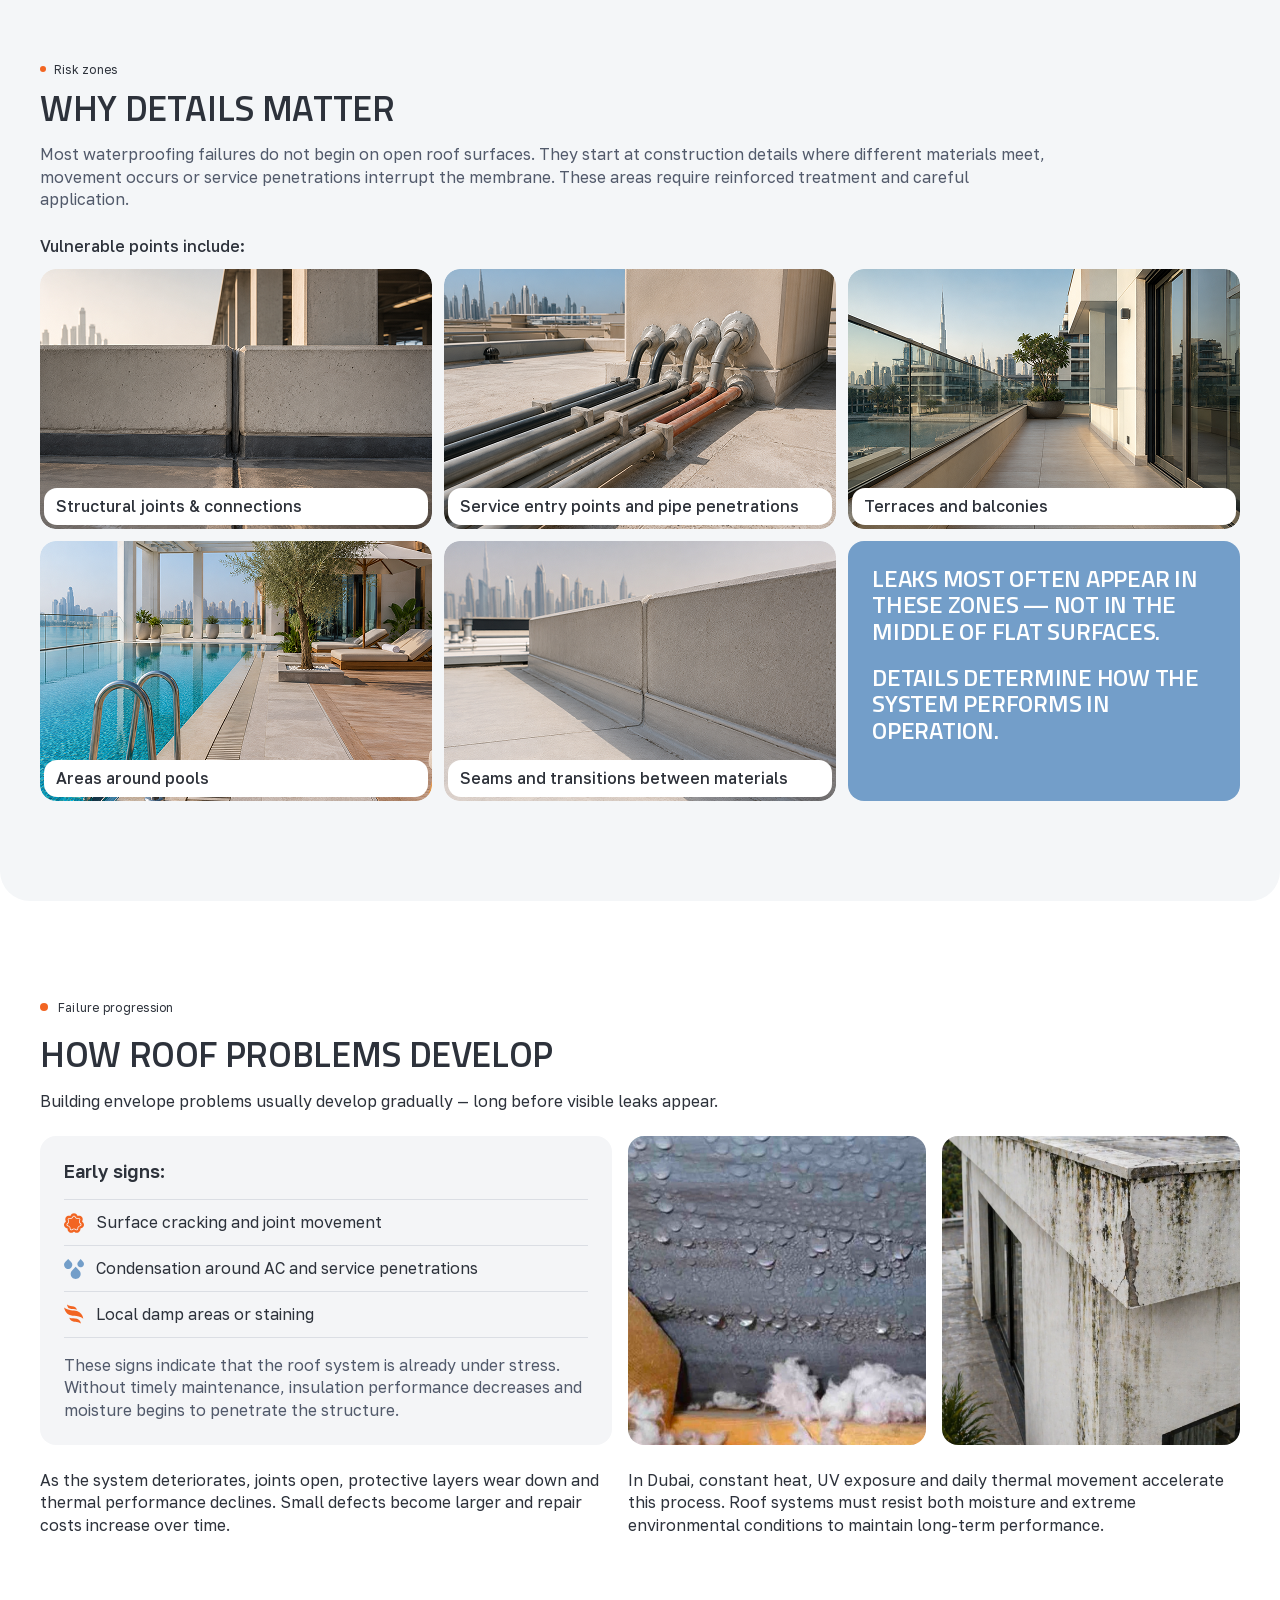
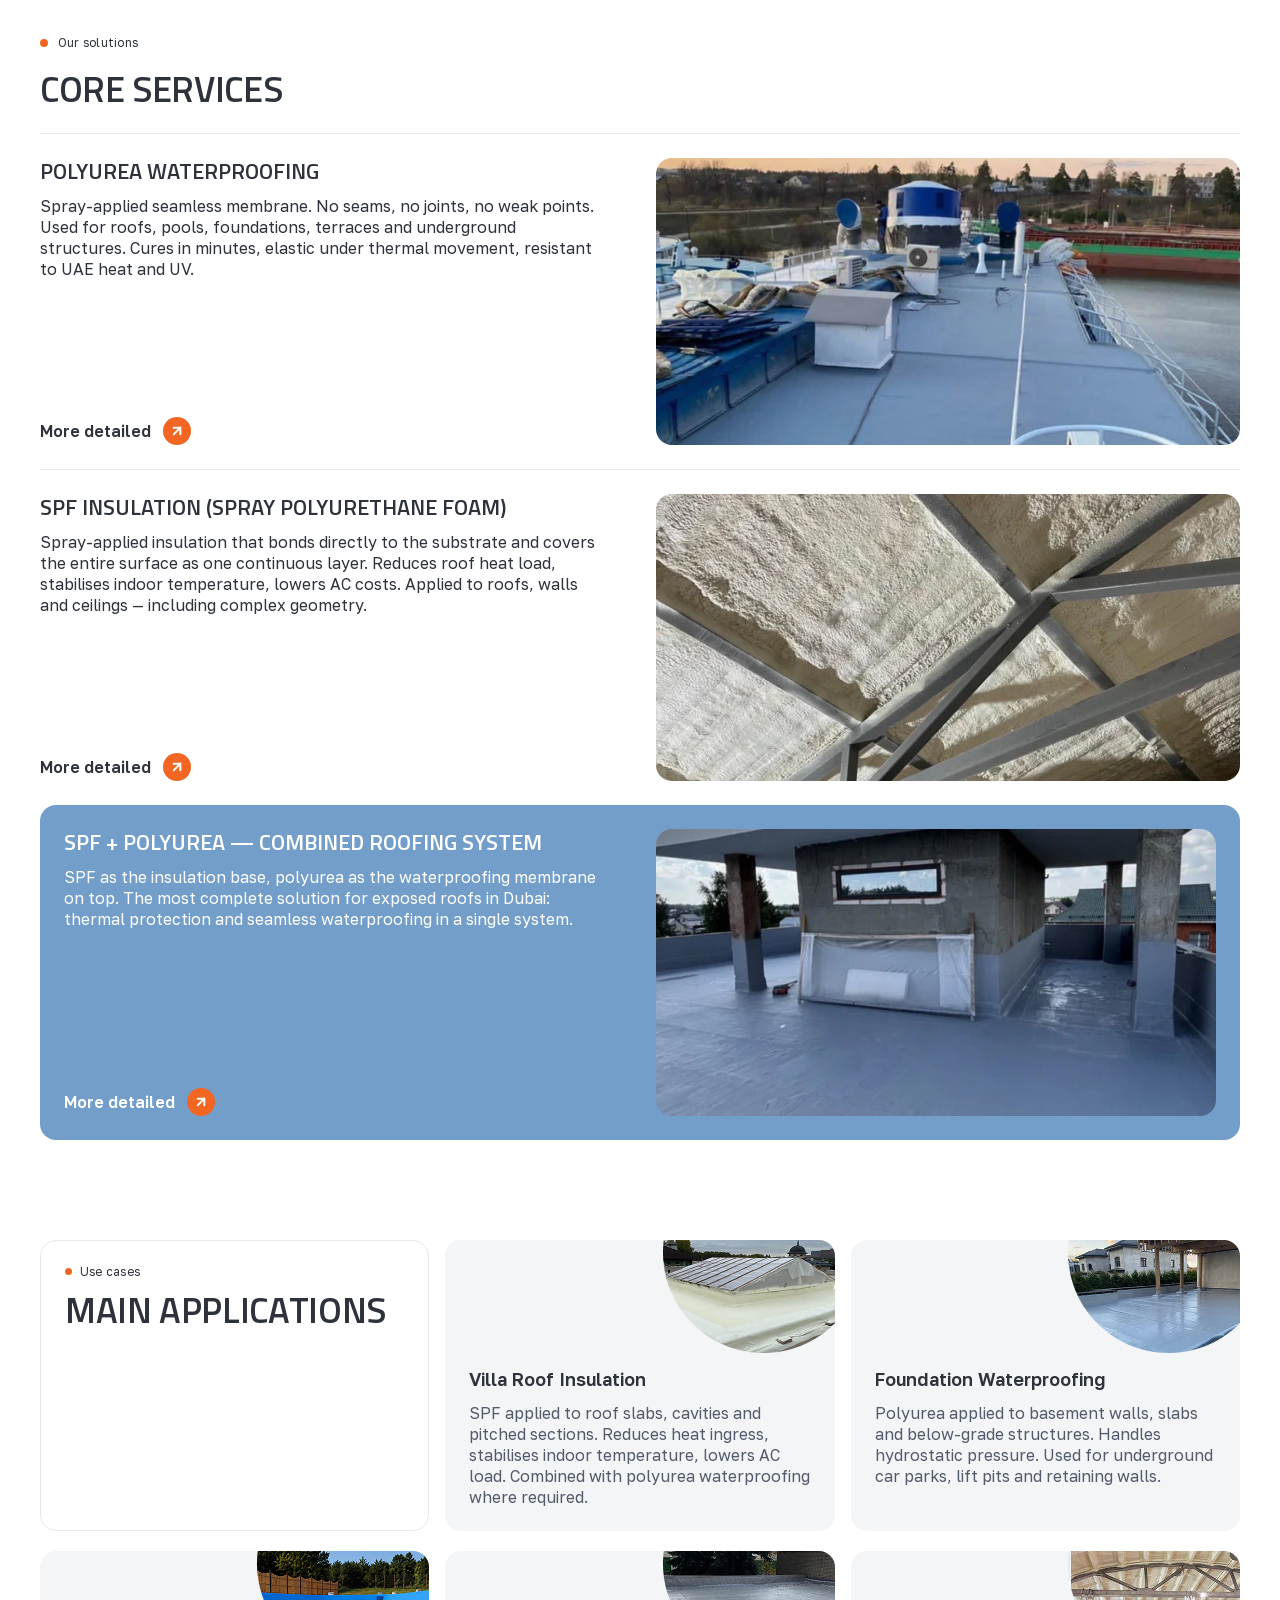
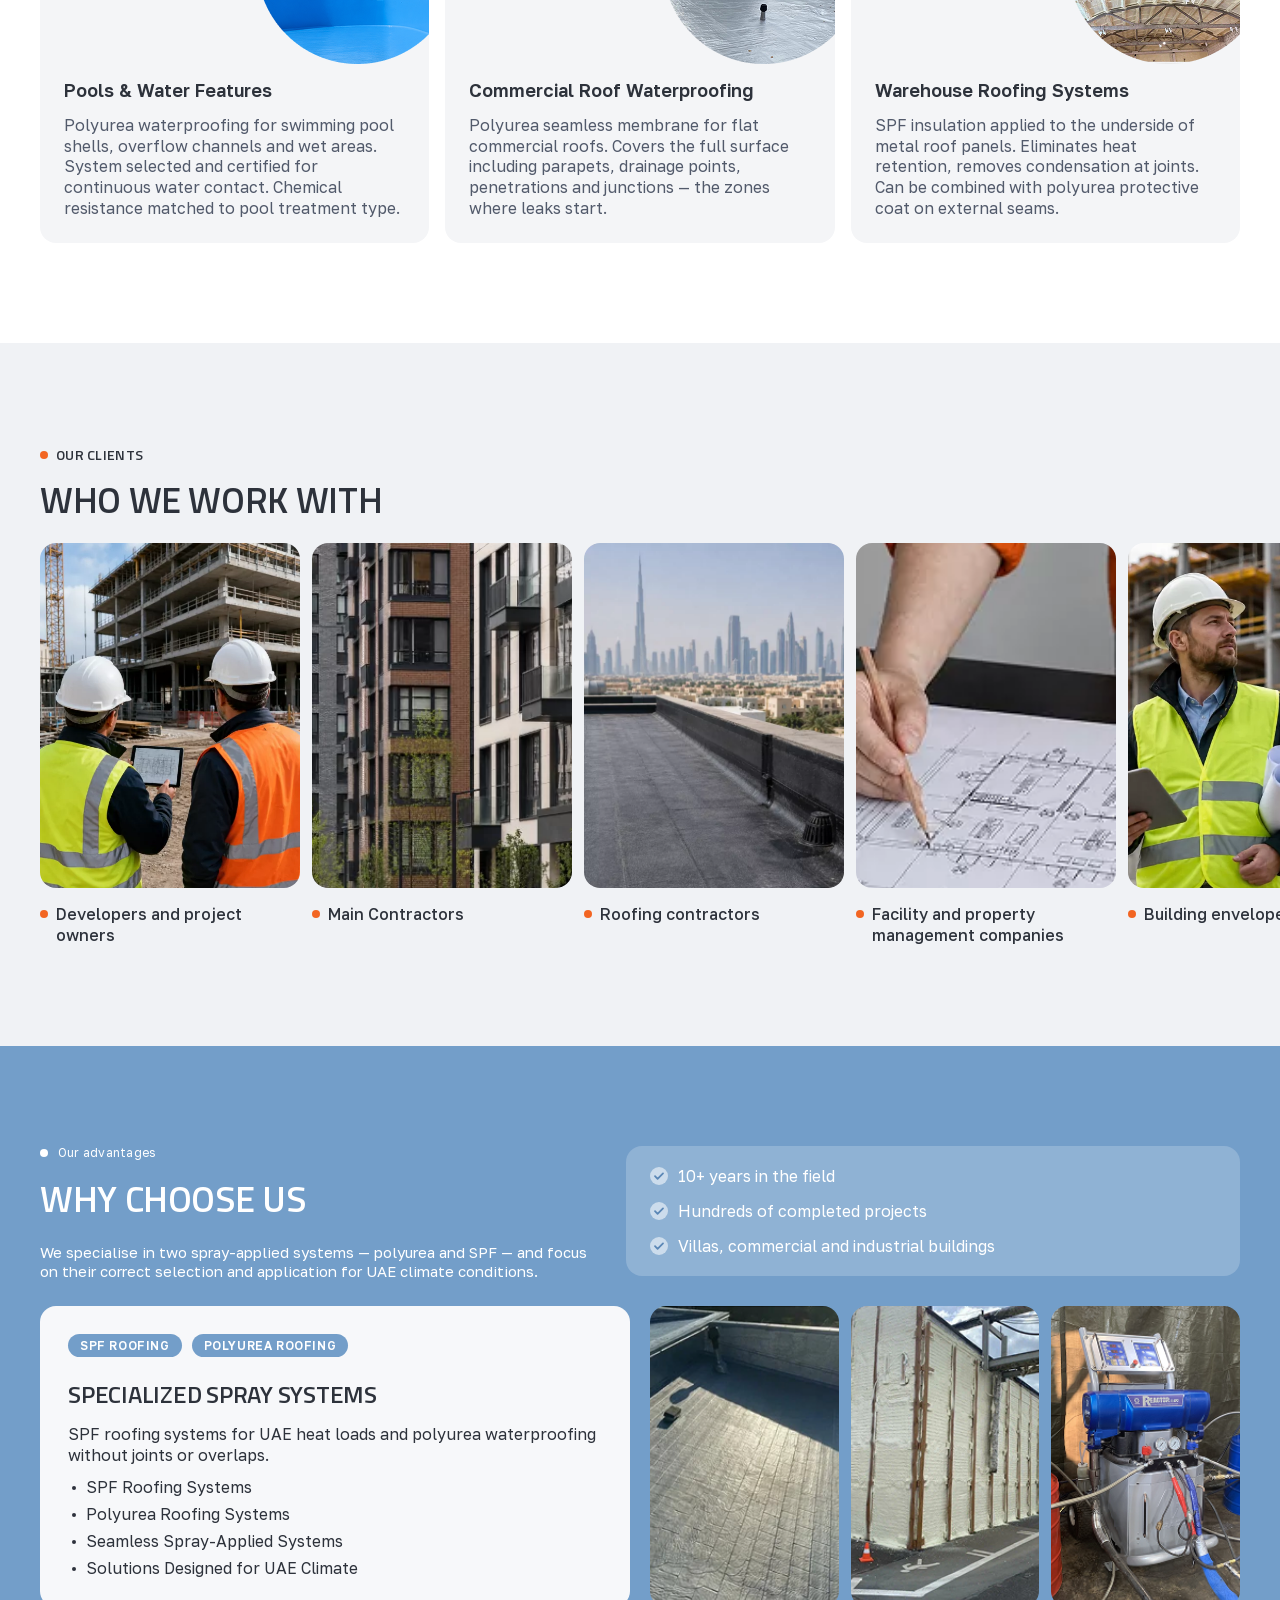
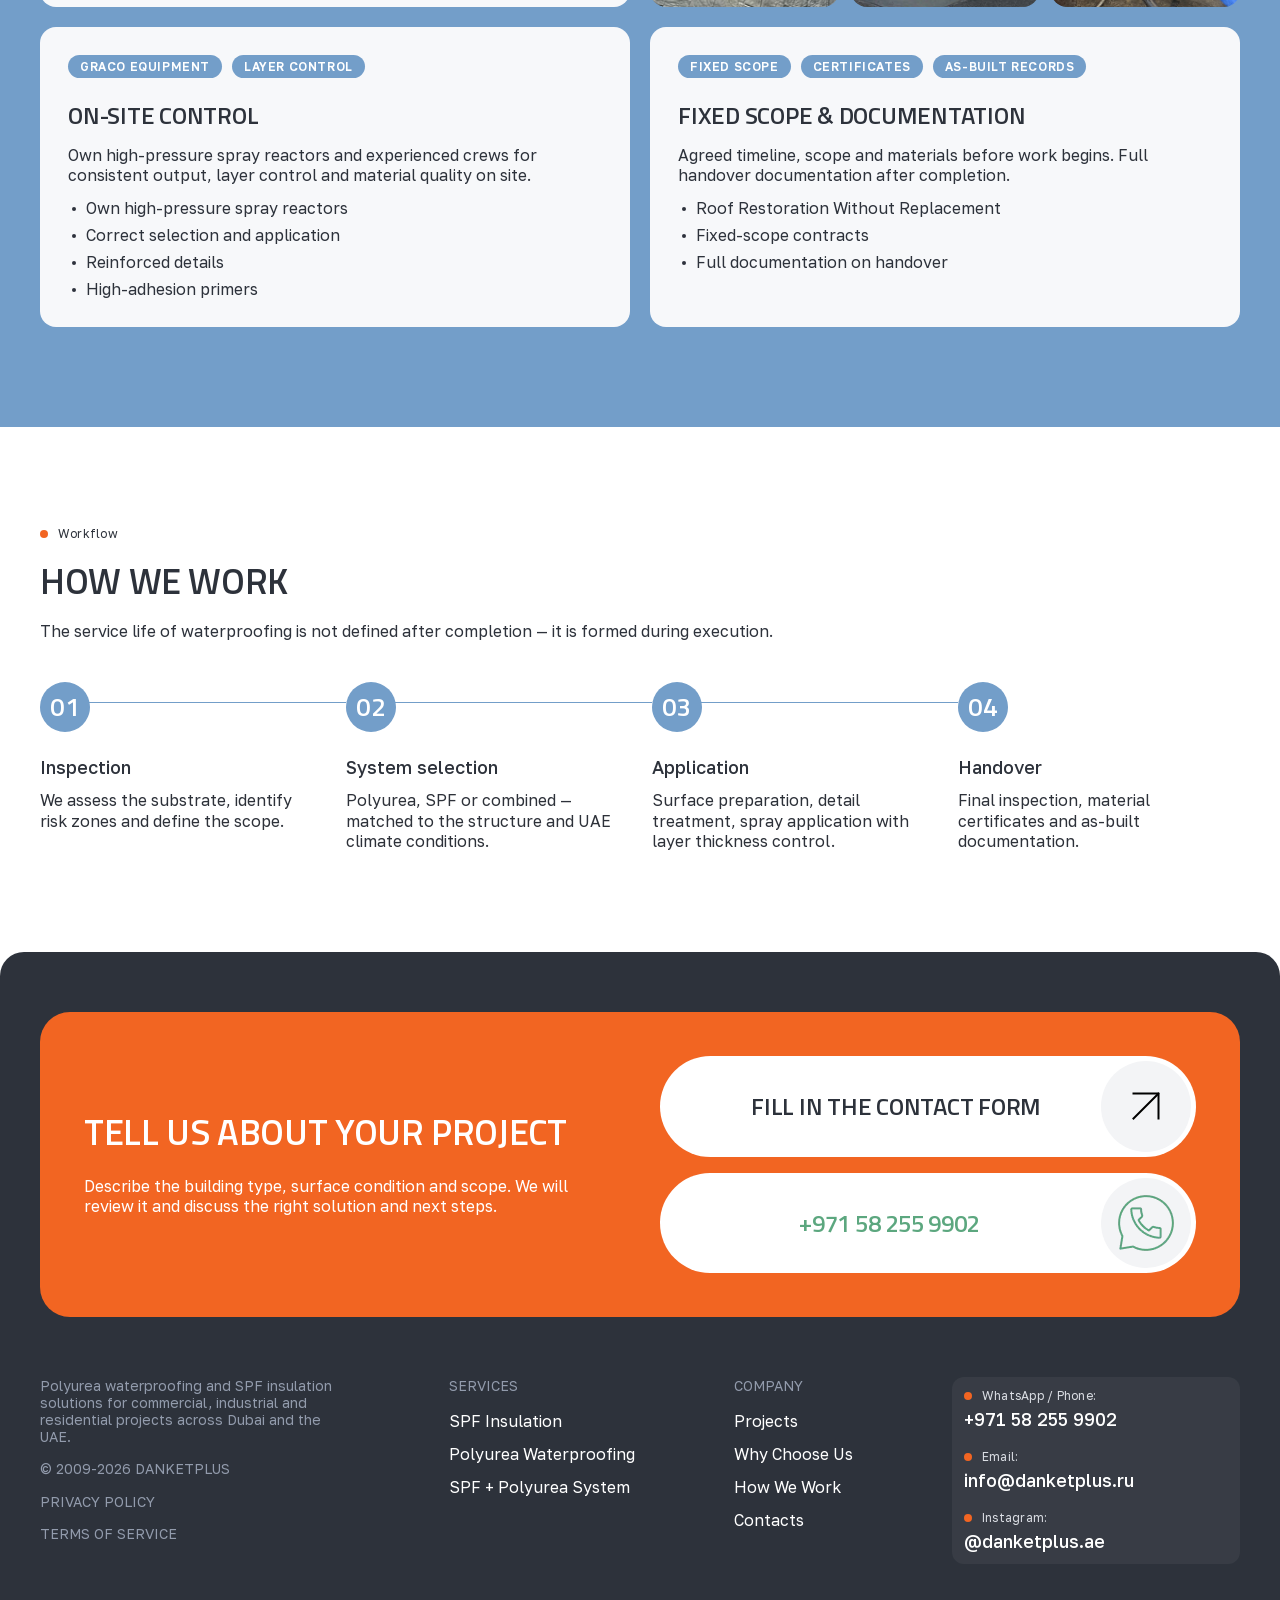
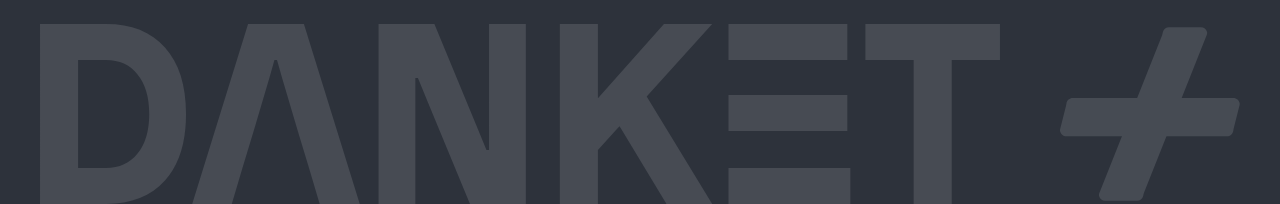
==== commit 9933f923: "99.9%" ====
--- a/index.html
+++ b/index.html
@@ -689,38 +689,33 @@
 
 
 
-        <!-- Who Typically Orders Section -->
-        <section class="orders" style="margin-bottom: 0 !important;">
+        <!-- Who We Work With: the .orders slider in its home-page variant, where the
+             eyebrow, the short title and the long labels are shown at every width. -->
+        <section class="orders orders--clients">
             <div class="container">
                 <span class="orders__eyebrow">
                     <img src="assets/images/red-dot.svg" alt="" class="orders__eyebrow-dot" width="8" height="8"
                         loading="lazy">
                     Our Clients
                 </span>
-                <h2 class="section-title orders__title">
-                    <span class="orders__title-text orders__title-text--desktop">Who typically orders polyurea
-                        waterproofing</span>
-                    <span class="orders__title-text orders__title-text--mobile">Who we work with</span>
-                </h2>
+                <h2 class="section-title orders__title">Who we work with</h2>
 
                 <div class="orders__slider swiper">
                     <div class="swiper-wrapper">
                         <div class="swiper-slide orders__slide">
                             <figure class="orders-card">
-                                <img src="assets/images/orders-section_img1.webp" alt="Residential development"
+                                <img src="assets/images/orders-section_img2.webp" alt="Two site engineers reviewing plans on a tablet"
                                     class="orders-card__img" width="270" height="358" loading="lazy">
                                 <figcaption class="orders-card__caption">
                                     <img src="assets/images/red-dot.svg" alt="" class="orders-card__dot" width="8"
                                         height="8" loading="lazy">
-                                    <span class="orders-card__label orders-card__label--desktop">Developers</span>
-                                    <span class="orders-card__label orders-card__label--mobile">Developers and
-                                        project owners</span>
+                                    <span class="orders-card__label">Developers and project owners</span>
                                 </figcaption>
                             </figure>
                         </div>
                         <div class="swiper-slide orders__slide">
                             <figure class="orders-card">
-                                <img src="assets/images/orders-section_img2.webp" alt="Main contractors on site"
+                                <img src="assets/images/orders-section_img1.webp" alt="Residential development facade"
                                     class="orders-card__img" width="270" height="358" loading="lazy">
                                 <figcaption class="orders-card__caption">
                                     <img src="assets/images/red-dot.svg" alt="" class="orders-card__dot" width="8"
@@ -731,7 +726,7 @@
                         </div>
                         <div class="swiper-slide orders__slide">
                             <figure class="orders-card">
-                                <img src="assets/images/orders-section_img3.webp" alt="Flat roof waterproofing"
+                                <img src="assets/images/orders-section_img3.webp" alt="Flat roof waterproofing overlooking the Dubai skyline"
                                     class="orders-card__img" width="270" height="358" loading="lazy">
                                 <figcaption class="orders-card__caption">
                                     <img src="assets/images/red-dot.svg" alt="" class="orders-card__dot" width="8"
@@ -742,7 +737,29 @@
                         </div>
                         <div class="swiper-slide orders__slide">
                             <figure class="orders-card">
-                                <img src="assets/images/orders-section_img4.webp" alt="Industrial warehouse"
+                                <img src="assets/images/orders-section_img7.webp" alt="Engineer marking up a building drawing"
+                                    class="orders-card__img" width="270" height="358" loading="lazy">
+                                <figcaption class="orders-card__caption">
+                                    <img src="assets/images/red-dot.svg" alt="" class="orders-card__dot" width="8"
+                                        height="8" loading="lazy">
+                                    <span class="orders-card__label">Facility and property management companies</span>
+                                </figcaption>
+                            </figure>
+                        </div>
+                        <div class="swiper-slide orders__slide">
+                            <figure class="orders-card">
+                                <img src="assets/images/orders-section_img5.webp" alt="Site engineer holding drawings on a construction site"
+                                    class="orders-card__img" width="270" height="358" loading="lazy">
+                                <figcaption class="orders-card__caption">
+                                    <img src="assets/images/red-dot.svg" alt="" class="orders-card__dot" width="8"
+                                        height="8" loading="lazy">
+                                    <span class="orders-card__label">Building envelope contractors</span>
+                                </figcaption>
+                            </figure>
+                        </div>
+                        <div class="swiper-slide orders__slide">
+                            <figure class="orders-card">
+                                <img src="assets/images/orders-section_img4.webp" alt="Empty industrial warehouse interior"
                                     class="orders-card__img" width="270" height="358" loading="lazy">
                                 <figcaption class="orders-card__caption">
                                     <img src="assets/images/red-dot.svg" alt="" class="orders-card__dot" width="8"
@@ -753,43 +770,12 @@
                         </div>
                         <div class="swiper-slide orders__slide">
                             <figure class="orders-card">
-                                <img src="assets/images/orders-section_img5.webp" alt="Facility manager on site"
+                                <img src="assets/images/orders-section_img6.webp" alt="Rooftop swimming pool beside a residential tower"
                                     class="orders-card__img" width="270" height="358" loading="lazy">
                                 <figcaption class="orders-card__caption">
                                     <img src="assets/images/red-dot.svg" alt="" class="orders-card__dot" width="8"
                                         height="8" loading="lazy">
-                                    <span class="orders-card__label orders-card__label--desktop">Facility Management
-                                        Companies</span>
-                                    <span class="orders-card__label orders-card__label--mobile">Facility and
-                                        property management companies</span>
-                                </figcaption>
-                            </figure>
-                        </div>
-                        <div class="swiper-slide orders__slide">
-                            <figure class="orders-card">
-                                <img src="assets/images/orders-section_img6.webp" alt="Facility manager on site"
-                                    class="orders-card__img" width="270" height="358" loading="lazy">
-                                <figcaption class="orders-card__caption">
-                                    <img src="assets/images/red-dot.svg" alt="" class="orders-card__dot" width="8"
-                                        height="8" loading="lazy">
-                                    <span class="orders-card__label orders-card__label--desktop">Property
-                                        Owners</span>
-                                    <span class="orders-card__label orders-card__label--mobile">Property
-                                        Owners</span>
-                                </figcaption>
-                            </figure>
-                        </div>
-                        <div class="swiper-slide orders__slide">
-                            <figure class="orders-card">
-                                <img src="assets/images/orders-section_img7.webp" alt="Facility manager on site"
-                                    class="orders-card__img" width="270" height="358" loading="lazy">
-                                <figcaption class="orders-card__caption">
-                                    <img src="assets/images/red-dot.svg" alt="" class="orders-card__dot" width="8"
-                                        height="8" loading="lazy">
-                                    <span class="orders-card__label orders-card__label--desktop">Facility and
-                                        property management companies</span>
-                                    <span class="orders-card__label orders-card__label--mobile">Facility and
-                                        property management companies</span>
+                                    <span class="orders-card__label">Property Owners</span>
                                 </figcaption>
                             </figure>
                         </div>
--- a/assets/styles/style.css
+++ b/assets/styles/style.css
@@ -1413,11 +1413,11 @@
   gap: 10px;
   margin: 0 0 20px 0;
   font-family: "Golos Text", -apple-system, BlinkMacSystemFont, sans-serif;
-  font-size: 13px;
-  font-weight: 600;
-  line-height: 130%;
-  letter-spacing: 0.78px;
-  text-transform: uppercase;
+  font-size: 12px;
+  font-style: normal;
+  font-weight: 400;
+  line-height: 110%;
+  letter-spacing: 0.24px;
   color: var(--txt-primary, #2D323B);
 }
 .steps-eyebrow::before {
@@ -3163,6 +3163,34 @@
 }
 .apply-section--spf {
   background-color: #F4F6F8;
+  border-radius: 30px;
+}
+@media screen and (max-width: 480px) {
+  .apply-section--spf {
+    padding: 60px 0;
+  }
+  .apply-section--spf .apply-card__text {
+    font-size: 14px;
+    margin-bottom: 0;
+  }
+  .apply-section--spf .apply-card__title {
+    color: var(--txt-primary, #2D323B);
+    font-family: "Titillium Web", sans-serif;
+    font-size: 18px;
+    font-style: normal;
+    font-weight: 600;
+    line-height: 110%;
+    letter-spacing: -0.18px;
+    text-transform: uppercase;
+    margin-bottom: 8px;
+    padding-bottom: 8px;
+  }
+  .apply-section--spf .apply-card__title br {
+    display: none;
+  }
+  .apply-section--spf .apply-grid {
+    gap: 12px;
+  }
 }
 .apply-section--spf .apply-section__title {
   color: var(--txt-primary, #2D323B);
@@ -3347,7 +3375,7 @@
 }
 @media (max-width: 480px) {
   .apply-card--spf .apply-card__media {
-    height: 169px;
+    height: 190px;
   }
 }
 @media (min-width: 951px) {
@@ -4224,6 +4252,35 @@
     display: inline;
   }
 }
+.orders--clients {
+  margin-bottom: 0;
+}
+.orders--clients .orders__eyebrow {
+  display: inline-flex;
+}
+.orders--clients .orders__slide {
+  width: 260px;
+}
+@media (max-width: 1024px) {
+  .orders--clients .orders__slide {
+    width: 260px;
+  }
+}
+@media (max-width: 768px) {
+  .orders--clients .orders__slide {
+    width: 260px;
+  }
+}
+.orders--clients .orders-card__img {
+  height: 345px;
+}
+@media (max-width: 768px) {
+  .orders--clients .orders-card__img {
+    height: 345px;
+    border-radius: 16px;
+  }
+}
+
 .local-projects {
   margin-bottom: 100px;
 }
@@ -5459,15 +5516,12 @@
 }
 .promo-card__eyebrow {
   font-family: "Golos Text", -apple-system, BlinkMacSystemFont, sans-serif;
-  font-size: 14px;
-  font-weight: 400;
-  line-height: 130%;
+  font-size: 12px;
+  font-style: normal;
+  font-weight: 400;
+  line-height: 110%;
+  letter-spacing: 0.24px;
   color: rgba(255, 255, 255, 0.8);
-}
-@media (max-width: 480px) {
-  .promo-card__eyebrow {
-    font-size: 13px;
-  }
 }
 .promo-card__title {
   max-width: 270px;
@@ -5831,11 +5885,11 @@
   gap: 10px;
   margin: 0 0 20px 0;
   font-family: "Golos Text", -apple-system, BlinkMacSystemFont, sans-serif;
-  font-size: 13px;
-  font-weight: 600;
-  line-height: 130%;
-  letter-spacing: 0.78px;
-  text-transform: uppercase;
+  font-size: 12px;
+  font-style: normal;
+  font-weight: 400;
+  line-height: 110%;
+  letter-spacing: 0.24px;
   color: var(--txt-primary, #2D323B);
 }
 .roof-problems__eyebrow::before {
@@ -6056,12 +6110,12 @@
   gap: 8px;
   margin-bottom: 12px;
   font-family: "Golos Text", -apple-system, BlinkMacSystemFont, sans-serif;
-  font-size: 11px;
-  font-weight: 600;
-  line-height: 130%;
-  letter-spacing: 0.55px;
-  text-transform: uppercase;
-  color: var(--txt-secondary, #525A6B);
+  font-size: 12px;
+  font-style: normal;
+  font-weight: 400;
+  line-height: 110%;
+  letter-spacing: 0.24px;
+  color: var(--txt-primary, #2D323B);
 }
 .details-matter__eyebrow::before {
   content: "";
@@ -6211,11 +6265,11 @@
   gap: 10px;
   margin: 0 0 20px 0;
   font-family: "Golos Text", -apple-system, BlinkMacSystemFont, sans-serif;
-  font-size: 13px;
-  font-weight: 600;
-  line-height: 130%;
-  letter-spacing: 0.78px;
-  text-transform: uppercase;
+  font-size: 12px;
+  font-style: normal;
+  font-weight: 400;
+  line-height: 110%;
+  letter-spacing: 0.24px;
   color: var(--txt-primary, #2D323B);
 }
 .core-services__eyebrow::before {
@@ -6404,10 +6458,10 @@
   margin: 0 0 12px 0;
   font-family: "Golos Text", -apple-system, BlinkMacSystemFont, sans-serif;
   font-size: 12px;
-  font-weight: 500;
-  line-height: 130%;
-  letter-spacing: 0.6px;
-  text-transform: uppercase;
+  font-style: normal;
+  font-weight: 400;
+  line-height: 110%;
+  letter-spacing: 0.24px;
   color: var(--txt-primary, #2D323B);
 }
 .applications__eyebrow::before {
@@ -6420,7 +6474,6 @@
 }
 @media (max-width: 480px) {
   .applications__eyebrow {
-    font-size: 11px;
     margin-bottom: 8px;
   }
 }
@@ -6532,11 +6585,11 @@
   gap: 10px;
   margin: 0 0 20px 0;
   font-family: "Golos Text", -apple-system, BlinkMacSystemFont, sans-serif;
-  font-size: 13px;
-  font-weight: 600;
-  line-height: 130%;
-  letter-spacing: 0.78px;
-  text-transform: uppercase;
+  font-size: 12px;
+  font-style: normal;
+  font-weight: 400;
+  line-height: 110%;
+  letter-spacing: 0.24px;
   color: #FFF;
 }
 .advantages__eyebrow::before {
@@ -6704,16 +6757,18 @@
 }
 .adv-card__title {
   margin: 0 0 16px 0;
+  color: var(--txt-primary, #2D323B);
   font-family: "Titillium Web", sans-serif;
-  font-size: 22px;
+  font-size: 24px;
+  font-style: normal;
   font-weight: 600;
-  line-height: 120%;
+  line-height: 110%;
+  letter-spacing: -0.24px;
   text-transform: uppercase;
-  color: var(--txt-primary, #2D323B);
 }
 @media (max-width: 480px) {
   .adv-card__title {
-    font-size: 20px;
+    font-size: 22px;
   }
 }
 .adv-card__text {
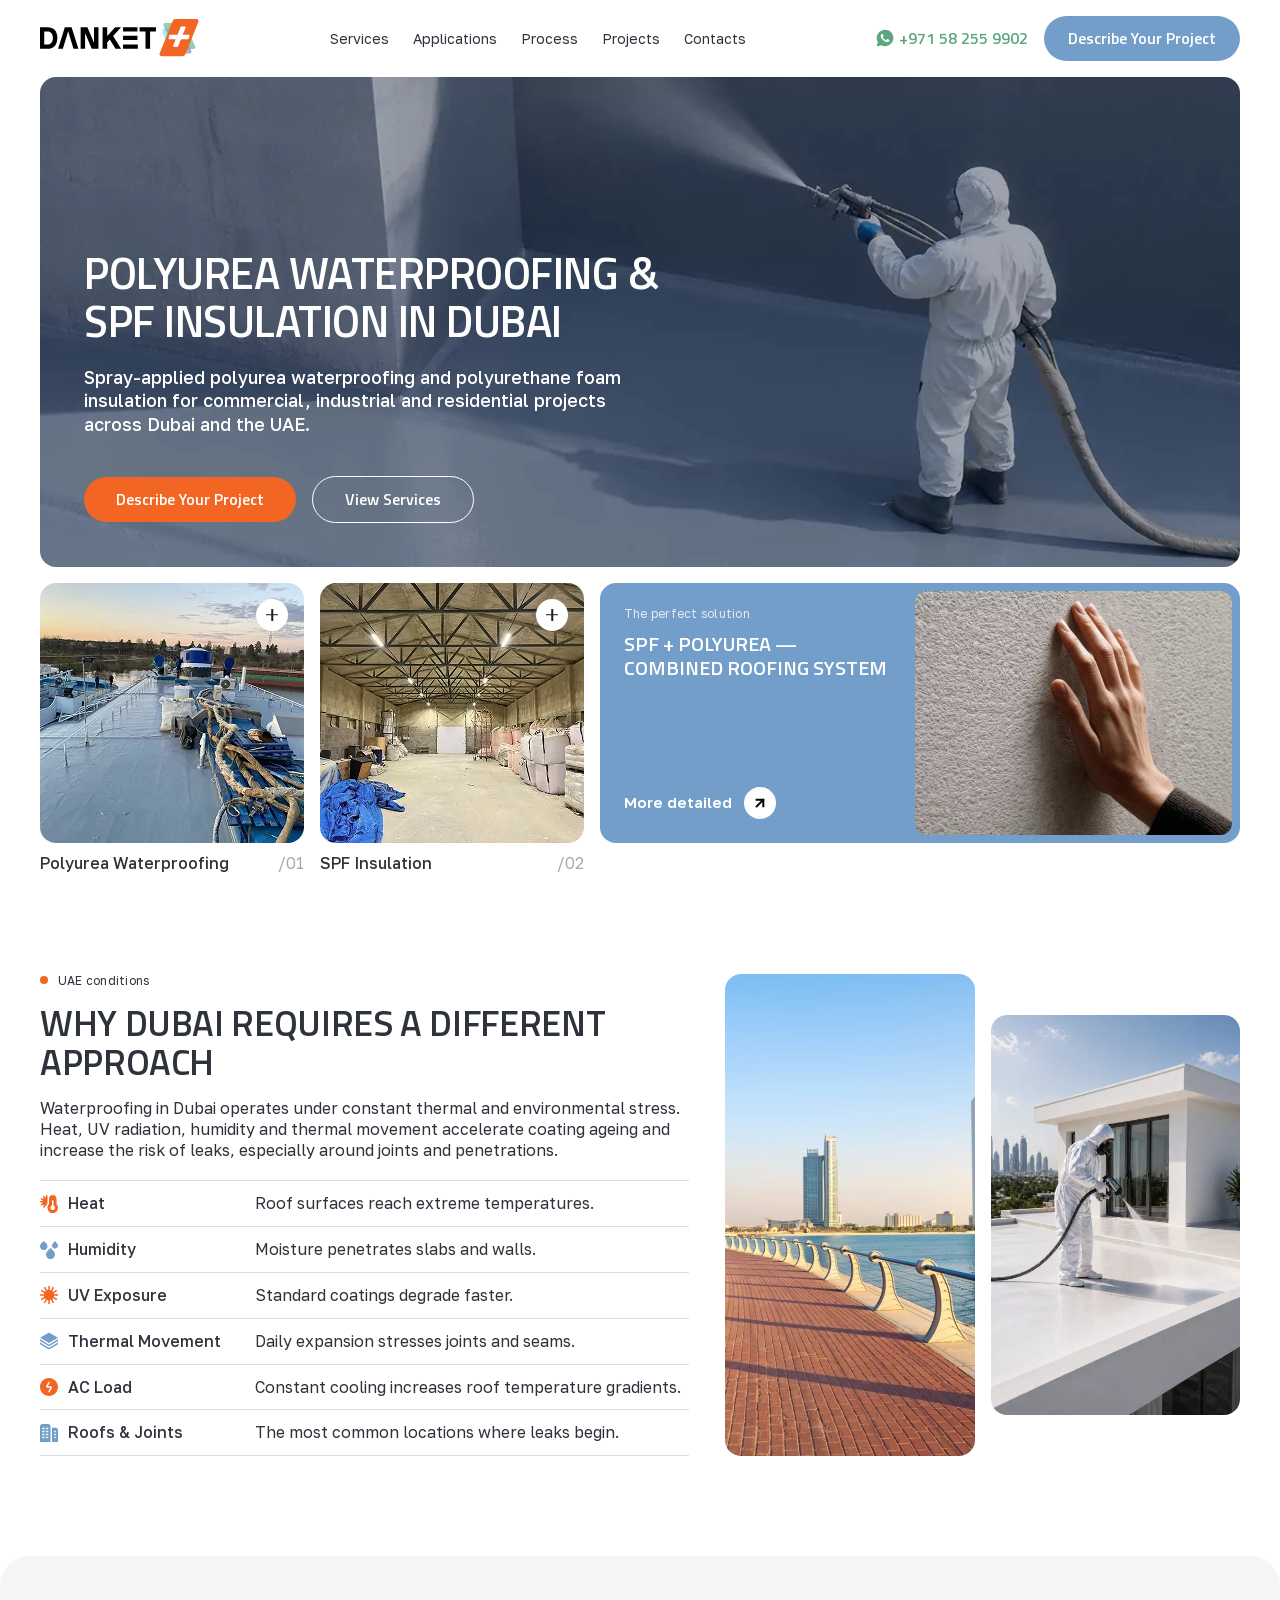
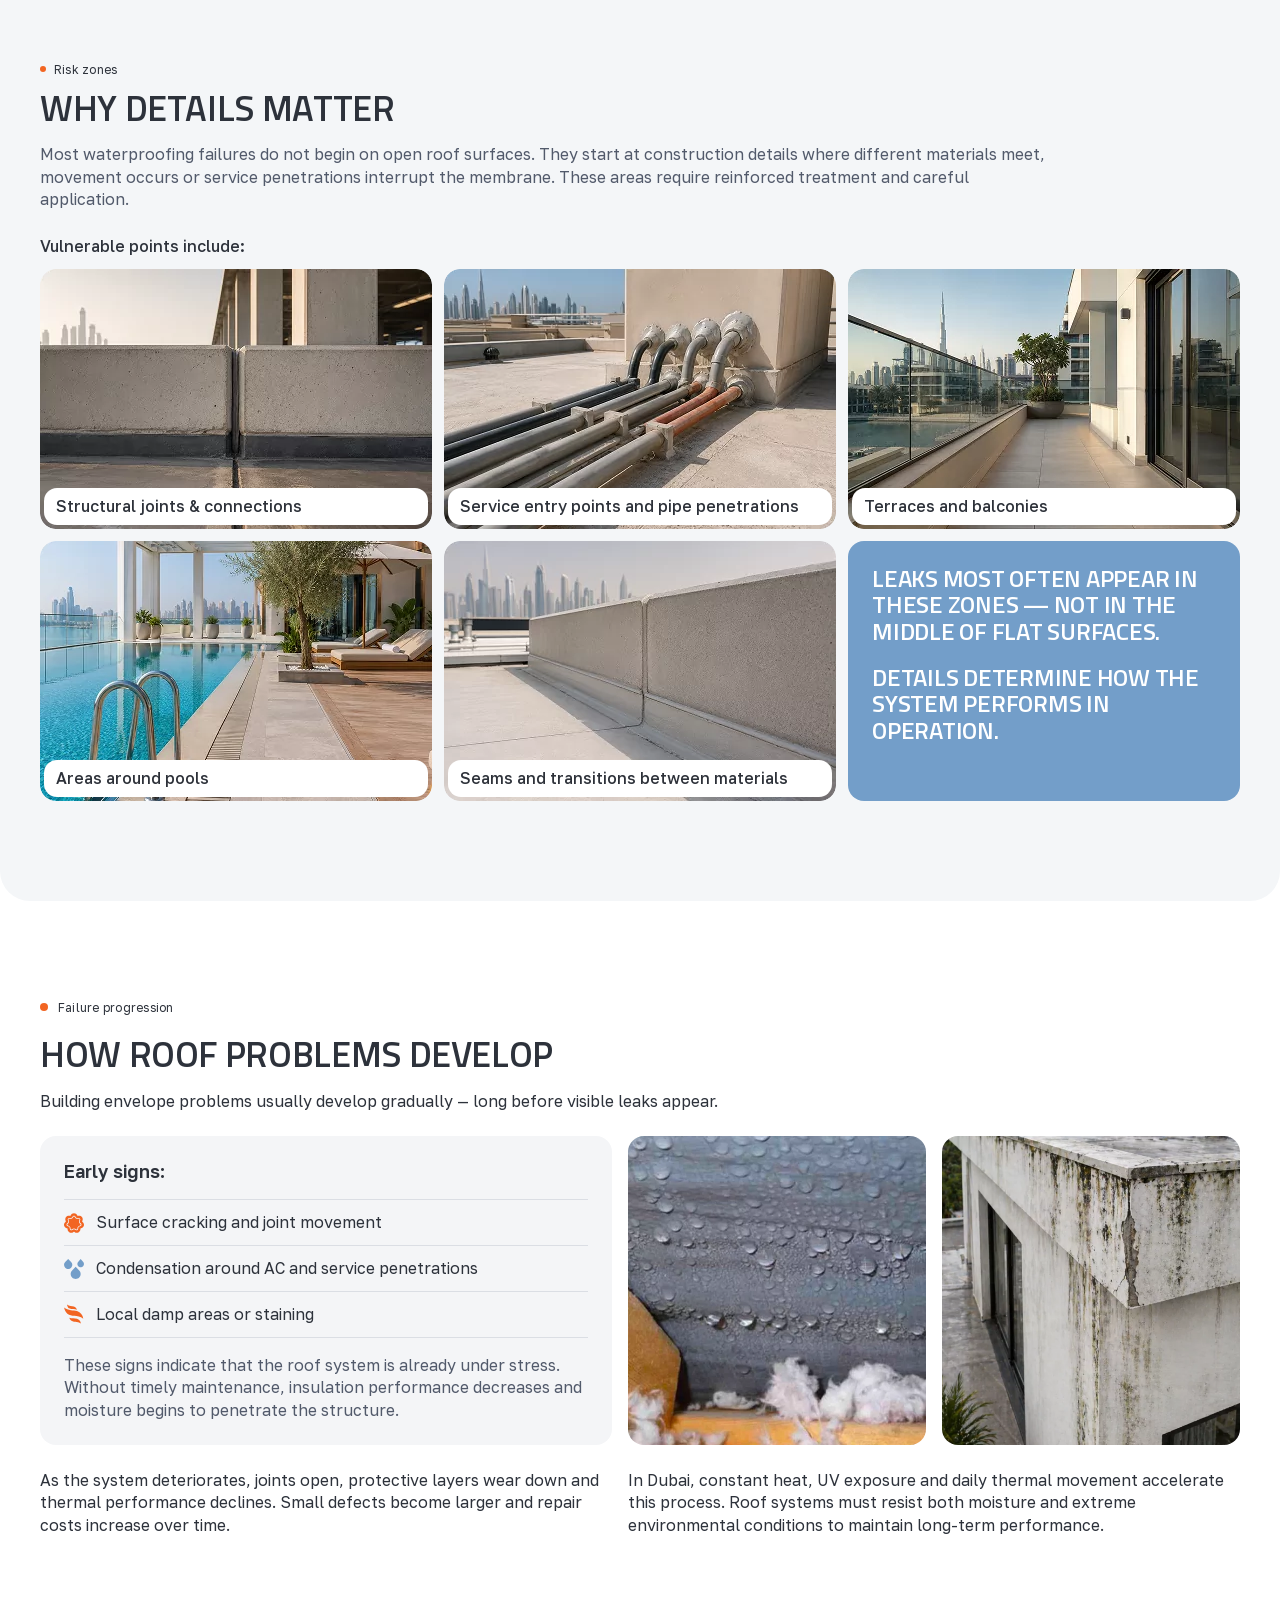
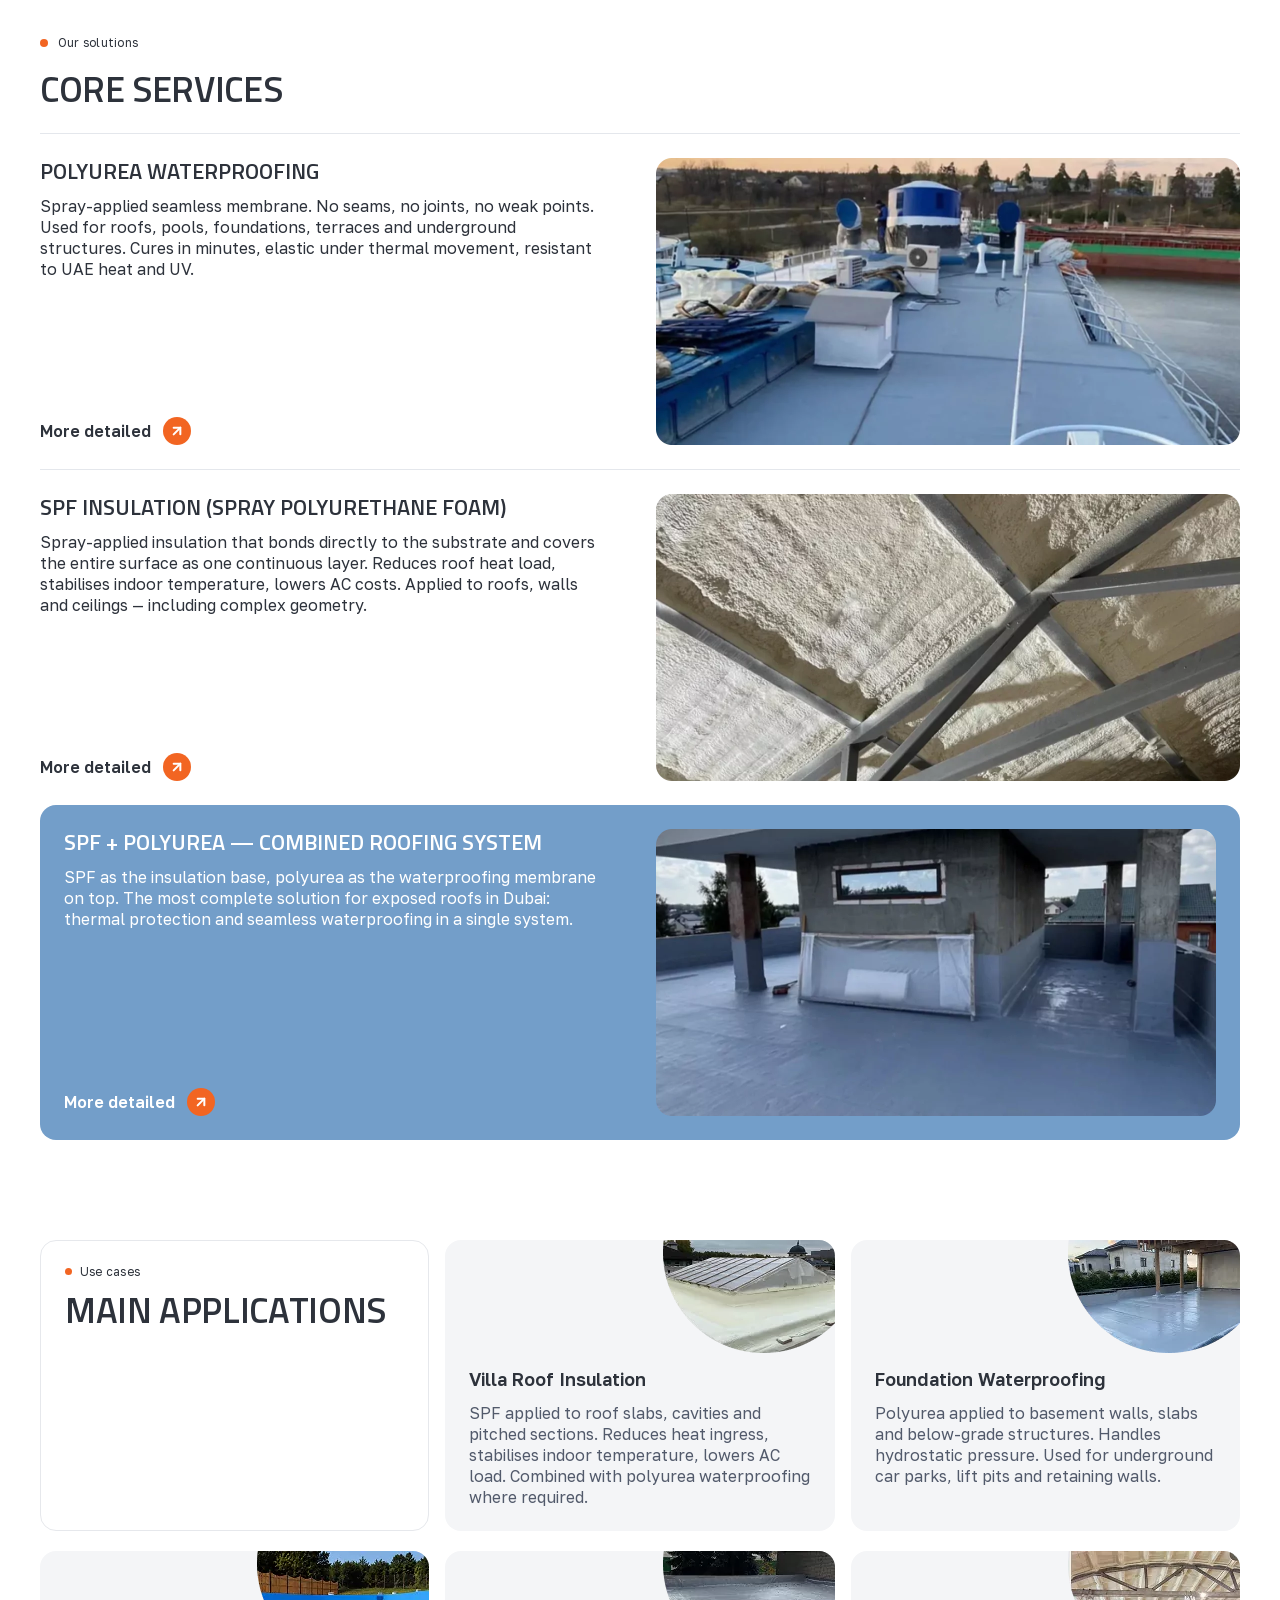
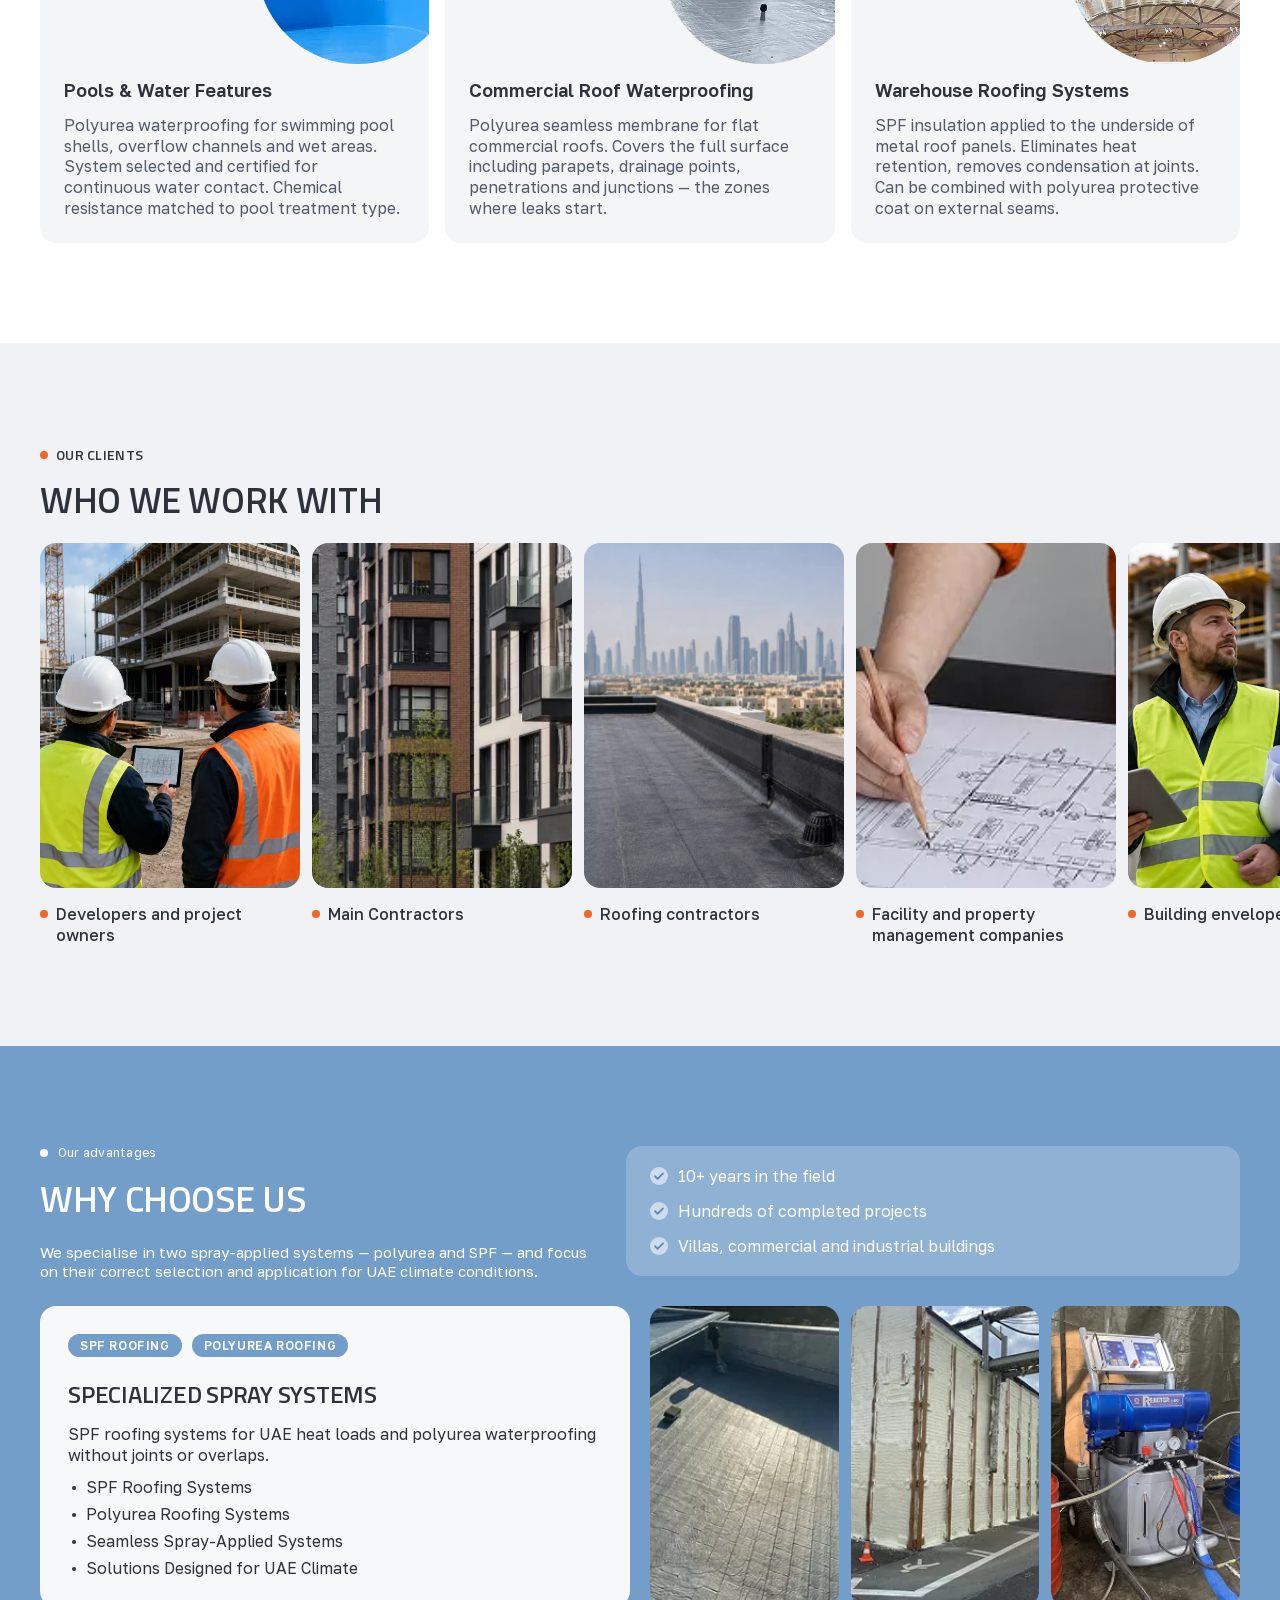
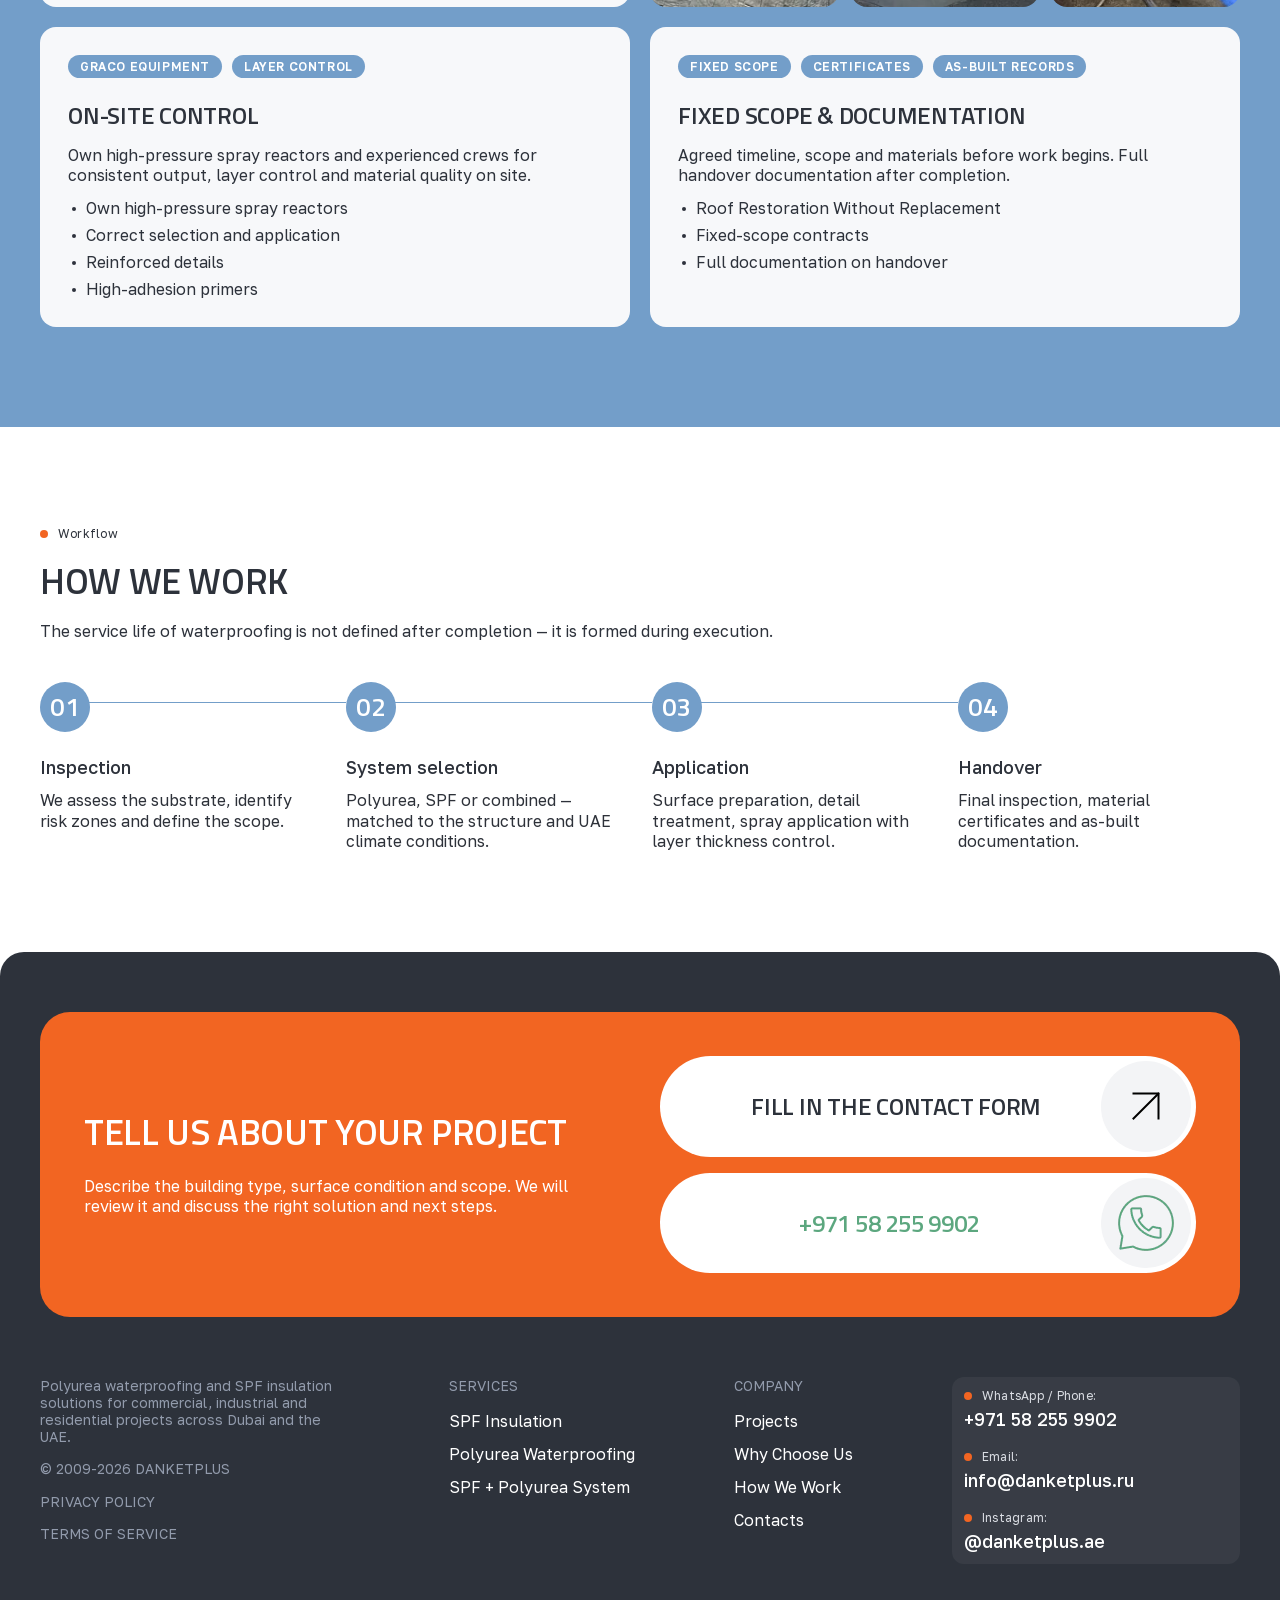
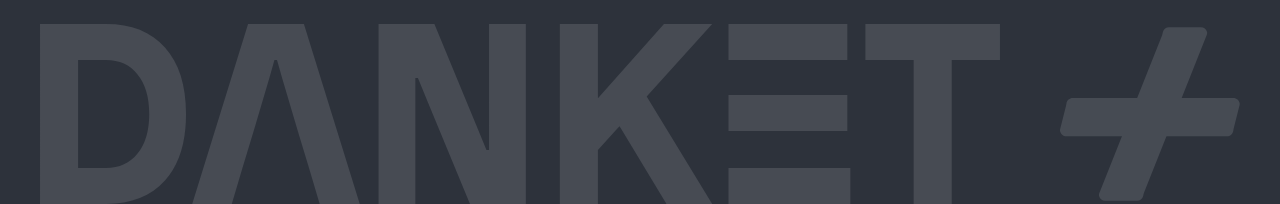
==== commit edd28568: "99.9.9%" ====
--- a/index.html
+++ b/index.html
@@ -8,9 +8,9 @@
         content="Spray-applied polyurea waterproofing and polyurethane foam insulation for commercial, industrial and residential projects across Dubai and the UAE.">
     <title>Polyurea Waterproofing &amp; SPF Insulation in Dubai — Danket Plus</title>
     <!-- Responsive Preload for LCP Hero Background Images -->
-    <link rel="preload" href="assets/images/main-page_main-bg_mobile.png" as="image" type="image/png"
+    <link rel="preload" href="assets/images/main-page_main-bg_mobile.webp" as="image" type="image/webp"
         media="(max-width: 480px)">
-    <link rel="preload" href="assets/images/main-page_main-bg.png" as="image" type="image/png"
+    <link rel="preload" href="assets/images/main-page_main-bg.webp" as="image" type="image/webp"
         media="(min-width: 481px)">
     <!-- Self-hosted fonts: preloaded so the first paint already has them.
          Only the two faces used above the fold are preloaded. -->
@@ -132,7 +132,7 @@
                     <article class="tile-card">
                         <a href="polyurea-waterproofing.html" class="tile-card__media"
                             aria-label="Polyurea Waterproofing">
-                            <img src="assets/images/main-hero_bottom-img1.png"
+                            <img src="assets/images/main-hero_bottom-img1.webp"
                                 alt="Polyurea waterproofing applied to a vessel deck" width="290" height="260">
                             <span class="tile-card__plus" aria-hidden="true"></span>
                         </a>
@@ -144,7 +144,7 @@
 
                     <article class="tile-card">
                         <a href="pu-foam-insulation.html" class="tile-card__media" aria-label="SPF Insulation">
-                            <img src="assets/images/main-hero_bottom-img2.png"
+                            <img src="assets/images/main-hero_bottom-img2.webp"
                                 alt="SPF insulation sprayed inside a warehouse" width="290" height="260">
                             <span class="tile-card__plus" aria-hidden="true"></span>
                         </a>
@@ -169,7 +169,7 @@
                             </a>
                         </div>
                         <div class="promo-card__media">
-                            <img src="assets/images/main-hero_bottom-img3.png"
+                            <img src="assets/images/main-hero_bottom-img3.webp"
                                 alt="Hand touching a sprayed polyurethane foam surface" width="692" height="488"
                                 loading="lazy">
                         </div>
@@ -320,12 +320,12 @@
 
                     <div class="uae-conditions__media">
                         <div class="uae-conditions__photo uae-conditions__photo--tall">
-                            <img src="assets/images/different-approach_img1.png"
+                            <img src="assets/images/different-approach_img1.webp"
                                 alt="Waterfront promenade in the UAE under strong sunlight" width="498" height="954"
                                 loading="lazy">
                         </div>
                         <div class="uae-conditions__photo uae-conditions__photo--short">
-                            <img src="assets/images/different-approach_img2.png"
+                            <img src="assets/images/different-approach_img2.webp"
                                 alt="Operator spraying a protective coating on a villa roof" width="498" height="754"
                                 loading="lazy">
                         </div>
@@ -349,34 +349,34 @@
 
                 <ul class="details-matter__grid">
                     <li class="risk-card">
-                        <img src="assets/images/details-matter_img1.png"
+                        <img src="assets/images/details-matter_img1.webp"
                             alt="Expansion joint between two concrete parapet sections" width="392" height="260"
                             loading="lazy">
                         <span class="risk-card__name">Structural joints &amp; connections</span>
                     </li>
 
                     <li class="risk-card">
-                        <img src="assets/images/details-matter_img2.png" alt="Service pipes penetrating a rooftop wall"
+                        <img src="assets/images/details-matter_img2.webp" alt="Service pipes penetrating a rooftop wall"
                             width="392" height="260" loading="lazy">
                         <span class="risk-card__name">Service entry points and pipe penetrations</span>
                     </li>
 
                     <li class="risk-card">
-                        <img src="assets/images/details-matter_img3.png"
+                        <img src="assets/images/details-matter_img3.webp"
                             alt="Tiled residential terrace with a glass balustrade" width="392" height="260"
                             loading="lazy">
                         <span class="risk-card__name">Terraces and balconies</span>
                     </li>
 
                     <li class="risk-card">
-                        <img src="assets/images/details-matter_img4.png"
+                        <img src="assets/images/details-matter_img4.webp"
                             alt="Rooftop swimming pool surrounded by stone decking" width="392" height="260"
                             loading="lazy">
                         <span class="risk-card__name">Areas around pools</span>
                     </li>
 
                     <li class="risk-card">
-                        <img src="assets/images/details-matter_img5.png"
+                        <img src="assets/images/details-matter_img5.webp"
                             alt="Transition seam between a roof deck and its parapet" width="392" height="260"
                             loading="lazy">
                         <span class="risk-card__name">Seams and transitions between materials</span>
@@ -484,13 +484,13 @@
                     </div>
 
                     <div class="roof-problems__photo">
-                        <img src="assets/images/roof-problems_img.png"
+                        <img src="assets/images/roof-problems_img.webp"
                             alt="Condensation running down roof sheeting above damp insulation" width="597" height="574"
                             loading="lazy">
                     </div>
 
                     <div class="roof-problems__photo">
-                        <img src="assets/images/roof-problems_img2.png"
+                        <img src="assets/images/roof-problems_img2.webp"
                             alt="Cracked and stained concrete parapet on a weathered building" width="597" height="574"
                             loading="lazy">
                     </div>
@@ -542,7 +542,7 @@
                     </div>
 
                     <div class="core-services__media">
-                        <img src="assets/images/core-services_img1.png"
+                        <img src="assets/images/core-services_img1.webp"
                             alt="Polyurea membrane sprayed across a vessel deck" width="584" height="287"
                             loading="lazy">
                     </div>
@@ -574,7 +574,7 @@
                     </div>
 
                     <div class="core-services__media">
-                        <img src="assets/images/core-services_img2.png"
+                        <img src="assets/images/core-services_img2.webp"
                             alt="Spray polyurethane foam applied to a warehouse roof deck" width="584" height="287"
                             loading="lazy">
                     </div>
@@ -605,7 +605,7 @@
                     </div>
 
                     <div class="core-services__media">
-                        <img src="assets/images/core-services_img3.png"
+                        <img src="assets/images/core-services_img3.webp"
                             alt="Completed combined SPF and polyurea roof on a concrete structure" width="560"
                             height="287" loading="lazy">
                     </div>
@@ -623,7 +623,7 @@
                     </li>
 
                     <li class="app-card">
-                        <img class="app-card__media" src="assets/images/main-aplications_img1.png"
+                        <img class="app-card__media" src="assets/images/main-aplications_img1.webp"
                             alt="Spray foam insulation applied over a villa roof slab" width="172" height="113"
                             loading="lazy">
                         <h3 class="app-card__title">Villa Roof Insulation</h3>
@@ -634,7 +634,7 @@
                     </li>
 
                     <li class="app-card">
-                        <img class="app-card__media" src="assets/images/main-aplications_img2.png"
+                        <img class="app-card__media" src="assets/images/main-aplications_img2.webp"
                             alt="Coated below-grade slab beside a residential building" width="172" height="113"
                             loading="lazy">
                         <h3 class="app-card__title">Foundation Waterproofing</h3>
@@ -645,7 +645,7 @@
                     </li>
 
                     <li class="app-card">
-                        <img class="app-card__media" src="assets/images/main-aplications_img3.png"
+                        <img class="app-card__media" src="assets/images/main-aplications_img3.webp"
                             alt="Swimming pool shell finished with blue polyurea coating" width="172" height="113"
                             loading="lazy">
                         <h3 class="app-card__title">Pools &amp; Water Features</h3>
@@ -657,7 +657,7 @@
                     </li>
 
                     <li class="app-card">
-                        <img class="app-card__media" src="assets/images/main-aplications_img4.png"
+                        <img class="app-card__media" src="assets/images/main-aplications_img4.webp"
                             alt="Flat commercial roof with a seamless grey membrane" width="172" height="113"
                             loading="lazy">
                         <h3 class="app-card__title">Commercial Roof Waterproofing</h3>
@@ -668,7 +668,7 @@
                     </li>
 
                     <li class="app-card">
-                        <img class="app-card__media" src="assets/images/main-aplications_img5.png"
+                        <img class="app-card__media" src="assets/images/main-aplications_img5.webp"
                             alt="Insulated underside of a warehouse metal roof structure" width="172" height="113"
                             loading="lazy">
                         <h3 class="app-card__title">Warehouse Roofing Systems</h3>
@@ -861,16 +861,16 @@
 
                     <div class="advantages__photos">
                         <div class="advantages__photo">
-                            <img src="assets/images/why-choose-us_img1.png"
+                            <img src="assets/images/why-choose-us_img1.webp"
                                 alt="Coated roof surface after spray application" width="378" height="566"
                                 loading="lazy">
                         </div>
                         <div class="advantages__photo">
-                            <img src="assets/images/why-choose-us_img2.png" alt="Sprayed foam insulation on a facade"
+                            <img src="assets/images/why-choose-us_img2.webp" alt="Sprayed foam insulation on a facade"
                                 width="378" height="566" loading="lazy">
                         </div>
                         <div class="advantages__photo advantages__photo--wide-only">
-                            <img src="assets/images/why-choose-us_img3.png" alt="High-pressure spray reactor on site"
+                            <img src="assets/images/why-choose-us_img3.webp" alt="High-pressure spray reactor on site"
                                 width="378" height="566" loading="lazy">
                         </div>
                     </div>
--- a/assets/styles/style.css
+++ b/assets/styles/style.css
@@ -1,7 +1,7 @@
 /* ==========================================================================
-   Danket Plus Header Styling (SCSS)
-   Pixel-perfect, PageSpeed-optimized, and fully responsive
-   ========================================================================== */
+  Danket Plus Header Styling (SCSS)
+  Pixel-perfect, PageSpeed-optimized, and fully responsive
+  ========================================================================== */
 * {
   margin: 0;
   padding: 0;
@@ -5313,7 +5313,7 @@
 }
 .hero--main .hero__card {
   align-items: flex-end;
-  background: url("../images/main-page_main-bg.png");
+  background: url("../images/main-page_main-bg.webp");
 }
 @media (max-width: 1024px) {
   .hero--main .hero__card {
@@ -5323,7 +5323,7 @@
 @media (max-width: 480px) {
   .hero--main .hero__card {
     height: 410px;
-    background-image: url("../images/main-page_main-bg_mobile.png");
+    background-image: url("../images/main-page_main-bg_mobile.webp");
   }
 }
 .hero--main .hero__content {
